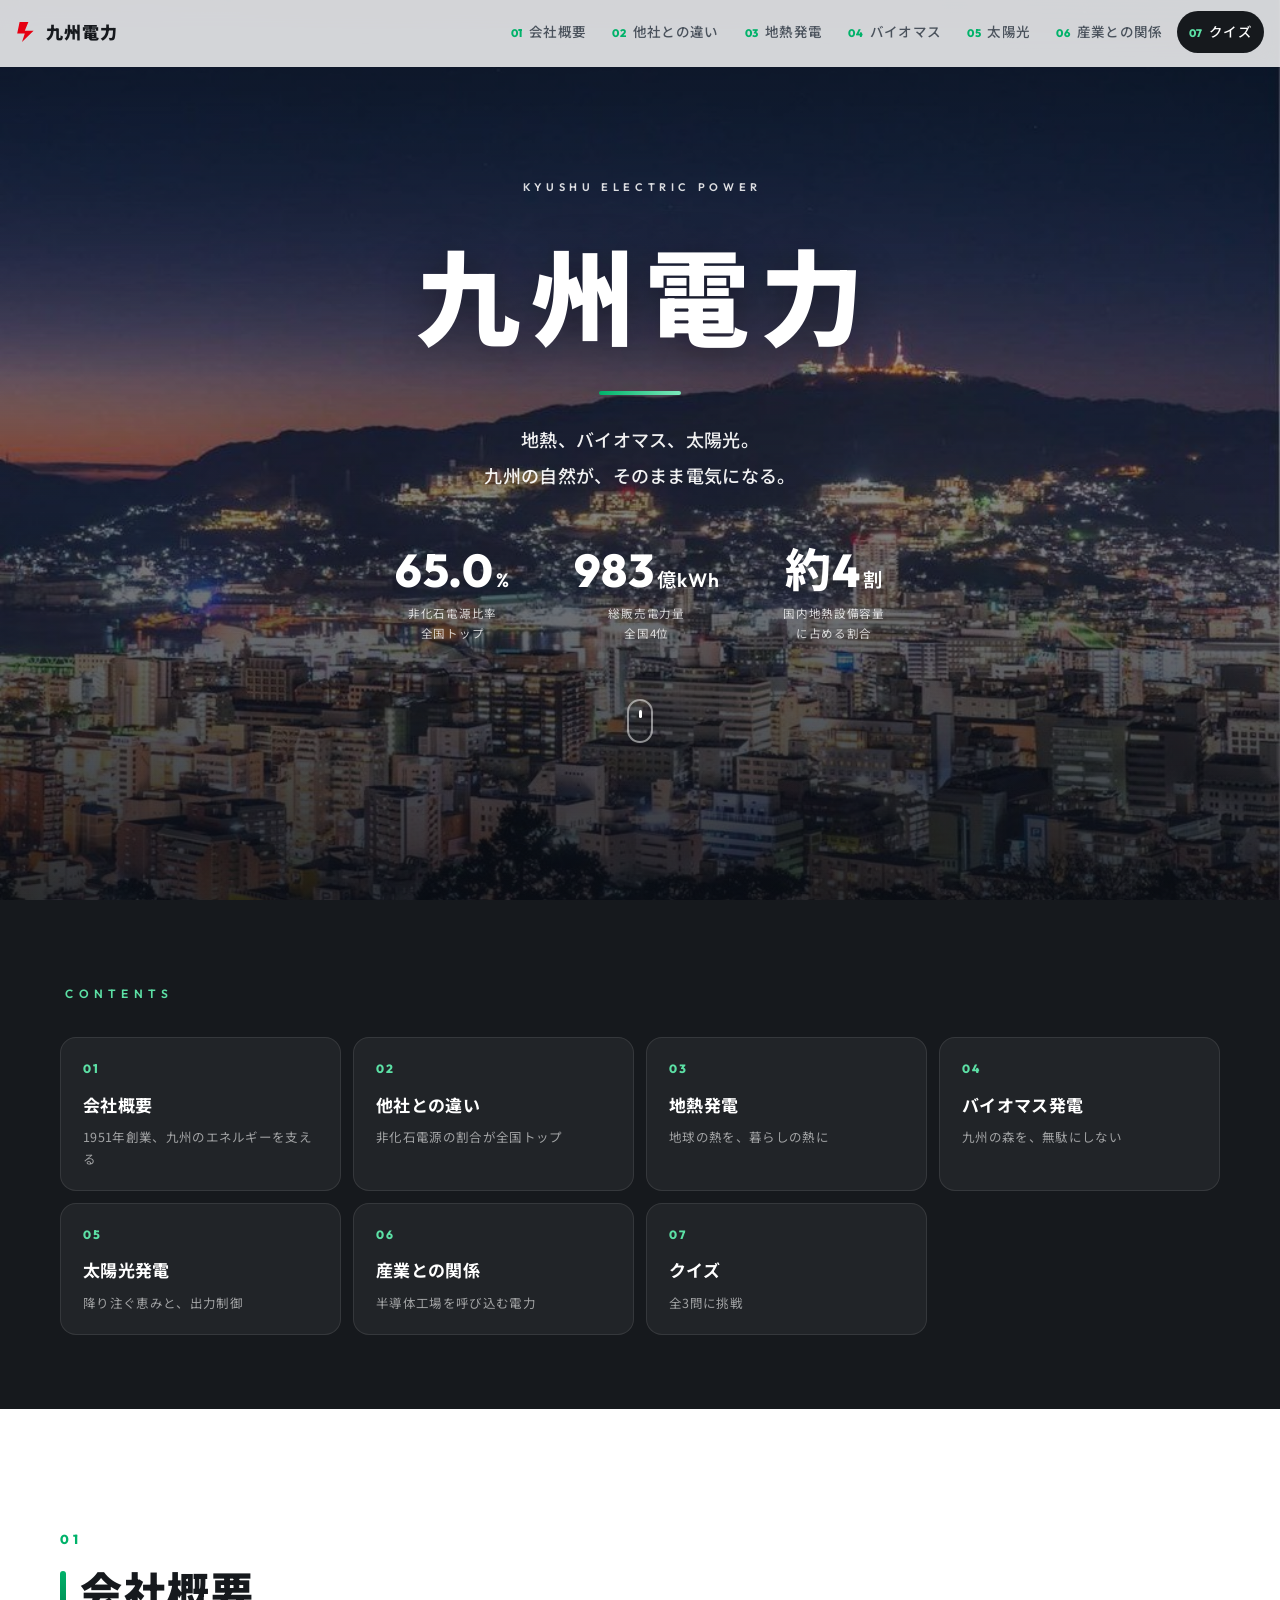
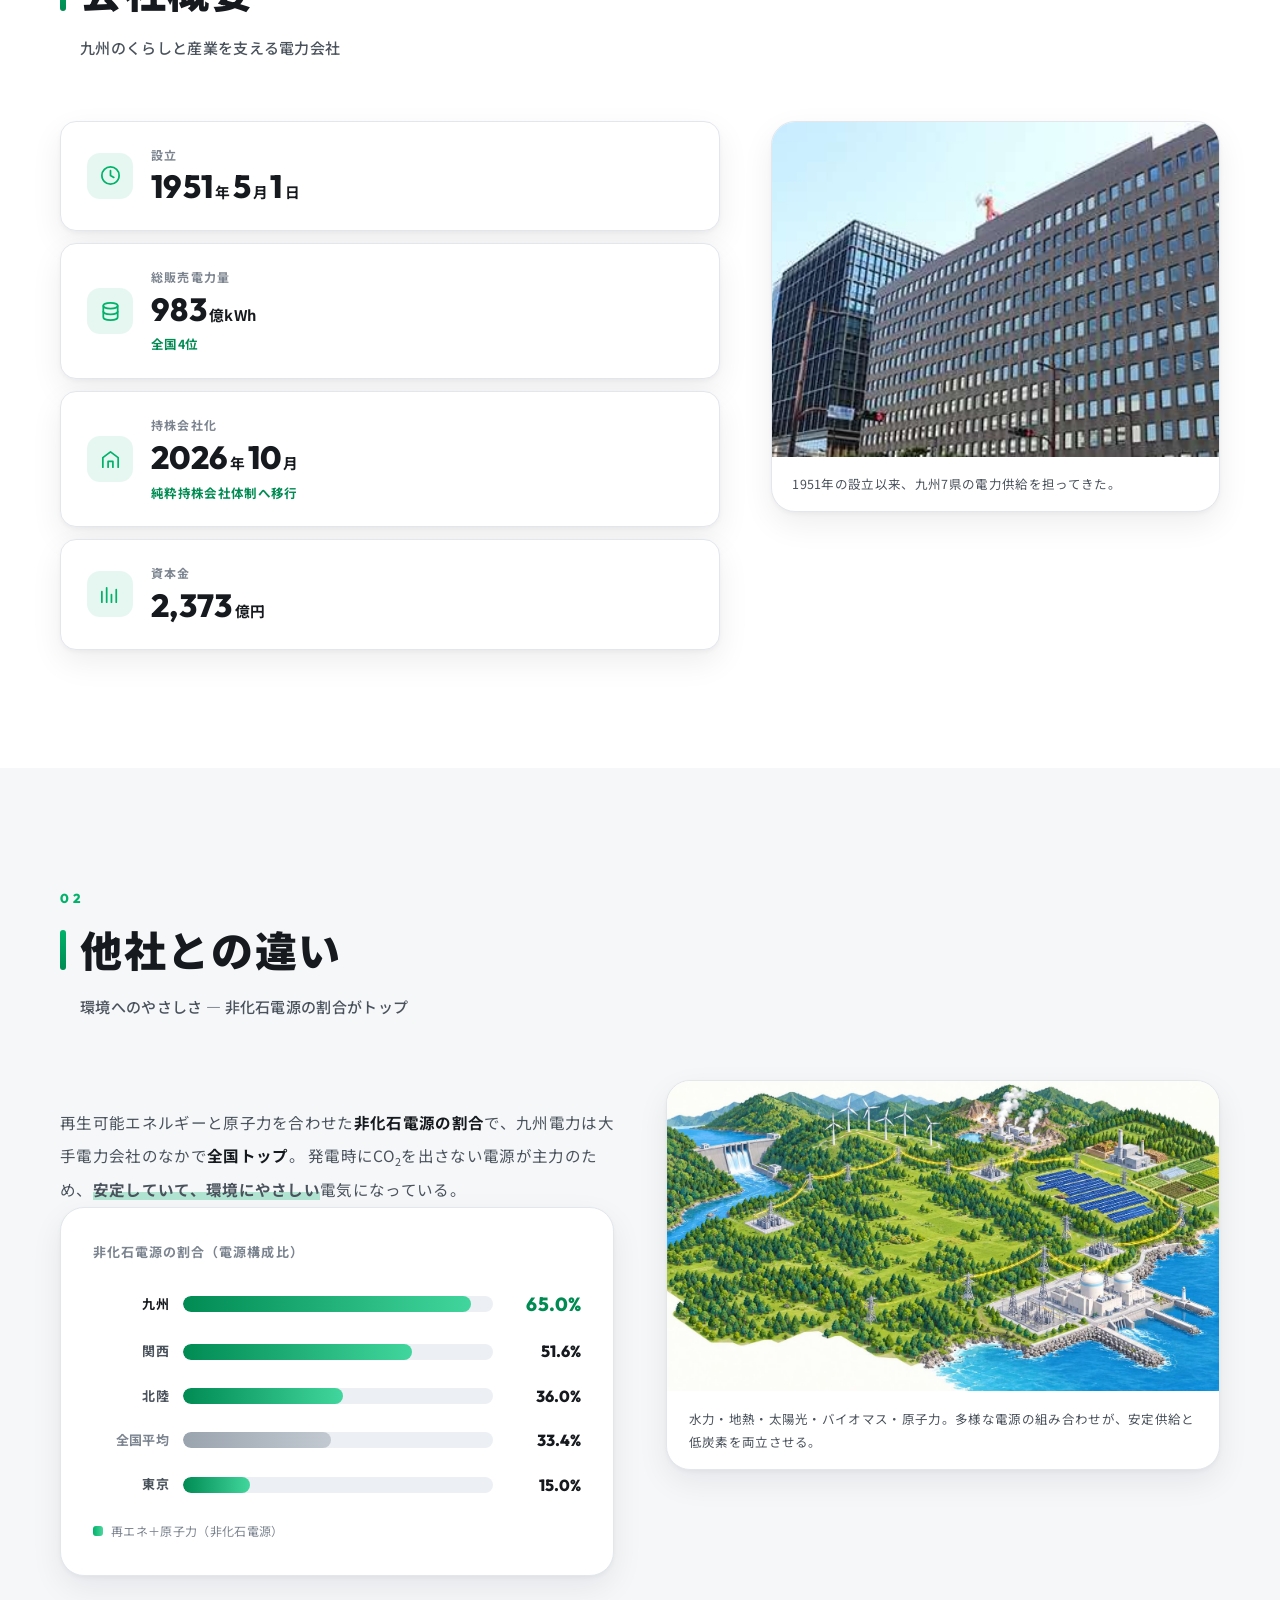
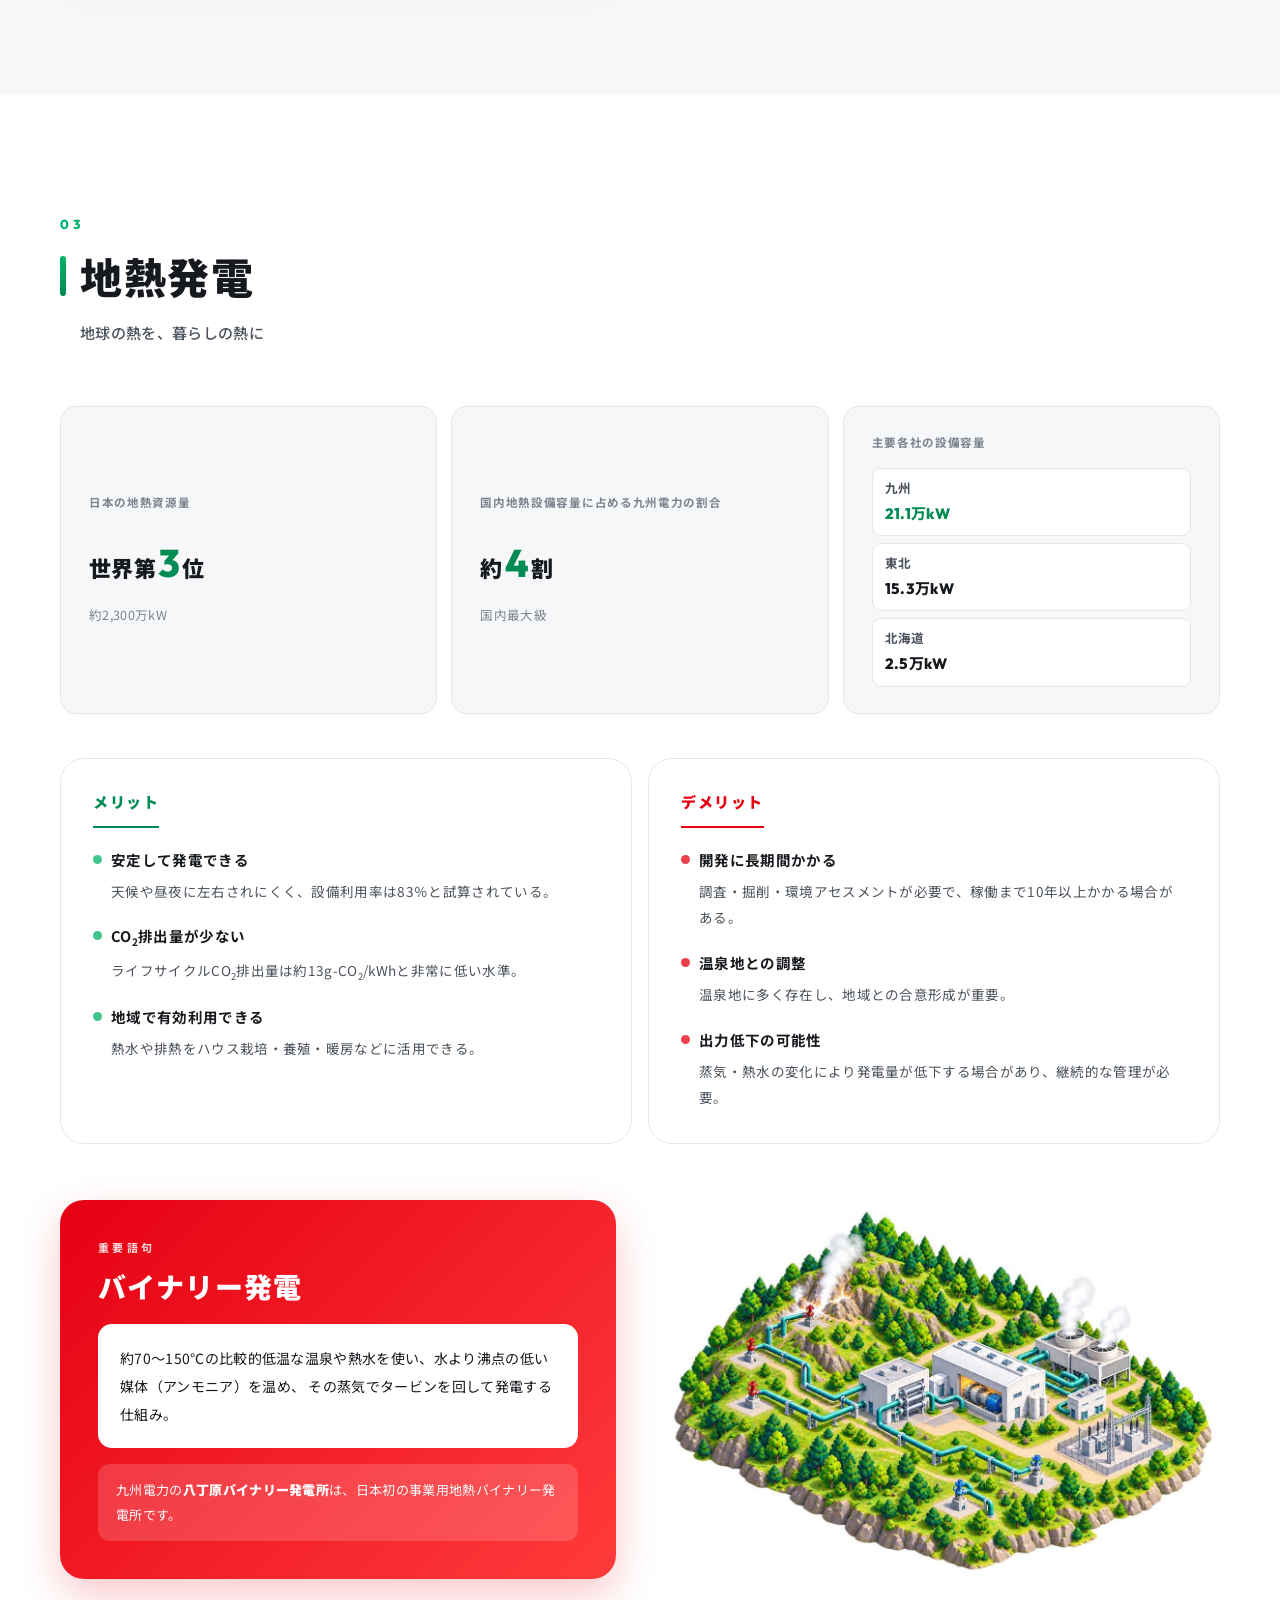
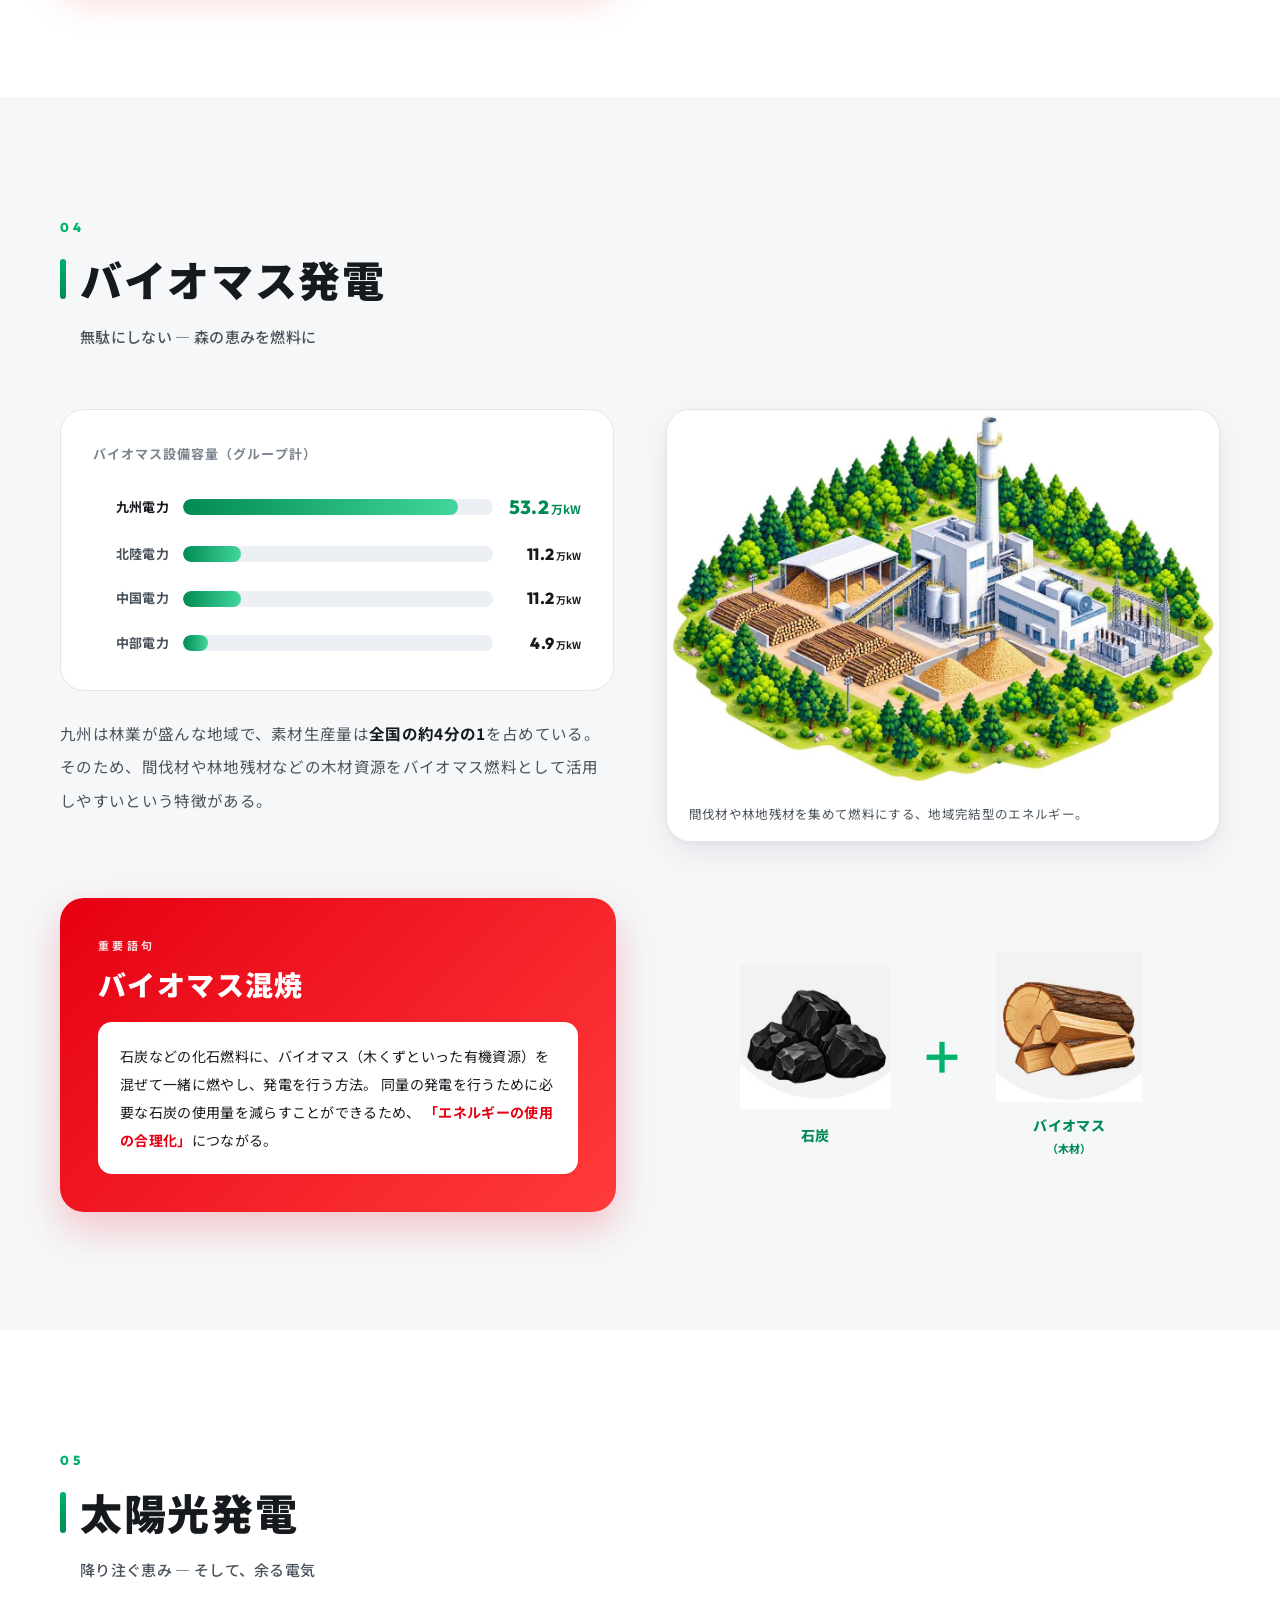
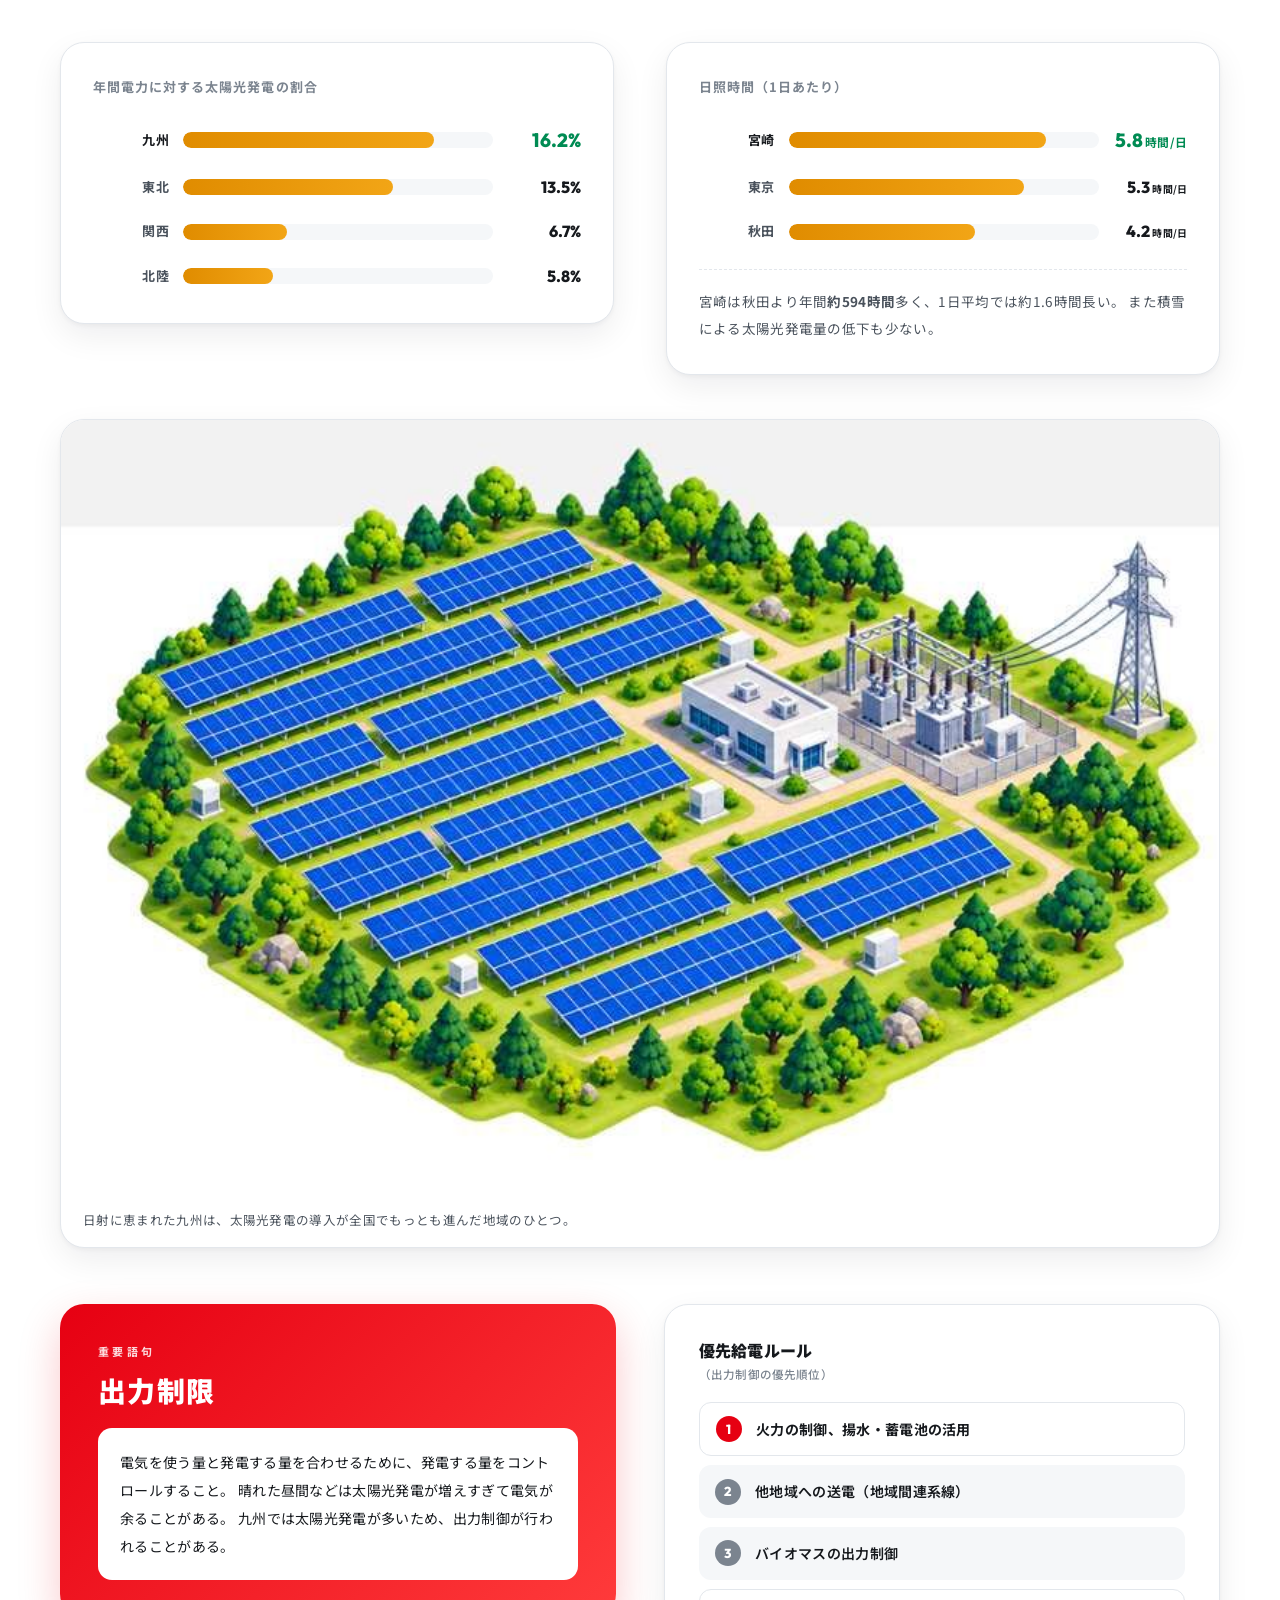
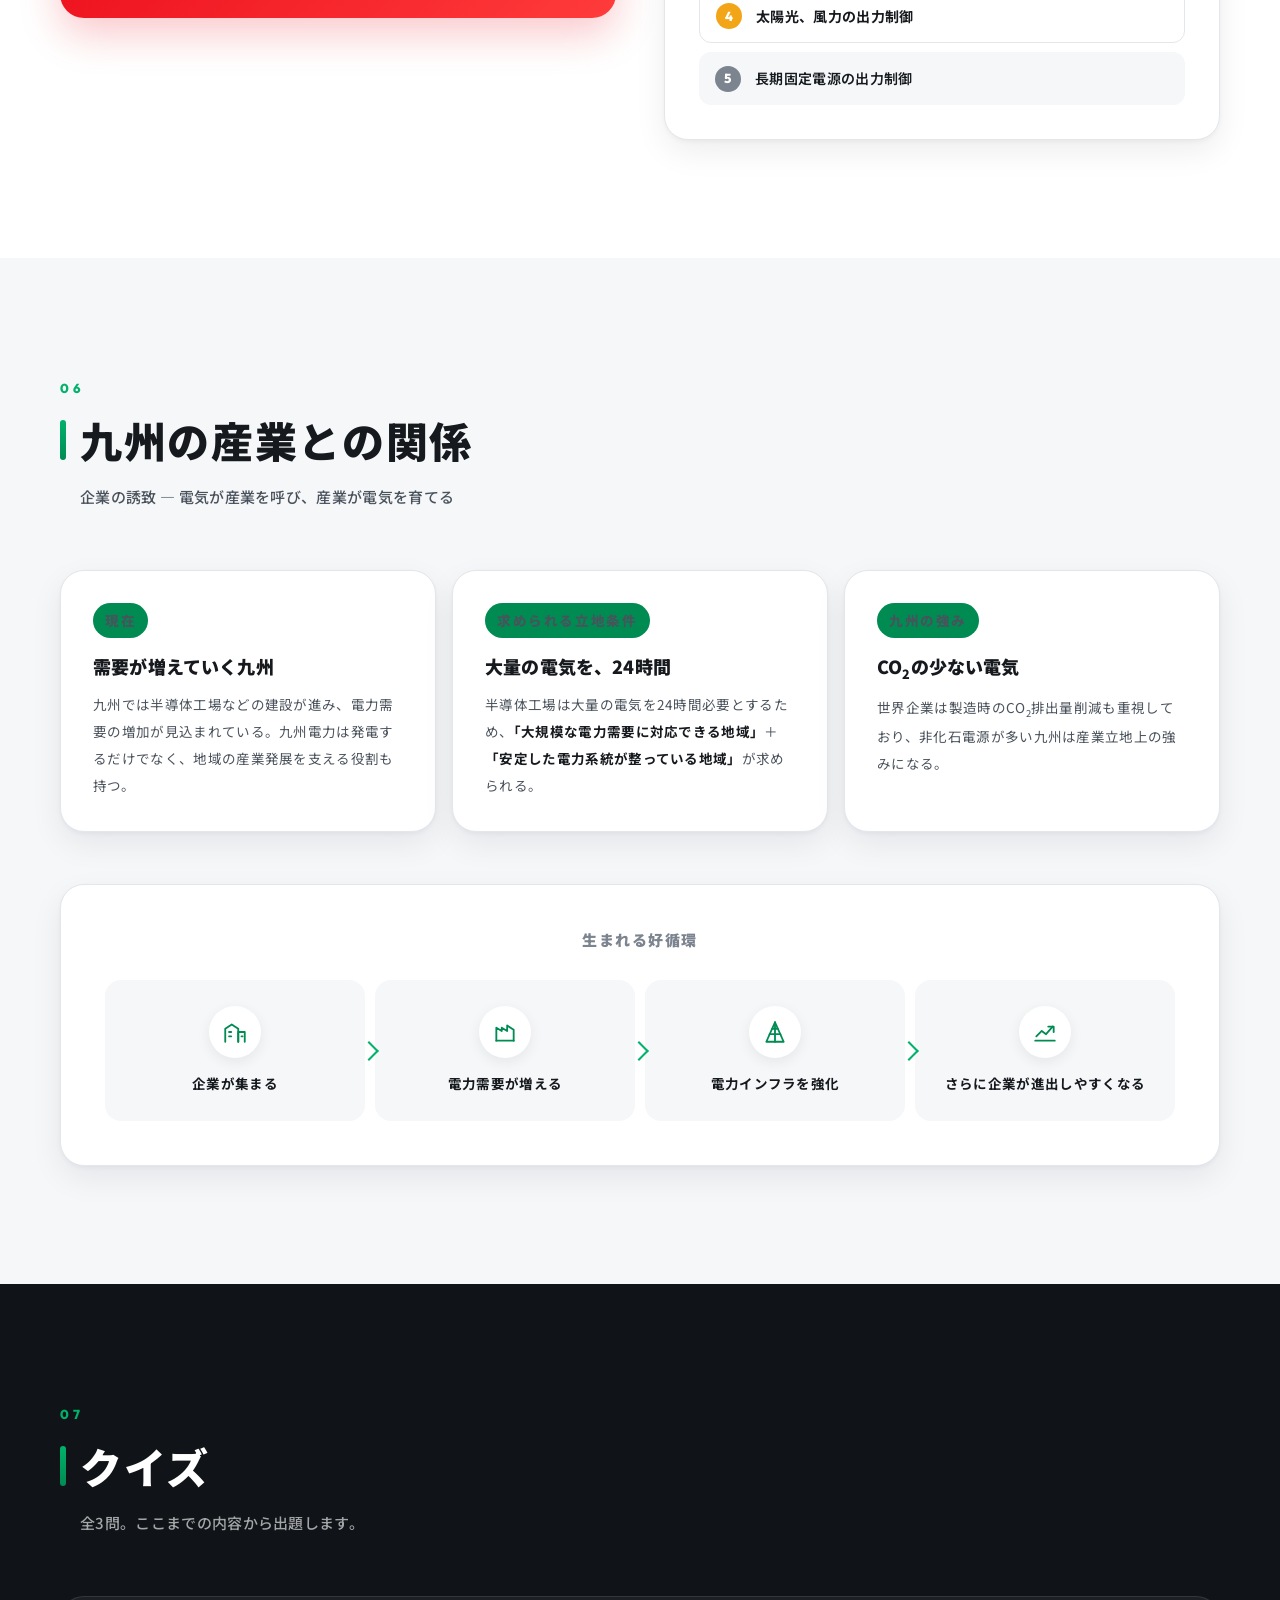
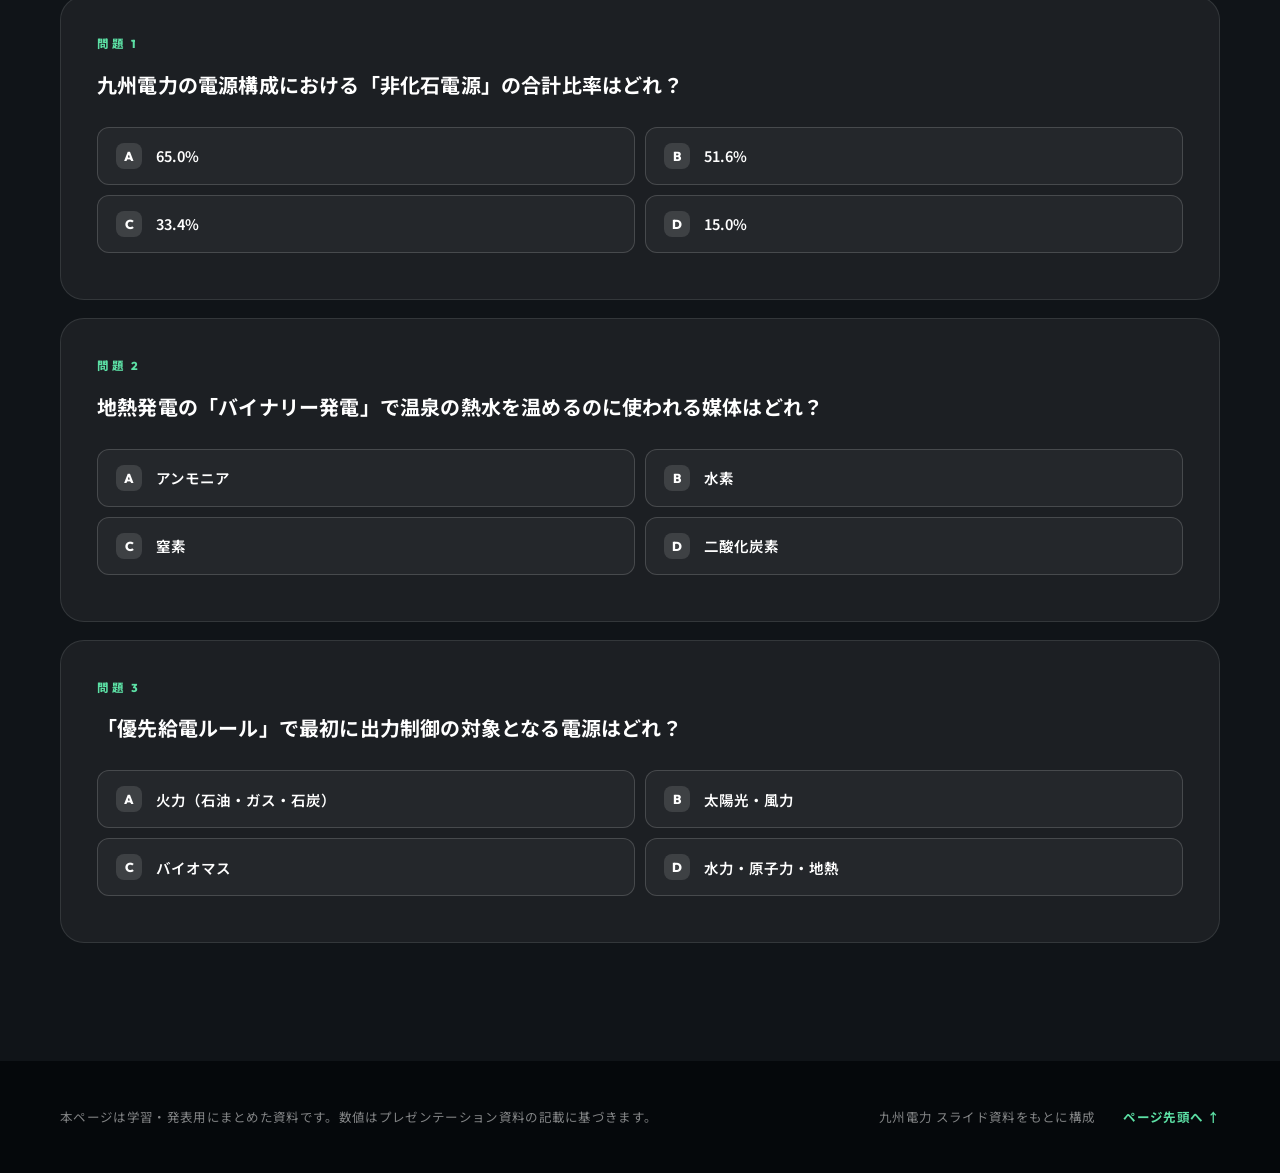
==== index.html @ e9395c12 "九州電力スライドを1ページのウェブサイトとして実装 全22ページのプレゼンテーション資料を、静的な1ページサイトに再構成した。  - ヒーロー（夜景ビジュアル＋主要指標）と目次 - 01 会社概要 /" ====
<!DOCTYPE html>
<html lang="ja">
<head>
<meta charset="UTF-8">
<meta name="viewport" content="width=device-width, initial-scale=1">
<title>九州電力 ― 九州のエネルギーを知る</title>
<meta name="description" content="九州電力の会社概要、非化石電源比率、地熱・バイオマス・太陽光発電、産業との関係をまとめた学習用ウェブページ。">
<link rel="preconnect" href="https://fonts.googleapis.com">
<link rel="preconnect" href="https://fonts.gstatic.com" crossorigin>
<link href="https://fonts.googleapis.com/css2?family=Noto+Sans+JP:wght@400;500;700;900&family=Outfit:wght@400;600;800&display=swap" rel="stylesheet">
<link rel="stylesheet" href="css/style.css">
<link rel="icon" href="data:image/svg+xml,<svg xmlns='http://www.w3.org/2000/svg' viewBox='0 0 100 100'><text y='.9em' font-size='90'>⚡</text></svg>">
</head>
<body>

<a class="skip-link" href="#s01">本文へスキップ</a>

<header class="nav" id="nav">
  <div class="nav__inner">
    <a class="nav__brand" href="#top">
      <span class="nav__mark" aria-hidden="true"></span>
      <span>九州電力</span>
    </a>
    <button class="nav__toggle" id="navToggle" aria-expanded="false" aria-controls="navMenu" aria-label="メニューを開く">
      <span></span><span></span><span></span>
    </button>
    <nav class="nav__menu" id="navMenu" aria-label="セクション">
      <a href="#s01"><i>01</i>会社概要</a>
      <a href="#s02"><i>02</i>他社との違い</a>
      <a href="#s03"><i>03</i>地熱発電</a>
      <a href="#s04"><i>04</i>バイオマス</a>
      <a href="#s05"><i>05</i>太陽光</a>
      <a href="#s06"><i>06</i>産業との関係</a>
      <a href="#s07"><i>07</i>クイズ</a>
    </nav>
  </div>
  <div class="nav__progress" id="progress"></div>
</header>

<!-- ============ HERO ============ -->
<section class="hero" id="top">
  <div class="hero__bg"><img src="assets/img/hero-nagasaki.jpg" alt="夜明けの九州の街並みと夜景" loading="eager"></div>
  <div class="hero__veil"></div>
  <div class="hero__body">
    <p class="hero__eyebrow">KYUSHU ELECTRIC POWER</p>
    <h1 class="hero__title">九州電力</h1>
    <p class="hero__lead">地熱、バイオマス、太陽光。<br>九州の自然が、そのまま電気になる。</p>
    <div class="hero__stats">
      <div><b>65.0<small>%</small></b><span>非化石電源比率<br>全国トップ</span></div>
      <div><b>983<small>億kWh</small></b><span>総販売電力量<br>全国4位</span></div>
      <div><b>約4<small>割</small></b><span>国内地熱設備容量<br>に占める割合</span></div>
    </div>
    <a class="hero__scroll" href="#s01" aria-label="目次へ進む"><span></span></a>
  </div>
</section>

<!-- ============ 目次 ============ -->
<section class="toc" aria-label="目次">
  <div class="wrap">
    <h2 class="toc__title">CONTENTS</h2>
    <ol class="toc__grid">
      <li><a href="#s01"><i>01</i><b>会社概要</b><span>1951年創業、九州のエネルギーを支える</span></a></li>
      <li><a href="#s02"><i>02</i><b>他社との違い</b><span>非化石電源の割合が全国トップ</span></a></li>
      <li><a href="#s03"><i>03</i><b>地熱発電</b><span>地球の熱を、暮らしの熱に</span></a></li>
      <li><a href="#s04"><i>04</i><b>バイオマス発電</b><span>九州の森を、無駄にしない</span></a></li>
      <li><a href="#s05"><i>05</i><b>太陽光発電</b><span>降り注ぐ恵みと、出力制御</span></a></li>
      <li><a href="#s06"><i>06</i><b>産業との関係</b><span>半導体工場を呼び込む電力</span></a></li>
      <li><a href="#s07"><i>07</i><b>クイズ</b><span>全3問に挑戦</span></a></li>
    </ol>
  </div>
</section>

<!-- ============ 01 会社概要 ============ -->
<section class="section" id="s01">
  <div class="wrap">
    <header class="sec-head reveal">
      <p class="sec-head__num">01</p>
      <h2 class="sec-head__title">会社概要</h2>
      <p class="sec-head__sub">九州のくらしと産業を支える電力会社</p>
    </header>

    <div class="profile">
      <ul class="profile__list">
        <li class="reveal">
          <span class="profile__icon" aria-hidden="true">
            <svg viewBox="0 0 24 24"><circle cx="12" cy="12" r="9"/><path d="M12 7v5l3.5 2"/></svg>
          </span>
          <div><p class="profile__label">設立</p><p class="profile__value">1951<small>年</small>5<small>月</small>1<small>日</small></p></div>
        </li>
        <li class="reveal">
          <span class="profile__icon" aria-hidden="true">
            <svg viewBox="0 0 24 24"><ellipse cx="12" cy="6" rx="7.5" ry="3"/><path d="M4.5 6v12c0 1.7 3.4 3 7.5 3s7.5-1.3 7.5-3V6"/><path d="M4.5 12c0 1.7 3.4 3 7.5 3s7.5-1.3 7.5-3"/></svg>
          </span>
          <div><p class="profile__label">総販売電力量</p><p class="profile__value">983<small>億kWh</small></p><p class="profile__note">全国4位</p></div>
        </li>
        <li class="reveal">
          <span class="profile__icon" aria-hidden="true">
            <svg viewBox="0 0 24 24"><path d="M4 20V10l8-6 8 6v10"/><path d="M9.5 20v-6h5v6"/></svg>
          </span>
          <div><p class="profile__label">持株会社化</p><p class="profile__value">2026<small>年</small>10<small>月</small></p><p class="profile__note">純粋持株会社体制へ移行</p></div>
        </li>
        <li class="reveal">
          <span class="profile__icon" aria-hidden="true">
            <svg viewBox="0 0 24 24"><path d="M3 20V9m5 11V5m5 15v-8m5 8V7"/></svg>
          </span>
          <div><p class="profile__label">資本金</p><p class="profile__value">2,373<small>億円</small></p></div>
        </li>
      </ul>
      <figure class="profile__photo reveal">
        <img src="assets/img/headquarters.jpg" alt="九州電力の本社ビル" loading="lazy">
        <figcaption>1951年の設立以来、九州7県の電力供給を担ってきた。</figcaption>
      </figure>
    </div>
  </div>
</section>

<!-- ============ 02 他社との違い ============ -->
<section class="section section--tint" id="s02">
  <div class="wrap">
    <header class="sec-head reveal">
      <p class="sec-head__num">02</p>
      <h2 class="sec-head__title">他社との違い</h2>
      <p class="sec-head__sub">環境へのやさしさ ― 非化石電源の割合がトップ</p>
    </header>

    <div class="grid-2">
      <div class="reveal">
        <p class="lead-copy">
          再生可能エネルギーと原子力を合わせた<strong>非化石電源の割合</strong>で、九州電力は大手電力会社のなかで<strong>全国トップ</strong>。
          発電時にCO<sub>2</sub>を出さない電源が主力のため、<em>安定していて、環境にやさしい</em>電気になっている。
        </p>
        <div class="chart" data-chart>
          <p class="chart__title">非化石電源の割合（電源構成比）</p>
          <ul class="bars">
            <li class="bars__row is-top"><span class="bars__name">九州</span><span class="bars__track"><span class="bars__fill" style="--v:65.0"></span></span><span class="bars__val" data-count="65.0">65.0%</span></li>
            <li class="bars__row"><span class="bars__name">関西</span><span class="bars__track"><span class="bars__fill" style="--v:51.6"></span></span><span class="bars__val" data-count="51.6">51.6%</span></li>
            <li class="bars__row"><span class="bars__name">北陸</span><span class="bars__track"><span class="bars__fill" style="--v:36.0"></span></span><span class="bars__val" data-count="36.0">36.0%</span></li>
            <li class="bars__row is-avg"><span class="bars__name">全国平均</span><span class="bars__track"><span class="bars__fill" style="--v:33.4"></span></span><span class="bars__val" data-count="33.4">33.4%</span></li>
            <li class="bars__row"><span class="bars__name">東京</span><span class="bars__track"><span class="bars__fill" style="--v:15.0"></span></span><span class="bars__val" data-count="15.0">15.0%</span></li>
          </ul>
          <p class="chart__legend"><span class="dot dot--green"></span>再エネ＋原子力（非化石電源）</p>
        </div>
      </div>
      <figure class="figure reveal">
        <img src="assets/img/energy-mix.jpg" alt="水力・風力・地熱・太陽光・バイオマスが組み合わさった九州のエネルギーのイメージ図" loading="lazy">
        <figcaption>水力・地熱・太陽光・バイオマス・原子力。多様な電源の組み合わせが、安定供給と低炭素を両立させる。</figcaption>
      </figure>
    </div>
  </div>
</section>

<!-- ============ 03 地熱発電 ============ -->
<section class="section" id="s03">
  <div class="wrap">
    <header class="sec-head reveal">
      <p class="sec-head__num">03</p>
      <h2 class="sec-head__title">地熱発電</h2>
      <p class="sec-head__sub">地球の熱を、暮らしの熱に</p>
    </header>

    <ul class="kpi">
      <li class="reveal"><p class="kpi__label">日本の地熱資源量</p><p class="kpi__value">世界第<b>3</b>位</p><p class="kpi__note">約2,300万kW</p></li>
      <li class="reveal"><p class="kpi__label">国内地熱設備容量に占める九州電力の割合</p><p class="kpi__value">約<b>4</b>割</p><p class="kpi__note">国内最大級</p></li>
      <li class="reveal"><p class="kpi__label">主要各社の設備容量</p>
        <ul class="kpi__mini">
          <li><span>九州</span><b>21.1万kW</b></li>
          <li><span>東北</span><b>15.3万kW</b></li>
          <li><span>北海道</span><b>2.5万kW</b></li>
        </ul>
      </li>
    </ul>

    <div class="pros-cons">
      <div class="pc pc--pro reveal">
        <h3 class="pc__head">メリット</h3>
        <dl>
          <dt>安定して発電できる</dt>
          <dd>天候や昼夜に左右されにくく、設備利用率は83％と試算されている。</dd>
          <dt>CO<sub>2</sub>排出量が少ない</dt>
          <dd>ライフサイクルCO<sub>2</sub>排出量は約13g-CO<sub>2</sub>/kWhと非常に低い水準。</dd>
          <dt>地域で有効利用できる</dt>
          <dd>熱水や排熱をハウス栽培・養殖・暖房などに活用できる。</dd>
        </dl>
      </div>
      <div class="pc pc--con reveal">
        <h3 class="pc__head">デメリット</h3>
        <dl>
          <dt>開発に長期間かかる</dt>
          <dd>調査・掘削・環境アセスメントが必要で、稼働まで10年以上かかる場合がある。</dd>
          <dt>温泉地との調整</dt>
          <dd>温泉地に多く存在し、地域との合意形成が重要。</dd>
          <dt>出力低下の可能性</dt>
          <dd>蒸気・熱水の変化により発電量が低下する場合があり、継続的な管理が必要。</dd>
        </dl>
      </div>
    </div>

    <div class="term-block reveal">
      <div class="term">
        <p class="term__label">重要語句</p>
        <h3 class="term__word">バイナリー発電</h3>
        <p class="term__body">
          約70〜150℃の比較的低温な温泉や熱水を使い、水より沸点の低い媒体（アンモニア）を温め、
          その蒸気でタービンを回して発電する仕組み。
        </p>
        <p class="term__pin">九州電力の<strong>八丁原バイナリー発電所</strong>は、日本初の事業用地熱バイナリー発電所です。</p>
      </div>
      <figure class="figure figure--flat">
        <img src="assets/img/geothermal.jpg" alt="山あいの地熱発電所のイメージ図" loading="lazy">
      </figure>
    </div>
  </div>
</section>

<!-- ============ 04 バイオマス ============ -->
<section class="section section--tint" id="s04">
  <div class="wrap">
    <header class="sec-head reveal">
      <p class="sec-head__num">04</p>
      <h2 class="sec-head__title">バイオマス発電</h2>
      <p class="sec-head__sub">無駄にしない ― 森の恵みを燃料に</p>
    </header>

    <div class="grid-2">
      <div class="reveal">
        <div class="chart chart--plain" data-chart>
          <p class="chart__title">バイオマス設備容量（グループ計）</p>
          <ul class="bars bars--wide">
            <li class="bars__row is-top"><span class="bars__name">九州電力</span><span class="bars__track"><span class="bars__fill" style="--v:53.2;--max:60"></span></span><span class="bars__val">53.2<small>万kW</small></span></li>
            <li class="bars__row"><span class="bars__name">北陸電力</span><span class="bars__track"><span class="bars__fill" style="--v:11.2;--max:60"></span></span><span class="bars__val">11.2<small>万kW</small></span></li>
            <li class="bars__row"><span class="bars__name">中国電力</span><span class="bars__track"><span class="bars__fill" style="--v:11.2;--max:60"></span></span><span class="bars__val">11.2<small>万kW</small></span></li>
            <li class="bars__row"><span class="bars__name">中部電力</span><span class="bars__track"><span class="bars__fill" style="--v:4.9;--max:60"></span></span><span class="bars__val">4.9<small>万kW</small></span></li>
          </ul>
        </div>
        <p class="lead-copy">
          九州は林業が盛んな地域で、素材生産量は<strong>全国の約4分の1</strong>を占めている。
          そのため、間伐材や林地残材などの木材資源をバイオマス燃料として活用しやすいという特徴がある。
        </p>
      </div>
      <figure class="figure reveal">
        <img src="assets/img/biomass-plant.jpg" alt="木材を燃料に使うバイオマス発電所のイメージ図" loading="lazy">
        <figcaption>間伐材や林地残材を集めて燃料にする、地域完結型のエネルギー。</figcaption>
      </figure>
    </div>

    <div class="term-block reveal">
      <div class="term">
        <p class="term__label">重要語句</p>
        <h3 class="term__word">バイオマス混焼</h3>
        <p class="term__body">
          石炭などの化石燃料に、バイオマス（木くずといった有機資源）を混ぜて一緒に燃やし、発電を行う方法。
          同量の発電を行うために必要な石炭の使用量を減らすことができるため、
          <strong>「エネルギーの使用の合理化」</strong>につながる。
        </p>
      </div>
      <div class="mix">
        <figure class="mix__item"><img src="assets/img/coal.jpg" alt="石炭" loading="lazy"><figcaption>石炭</figcaption></figure>
        <span class="mix__plus" aria-hidden="true">＋</span>
        <figure class="mix__item"><img src="assets/img/wood.jpg" alt="木材" loading="lazy"><figcaption>バイオマス<small>（木材）</small></figcaption></figure>
      </div>
    </div>
  </div>
</section>

<!-- ============ 05 太陽光 ============ -->
<section class="section" id="s05">
  <div class="wrap">
    <header class="sec-head reveal">
      <p class="sec-head__num">05</p>
      <h2 class="sec-head__title">太陽光発電</h2>
      <p class="sec-head__sub">降り注ぐ恵み ― そして、余る電気</p>
    </header>

    <div class="grid-2">
      <div class="chart reveal" data-chart>
        <p class="chart__title">年間電力に対する太陽光発電の割合</p>
        <ul class="bars">
          <li class="bars__row is-top"><span class="bars__name">九州</span><span class="bars__track"><span class="bars__fill bars__fill--sun" style="--v:16.2;--max:20"></span></span><span class="bars__val">16.2%</span></li>
          <li class="bars__row"><span class="bars__name">東北</span><span class="bars__track"><span class="bars__fill bars__fill--sun" style="--v:13.5;--max:20"></span></span><span class="bars__val">13.5%</span></li>
          <li class="bars__row"><span class="bars__name">関西</span><span class="bars__track"><span class="bars__fill bars__fill--sun" style="--v:6.7;--max:20"></span></span><span class="bars__val">6.7%</span></li>
          <li class="bars__row"><span class="bars__name">北陸</span><span class="bars__track"><span class="bars__fill bars__fill--sun" style="--v:5.8;--max:20"></span></span><span class="bars__val">5.8%</span></li>
        </ul>
      </div>
      <div class="chart reveal" data-chart>
        <p class="chart__title">日照時間（1日あたり）</p>
        <ul class="bars">
          <li class="bars__row is-top"><span class="bars__name">宮崎</span><span class="bars__track"><span class="bars__fill bars__fill--sun" style="--v:5.8;--max:7"></span></span><span class="bars__val">5.8<small>時間/日</small></span></li>
          <li class="bars__row"><span class="bars__name">東京</span><span class="bars__track"><span class="bars__fill bars__fill--sun" style="--v:5.3;--max:7"></span></span><span class="bars__val">5.3<small>時間/日</small></span></li>
          <li class="bars__row"><span class="bars__name">秋田</span><span class="bars__track"><span class="bars__fill bars__fill--sun" style="--v:4.2;--max:7"></span></span><span class="bars__val">4.2<small>時間/日</small></span></li>
        </ul>
        <p class="chart__note">
          宮崎は秋田より年間<strong>約594時間</strong>多く、1日平均では約1.6時間長い。
          また積雪による太陽光発電量の低下も少ない。
        </p>
      </div>
    </div>

    <figure class="figure figure--wide reveal">
      <img src="assets/img/solar.jpg" alt="広大なメガソーラー発電所のイメージ図" loading="lazy">
      <figcaption>日射に恵まれた九州は、太陽光発電の導入が全国でもっとも進んだ地域のひとつ。</figcaption>
    </figure>

    <div class="term-block term-block--rev reveal">
      <div class="term">
        <p class="term__label">重要語句</p>
        <h3 class="term__word">出力制限</h3>
        <p class="term__body">
          電気を使う量と発電する量を合わせるために、発電する量をコントロールすること。
          晴れた昼間などは太陽光発電が増えすぎて電気が余ることがある。
          九州では太陽光発電が多いため、出力制御が行われることがある。
        </p>
      </div>
      <div class="rule">
        <h3 class="rule__head">優先給電ルール<small>（出力制御の優先順位）</small></h3>
        <ol class="rule__list">
          <li><i>1</i><span>火力の制御、揚水・蓄電池の活用</span></li>
          <li><i>2</i><span>他地域への送電（地域間連系線）</span></li>
          <li><i>3</i><span>バイオマスの出力制御</span></li>
          <li><i>4</i><span>太陽光、風力の出力制御</span></li>
          <li><i>5</i><span>長期固定電源の出力制御</span></li>
        </ol>
      </div>
    </div>
  </div>
</section>

<!-- ============ 06 産業との関係 ============ -->
<section class="section section--tint" id="s06">
  <div class="wrap">
    <header class="sec-head reveal">
      <p class="sec-head__num">06</p>
      <h2 class="sec-head__title">九州の産業との関係</h2>
      <p class="sec-head__sub">企業の誘致 ― 電気が産業を呼び、産業が電気を育てる</p>
    </header>

    <div class="cards-3">
      <article class="card reveal">
        <p class="card__tag">現在</p>
        <h3 class="card__title">需要が増えていく九州</h3>
        <p>九州では半導体工場などの建設が進み、電力需要の増加が見込まれている。九州電力は発電するだけでなく、地域の産業発展を支える役割も持つ。</p>
      </article>
      <article class="card reveal">
        <p class="card__tag">求められる立地条件</p>
        <h3 class="card__title">大量の電気を、24時間</h3>
        <p>半導体工場は大量の電気を24時間必要とするため、<strong>「大規模な電力需要に対応できる地域」</strong>＋<strong>「安定した電力系統が整っている地域」</strong>が求められる。</p>
      </article>
      <article class="card reveal">
        <p class="card__tag">九州の強み</p>
        <h3 class="card__title">CO<sub>2</sub>の少ない電気</h3>
        <p>世界企業は製造時のCO<sub>2</sub>排出量削減も重視しており、非化石電源が多い九州は産業立地上の強みになる。</p>
      </article>
    </div>

    <div class="loop reveal">
      <h3 class="loop__head">生まれる好循環</h3>
      <ol class="loop__ring">
        <li>
          <span class="loop__icon" aria-hidden="true"><svg viewBox="0 0 24 24"><path d="M3 21V9l6-4 6 4v12"/><path d="M15 21V12h6v9"/><path d="M6.5 12h2M6.5 16h2M18 16h1"/></svg></span>
          <b>企業が集まる</b>
        </li>
        <li>
          <span class="loop__icon" aria-hidden="true"><svg viewBox="0 0 24 24"><path d="M4 20h16"/><path d="M4 20V8l5 3V8l5 3V6l6 4v10"/></svg></span>
          <b>電力需要が増える</b>
        </li>
        <li>
          <span class="loop__icon" aria-hidden="true"><svg viewBox="0 0 24 24"><path d="M12 3 4 21h16L12 3z" fill="none"/><path d="M7 14h10M9.5 9h5M12 3v18"/></svg></span>
          <b>電力インフラを強化</b>
        </li>
        <li>
          <span class="loop__icon" aria-hidden="true"><svg viewBox="0 0 24 24"><path d="M3 20h18"/><path d="M4 16l5-5 4 3 6-7"/><path d="M15 7h5v5"/></svg></span>
          <b>さらに企業が進出しやすくなる</b>
        </li>
      </ol>
    </div>
  </div>
</section>

<!-- ============ 07 クイズ ============ -->
<section class="section section--quiz" id="s07">
  <div class="wrap">
    <header class="sec-head sec-head--light reveal">
      <p class="sec-head__num">07</p>
      <h2 class="sec-head__title">クイズ</h2>
      <p class="sec-head__sub">全3問。ここまでの内容から出題します。</p>
    </header>

    <div class="quiz" id="quiz" data-total="3">
      <article class="q reveal" data-answer="A">
        <p class="q__no">問題 1</p>
        <h3 class="q__text">九州電力の電源構成における「非化石電源」の合計比率はどれ？</h3>
        <div class="q__choices">
          <button type="button" data-c="A"><i>A</i>65.0%</button>
          <button type="button" data-c="B"><i>B</i>51.6%</button>
          <button type="button" data-c="C"><i>C</i>33.4%</button>
          <button type="button" data-c="D"><i>D</i>15.0%</button>
        </div>
        <p class="q__result" role="status"></p>
        <p class="q__exp">全国平均は33.4%、東京は15.0%。九州電力の65.0%は大手電力会社のなかで最も高い水準です。</p>
      </article>

      <article class="q reveal" data-answer="A">
        <p class="q__no">問題 2</p>
        <h3 class="q__text">地熱発電の「バイナリー発電」で温泉の熱水を温めるのに使われる媒体はどれ？</h3>
        <div class="q__choices">
          <button type="button" data-c="A"><i>A</i>アンモニア</button>
          <button type="button" data-c="B"><i>B</i>水素</button>
          <button type="button" data-c="C"><i>C</i>窒素</button>
          <button type="button" data-c="D"><i>D</i>二酸化炭素</button>
        </div>
        <p class="q__result" role="status"></p>
        <p class="q__exp">水より沸点の低いアンモニアを、70〜150℃の熱水で温めて蒸気にし、タービンを回します。</p>
      </article>

      <article class="q reveal" data-answer="A">
        <p class="q__no">問題 3</p>
        <h3 class="q__text">「優先給電ルール」で最初に出力制御の対象となる電源はどれ？</h3>
        <div class="q__choices">
          <button type="button" data-c="A"><i>A</i>火力（石油・ガス・石炭）</button>
          <button type="button" data-c="B"><i>B</i>太陽光・風力</button>
          <button type="button" data-c="C"><i>C</i>バイオマス</button>
          <button type="button" data-c="D"><i>D</i>水力・原子力・地熱</button>
        </div>
        <p class="q__result" role="status"></p>
        <p class="q__exp">まず火力の出力を絞り、揚水・蓄電池を活用します。太陽光・風力の制御は4番目です。</p>
      </article>

      <div class="score" id="score" hidden>
        <p class="score__label">結果</p>
        <p class="score__value"><b id="scoreNum">0</b> / 3 問正解</p>
        <p class="score__msg" id="scoreMsg"></p>
        <button type="button" class="score__retry" id="retry">もう一度挑戦する</button>
      </div>
    </div>
  </div>
</section>

<footer class="footer">
  <div class="wrap">
    <p class="footer__note">本ページは学習・発表用にまとめた資料です。数値はプレゼンテーション資料の記載に基づきます。</p>
    <p class="footer__copy">九州電力 スライド資料をもとに構成</p>
    <a class="footer__top" href="#top">ページ先頭へ ↑</a>
  </div>
</footer>

<script src="js/main.js"></script>
</body>
</html>
---- css/style.css ----
@charset "UTF-8";

/* ============ tokens ============ */
:root{
  --red:#e60012;
  --red-dark:#b8000e;
  --green:#00b26a;
  --green-dark:#008b53;
  --sun:#f2a516;
  --ink:#16191d;
  --ink-2:#4a525c;
  --ink-3:#7b848f;
  --line:#e3e7ec;
  --bg:#ffffff;
  --bg-tint:#f5f7f9;
  --bg-deep:#101418;
  --radius:16px;
  --radius-lg:24px;
  --wrap:1160px;
  --shadow:0 2px 4px rgba(16,20,24,.04),0 12px 32px rgba(16,20,24,.07);
  --font:"Noto Sans JP",system-ui,-apple-system,"Hiragino Kaku Gothic ProN","Yu Gothic",Meiryo,sans-serif;
  --font-num:"Outfit","Noto Sans JP",sans-serif;
}

*,*::before,*::after{box-sizing:border-box}
html{scroll-behavior:smooth;scroll-padding-top:74px;-webkit-text-size-adjust:100%}
body{
  margin:0;font-family:var(--font);color:var(--ink);background:var(--bg);
  line-height:1.9;font-size:16px;letter-spacing:.02em;
  -webkit-font-smoothing:antialiased;overflow-x:hidden;
}
img{max-width:100%;height:auto;display:block}
a{color:inherit}
h1,h2,h3{line-height:1.4;letter-spacing:.01em;margin:0}
p{margin:0}
ul,ol,dl,dd{margin:0;padding:0}
li{list-style:none}
sub{font-size:.7em}
strong{font-weight:700}
em{font-style:normal;background:linear-gradient(transparent 62%,rgba(0,178,106,.28) 0);font-weight:700}
.wrap{width:min(100% - 40px,var(--wrap));margin-inline:auto}

.skip-link{position:absolute;left:-9999px;top:0;background:var(--ink);color:#fff;padding:10px 16px;z-index:200}
.skip-link:focus{left:8px;top:8px}
:focus-visible{outline:3px solid var(--green);outline-offset:3px;border-radius:4px}

/* ============ nav ============ */
.nav{
  position:fixed;inset:0 0 auto;z-index:100;
  background:rgba(255,255,255,.82);backdrop-filter:blur(14px);
  border-bottom:1px solid transparent;transition:border-color .3s,box-shadow .3s;
}
.nav.is-stuck{border-bottom-color:var(--line);box-shadow:0 2px 20px rgba(16,20,24,.05)}
.nav__inner{
  width:min(100% - 32px,1280px);margin-inline:auto;height:64px;
  display:flex;align-items:center;gap:20px;
}
.nav__brand{display:flex;align-items:center;gap:10px;font-weight:900;font-size:17px;text-decoration:none;letter-spacing:.06em;flex:0 0 auto}
.nav__mark{
  width:20px;height:20px;flex:0 0 auto;background:var(--red);
  clip-path:polygon(18% 0,62% 0,44% 44%,88% 44%,30% 100%,44% 58%,6% 58%);
}
.nav__menu{margin-left:auto;display:flex;gap:2px;flex-wrap:wrap}
.nav__menu a{
  display:flex;align-items:baseline;gap:6px;text-decoration:none;
  font-size:13.5px;font-weight:500;color:var(--ink-2);
  padding:8px 12px;border-radius:999px;transition:background .2s,color .2s;white-space:nowrap;
}
.nav__menu a i{font-family:var(--font-num);font-style:normal;font-weight:800;font-size:11px;color:var(--green);letter-spacing:.06em}
.nav__menu a:hover{background:var(--bg-tint);color:var(--ink)}
.nav__menu a.is-active{background:var(--ink);color:#fff}
.nav__menu a.is-active i{color:#5ce0a5}
.nav__toggle{display:none}
.nav__progress{height:2px;background:linear-gradient(90deg,var(--green),var(--red));width:0;transition:width .12s linear}

/* ============ hero ============ */
.hero{position:relative;min-height:100svh;display:grid;place-items:center;isolation:isolate;overflow:hidden}
.hero__bg{position:absolute;inset:0;z-index:-2}
.hero__bg img{width:100%;height:100%;object-fit:cover;object-position:center 60%;transform:scale(1.06);animation:heroZoom 16s ease-out forwards}
@keyframes heroZoom{to{transform:scale(1)}}
.hero__veil{position:absolute;inset:0;z-index:-1;background:
  linear-gradient(180deg,rgba(10,14,22,.78) 0%,rgba(10,14,22,.38) 42%,rgba(10,14,22,.86) 100%)}
.hero__body{text-align:center;color:#fff;padding:110px 20px 90px;width:min(100% - 40px,900px)}
.hero__eyebrow{font-family:var(--font-num);letter-spacing:.42em;font-size:11px;font-weight:600;opacity:.85;margin-bottom:22px;text-indent:.42em}
.hero__title{
  font-size:clamp(46px,9.5vw,104px);font-weight:900;letter-spacing:.1em;text-indent:.1em;
  text-shadow:0 4px 40px rgba(0,0,0,.4);
}
.hero__title::after{
  content:"";display:block;width:82px;height:4px;margin:26px auto 0;border-radius:2px;
  background:linear-gradient(90deg,var(--green),#7de9bc);
}
.hero__lead{margin-top:26px;font-size:clamp(14px,2.2vw,18px);font-weight:500;line-height:2;opacity:.94}
.hero__stats{
  margin-top:52px;display:flex;justify-content:center;gap:clamp(18px,5vw,64px);flex-wrap:wrap;
}
.hero__stats div{text-align:center}
.hero__stats b{display:block;font-family:var(--font-num);font-size:clamp(30px,6vw,46px);font-weight:800;line-height:1.1;letter-spacing:.01em}
.hero__stats b small{font-size:.42em;font-weight:600;margin-left:3px;letter-spacing:.04em}
.hero__stats span{display:block;margin-top:8px;font-size:11.5px;line-height:1.7;opacity:.8;letter-spacing:.06em}
.hero__scroll{display:block;width:26px;height:44px;margin:56px auto 0;border:2px solid rgba(255,255,255,.5);border-radius:14px;position:relative}
.hero__scroll span{position:absolute;left:50%;top:9px;width:3px;height:8px;margin-left:-1.5px;border-radius:2px;background:#fff;animation:scrollDot 1.9s ease-in-out infinite}
@keyframes scrollDot{0%{opacity:0;transform:translateY(0)}30%{opacity:1}100%{opacity:0;transform:translateY(16px)}}

/* ============ toc ============ */
.toc{padding:86px 0 74px;background:var(--ink);color:#fff}
.toc__title{font-family:var(--font-num);font-size:12px;letter-spacing:.44em;font-weight:600;color:#5ce0a5;margin-bottom:34px;text-indent:.44em}
.toc__grid{display:grid;gap:12px;grid-template-columns:repeat(auto-fit,minmax(250px,1fr))}
.toc__grid a{
  display:block;text-decoration:none;padding:20px 22px;border-radius:var(--radius);
  background:rgba(255,255,255,.05);border:1px solid rgba(255,255,255,.09);
  transition:transform .28s cubic-bezier(.2,.8,.3,1),background .28s,border-color .28s;height:100%;
}
.toc__grid a:hover{transform:translateY(-4px);background:rgba(255,255,255,.1);border-color:rgba(92,224,165,.5)}
.toc__grid i{display:block;font-family:var(--font-num);font-style:normal;font-size:12px;font-weight:800;letter-spacing:.2em;color:#5ce0a5;margin-bottom:8px}
.toc__grid b{display:block;font-size:17px;font-weight:700}
.toc__grid span{display:block;margin-top:5px;font-size:12.5px;line-height:1.75;color:rgba(255,255,255,.58)}

/* ============ section shell ============ */
.section{padding:clamp(72px,10vw,118px) 0;position:relative}
.section--tint{background:var(--bg-tint)}
.section--quiz{background:var(--bg-deep);color:#fff}

.sec-head{margin-bottom:clamp(38px,5vw,58px)}
.sec-head__num{font-family:var(--font-num);font-size:13px;font-weight:800;letter-spacing:.3em;color:var(--green);margin-bottom:10px}
.sec-head__title{font-size:clamp(28px,4.6vw,42px);font-weight:900;letter-spacing:.04em;position:relative;padding-left:20px}
.sec-head__title::before{
  content:"";position:absolute;left:0;top:.22em;bottom:.22em;width:6px;border-radius:3px;
  background:linear-gradient(180deg,var(--green),var(--green-dark));
}
.sec-head__sub{margin-top:14px;padding-left:20px;color:var(--ink-2);font-size:15px;font-weight:500}
.sec-head--light .sec-head__sub{color:rgba(255,255,255,.62)}

.lead-copy{font-size:15.5px;line-height:2.15;color:var(--ink-2);margin-top:26px}
.lead-copy strong{color:var(--ink)}

.grid-2{display:grid;gap:clamp(28px,4vw,52px);grid-template-columns:1fr 1fr;align-items:start}

/* ============ 01 profile ============ */
.profile{display:grid;grid-template-columns:1.25fr .85fr;gap:clamp(28px,4vw,52px);align-items:start}
.profile__list{display:grid;gap:12px}
.profile__list li{
  display:flex;gap:18px;align-items:center;padding:22px 26px;
  background:#fff;border:1px solid var(--line);border-radius:var(--radius);box-shadow:var(--shadow);
  transition:transform .3s cubic-bezier(.2,.8,.3,1),border-color .3s;
}
.profile__list li:hover{transform:translateX(5px);border-color:rgba(0,178,106,.45)}
.profile__icon{flex:0 0 auto;width:46px;height:46px;display:grid;place-items:center;border-radius:13px;background:rgba(0,178,106,.1)}
.profile__icon svg{width:23px;height:23px;fill:none;stroke:var(--green);stroke-width:1.8;stroke-linecap:round;stroke-linejoin:round}
.profile__label{font-size:12px;font-weight:700;color:var(--ink-3);letter-spacing:.1em}
.profile__value{font-family:var(--font-num);font-size:clamp(24px,3.4vw,32px);font-weight:800;line-height:1.3;letter-spacing:.01em}
.profile__value small{font-family:var(--font);font-size:.46em;font-weight:700;margin:0 2px;letter-spacing:.02em}
.profile__note{font-size:12.5px;color:var(--green-dark);font-weight:700;margin-top:2px}
.profile__photo{margin:0;border-radius:var(--radius-lg);overflow:hidden;background:#fff;border:1px solid var(--line);box-shadow:var(--shadow)}
.profile__photo img{width:100%;aspect-ratio:4/3;object-fit:cover}
.profile__photo figcaption{padding:16px 20px;font-size:12.5px;line-height:1.8;color:var(--ink-2)}

/* ============ charts ============ */
.chart{background:#fff;border:1px solid var(--line);border-radius:var(--radius-lg);padding:clamp(22px,3vw,32px);box-shadow:var(--shadow)}
.section--tint .chart--plain{box-shadow:none}
.chart__title{font-size:13px;font-weight:700;letter-spacing:.08em;color:var(--ink-3);margin-bottom:22px}
.chart__legend{margin-top:20px;font-size:12px;color:var(--ink-3);display:flex;align-items:center;gap:8px}
.chart__note{margin-top:22px;padding-top:18px;border-top:1px dashed var(--line);font-size:13.5px;line-height:2;color:var(--ink-2)}
.dot{width:10px;height:10px;border-radius:3px;display:inline-block}
.dot--green{background:linear-gradient(90deg,var(--green),#4ed69f)}

.bars{display:grid;gap:14px}
.bars__row{display:grid;grid-template-columns:76px 1fr auto;align-items:center;gap:14px}
.bars__name{font-size:13px;font-weight:700;color:var(--ink-2);text-align:right}
.bars__track{height:16px;border-radius:8px;background:var(--bg-tint);overflow:hidden}
.section--tint .bars__track{background:#eceff3}
.bars__fill{
  display:block;height:100%;border-radius:8px;width:0;
  background:linear-gradient(90deg,var(--green-dark),#41d69d);
  transition:width 1.15s cubic-bezier(.16,.9,.3,1);
}
.bars__fill--sun{background:linear-gradient(90deg,#e08c00,var(--sun))}
[data-chart].is-on .bars__fill{width:calc(var(--v) / var(--max,70) * 100%)}
.bars__val{font-family:var(--font-num);font-size:16px;font-weight:800;min-width:74px;text-align:right;letter-spacing:.01em}
.bars__val small{font-family:var(--font);font-size:.62em;font-weight:700;margin-left:2px}
.bars__row.is-top .bars__name{color:var(--ink)}
.bars__row.is-top .bars__val{color:var(--green-dark);font-size:19px}
.bars__row.is-avg .bars__fill{background:linear-gradient(90deg,#9aa4ae,#c2c9d1)}
.bars__row.is-avg .bars__name{color:var(--ink-3)}

/* ============ figures ============ */
.figure{margin:0;border-radius:var(--radius-lg);overflow:hidden;background:#fff;border:1px solid var(--line);box-shadow:var(--shadow)}
.figure img{width:100%}
.figure figcaption{padding:16px 22px;font-size:12.5px;line-height:1.85;color:var(--ink-2)}
.figure--flat{border:0;box-shadow:none;background:transparent}
.figure--wide{margin-top:clamp(28px,4vw,44px)}

/* ============ 03 kpi / pros-cons ============ */
.kpi{display:grid;gap:14px;grid-template-columns:repeat(3,1fr);margin-bottom:clamp(28px,4vw,44px)}
.kpi li{
  padding:26px 28px;border-radius:var(--radius);background:var(--bg-tint);border:1px solid var(--line);
  display:flex;flex-direction:column;justify-content:center;
}
.kpi__label{font-size:11.5px;font-weight:700;color:var(--ink-3);letter-spacing:.06em;line-height:1.7;min-height:2em}
.kpi__value{font-size:22px;font-weight:900;margin-top:10px}
.kpi__value b{font-family:var(--font-num);font-size:1.75em;color:var(--green-dark);font-weight:800;margin:0 2px}
.kpi__note{font-size:12.5px;color:var(--ink-3);margin-top:4px}
.kpi__mini{display:grid;gap:7px;margin-top:12px}
.kpi__mini li{display:flex;justify-content:space-between;align-items:baseline;padding:7px 12px;background:#fff;border:1px solid var(--line);border-radius:9px}
.kpi__mini span{font-size:12.5px;font-weight:700;color:var(--ink-2)}
.kpi__mini b{font-family:var(--font-num);font-size:15px;font-weight:800}
.kpi__mini li:first-child b{color:var(--green-dark)}

.pros-cons{display:grid;grid-template-columns:1fr 1fr;gap:16px}
.pc{padding:clamp(24px,3vw,32px);border-radius:var(--radius-lg);border:1px solid var(--line);background:#fff}
.pc__head{font-size:15px;font-weight:900;letter-spacing:.1em;padding-bottom:14px;margin-bottom:18px;border-bottom:2px solid currentColor;width:fit-content}
.pc--pro .pc__head{color:var(--green-dark)}
.pc--con .pc__head{color:var(--red)}
.pc dt{font-size:14.5px;font-weight:700;margin-top:18px;padding-left:18px;position:relative}
.pc dt:first-of-type{margin-top:0}
.pc dt::before{content:"";position:absolute;left:0;top:.62em;width:9px;height:9px;border-radius:50%;background:currentColor;opacity:.75}
.pc--pro dt::before{color:var(--green)}
.pc--con dt::before{color:var(--red)}
.pc dd{padding-left:18px;margin-top:5px;font-size:13.5px;line-height:1.95;color:var(--ink-2)}

/* ============ term block ============ */
.term-block{
  display:grid;grid-template-columns:1fr 1fr;gap:clamp(24px,4vw,48px);align-items:center;
  margin-top:clamp(32px,4.5vw,56px);
}
.term-block--rev{align-items:start}
.term{position:relative;padding:clamp(26px,3.4vw,38px);border-radius:var(--radius-lg);background:linear-gradient(135deg,var(--red),#ff3b3b);color:#fff;box-shadow:0 16px 42px rgba(230,0,18,.22)}
.term__label{font-family:var(--font-num);font-size:11px;font-weight:700;letter-spacing:.3em;opacity:.85}
.term__word{font-size:clamp(21px,3.2vw,28px);font-weight:900;margin-top:8px;letter-spacing:.05em}
.term__body{margin-top:18px;padding:20px 22px;background:#fff;color:var(--ink);border-radius:14px;font-size:14px;line-height:2}
.term__body strong{color:var(--red)}
.term__pin{margin-top:16px;font-size:13px;line-height:1.9;background:rgba(255,255,255,.16);padding:14px 18px;border-radius:12px}
.term__pin strong{font-weight:900}

.mix{display:flex;align-items:center;justify-content:center;gap:clamp(12px,3vw,30px)}
.mix__item{margin:0;text-align:center}
.mix__item img{width:clamp(96px,18vw,150px);aspect-ratio:1;object-fit:contain;margin-inline:auto}
.mix__item figcaption{margin-top:10px;font-size:14px;font-weight:800;color:var(--green-dark)}
.mix__item figcaption small{display:block;font-size:.78em}
.mix__plus{font-size:clamp(28px,5vw,44px);font-weight:900;color:var(--green);line-height:1}

/* ============ 05 rule ============ */
.rule{background:#fff;border:1px solid var(--line);border-radius:var(--radius-lg);padding:clamp(24px,3.2vw,34px);box-shadow:var(--shadow)}
.rule__head{font-size:16px;font-weight:900;margin-bottom:20px}
.rule__head small{display:block;font-size:.72em;font-weight:500;color:var(--ink-3);margin-top:4px}
.rule__list{display:grid;gap:9px;counter-reset:r}
.rule__list li{display:flex;align-items:center;gap:14px;padding:13px 16px;border-radius:12px;background:var(--bg-tint);font-size:14px;font-weight:600}
.rule__list li i{
  flex:0 0 auto;width:26px;height:26px;border-radius:50%;display:grid;place-items:center;
  font-family:var(--font-num);font-style:normal;font-size:13px;font-weight:800;color:#fff;background:var(--ink-3);
}
.rule__list li:nth-child(1) i{background:var(--red)}
.rule__list li:nth-child(4) i{background:var(--sun)}
.rule__list li:nth-child(1),.rule__list li:nth-child(4){background:#fff;border:1px solid var(--line);font-weight:700}

/* ============ 06 cards / loop ============ */
.cards-3{display:grid;grid-template-columns:repeat(3,1fr);gap:16px}
.card{padding:clamp(24px,3vw,32px);background:#fff;border:1px solid var(--line);border-radius:var(--radius-lg);box-shadow:var(--shadow);transition:transform .3s cubic-bezier(.2,.8,.3,1)}
.card:hover{transform:translateY(-5px)}
.card__tag{display:inline-block;font-size:11px;font-weight:800;letter-spacing:.12em;color:#fff;background:var(--green-dark);padding:4px 12px;border-radius:999px}
.card__title{font-size:18px;font-weight:900;margin:16px 0 12px}
.card p{font-size:13.5px;line-height:2;color:var(--ink-2)}
.card p strong{color:var(--ink)}

.loop{margin-top:clamp(32px,4.5vw,52px);padding:clamp(28px,4vw,44px);border-radius:var(--radius-lg);background:#fff;border:1px solid var(--line);box-shadow:var(--shadow)}
.loop__head{font-size:15px;font-weight:900;letter-spacing:.1em;text-align:center;color:var(--ink-3);margin-bottom:30px}
.loop__ring{display:grid;grid-template-columns:repeat(4,1fr);gap:10px}
.loop__ring li{position:relative;text-align:center;padding:26px 14px;border-radius:var(--radius);background:var(--bg-tint)}
.loop__ring li + li::before{
  content:"";position:absolute;left:-13px;top:50%;width:14px;height:14px;margin-top:-7px;
  border-top:2px solid var(--green);border-right:2px solid var(--green);transform:rotate(45deg);
}
.loop__icon{display:grid;place-items:center;width:52px;height:52px;margin:0 auto 14px;border-radius:50%;background:#fff;box-shadow:0 4px 14px rgba(16,20,24,.07)}
.loop__icon svg{width:26px;height:26px;fill:none;stroke:var(--green-dark);stroke-width:1.7;stroke-linecap:round;stroke-linejoin:round}
.loop__ring b{font-size:13.5px;font-weight:700;line-height:1.7;display:block}

/* ============ 07 quiz ============ */
.quiz{display:grid;gap:18px}
.q{padding:clamp(24px,3.4vw,36px);border-radius:var(--radius-lg);background:rgba(255,255,255,.05);border:1px solid rgba(255,255,255,.1)}
.q__no{font-family:var(--font-num);font-size:11.5px;font-weight:800;letter-spacing:.24em;color:#5ce0a5}
.q__text{font-size:clamp(16px,2.4vw,20px);font-weight:700;margin:12px 0 24px;line-height:1.8}
.q__choices{display:grid;grid-template-columns:1fr 1fr;gap:10px}
.q__choices button{
  display:flex;align-items:center;gap:14px;width:100%;text-align:left;cursor:pointer;
  font-family:inherit;font-size:14.5px;font-weight:600;color:#fff;
  padding:15px 18px;border-radius:12px;border:1px solid rgba(255,255,255,.16);
  background:rgba(255,255,255,.04);transition:background .2s,border-color .2s,transform .2s;
}
.q__choices button:hover:not(:disabled){background:rgba(255,255,255,.1);border-color:rgba(92,224,165,.6);transform:translateY(-2px)}
.q__choices button:disabled{cursor:default}
.q__choices button i{
  flex:0 0 auto;width:26px;height:26px;border-radius:8px;display:grid;place-items:center;
  font-family:var(--font-num);font-style:normal;font-size:13px;font-weight:800;
  background:rgba(255,255,255,.12);
}
.q__choices button.is-correct{background:rgba(0,178,106,.22);border-color:var(--green)}
.q__choices button.is-correct i{background:var(--green);color:#06210f}
.q__choices button.is-wrong{background:rgba(230,0,18,.18);border-color:#ff5a5a}
.q__choices button.is-wrong i{background:#ff5a5a}
.q__result{margin-top:18px;font-weight:900;font-size:15px;display:none}
.q__result.is-shown{display:block;animation:pop .4s cubic-bezier(.2,1.3,.4,1)}
.q__result.ok{color:#5ce0a5}
.q__result.ng{color:#ff7a7a}
@keyframes pop{from{opacity:0;transform:translateY(8px)}to{opacity:1;transform:none}}
.q__exp{
  margin-top:10px;font-size:13.5px;line-height:2;color:rgba(255,255,255,.66);
  max-height:0;overflow:hidden;transition:max-height .45s ease,margin .45s ease;
}
.q.is-done .q__exp{max-height:200px}

.score{margin-top:10px;text-align:center;padding:clamp(28px,4vw,42px);border-radius:var(--radius-lg);background:linear-gradient(135deg,var(--green-dark),#0fd18a);color:#05261a}
.score__label{font-family:var(--font-num);font-size:11px;font-weight:800;letter-spacing:.3em;opacity:.75}
.score__value{font-size:20px;font-weight:900;margin-top:8px}
.score__value b{font-family:var(--font-num);font-size:2.4em;line-height:1;margin-right:4px}
.score__msg{margin-top:8px;font-size:14px;font-weight:700}
.score__retry{
  margin-top:20px;cursor:pointer;font-family:inherit;font-size:14px;font-weight:700;
  padding:12px 28px;border-radius:999px;border:0;background:#05261a;color:#fff;transition:opacity .2s;
}
.score__retry:hover{opacity:.82}

/* ============ footer ============ */
.footer{background:#05080b;color:rgba(255,255,255,.5);padding:44px 0;font-size:12.5px;line-height:1.9}
.footer .wrap{display:flex;flex-wrap:wrap;gap:12px 28px;align-items:center}
.footer__copy{margin-left:auto}
.footer__top{text-decoration:none;color:#5ce0a5;font-weight:700}

/* ============ reveal ============ */
.reveal{opacity:0;transform:translateY(26px);transition:opacity .75s cubic-bezier(.2,.8,.3,1),transform .75s cubic-bezier(.2,.8,.3,1)}
.reveal.is-in{opacity:1;transform:none}

/* ============ responsive ============ */
@media (max-width:1000px){
  .nav__menu a{font-size:12.5px;padding:7px 9px}
  .nav__menu a i{display:none}
}
@media (max-width:860px){
  html{scroll-padding-top:64px}
  .nav__toggle{
    display:grid;gap:5px;margin-left:auto;background:none;border:0;cursor:pointer;padding:10px;
  }
  .nav__toggle span{display:block;width:22px;height:2px;background:var(--ink);border-radius:2px;transition:transform .3s,opacity .2s}
  .nav__toggle[aria-expanded="true"] span:nth-child(1){transform:translateY(7px) rotate(45deg)}
  .nav__toggle[aria-expanded="true"] span:nth-child(2){opacity:0}
  .nav__toggle[aria-expanded="true"] span:nth-child(3){transform:translateY(-7px) rotate(-45deg)}
  .nav__menu{
    position:absolute;left:0;right:0;top:64px;flex-direction:column;gap:0;margin:0;
    background:#fff;border-bottom:1px solid var(--line);padding:8px 16px 18px;
    display:none;box-shadow:0 20px 40px rgba(16,20,24,.1);
  }
  .nav__menu.is-open{display:flex}
  .nav__menu a{padding:13px 12px;border-radius:10px;font-size:14px}
  .nav__menu a i{display:inline}

  .grid-2,.profile,.pros-cons,.term-block,.kpi,.cards-3{grid-template-columns:1fr}
  .term-block{gap:22px}
  .loop__ring{grid-template-columns:1fr 1fr}
  .loop__ring li + li::before{display:none}
  .figure--flat{order:-1}
}
@media (max-width:560px){
  body{font-size:15px}
  .hero__stats{gap:18px 26px}
  .hero__stats div{min-width:88px}
  .bars__row{grid-template-columns:62px 1fr auto;gap:10px}
  .bars__name{font-size:12px}
  .bars__val{font-size:14px;min-width:62px}
  .q__choices{grid-template-columns:1fr}
  .loop__ring{grid-template-columns:1fr}
  .footer__copy{margin-left:0}
}

@media (prefers-reduced-motion:reduce){
  html{scroll-behavior:auto}
  *,*::before,*::after{animation-duration:.001ms!important;animation-iteration-count:1!important;transition-duration:.001ms!important}
  .reveal{opacity:1;transform:none}
}
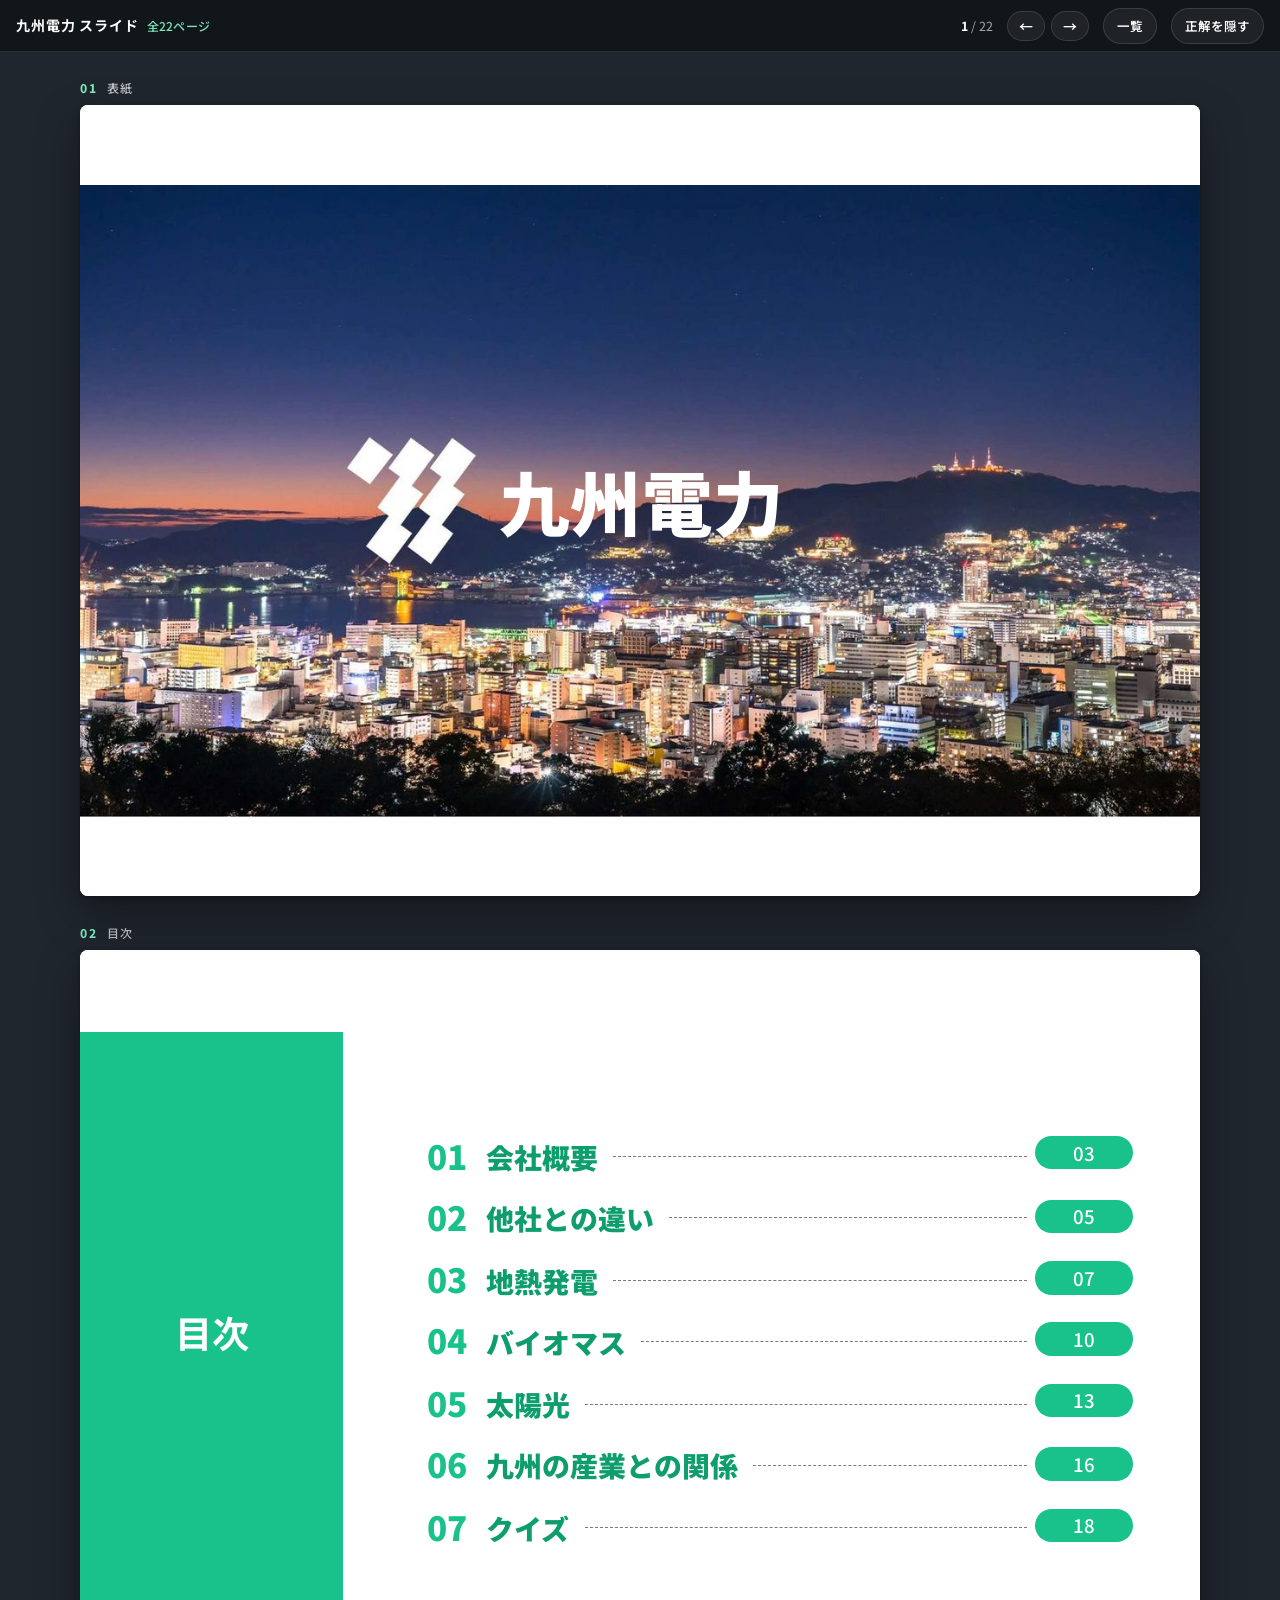
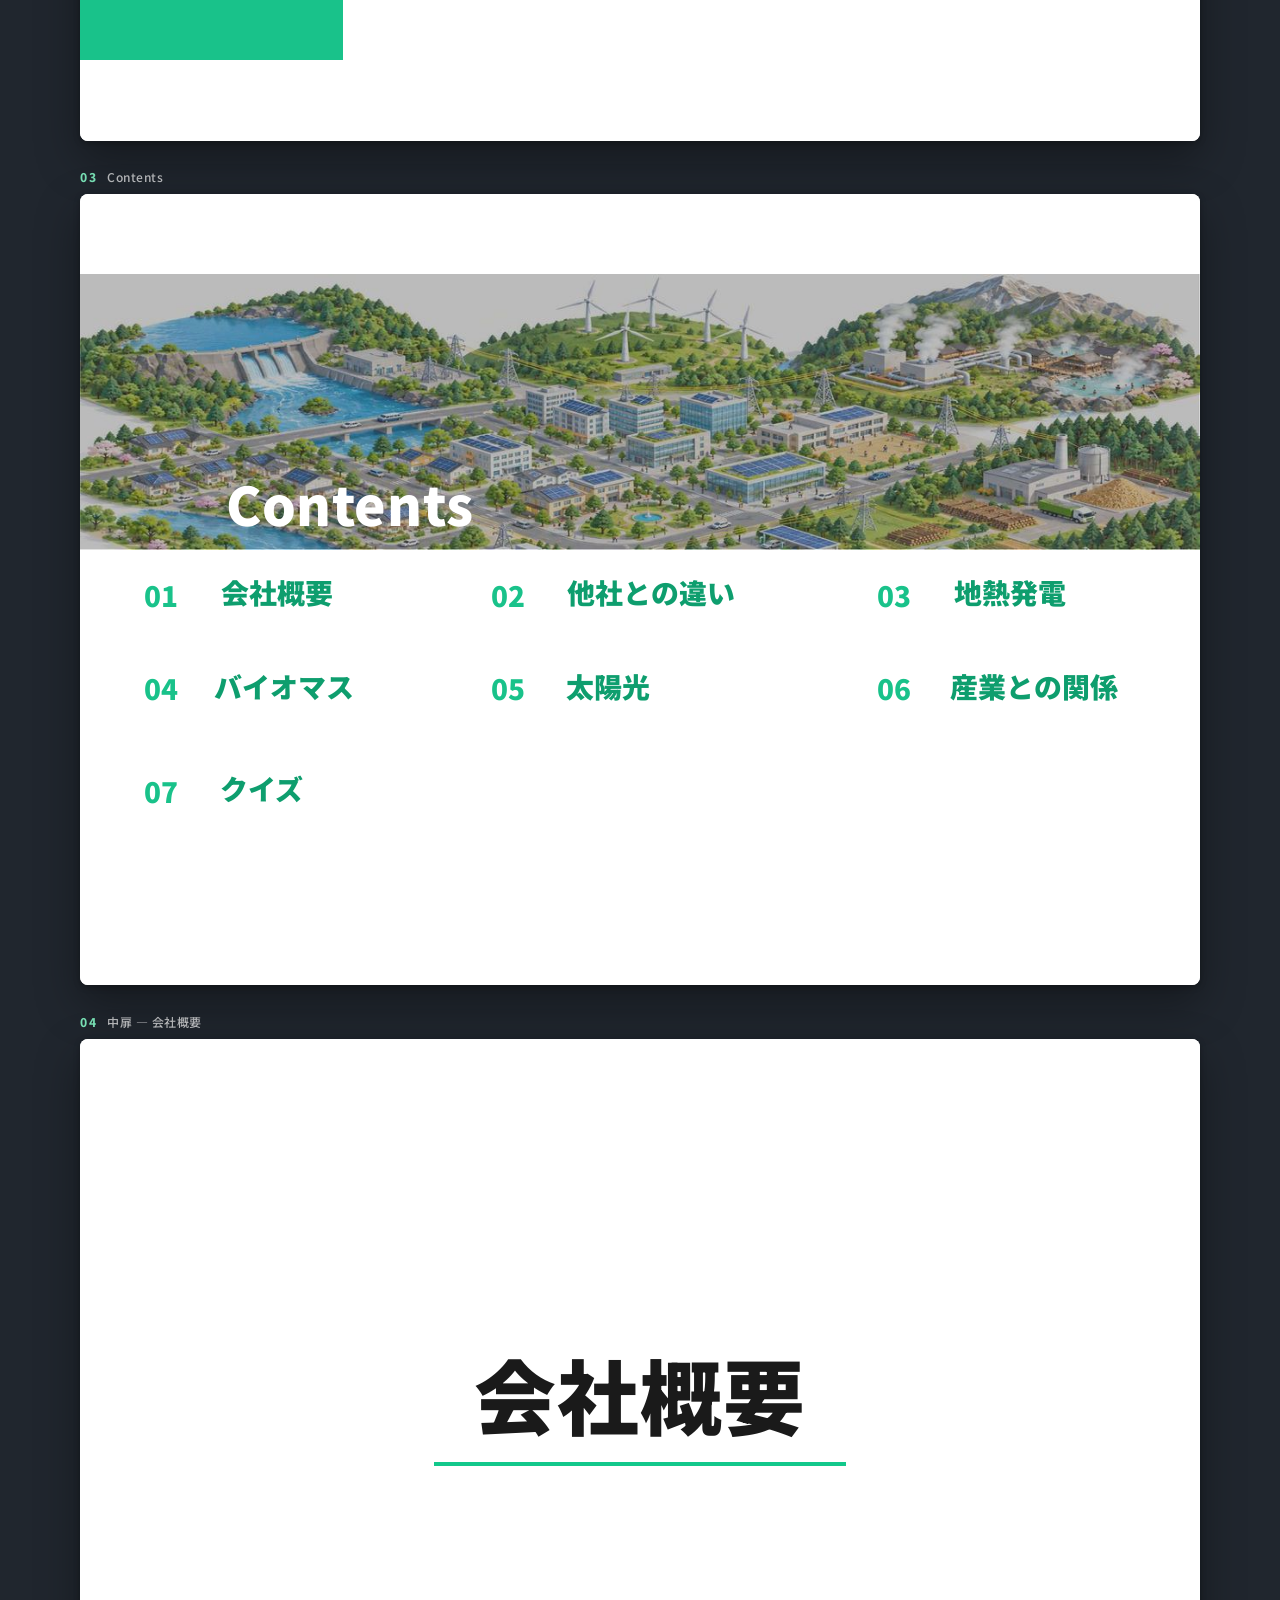
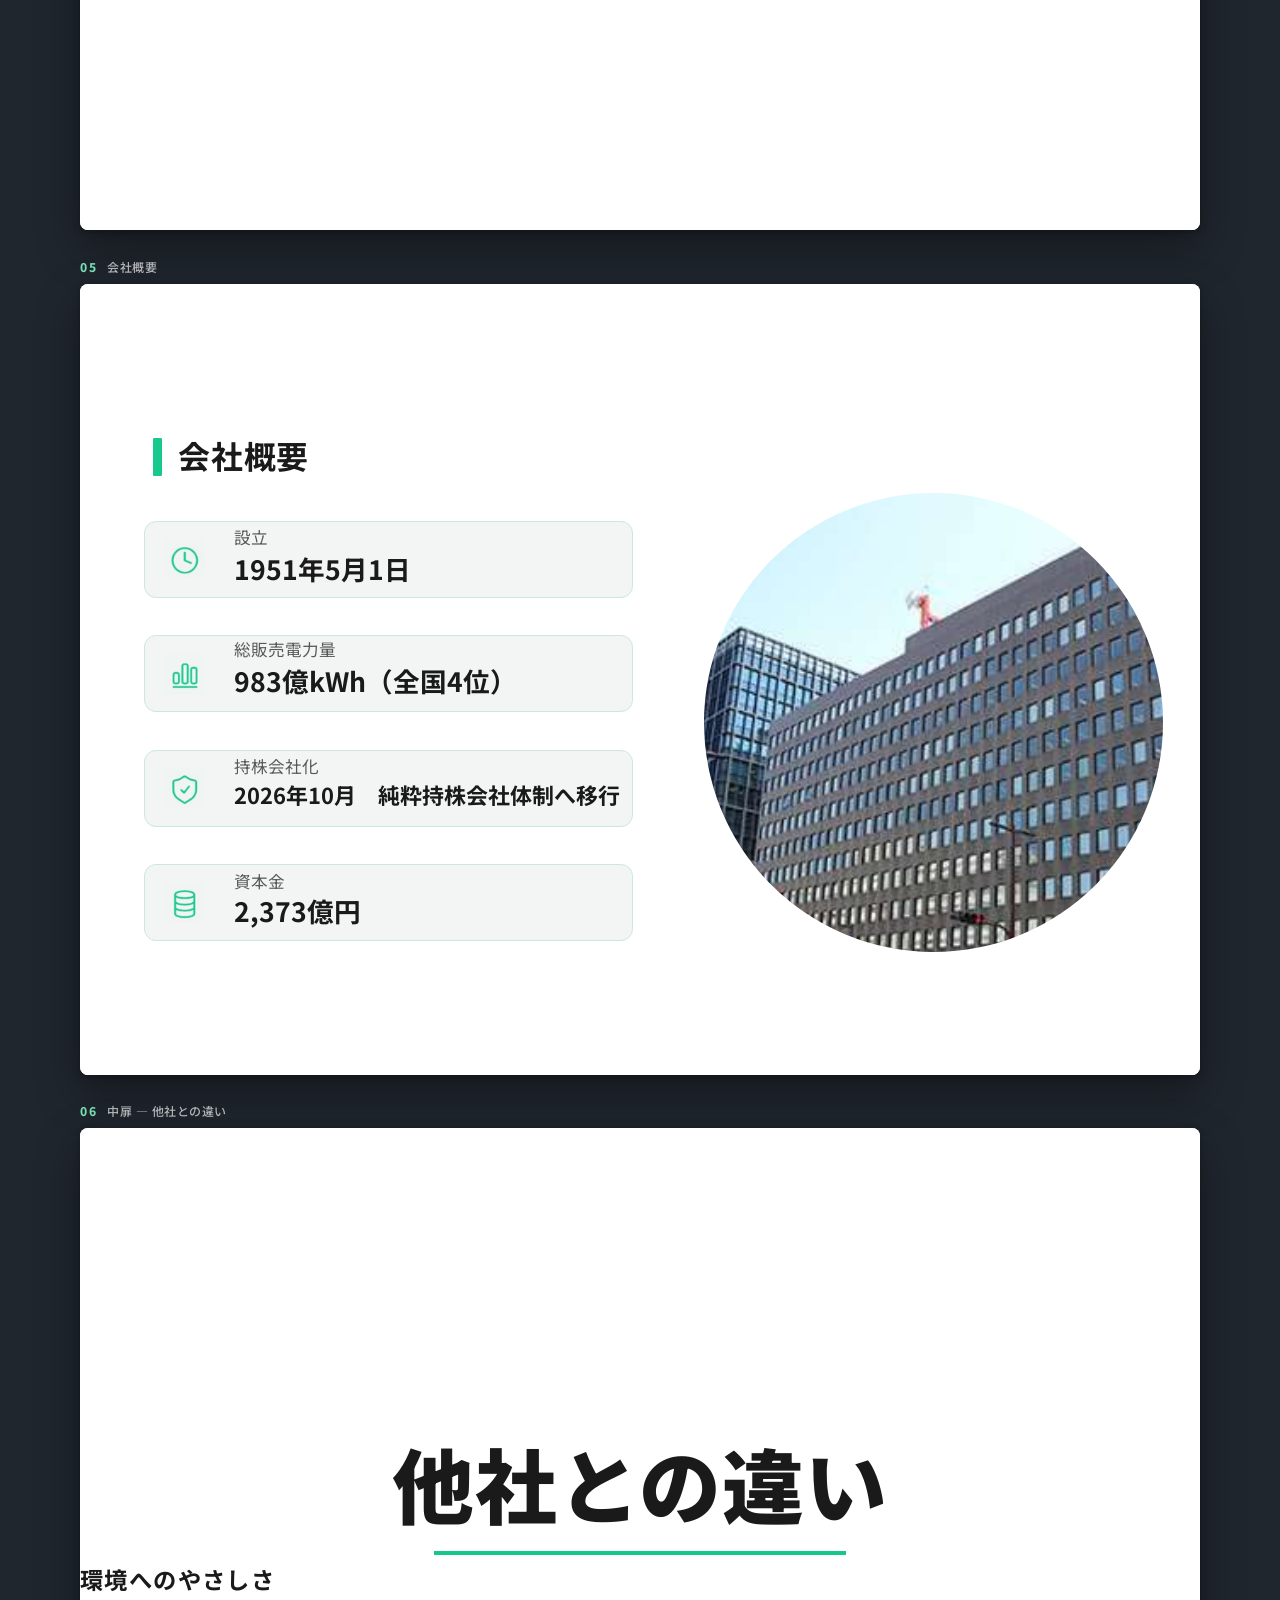
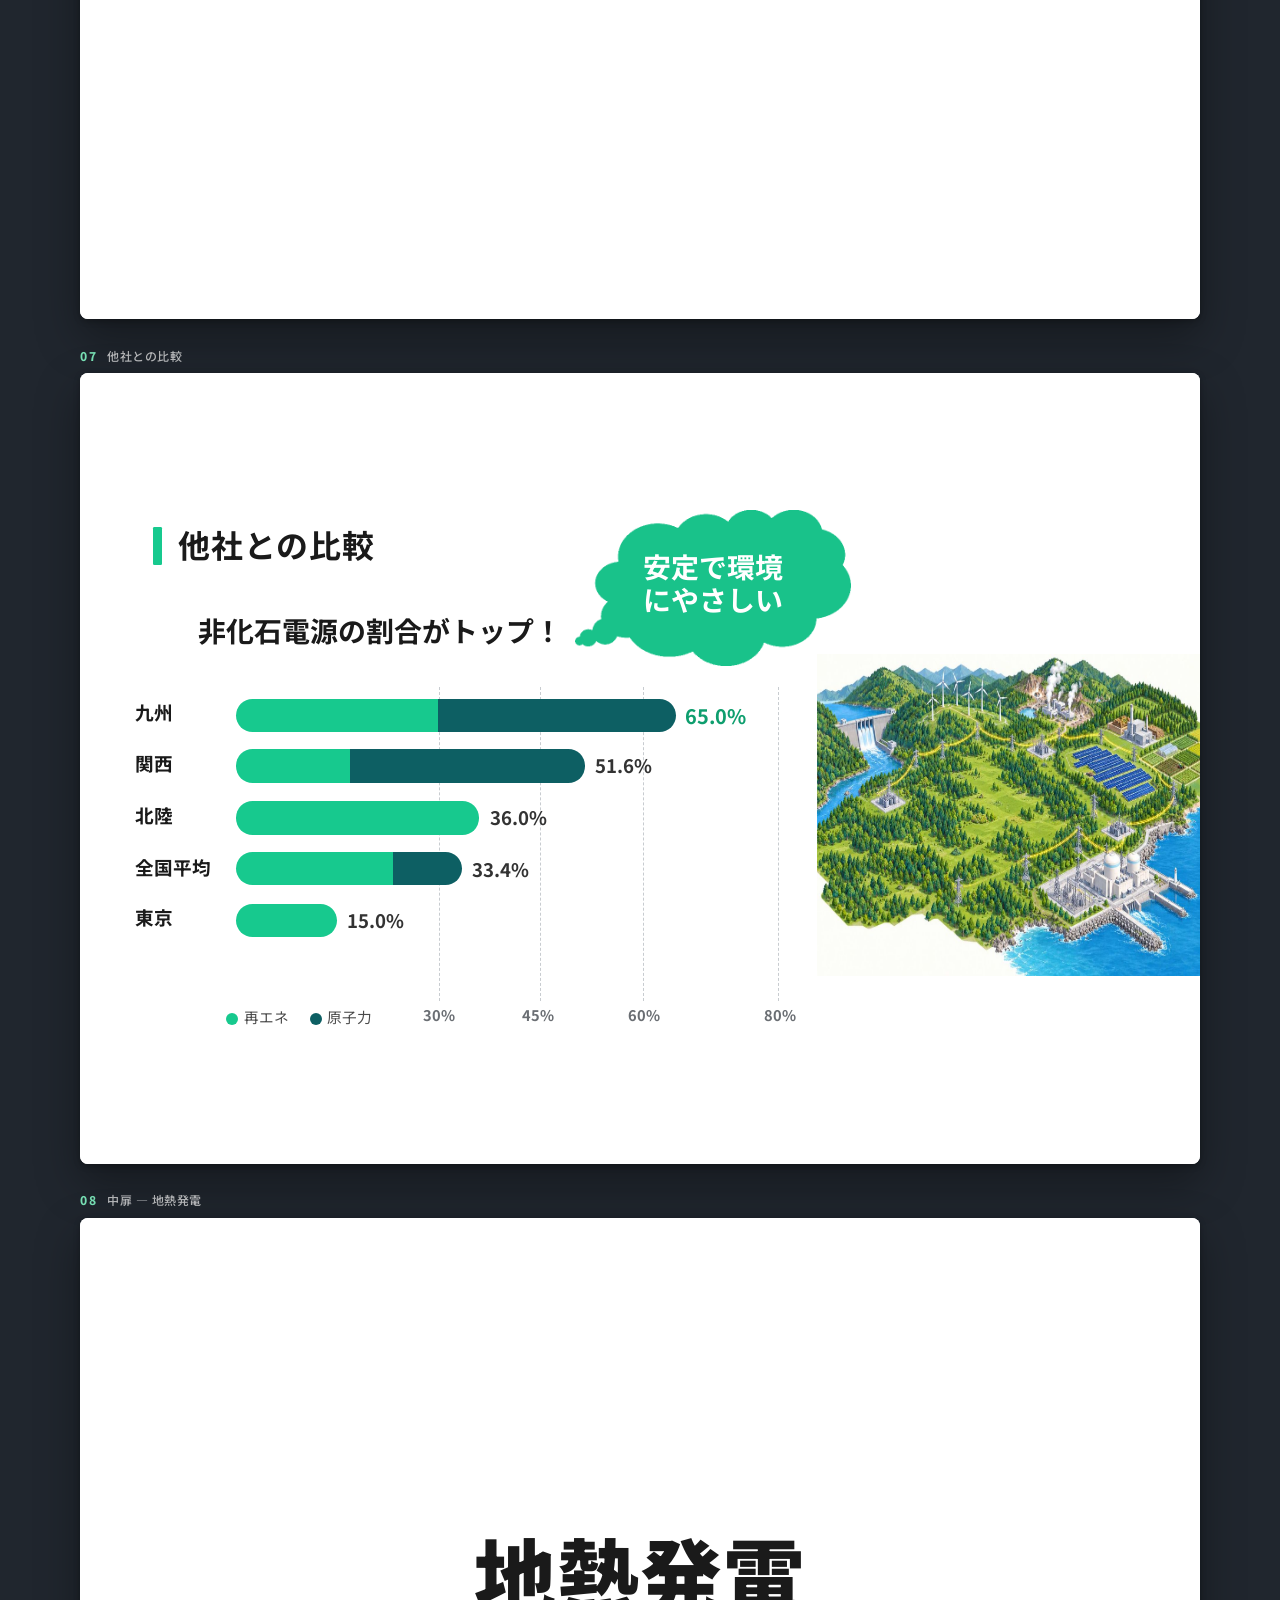
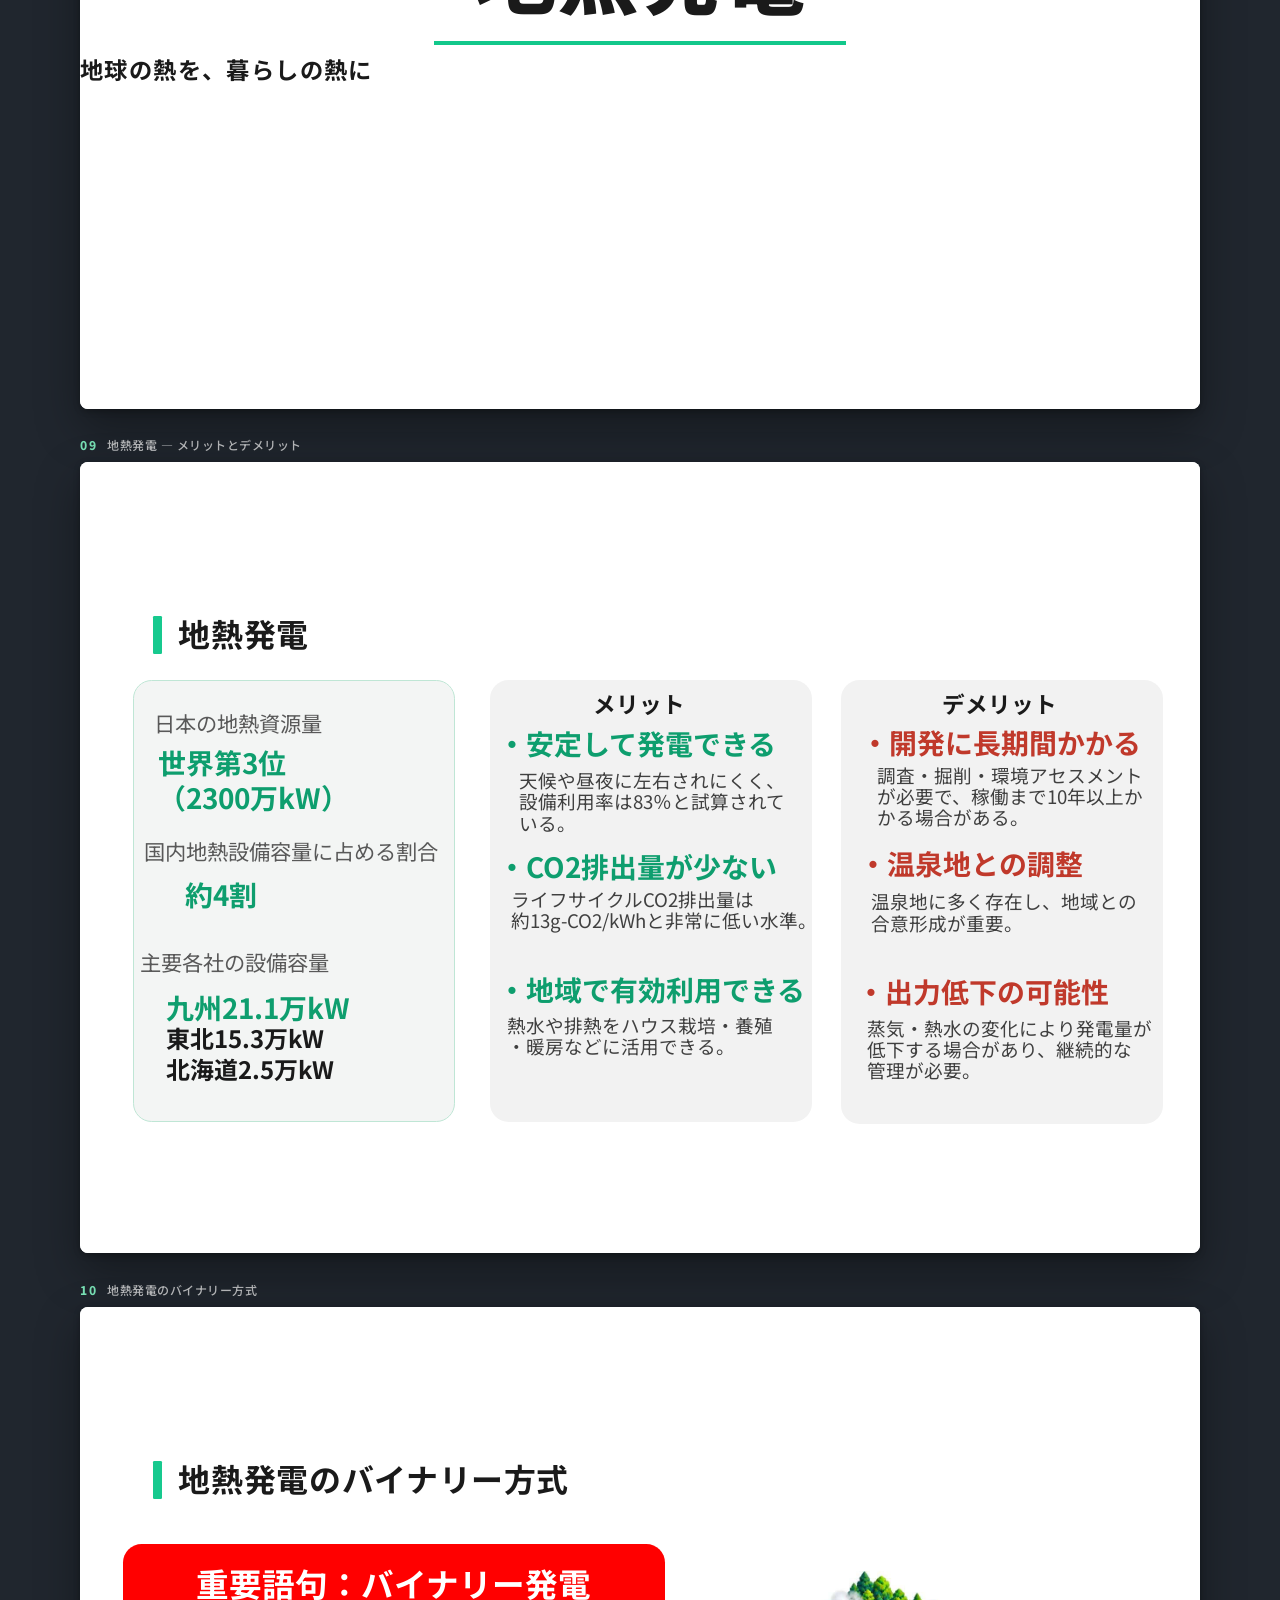
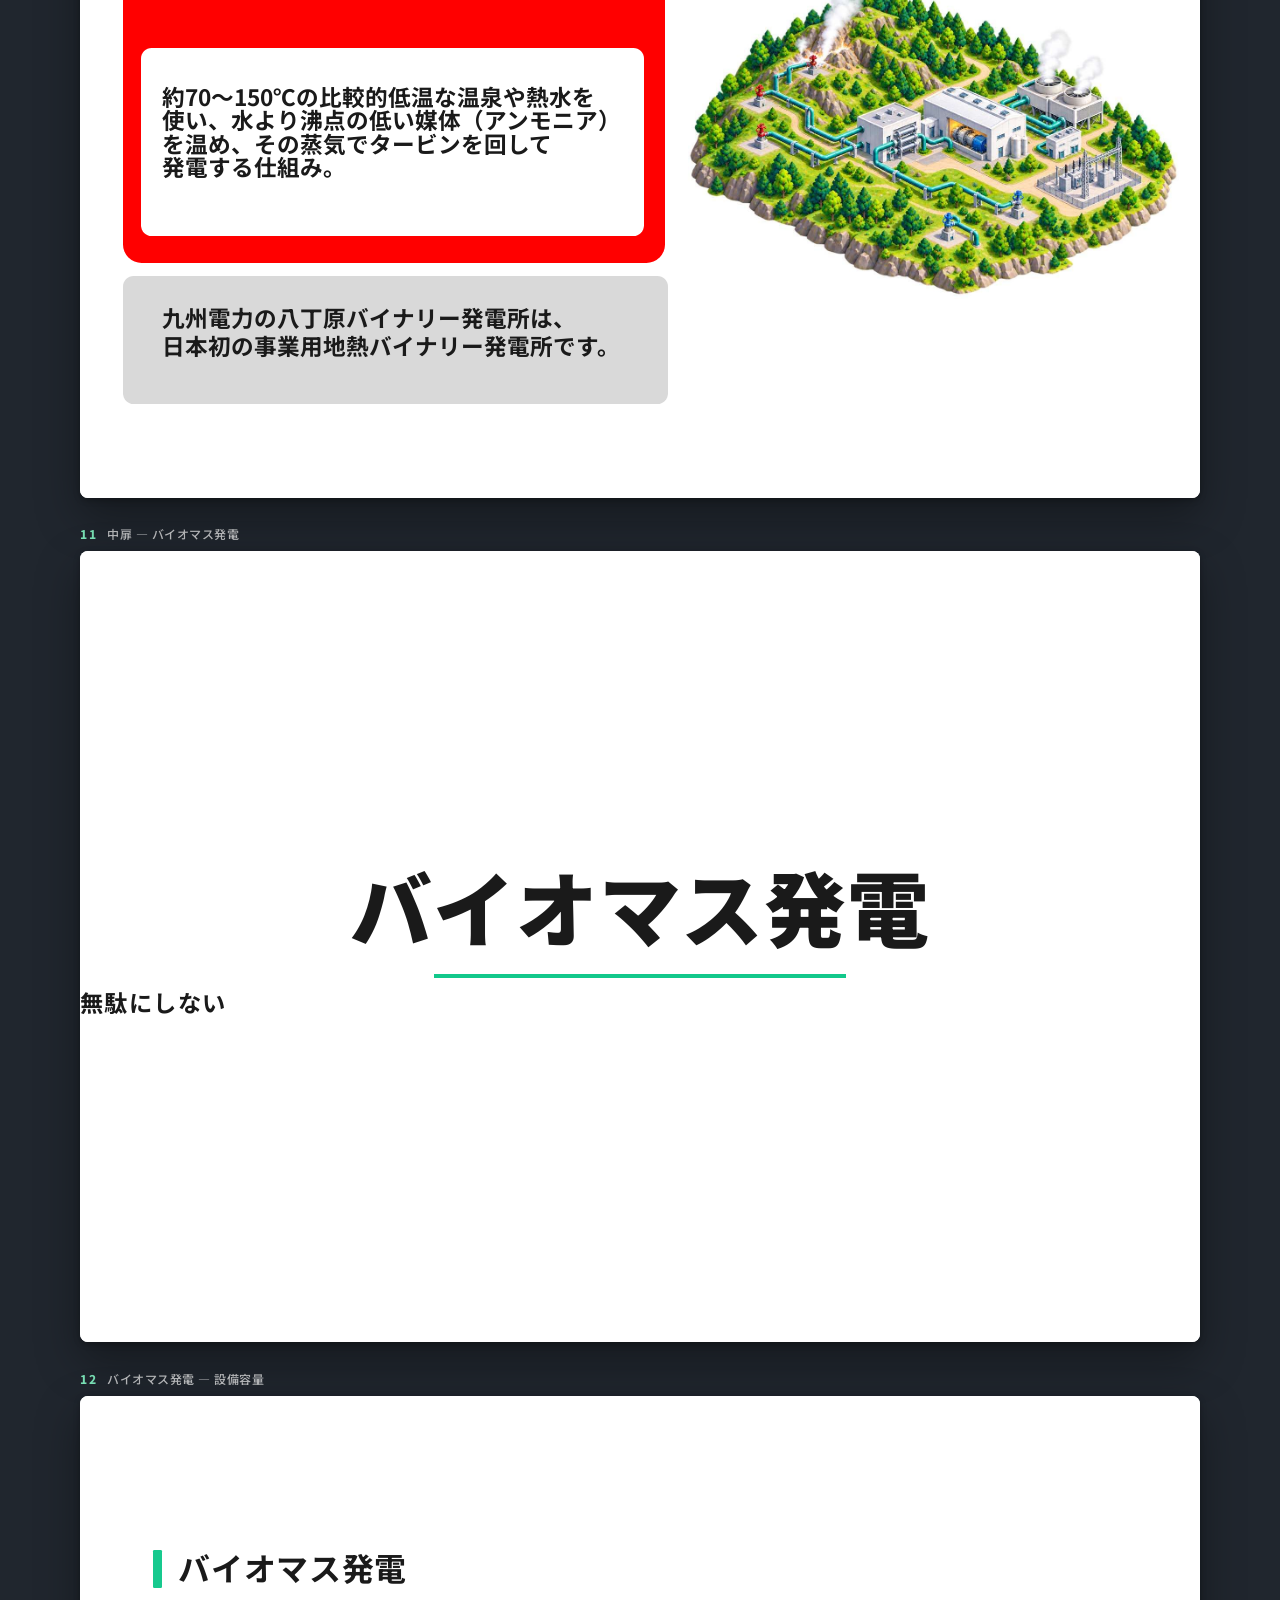
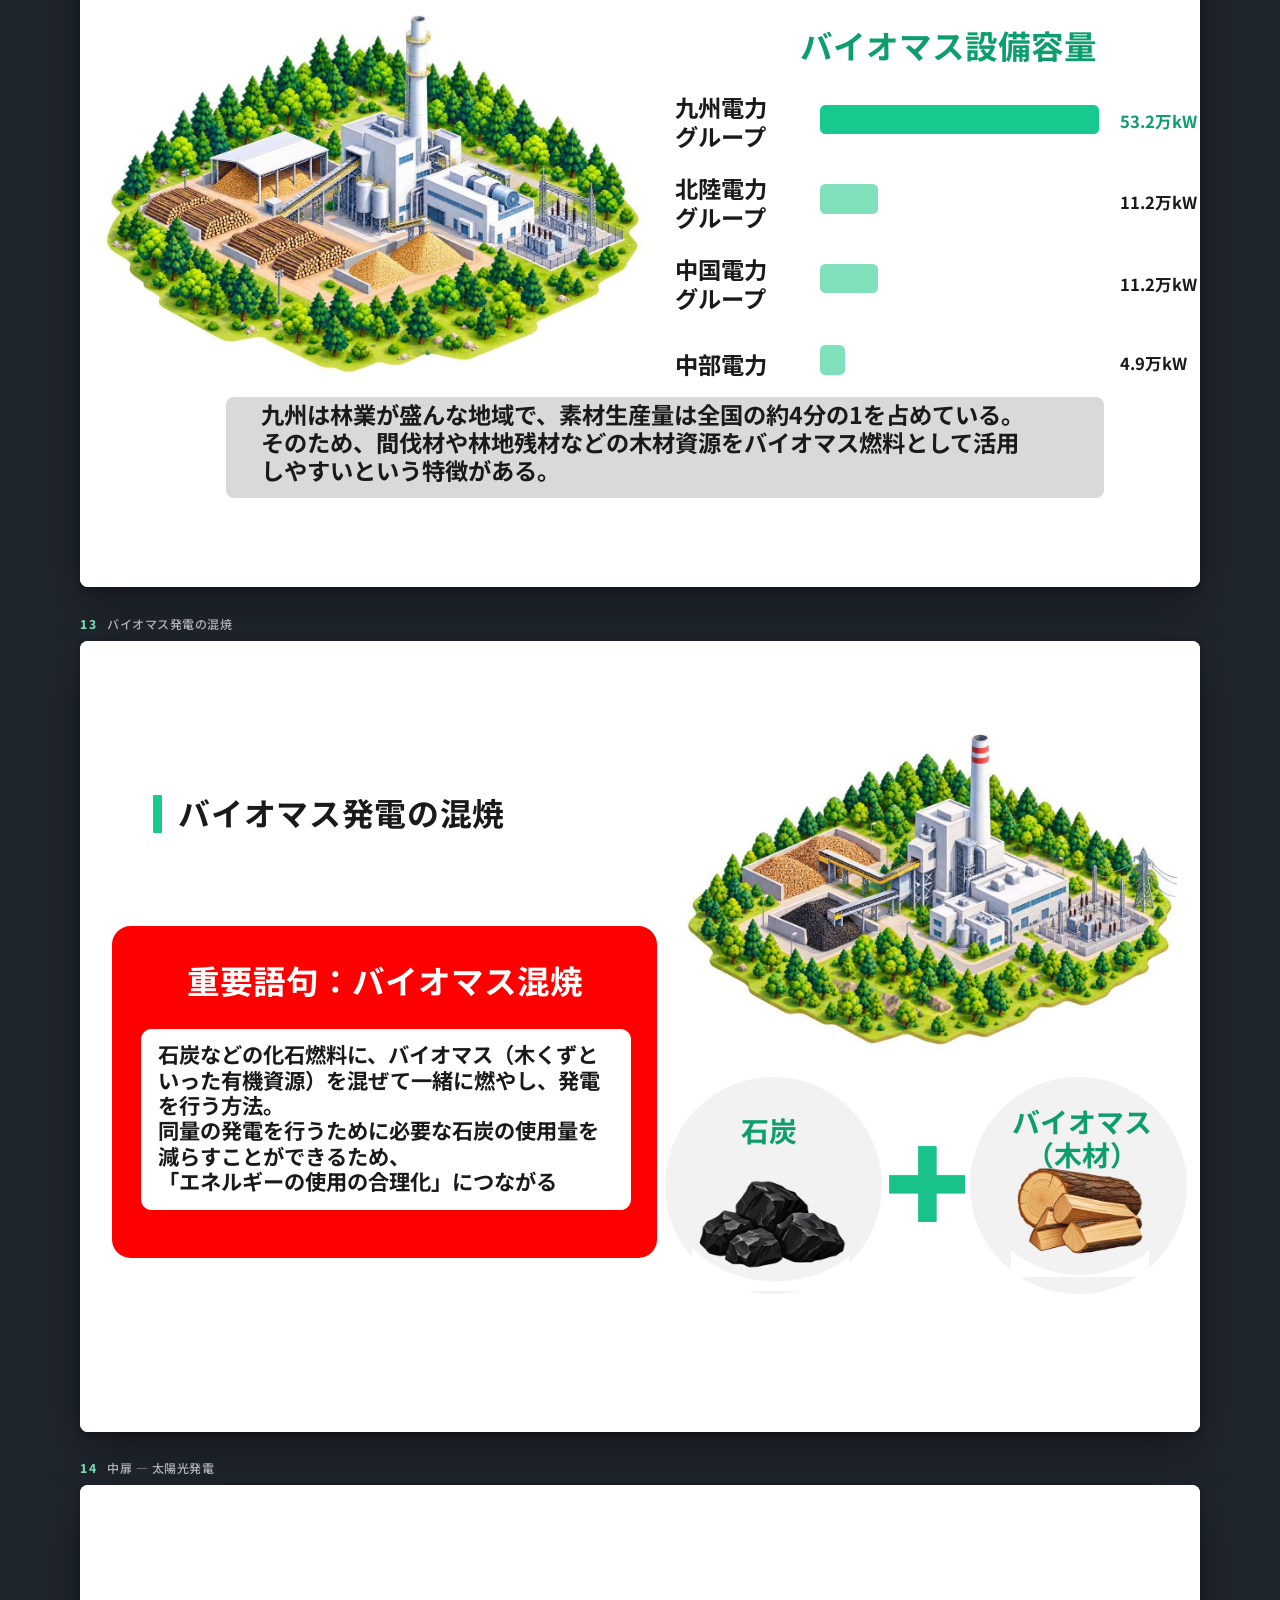
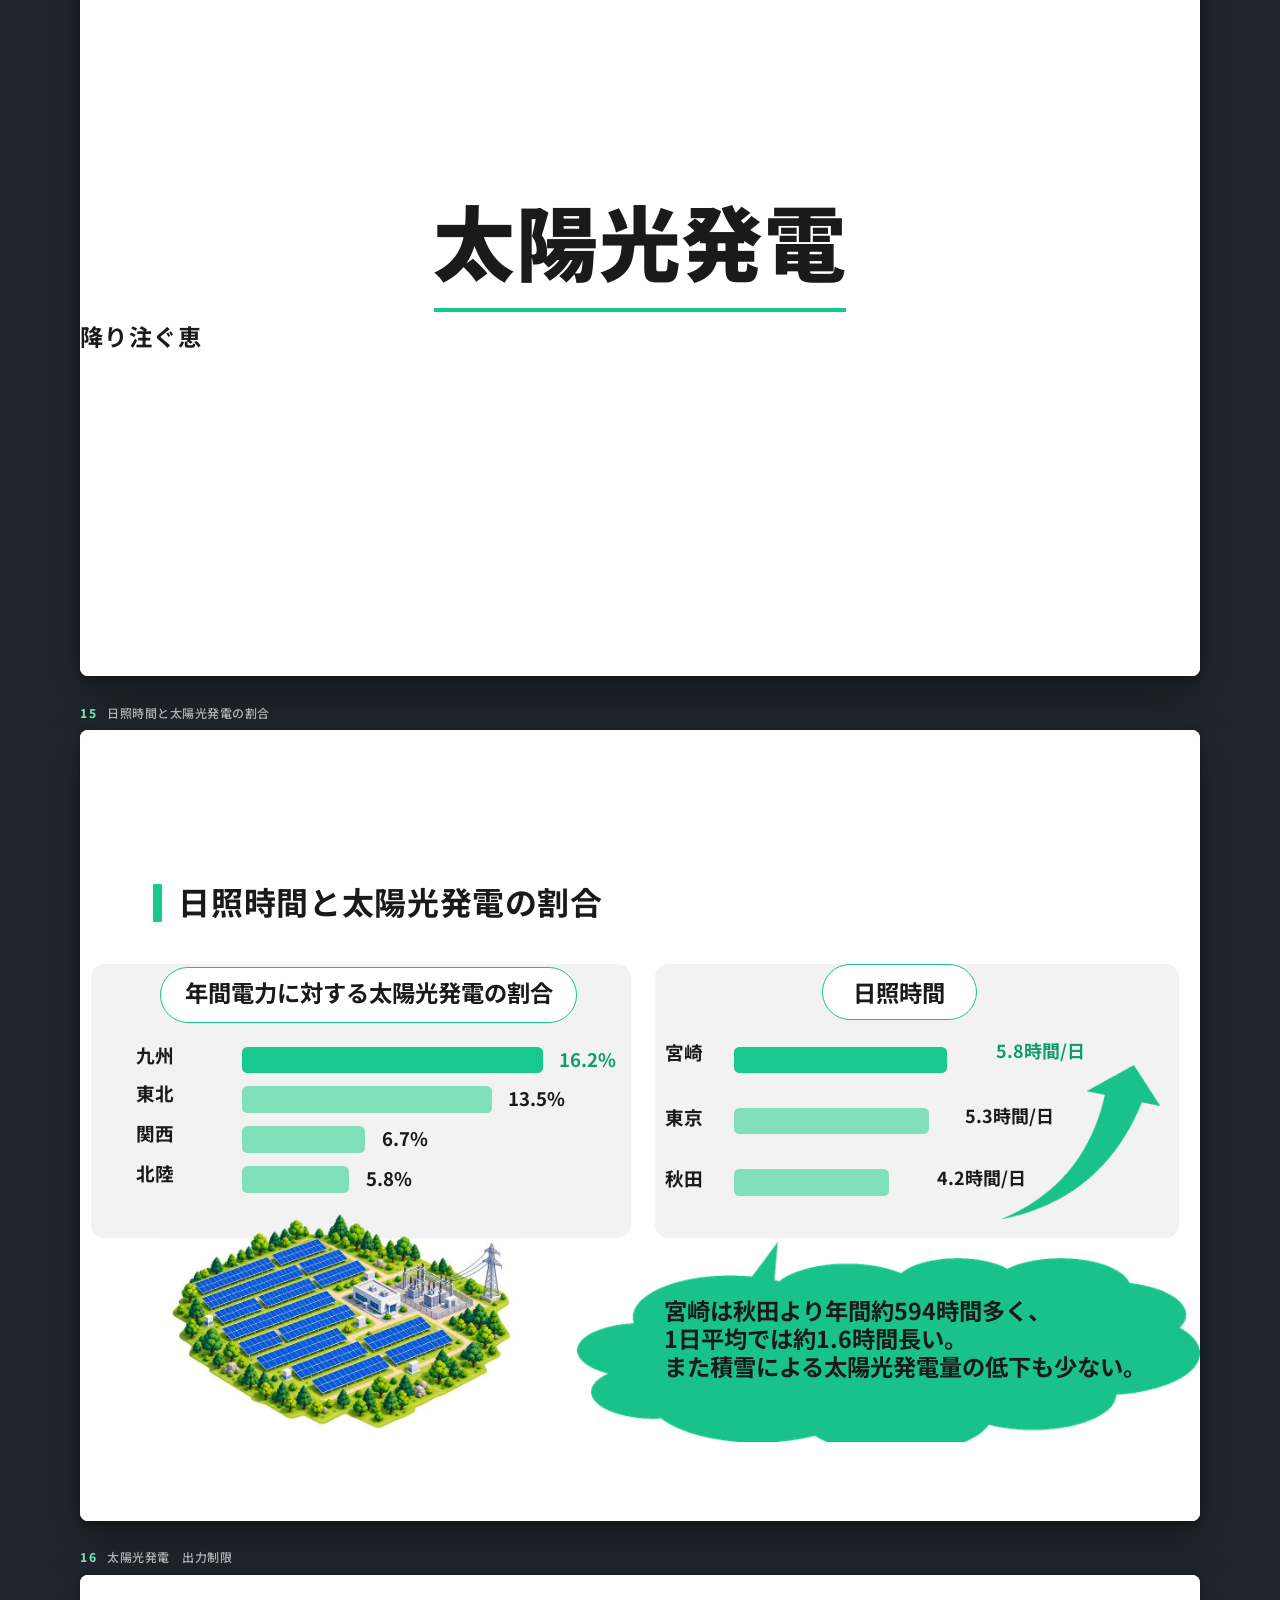
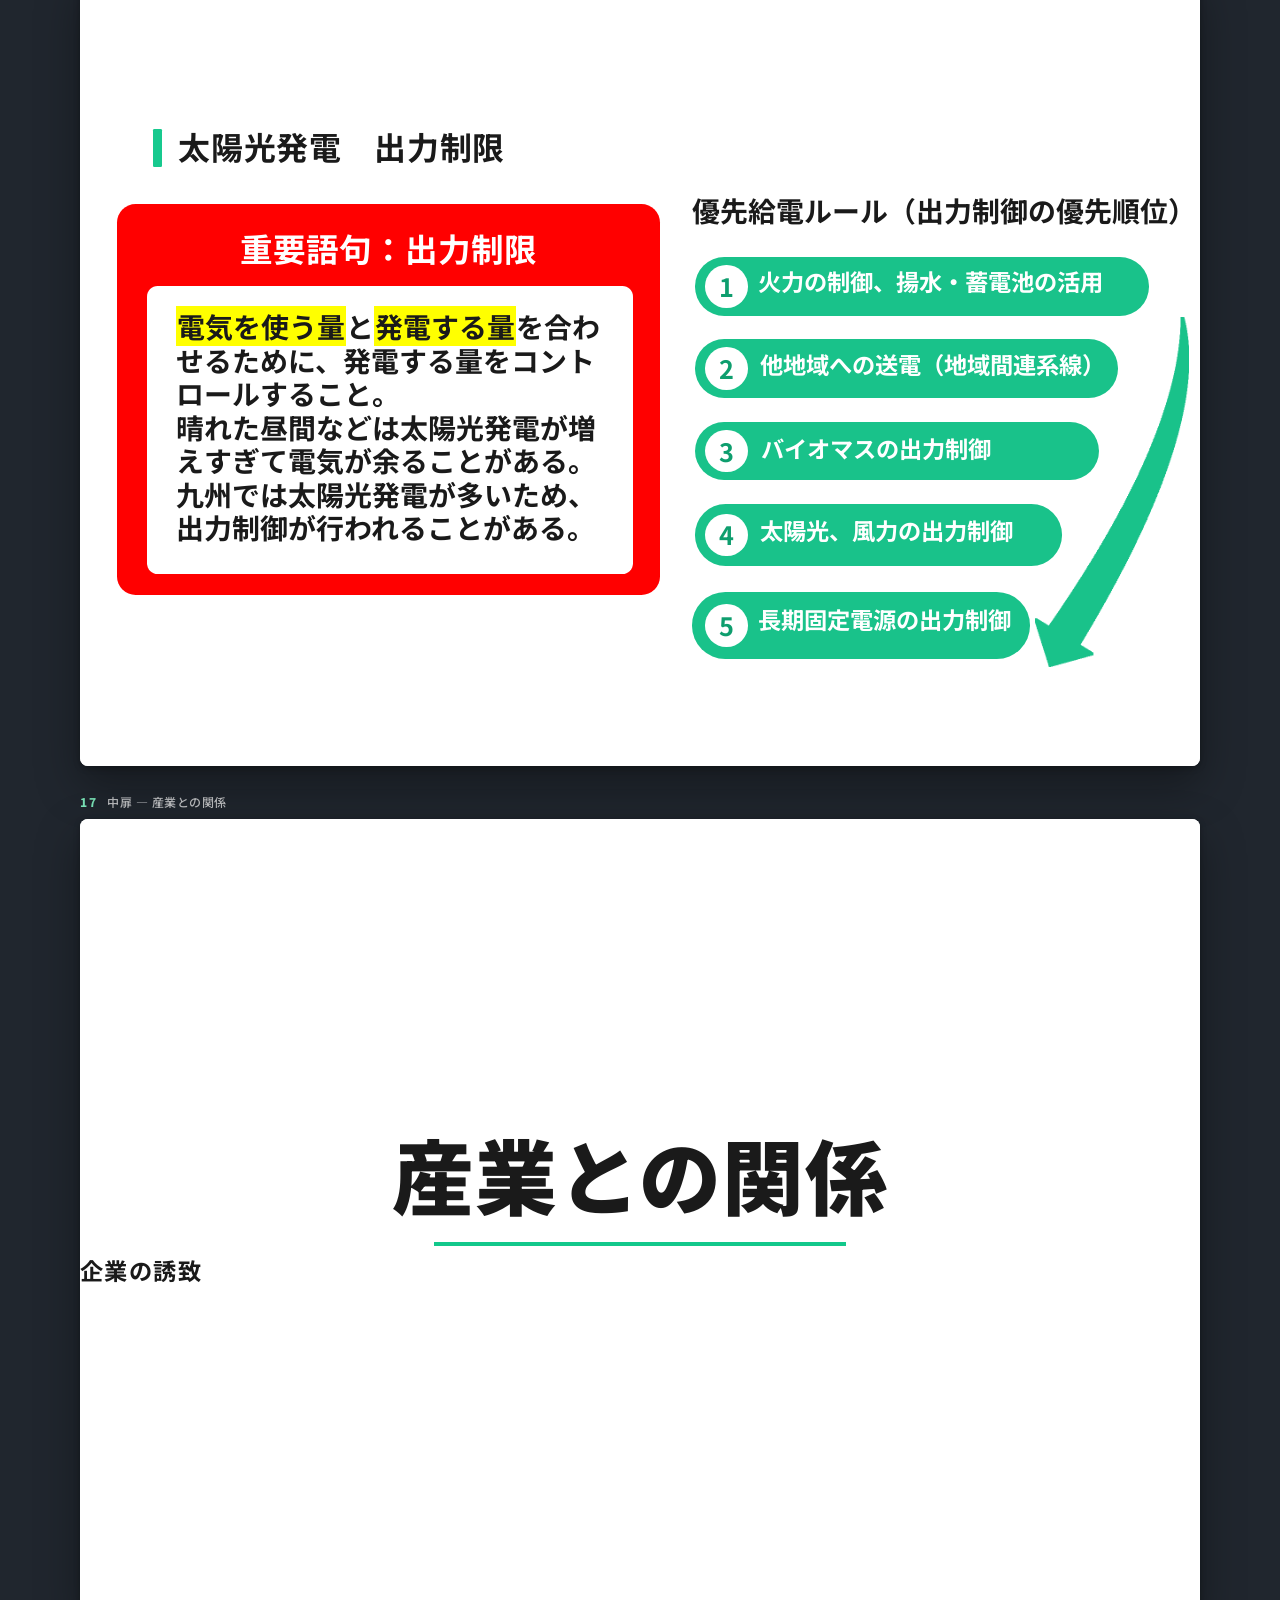
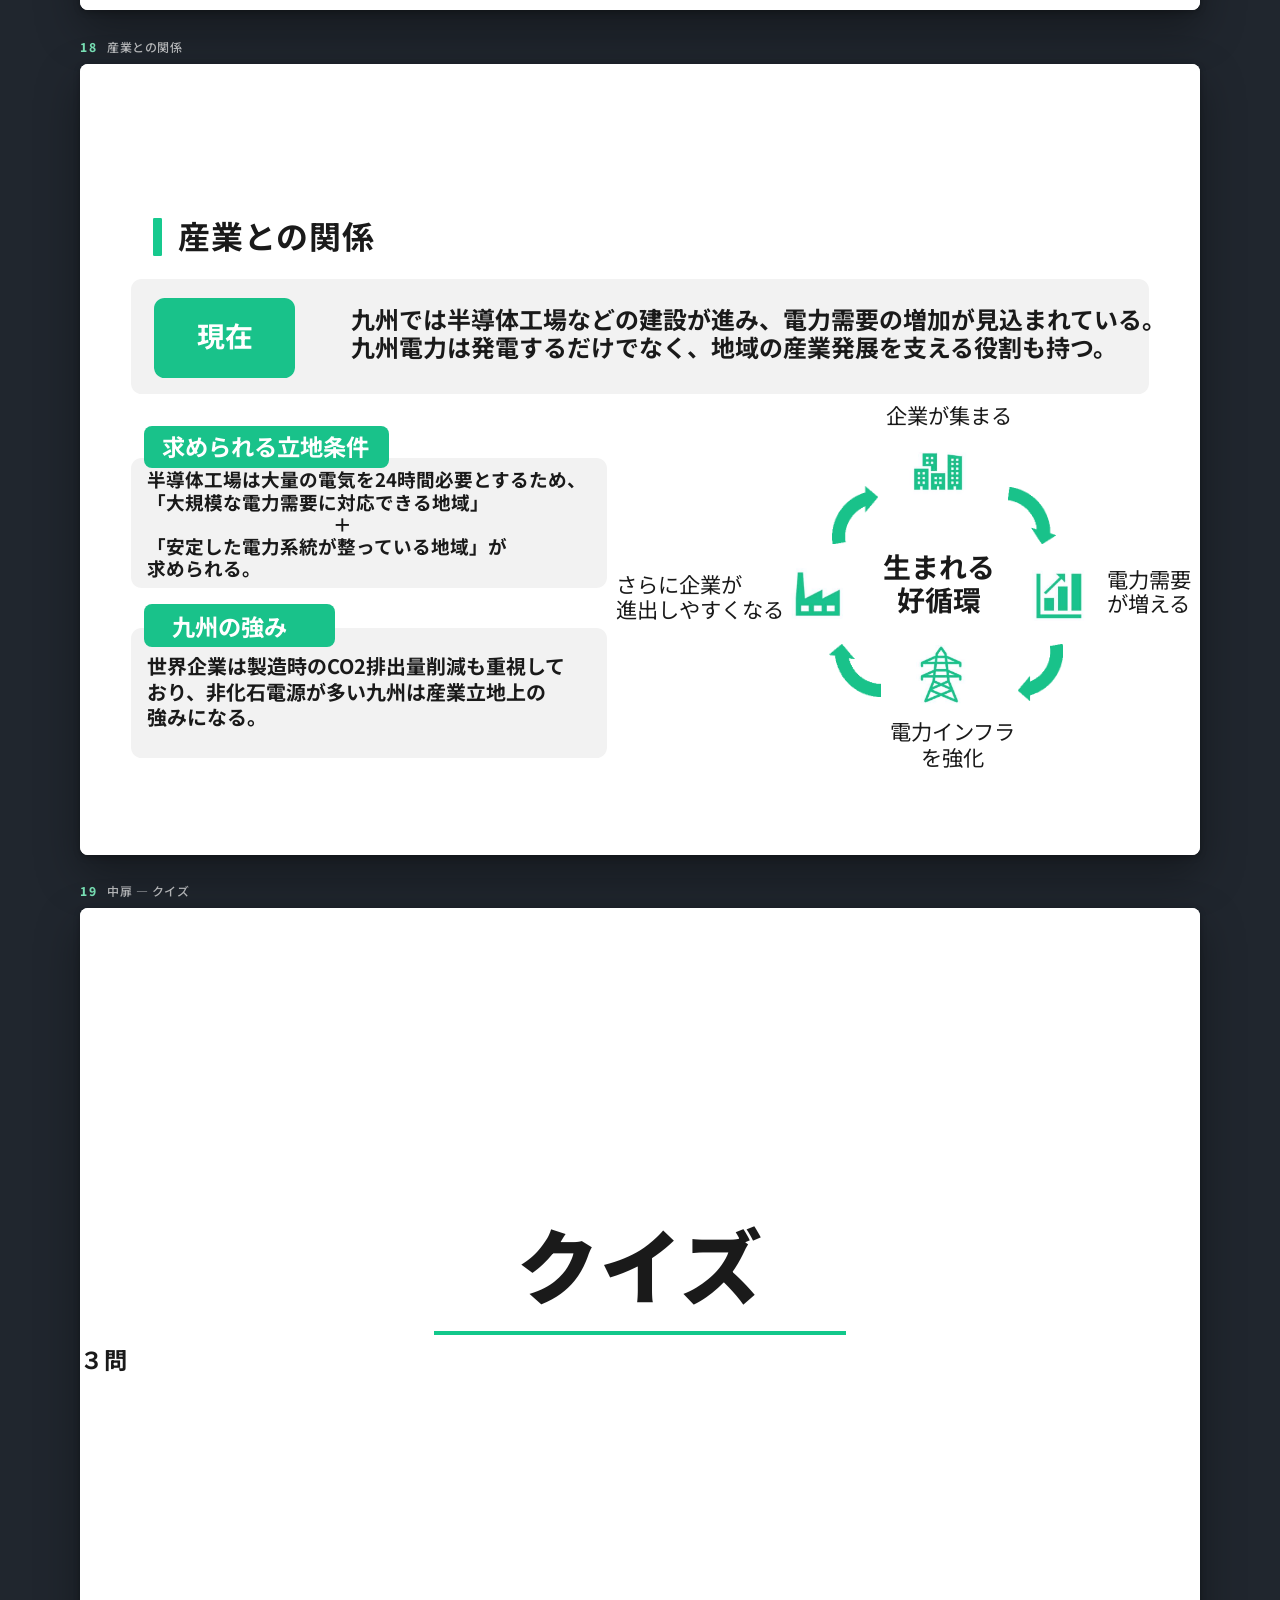
==== commit 049ab9d4: "スライド22枚を1枚ずつ忠実に再現する構成に作り直す 要約ページではなく、原資料のレイアウトをそのまま再現する形に変更した。  - 原資料の座標系（842 × 595）で全要素を絶対配置し、コンテナ相" ====
--- a/index.html
+++ b/index.html
@@ -3,443 +3,519 @@
 <head>
 <meta charset="UTF-8">
 <meta name="viewport" content="width=device-width, initial-scale=1">
-<title>九州電力 ― 九州のエネルギーを知る</title>
-<meta name="description" content="九州電力の会社概要、非化石電源比率、地熱・バイオマス・太陽光発電、産業との関係をまとめた学習用ウェブページ。">
+<title>九州電力 スライド</title>
+<meta name="description" content="九州電力についてのプレゼンテーション資料（全22ページ）をウェブページとして再現したもの。">
 <link rel="preconnect" href="https://fonts.googleapis.com">
 <link rel="preconnect" href="https://fonts.gstatic.com" crossorigin>
-<link href="https://fonts.googleapis.com/css2?family=Noto+Sans+JP:wght@400;500;700;900&family=Outfit:wght@400;600;800&display=swap" rel="stylesheet">
+<link href="https://fonts.googleapis.com/css2?family=Noto+Sans+JP:wght@400;500;700;900&display=swap" rel="stylesheet">
 <link rel="stylesheet" href="css/style.css">
 <link rel="icon" href="data:image/svg+xml,<svg xmlns='http://www.w3.org/2000/svg' viewBox='0 0 100 100'><text y='.9em' font-size='90'>⚡</text></svg>">
 </head>
 <body>
-
-<a class="skip-link" href="#s01">本文へスキップ</a>
-
-<header class="nav" id="nav">
-  <div class="nav__inner">
-    <a class="nav__brand" href="#top">
-      <span class="nav__mark" aria-hidden="true"></span>
-      <span>九州電力</span>
-    </a>
-    <button class="nav__toggle" id="navToggle" aria-expanded="false" aria-controls="navMenu" aria-label="メニューを開く">
-      <span></span><span></span><span></span>
-    </button>
-    <nav class="nav__menu" id="navMenu" aria-label="セクション">
-      <a href="#s01"><i>01</i>会社概要</a>
-      <a href="#s02"><i>02</i>他社との違い</a>
-      <a href="#s03"><i>03</i>地熱発電</a>
-      <a href="#s04"><i>04</i>バイオマス</a>
-      <a href="#s05"><i>05</i>太陽光</a>
-      <a href="#s06"><i>06</i>産業との関係</a>
-      <a href="#s07"><i>07</i>クイズ</a>
-    </nav>
+<a class="skip" href="#s1">本文へスキップ</a>
+
+<header class="bar">
+  <p class="bar__title">九州電力 スライド<span>全22ページ</span></p>
+  <span class="bar__spacer"></span>
+  <p class="bar__count" id="count"><b>1</b> / 22</p>
+  <div class="bar__nav">
+    <button class="btn btn--icon" id="prev" type="button" aria-label="前のスライド">←</button>
+    <button class="btn btn--icon" id="next" type="button" aria-label="次のスライド">→</button>
   </div>
-  <div class="nav__progress" id="progress"></div>
+  <button class="btn" id="gridBtn" type="button" aria-pressed="false">一覧</button>
+  <button class="btn" id="ansBtn" type="button" aria-pressed="false">正解を隠す</button>
 </header>
 
-<!-- ============ HERO ============ -->
-<section class="hero" id="top">
-  <div class="hero__bg"><img src="assets/img/hero-nagasaki.jpg" alt="夜明けの九州の街並みと夜景" loading="eager"></div>
-  <div class="hero__veil"></div>
-  <div class="hero__body">
-    <p class="hero__eyebrow">KYUSHU ELECTRIC POWER</p>
-    <h1 class="hero__title">九州電力</h1>
-    <p class="hero__lead">地熱、バイオマス、太陽光。<br>九州の自然が、そのまま電気になる。</p>
-    <div class="hero__stats">
-      <div><b>65.0<small>%</small></b><span>非化石電源比率<br>全国トップ</span></div>
-      <div><b>983<small>億kWh</small></b><span>総販売電力量<br>全国4位</span></div>
-      <div><b>約4<small>割</small></b><span>国内地熱設備容量<br>に占める割合</span></div>
-    </div>
-    <a class="hero__scroll" href="#s01" aria-label="目次へ進む"><span></span></a>
-  </div>
-</section>
-
-<!-- ============ 目次 ============ -->
-<section class="toc" aria-label="目次">
-  <div class="wrap">
-    <h2 class="toc__title">CONTENTS</h2>
-    <ol class="toc__grid">
-      <li><a href="#s01"><i>01</i><b>会社概要</b><span>1951年創業、九州のエネルギーを支える</span></a></li>
-      <li><a href="#s02"><i>02</i><b>他社との違い</b><span>非化石電源の割合が全国トップ</span></a></li>
-      <li><a href="#s03"><i>03</i><b>地熱発電</b><span>地球の熱を、暮らしの熱に</span></a></li>
-      <li><a href="#s04"><i>04</i><b>バイオマス発電</b><span>九州の森を、無駄にしない</span></a></li>
-      <li><a href="#s05"><i>05</i><b>太陽光発電</b><span>降り注ぐ恵みと、出力制御</span></a></li>
-      <li><a href="#s06"><i>06</i><b>産業との関係</b><span>半導体工場を呼び込む電力</span></a></li>
-      <li><a href="#s07"><i>07</i><b>クイズ</b><span>全3問に挑戦</span></a></li>
-    </ol>
-  </div>
-</section>
-
-<!-- ============ 01 会社概要 ============ -->
-<section class="section" id="s01">
-  <div class="wrap">
-    <header class="sec-head reveal">
-      <p class="sec-head__num">01</p>
-      <h2 class="sec-head__title">会社概要</h2>
-      <p class="sec-head__sub">九州のくらしと産業を支える電力会社</p>
-    </header>
-
-    <div class="profile">
-      <ul class="profile__list">
-        <li class="reveal">
-          <span class="profile__icon" aria-hidden="true">
-            <svg viewBox="0 0 24 24"><circle cx="12" cy="12" r="9"/><path d="M12 7v5l3.5 2"/></svg>
-          </span>
-          <div><p class="profile__label">設立</p><p class="profile__value">1951<small>年</small>5<small>月</small>1<small>日</small></p></div>
-        </li>
-        <li class="reveal">
-          <span class="profile__icon" aria-hidden="true">
-            <svg viewBox="0 0 24 24"><ellipse cx="12" cy="6" rx="7.5" ry="3"/><path d="M4.5 6v12c0 1.7 3.4 3 7.5 3s7.5-1.3 7.5-3V6"/><path d="M4.5 12c0 1.7 3.4 3 7.5 3s7.5-1.3 7.5-3"/></svg>
-          </span>
-          <div><p class="profile__label">総販売電力量</p><p class="profile__value">983<small>億kWh</small></p><p class="profile__note">全国4位</p></div>
-        </li>
-        <li class="reveal">
-          <span class="profile__icon" aria-hidden="true">
-            <svg viewBox="0 0 24 24"><path d="M4 20V10l8-6 8 6v10"/><path d="M9.5 20v-6h5v6"/></svg>
-          </span>
-          <div><p class="profile__label">持株会社化</p><p class="profile__value">2026<small>年</small>10<small>月</small></p><p class="profile__note">純粋持株会社体制へ移行</p></div>
-        </li>
-        <li class="reveal">
-          <span class="profile__icon" aria-hidden="true">
-            <svg viewBox="0 0 24 24"><path d="M3 20V9m5 11V5m5 15v-8m5 8V7"/></svg>
-          </span>
-          <div><p class="profile__label">資本金</p><p class="profile__value">2,373<small>億円</small></p></div>
-        </li>
-      </ul>
-      <figure class="profile__photo reveal">
-        <img src="assets/img/headquarters.jpg" alt="九州電力の本社ビル" loading="lazy">
-        <figcaption>1951年の設立以来、九州7県の電力供給を担ってきた。</figcaption>
-      </figure>
-    </div>
-  </div>
-</section>
-
-<!-- ============ 02 他社との違い ============ -->
-<section class="section section--tint" id="s02">
-  <div class="wrap">
-    <header class="sec-head reveal">
-      <p class="sec-head__num">02</p>
-      <h2 class="sec-head__title">他社との違い</h2>
-      <p class="sec-head__sub">環境へのやさしさ ― 非化石電源の割合がトップ</p>
-    </header>
-
-    <div class="grid-2">
-      <div class="reveal">
-        <p class="lead-copy">
-          再生可能エネルギーと原子力を合わせた<strong>非化石電源の割合</strong>で、九州電力は大手電力会社のなかで<strong>全国トップ</strong>。
-          発電時にCO<sub>2</sub>を出さない電源が主力のため、<em>安定していて、環境にやさしい</em>電気になっている。
-        </p>
-        <div class="chart" data-chart>
-          <p class="chart__title">非化石電源の割合（電源構成比）</p>
-          <ul class="bars">
-            <li class="bars__row is-top"><span class="bars__name">九州</span><span class="bars__track"><span class="bars__fill" style="--v:65.0"></span></span><span class="bars__val" data-count="65.0">65.0%</span></li>
-            <li class="bars__row"><span class="bars__name">関西</span><span class="bars__track"><span class="bars__fill" style="--v:51.6"></span></span><span class="bars__val" data-count="51.6">51.6%</span></li>
-            <li class="bars__row"><span class="bars__name">北陸</span><span class="bars__track"><span class="bars__fill" style="--v:36.0"></span></span><span class="bars__val" data-count="36.0">36.0%</span></li>
-            <li class="bars__row is-avg"><span class="bars__name">全国平均</span><span class="bars__track"><span class="bars__fill" style="--v:33.4"></span></span><span class="bars__val" data-count="33.4">33.4%</span></li>
-            <li class="bars__row"><span class="bars__name">東京</span><span class="bars__track"><span class="bars__fill" style="--v:15.0"></span></span><span class="bars__val" data-count="15.0">15.0%</span></li>
-          </ul>
-          <p class="chart__legend"><span class="dot dot--green"></span>再エネ＋原子力（非化石電源）</p>
-        </div>
-      </div>
-      <figure class="figure reveal">
-        <img src="assets/img/energy-mix.jpg" alt="水力・風力・地熱・太陽光・バイオマスが組み合わさった九州のエネルギーのイメージ図" loading="lazy">
-        <figcaption>水力・地熱・太陽光・バイオマス・原子力。多様な電源の組み合わせが、安定供給と低炭素を両立させる。</figcaption>
-      </figure>
-    </div>
-  </div>
-</section>
-
-<!-- ============ 03 地熱発電 ============ -->
-<section class="section" id="s03">
-  <div class="wrap">
-    <header class="sec-head reveal">
-      <p class="sec-head__num">03</p>
-      <h2 class="sec-head__title">地熱発電</h2>
-      <p class="sec-head__sub">地球の熱を、暮らしの熱に</p>
-    </header>
-
-    <ul class="kpi">
-      <li class="reveal"><p class="kpi__label">日本の地熱資源量</p><p class="kpi__value">世界第<b>3</b>位</p><p class="kpi__note">約2,300万kW</p></li>
-      <li class="reveal"><p class="kpi__label">国内地熱設備容量に占める九州電力の割合</p><p class="kpi__value">約<b>4</b>割</p><p class="kpi__note">国内最大級</p></li>
-      <li class="reveal"><p class="kpi__label">主要各社の設備容量</p>
-        <ul class="kpi__mini">
-          <li><span>九州</span><b>21.1万kW</b></li>
-          <li><span>東北</span><b>15.3万kW</b></li>
-          <li><span>北海道</span><b>2.5万kW</b></li>
-        </ul>
-      </li>
-    </ul>
-
-    <div class="pros-cons">
-      <div class="pc pc--pro reveal">
-        <h3 class="pc__head">メリット</h3>
-        <dl>
-          <dt>安定して発電できる</dt>
-          <dd>天候や昼夜に左右されにくく、設備利用率は83％と試算されている。</dd>
-          <dt>CO<sub>2</sub>排出量が少ない</dt>
-          <dd>ライフサイクルCO<sub>2</sub>排出量は約13g-CO<sub>2</sub>/kWhと非常に低い水準。</dd>
-          <dt>地域で有効利用できる</dt>
-          <dd>熱水や排熱をハウス栽培・養殖・暖房などに活用できる。</dd>
-        </dl>
-      </div>
-      <div class="pc pc--con reveal">
-        <h3 class="pc__head">デメリット</h3>
-        <dl>
-          <dt>開発に長期間かかる</dt>
-          <dd>調査・掘削・環境アセスメントが必要で、稼働まで10年以上かかる場合がある。</dd>
-          <dt>温泉地との調整</dt>
-          <dd>温泉地に多く存在し、地域との合意形成が重要。</dd>
-          <dt>出力低下の可能性</dt>
-          <dd>蒸気・熱水の変化により発電量が低下する場合があり、継続的な管理が必要。</dd>
-        </dl>
-      </div>
-    </div>
-
-    <div class="term-block reveal">
-      <div class="term">
-        <p class="term__label">重要語句</p>
-        <h3 class="term__word">バイナリー発電</h3>
-        <p class="term__body">
-          約70〜150℃の比較的低温な温泉や熱水を使い、水より沸点の低い媒体（アンモニア）を温め、
-          その蒸気でタービンを回して発電する仕組み。
-        </p>
-        <p class="term__pin">九州電力の<strong>八丁原バイナリー発電所</strong>は、日本初の事業用地熱バイナリー発電所です。</p>
-      </div>
-      <figure class="figure figure--flat">
-        <img src="assets/img/geothermal.jpg" alt="山あいの地熱発電所のイメージ図" loading="lazy">
-      </figure>
-    </div>
-  </div>
-</section>
-
-<!-- ============ 04 バイオマス ============ -->
-<section class="section section--tint" id="s04">
-  <div class="wrap">
-    <header class="sec-head reveal">
-      <p class="sec-head__num">04</p>
-      <h2 class="sec-head__title">バイオマス発電</h2>
-      <p class="sec-head__sub">無駄にしない ― 森の恵みを燃料に</p>
-    </header>
-
-    <div class="grid-2">
-      <div class="reveal">
-        <div class="chart chart--plain" data-chart>
-          <p class="chart__title">バイオマス設備容量（グループ計）</p>
-          <ul class="bars bars--wide">
-            <li class="bars__row is-top"><span class="bars__name">九州電力</span><span class="bars__track"><span class="bars__fill" style="--v:53.2;--max:60"></span></span><span class="bars__val">53.2<small>万kW</small></span></li>
-            <li class="bars__row"><span class="bars__name">北陸電力</span><span class="bars__track"><span class="bars__fill" style="--v:11.2;--max:60"></span></span><span class="bars__val">11.2<small>万kW</small></span></li>
-            <li class="bars__row"><span class="bars__name">中国電力</span><span class="bars__track"><span class="bars__fill" style="--v:11.2;--max:60"></span></span><span class="bars__val">11.2<small>万kW</small></span></li>
-            <li class="bars__row"><span class="bars__name">中部電力</span><span class="bars__track"><span class="bars__fill" style="--v:4.9;--max:60"></span></span><span class="bars__val">4.9<small>万kW</small></span></li>
-          </ul>
-        </div>
-        <p class="lead-copy">
-          九州は林業が盛んな地域で、素材生産量は<strong>全国の約4分の1</strong>を占めている。
-          そのため、間伐材や林地残材などの木材資源をバイオマス燃料として活用しやすいという特徴がある。
-        </p>
-      </div>
-      <figure class="figure reveal">
-        <img src="assets/img/biomass-plant.jpg" alt="木材を燃料に使うバイオマス発電所のイメージ図" loading="lazy">
-        <figcaption>間伐材や林地残材を集めて燃料にする、地域完結型のエネルギー。</figcaption>
-      </figure>
-    </div>
-
-    <div class="term-block reveal">
-      <div class="term">
-        <p class="term__label">重要語句</p>
-        <h3 class="term__word">バイオマス混焼</h3>
-        <p class="term__body">
-          石炭などの化石燃料に、バイオマス（木くずといった有機資源）を混ぜて一緒に燃やし、発電を行う方法。
-          同量の発電を行うために必要な石炭の使用量を減らすことができるため、
-          <strong>「エネルギーの使用の合理化」</strong>につながる。
-        </p>
-      </div>
-      <div class="mix">
-        <figure class="mix__item"><img src="assets/img/coal.jpg" alt="石炭" loading="lazy"><figcaption>石炭</figcaption></figure>
-        <span class="mix__plus" aria-hidden="true">＋</span>
-        <figure class="mix__item"><img src="assets/img/wood.jpg" alt="木材" loading="lazy"><figcaption>バイオマス<small>（木材）</small></figcaption></figure>
-      </div>
-    </div>
-  </div>
-</section>
-
-<!-- ============ 05 太陽光 ============ -->
-<section class="section" id="s05">
-  <div class="wrap">
-    <header class="sec-head reveal">
-      <p class="sec-head__num">05</p>
-      <h2 class="sec-head__title">太陽光発電</h2>
-      <p class="sec-head__sub">降り注ぐ恵み ― そして、余る電気</p>
-    </header>
-
-    <div class="grid-2">
-      <div class="chart reveal" data-chart>
-        <p class="chart__title">年間電力に対する太陽光発電の割合</p>
-        <ul class="bars">
-          <li class="bars__row is-top"><span class="bars__name">九州</span><span class="bars__track"><span class="bars__fill bars__fill--sun" style="--v:16.2;--max:20"></span></span><span class="bars__val">16.2%</span></li>
-          <li class="bars__row"><span class="bars__name">東北</span><span class="bars__track"><span class="bars__fill bars__fill--sun" style="--v:13.5;--max:20"></span></span><span class="bars__val">13.5%</span></li>
-          <li class="bars__row"><span class="bars__name">関西</span><span class="bars__track"><span class="bars__fill bars__fill--sun" style="--v:6.7;--max:20"></span></span><span class="bars__val">6.7%</span></li>
-          <li class="bars__row"><span class="bars__name">北陸</span><span class="bars__track"><span class="bars__fill bars__fill--sun" style="--v:5.8;--max:20"></span></span><span class="bars__val">5.8%</span></li>
-        </ul>
-      </div>
-      <div class="chart reveal" data-chart>
-        <p class="chart__title">日照時間（1日あたり）</p>
-        <ul class="bars">
-          <li class="bars__row is-top"><span class="bars__name">宮崎</span><span class="bars__track"><span class="bars__fill bars__fill--sun" style="--v:5.8;--max:7"></span></span><span class="bars__val">5.8<small>時間/日</small></span></li>
-          <li class="bars__row"><span class="bars__name">東京</span><span class="bars__track"><span class="bars__fill bars__fill--sun" style="--v:5.3;--max:7"></span></span><span class="bars__val">5.3<small>時間/日</small></span></li>
-          <li class="bars__row"><span class="bars__name">秋田</span><span class="bars__track"><span class="bars__fill bars__fill--sun" style="--v:4.2;--max:7"></span></span><span class="bars__val">4.2<small>時間/日</small></span></li>
-        </ul>
-        <p class="chart__note">
-          宮崎は秋田より年間<strong>約594時間</strong>多く、1日平均では約1.6時間長い。
-          また積雪による太陽光発電量の低下も少ない。
-        </p>
-      </div>
-    </div>
-
-    <figure class="figure figure--wide reveal">
-      <img src="assets/img/solar.jpg" alt="広大なメガソーラー発電所のイメージ図" loading="lazy">
-      <figcaption>日射に恵まれた九州は、太陽光発電の導入が全国でもっとも進んだ地域のひとつ。</figcaption>
-    </figure>
-
-    <div class="term-block term-block--rev reveal">
-      <div class="term">
-        <p class="term__label">重要語句</p>
-        <h3 class="term__word">出力制限</h3>
-        <p class="term__body">
-          電気を使う量と発電する量を合わせるために、発電する量をコントロールすること。
-          晴れた昼間などは太陽光発電が増えすぎて電気が余ることがある。
-          九州では太陽光発電が多いため、出力制御が行われることがある。
-        </p>
-      </div>
-      <div class="rule">
-        <h3 class="rule__head">優先給電ルール<small>（出力制御の優先順位）</small></h3>
-        <ol class="rule__list">
-          <li><i>1</i><span>火力の制御、揚水・蓄電池の活用</span></li>
-          <li><i>2</i><span>他地域への送電（地域間連系線）</span></li>
-          <li><i>3</i><span>バイオマスの出力制御</span></li>
-          <li><i>4</i><span>太陽光、風力の出力制御</span></li>
-          <li><i>5</i><span>長期固定電源の出力制御</span></li>
-        </ol>
-      </div>
-    </div>
-  </div>
-</section>
-
-<!-- ============ 06 産業との関係 ============ -->
-<section class="section section--tint" id="s06">
-  <div class="wrap">
-    <header class="sec-head reveal">
-      <p class="sec-head__num">06</p>
-      <h2 class="sec-head__title">九州の産業との関係</h2>
-      <p class="sec-head__sub">企業の誘致 ― 電気が産業を呼び、産業が電気を育てる</p>
-    </header>
-
-    <div class="cards-3">
-      <article class="card reveal">
-        <p class="card__tag">現在</p>
-        <h3 class="card__title">需要が増えていく九州</h3>
-        <p>九州では半導体工場などの建設が進み、電力需要の増加が見込まれている。九州電力は発電するだけでなく、地域の産業発展を支える役割も持つ。</p>
-      </article>
-      <article class="card reveal">
-        <p class="card__tag">求められる立地条件</p>
-        <h3 class="card__title">大量の電気を、24時間</h3>
-        <p>半導体工場は大量の電気を24時間必要とするため、<strong>「大規模な電力需要に対応できる地域」</strong>＋<strong>「安定した電力系統が整っている地域」</strong>が求められる。</p>
-      </article>
-      <article class="card reveal">
-        <p class="card__tag">九州の強み</p>
-        <h3 class="card__title">CO<sub>2</sub>の少ない電気</h3>
-        <p>世界企業は製造時のCO<sub>2</sub>排出量削減も重視しており、非化石電源が多い九州は産業立地上の強みになる。</p>
-      </article>
-    </div>
-
-    <div class="loop reveal">
-      <h3 class="loop__head">生まれる好循環</h3>
-      <ol class="loop__ring">
-        <li>
-          <span class="loop__icon" aria-hidden="true"><svg viewBox="0 0 24 24"><path d="M3 21V9l6-4 6 4v12"/><path d="M15 21V12h6v9"/><path d="M6.5 12h2M6.5 16h2M18 16h1"/></svg></span>
-          <b>企業が集まる</b>
-        </li>
-        <li>
-          <span class="loop__icon" aria-hidden="true"><svg viewBox="0 0 24 24"><path d="M4 20h16"/><path d="M4 20V8l5 3V8l5 3V6l6 4v10"/></svg></span>
-          <b>電力需要が増える</b>
-        </li>
-        <li>
-          <span class="loop__icon" aria-hidden="true"><svg viewBox="0 0 24 24"><path d="M12 3 4 21h16L12 3z" fill="none"/><path d="M7 14h10M9.5 9h5M12 3v18"/></svg></span>
-          <b>電力インフラを強化</b>
-        </li>
-        <li>
-          <span class="loop__icon" aria-hidden="true"><svg viewBox="0 0 24 24"><path d="M3 20h18"/><path d="M4 16l5-5 4 3 6-7"/><path d="M15 7h5v5"/></svg></span>
-          <b>さらに企業が進出しやすくなる</b>
-        </li>
-      </ol>
-    </div>
-  </div>
-</section>
-
-<!-- ============ 07 クイズ ============ -->
-<section class="section section--quiz" id="s07">
-  <div class="wrap">
-    <header class="sec-head sec-head--light reveal">
-      <p class="sec-head__num">07</p>
-      <h2 class="sec-head__title">クイズ</h2>
-      <p class="sec-head__sub">全3問。ここまでの内容から出題します。</p>
-    </header>
-
-    <div class="quiz" id="quiz" data-total="3">
-      <article class="q reveal" data-answer="A">
-        <p class="q__no">問題 1</p>
-        <h3 class="q__text">九州電力の電源構成における「非化石電源」の合計比率はどれ？</h3>
-        <div class="q__choices">
-          <button type="button" data-c="A"><i>A</i>65.0%</button>
-          <button type="button" data-c="B"><i>B</i>51.6%</button>
-          <button type="button" data-c="C"><i>C</i>33.4%</button>
-          <button type="button" data-c="D"><i>D</i>15.0%</button>
-        </div>
-        <p class="q__result" role="status"></p>
-        <p class="q__exp">全国平均は33.4%、東京は15.0%。九州電力の65.0%は大手電力会社のなかで最も高い水準です。</p>
-      </article>
-
-      <article class="q reveal" data-answer="A">
-        <p class="q__no">問題 2</p>
-        <h3 class="q__text">地熱発電の「バイナリー発電」で温泉の熱水を温めるのに使われる媒体はどれ？</h3>
-        <div class="q__choices">
-          <button type="button" data-c="A"><i>A</i>アンモニア</button>
-          <button type="button" data-c="B"><i>B</i>水素</button>
-          <button type="button" data-c="C"><i>C</i>窒素</button>
-          <button type="button" data-c="D"><i>D</i>二酸化炭素</button>
-        </div>
-        <p class="q__result" role="status"></p>
-        <p class="q__exp">水より沸点の低いアンモニアを、70〜150℃の熱水で温めて蒸気にし、タービンを回します。</p>
-      </article>
-
-      <article class="q reveal" data-answer="A">
-        <p class="q__no">問題 3</p>
-        <h3 class="q__text">「優先給電ルール」で最初に出力制御の対象となる電源はどれ？</h3>
-        <div class="q__choices">
-          <button type="button" data-c="A"><i>A</i>火力（石油・ガス・石炭）</button>
-          <button type="button" data-c="B"><i>B</i>太陽光・風力</button>
-          <button type="button" data-c="C"><i>C</i>バイオマス</button>
-          <button type="button" data-c="D"><i>D</i>水力・原子力・地熱</button>
-        </div>
-        <p class="q__result" role="status"></p>
-        <p class="q__exp">まず火力の出力を絞り、揚水・蓄電池を活用します。太陽光・風力の制御は4番目です。</p>
-      </article>
-
-      <div class="score" id="score" hidden>
-        <p class="score__label">結果</p>
-        <p class="score__value"><b id="scoreNum">0</b> / 3 問正解</p>
-        <p class="score__msg" id="scoreMsg"></p>
-        <button type="button" class="score__retry" id="retry">もう一度挑戦する</button>
-      </div>
-    </div>
-  </div>
-</section>
-
-<footer class="footer">
-  <div class="wrap">
-    <p class="footer__note">本ページは学習・発表用にまとめた資料です。数値はプレゼンテーション資料の記載に基づきます。</p>
-    <p class="footer__copy">九州電力 スライド資料をもとに構成</p>
-    <a class="footer__top" href="#top">ページ先頭へ ↑</a>
-  </div>
+<main class="deck" id="deck">
+
+<!-- ============ 1 表紙 ============ -->
+<section class="item" id="s1"><p class="item__no"><b>01</b><em>表紙</em></p><div class="stage"><div class="sl">
+  <div class="imgbox" style="--x:0;--y:60;--w:842;--h:475"><img src="assets/img/hero.jpg" alt="夜明けの九州の街並みと夜景"></div>
+  <p class="e" style="--x:315;--y:262;--fs:53;--fw:900;--co:#fff;--ls:.02em">九州電力</p>
+</div></div></section>
+
+<!-- ============ 2 目次 ============ -->
+<section class="item" id="s2"><p class="item__no"><b>02</b><em>目次</em></p><div class="stage"><div class="sl">
+  <div class="box" style="--x:0;--y:62;--w:198;--h:472;--bg:#19c28a"></div>
+  <p class="e ctr w" style="--x:0;--y:269;--w:198;--fs:28;--fw:700;--co:#fff">目次</p>
+
+  <p class="e" style="--x:261;--y:138;--fs:25;--fw:900;--co:#19c28a">01</p>
+  <p class="e" style="--x:305;--y:142;--fs:21;--fw:900;--co:#0e9e6e">会社概要</p>
+  <div class="dotted" style="--x:401;--y:155;--w:311"></div>
+  <div class="chip" style="--x:718;--y:140;--w:74;--h:25;--fs:14">03</div>
+
+  <p class="e" style="--x:261;--y:184;--fs:25;--fw:900;--co:#19c28a">02</p>
+  <p class="e" style="--x:305;--y:188;--fs:21;--fw:900;--co:#0e9e6e">他社との違い</p>
+  <div class="dotted" style="--x:443;--y:201;--w:269"></div>
+  <div class="chip" style="--x:718;--y:188;--w:74;--h:25;--fs:14">05</div>
+
+  <p class="e" style="--x:261;--y:231;--fs:25;--fw:900;--co:#19c28a">03</p>
+  <p class="e" style="--x:305;--y:235;--fs:21;--fw:900;--co:#0e9e6e">地熱発電</p>
+  <div class="dotted" style="--x:401;--y:248;--w:311"></div>
+  <div class="chip" style="--x:718;--y:234;--w:74;--h:25;--fs:14">07</div>
+
+  <p class="e" style="--x:261;--y:277;--fs:25;--fw:900;--co:#19c28a">04</p>
+  <p class="e" style="--x:305;--y:281;--fs:21;--fw:900;--co:#0e9e6e">バイオマス</p>
+  <div class="dotted" style="--x:422;--y:294;--w:290"></div>
+  <div class="chip" style="--x:718;--y:280;--w:74;--h:25;--fs:14">10</div>
+
+  <p class="e" style="--x:261;--y:324;--fs:25;--fw:900;--co:#19c28a">05</p>
+  <p class="e" style="--x:305;--y:328;--fs:21;--fw:900;--co:#0e9e6e">太陽光</p>
+  <div class="dotted" style="--x:380;--y:341;--w:332"></div>
+  <div class="chip" style="--x:718;--y:326;--w:74;--h:25;--fs:14">13</div>
+
+  <p class="e" style="--x:261;--y:370;--fs:25;--fw:900;--co:#19c28a">06</p>
+  <p class="e" style="--x:305;--y:374;--fs:21;--fw:900;--co:#0e9e6e">九州の産業との関係</p>
+  <div class="dotted" style="--x:506;--y:387;--w:206"></div>
+  <div class="chip" style="--x:718;--y:374;--w:74;--h:25;--fs:14">16</div>
+
+  <p class="e" style="--x:261;--y:417;--fs:25;--fw:900;--co:#19c28a">07</p>
+  <p class="e" style="--x:305;--y:421;--fs:21;--fw:900;--co:#0e9e6e">クイズ</p>
+  <div class="dotted" style="--x:380;--y:434;--w:332"></div>
+  <div class="chip" style="--x:718;--y:420;--w:74;--h:25;--fs:14">18</div>
+</div></div></section>
+
+<!-- ============ 3 Contents ============ -->
+<section class="item" id="s3"><p class="item__no"><b>03</b><em>Contents</em></p><div class="stage"><div class="sl">
+  <div class="imgbox imgbox--fill" style="--x:0;--y:60;--w:842;--h:208"><img src="assets/img/contents-banner.jpg" alt="九州のエネルギーを俯瞰したイラスト"></div>
+  <p class="e" style="--x:110;--y:206;--fs:40;--fw:900;--co:#fff;--ls:.01em">Contents</p>
+
+  <p class="e" style="--x:48;--y:288;--fs:21;--fw:900;--co:#19c28a">01</p>
+  <p class="e" style="--x:106;--y:286;--fs:21;--fw:900;--co:#0e9e6e">会社概要</p>
+  <p class="e" style="--x:309;--y:288;--fs:21;--fw:900;--co:#19c28a">02</p>
+  <p class="e" style="--x:366;--y:286;--fs:21;--fw:900;--co:#0e9e6e">他社との違い</p>
+  <p class="e" style="--x:599;--y:288;--fs:21;--fw:900;--co:#19c28a">03</p>
+  <p class="e" style="--x:657;--y:286;--fs:21;--fw:900;--co:#0e9e6e">地熱発電</p>
+
+  <p class="e" style="--x:48;--y:358;--fs:21;--fw:900;--co:#19c28a">04</p>
+  <p class="e" style="--x:101;--y:356;--fs:21;--fw:900;--co:#0e9e6e">バイオマス</p>
+  <p class="e" style="--x:309;--y:358;--fs:21;--fw:900;--co:#19c28a">05</p>
+  <p class="e" style="--x:365;--y:356;--fs:21;--fw:900;--co:#0e9e6e">太陽光</p>
+  <p class="e" style="--x:599;--y:358;--fs:21;--fw:900;--co:#19c28a">06</p>
+  <p class="e" style="--x:654;--y:356;--fs:21;--fw:900;--co:#0e9e6e">産業との関係</p>
+
+  <p class="e" style="--x:48;--y:435;--fs:21;--fw:900;--co:#19c28a">07</p>
+  <p class="e" style="--x:105;--y:433;--fs:21;--fw:900;--co:#0e9e6e">クイズ</p>
+</div></div></section>
+
+<!-- ============ 4 中扉 会社概要 ============ -->
+<section class="item" id="s4"><p class="item__no"><b>04</b><em>中扉 ― 会社概要</em></p><div class="stage"><div class="sl">
+  <p class="e div-title w" style="--x:0;--w:842">会社概要</p>
+  <div class="box div-rule"></div>
+</div></div></section>
+
+<!-- ============ 5 会社概要 ============ -->
+<section class="item" id="s5"><p class="item__no"><b>05</b><em>会社概要</em></p><div class="stage"><div class="sl">
+  <div class="box head-bar"></div>
+  <p class="e head">会社概要</p>
+
+  <div class="box card" style="--x:48;--y:178;--w:368;--h:58;--r:9;--bg:#f3f5f4;--bd:#cbe8dc"></div>
+  <div class="imgbox imgbox--fit" style="--x:64;--y:192;--w:30;--h:30"><img src="assets/img/ic-clock.jpg" alt=""></div>
+  <p class="e" style="--x:116;--y:183;--fs:12.5;--co:#595959">設立</p>
+  <p class="e" style="--x:116;--y:201;--fs:20;--fw:700">1951年5月1日</p>
+
+  <div class="box card" style="--x:48;--y:264;--w:368;--h:58;--r:9;--bg:#f3f5f4;--bd:#cbe8dc"></div>
+  <div class="imgbox imgbox--fit" style="--x:64;--y:278;--w:30;--h:30"><img src="assets/img/ic-chart.jpg" alt=""></div>
+  <p class="e" style="--x:116;--y:267;--fs:12.5;--co:#595959">総販売電力量</p>
+  <p class="e" style="--x:116;--y:285;--fs:20;--fw:700">983億kWh（全国4位）</p>
+
+  <div class="box card" style="--x:48;--y:350;--w:368;--h:58;--r:9;--bg:#f3f5f4;--bd:#cbe8dc"></div>
+  <div class="imgbox imgbox--fit" style="--x:64;--y:364;--w:30;--h:30"><img src="assets/img/ic-shield.jpg" alt=""></div>
+  <p class="e" style="--x:116;--y:355;--fs:12.5;--co:#595959">持株会社化</p>
+  <p class="e" style="--x:116;--y:374;--fs:16.5;--fw:700">2026年10月　純粋持株会社体制へ移行</p>
+
+  <div class="box card" style="--x:48;--y:436;--w:368;--h:58;--r:9;--bg:#f3f5f4;--bd:#cbe8dc"></div>
+  <div class="imgbox imgbox--fit" style="--x:64;--y:450;--w:30;--h:30"><img src="assets/img/ic-coins.jpg" alt=""></div>
+  <p class="e" style="--x:116;--y:441;--fs:12.5;--co:#595959">資本金</p>
+  <p class="e" style="--x:116;--y:458;--fs:20;--fw:700">2,373億円</p>
+
+  <div class="imgbox circle" style="--x:469;--y:157;--w:345;--h:345"><img src="assets/img/hq.jpg" alt="九州電力の本社ビル"></div>
+</div></div></section>
+
+<!-- ============ 6 中扉 他社との違い ============ -->
+<section class="item" id="s6"><p class="item__no"><b>06</b><em>中扉 ― 他社との違い</em></p><div class="stage"><div class="sl">
+  <p class="e div-title w" style="--x:0;--w:842">他社との違い</p>
+  <div class="box div-rule"></div>
+  <p class="e div-sub">環境へのやさしさ</p>
+</div></div></section>
+
+<!-- ============ 7 他社との比較 ============ -->
+<section class="item" id="s7"><p class="item__no"><b>07</b><em>他社との比較</em></p><div class="stage"><div class="sl">
+  <div class="box head-bar"></div>
+  <p class="e head">他社との比較</p>
+  <p class="e" style="--x:89;--y:180;--fs:21;--fw:700">非化石電源の割合がトップ！</p>
+
+  <div class="deco" style="--x:372;--y:103;--w:208;--h:117"><img src="assets/deco/cloud7.png" alt=""></div>
+  <p class="e ctr w" style="--x:372;--y:133;--w:208;--fs:21;--fw:700;--co:#fff;--lh:1.19">安定で環境
+にやさしい</p>
+
+  <div class="grid-line" style="--x:270;--y:236;--h:236"></div>
+  <div class="grid-line" style="--x:346;--y:236;--h:236"></div>
+  <div class="grid-line" style="--x:423;--y:236;--h:236"></div>
+  <div class="grid-line" style="--x:525;--y:236;--h:236"></div>
+
+  <p class="e" style="--x:41;--y:246;--fs:14;--fw:700">九州</p>
+  <div class="bar-seg bar-l" style="--x:117;--y:245;--w:152;--h:25;--bg:#17c98e"></div>
+  <div class="bar-seg bar-r" style="--x:269;--y:245;--w:179;--h:25;--bg:#0d5f63"></div>
+  <p class="e" style="--x:455;--y:248;--fs:15;--fw:700;--co:#0e9e6e">65.0%</p>
+
+  <p class="e" style="--x:41;--y:284;--fs:14;--fw:700">関西</p>
+  <div class="bar-seg bar-l" style="--x:117;--y:283;--w:86;--h:25;--bg:#17c98e"></div>
+  <div class="bar-seg bar-r" style="--x:203;--y:283;--w:177;--h:25;--bg:#0d5f63"></div>
+  <p class="e" style="--x:387;--y:286;--fs:14;--fw:700;--co:#333">51.6%</p>
+
+  <p class="e" style="--x:41;--y:323;--fs:14;--fw:700">北陸</p>
+  <div class="bar-seg bar-round" style="--x:117;--y:322;--w:183;--h:25;--bg:#17c98e"></div>
+  <p class="e" style="--x:308;--y:325;--fs:14;--fw:700;--co:#333">36.0%</p>
+
+  <p class="e" style="--x:41;--y:362;--fs:14;--fw:700">全国平均</p>
+  <div class="bar-seg bar-l" style="--x:117;--y:360;--w:118;--h:25;--bg:#17c98e"></div>
+  <div class="bar-seg bar-r" style="--x:235;--y:360;--w:52;--h:25;--bg:#0d5f63"></div>
+  <p class="e" style="--x:295;--y:364;--fs:14;--fw:700;--co:#333">33.4%</p>
+
+  <p class="e" style="--x:41;--y:400;--fs:14;--fw:700">東京</p>
+  <div class="bar-seg bar-round" style="--x:117;--y:399;--w:76;--h:25;--bg:#17c98e"></div>
+  <p class="e" style="--x:201;--y:402;--fs:14;--fw:700;--co:#333">15.0%</p>
+
+  <div class="dot" style="--x:110;--y:481;--bg:#17c98e"></div>
+  <p class="e" style="--x:123;--y:477;--fs:11;--co:#4a4a4a">再エネ</p>
+  <div class="dot" style="--x:173;--y:481;--bg:#0d5f63"></div>
+  <p class="e" style="--x:186;--y:477;--fs:11;--co:#4a4a4a">原子力</p>
+  <p class="e" style="--x:258;--y:475;--fs:11;--fw:700;--co:#6a6e73">30%</p>
+  <p class="e" style="--x:332;--y:475;--fs:11;--fw:700;--co:#6a6e73">45%</p>
+  <p class="e" style="--x:412;--y:475;--fs:11;--fw:700;--co:#6a6e73">60%</p>
+  <p class="e" style="--x:514;--y:475;--fs:11;--fw:700;--co:#6a6e73">80%</p>
+
+  <div class="imgbox imgbox--fill" style="--x:554;--y:211;--w:288;--h:242"><img src="assets/img/iso-energy.jpg" alt="多様な電源が並ぶ九州のエネルギーのイラスト"></div>
+</div></div></section>
+
+<!-- ============ 8 中扉 地熱発電 ============ -->
+<section class="item" id="s8"><p class="item__no"><b>08</b><em>中扉 ― 地熱発電</em></p><div class="stage"><div class="sl">
+  <p class="e div-title w" style="--x:0;--w:842">地熱発電</p>
+  <div class="box div-rule"></div>
+  <p class="e div-sub">地球の熱を、暮らしの熱に</p>
+</div></div></section>
+
+<!-- ============ 9 地熱発電 ============ -->
+<section class="item" id="s9"><p class="item__no"><b>09</b><em>地熱発電 ― メリットとデメリット</em></p><div class="stage"><div class="sl">
+  <div class="box head-bar"></div>
+  <p class="e head">地熱発電</p>
+
+  <div class="box card" style="--x:40;--y:164;--w:242;--h:332;--r:14;--bg:#f3f5f4;--bd:#bfe6d5"></div>
+  <p class="e" style="--x:56;--y:186;--fs:16;--co:#595959">日本の地熱資源量</p>
+  <p class="e" style="--x:59;--y:212;--fs:21;--fw:700;--co:#0e9e6e">世界第3位</p>
+  <p class="e" style="--x:59;--y:238;--fs:21;--fw:700;--co:#0e9e6e">（2300万kW）</p>
+  <p class="e" style="--x:48;--y:282;--fs:16;--co:#595959">国内地熱設備容量に占める割合</p>
+  <p class="e" style="--x:79;--y:311;--fs:21;--fw:700;--co:#0e9e6e">約4割</p>
+  <p class="e" style="--x:45;--y:365;--fs:16;--co:#595959">主要各社の設備容量</p>
+  <p class="e" style="--x:65;--y:396;--fs:21;--fw:700;--co:#0e9e6e">九州21.1万kW</p>
+  <p class="e" style="--x:65;--y:421;--fs:18;--fw:700">東北15.3万kW</p>
+  <p class="e" style="--x:65;--y:444;--fs:18;--fw:700">北海道2.5万kW</p>
+
+  <div class="box" style="--x:308;--y:164;--w:242;--h:332;--r:14;--bg:#f2f2f2"></div>
+  <p class="e" style="--x:386;--y:171;--fs:17;--fw:700">メリット</p>
+  <p class="e" style="--x:314;--y:198;--fs:21;--fw:700;--co:#0e9e6e">・安定して発電できる</p>
+  <p class="e" style="--x:330;--y:231;--fs:14;--co:#404040;--lh:1.14">天候や昼夜に左右されにくく、
+設備利用率は83％と試算されて
+いる。</p>
+  <p class="e" style="--x:314;--y:290;--fs:21;--fw:700;--co:#0e9e6e">・CO2排出量が少ない</p>
+  <p class="e" style="--x:324;--y:320;--fs:14;--co:#404040;--lh:1.14">ライフサイクルCO2排出量は
+約13g-CO2/kWhと非常に低い水準。</p>
+  <p class="e" style="--x:314;--y:383;--fs:21;--fw:700;--co:#0e9e6e">・地域で有効利用できる</p>
+  <p class="e" style="--x:321;--y:415;--fs:14;--co:#404040;--lh:1.14">熱水や排熱をハウス栽培・養殖
+・暖房などに活用できる。</p>
+
+  <div class="box" style="--x:572;--y:164;--w:242;--h:334;--r:14;--bg:#f2f2f2"></div>
+  <p class="e" style="--x:648;--y:171;--fs:17;--fw:700">デメリット</p>
+  <p class="e" style="--x:587;--y:197;--fs:21;--fw:700;--co:#c0392b">・開発に長期間かかる</p>
+  <p class="e" style="--x:599;--y:227;--fs:14;--co:#404040;--lh:1.14">調査・掘削・環境アセスメント
+が必要で、稼働まで10年以上か
+かる場合がある。</p>
+  <p class="e" style="--x:586;--y:288;--fs:21;--fw:700;--co:#c0392b">・温泉地との調整</p>
+  <p class="e" style="--x:595;--y:322;--fs:14;--co:#404040;--lh:1.14">温泉地に多く存在し、地域との
+合意形成が重要。</p>
+  <p class="e" style="--x:584;--y:384;--fs:21;--fw:700;--co:#c0392b">・出力低下の可能性</p>
+  <p class="e" style="--x:592;--y:417;--fs:14;--co:#404040;--lh:1.14">蒸気・熱水の変化により発電量が
+低下する場合があり、継続的な
+管理が必要。</p>
+</div></div></section>
+
+<!-- ============ 10 バイナリー方式 ============ -->
+<section class="item" id="s10"><p class="item__no"><b>10</b><em>地熱発電のバイナリー方式</em></p><div class="stage"><div class="sl">
+  <div class="box head-bar"></div>
+  <p class="e head">地熱発電のバイナリー方式</p>
+
+  <div class="box" style="--x:32;--y:178;--w:408;--h:240;--r:14;--bg:#ff0000"></div>
+  <p class="e ctr w" style="--x:32;--y:191;--w:408;--fs:24.5;--fw:700;--co:#fff">重要語句：バイナリー発電</p>
+  <div class="box" style="--x:46;--y:256;--w:378;--h:142;--r:8;--bg:#fff"></div>
+  <p class="e" style="--x:62;--y:284;--fs:17;--fw:700;--lh:1.04">約70～150℃の比較的低温な温泉や熱水を
+使い、水より沸点の低い媒体（アンモニア）
+を温め、その蒸気でタービンを回して
+発電する仕組み。</p>
+
+  <div class="box" style="--x:32;--y:428;--w:410;--h:96;--r:8;--bg:#d9d9d9"></div>
+  <p class="e" style="--x:62;--y:449;--fs:17;--fw:700;--lh:1.24">九州電力の八丁原バイナリー発電所は、
+日本初の事業用地熱バイナリー発電所です。</p>
+
+  <div class="imgbox imgbox--fill" style="--x:452;--y:193;--w:378;--h:252"><img src="assets/img/geothermal.jpg" alt="山あいの地熱発電所のイラスト"></div>
+</div></div></section>
+
+<!-- ============ 11 中扉 バイオマス発電 ============ -->
+<section class="item" id="s11"><p class="item__no"><b>11</b><em>中扉 ― バイオマス発電</em></p><div class="stage"><div class="sl">
+  <p class="e div-title w" style="--x:0;--w:842">バイオマス発電</p>
+  <div class="box div-rule"></div>
+  <p class="e div-sub">無駄にしない</p>
+</div></div></section>
+
+<!-- ============ 12 バイオマス設備容量 ============ -->
+<section class="item" id="s12"><p class="item__no"><b>12</b><em>バイオマス発電 ― 設備容量</em></p><div class="stage"><div class="sl">
+  <div class="box head-bar"></div>
+  <p class="e head">バイオマス発電</p>
+
+  <div class="imgbox imgbox--fill" style="--x:16;--y:160;--w:408;--h:277"><img src="assets/img/biomass.jpg" alt="木材を燃料にするバイオマス発電所のイラスト"></div>
+
+  <p class="e" style="--x:541;--y:171;--fs:24.5;--fw:700;--co:#0e9e6e">バイオマス設備容量</p>
+
+  <p class="e" style="--x:447;--y:223;--fs:17.5;--fw:700;--lh:1.26">九州電力
+グループ</p>
+  <div class="box" style="--x:556;--y:232;--w:210;--h:22;--r:4;--bg:#17c98e"></div>
+  <p class="e" style="--x:782;--y:237;--fs:12.5;--fw:700;--co:#0e9e6e">53.2万kW</p>
+
+  <p class="e" style="--x:447;--y:284;--fs:17.5;--fw:700;--lh:1.26">北陸電力
+グループ</p>
+  <div class="box" style="--x:556;--y:292;--w:44;--h:22;--r:4;--bg:#7fe0bb"></div>
+  <p class="e" style="--x:782;--y:298;--fs:12.5;--fw:700">11.2万kW</p>
+
+  <p class="e" style="--x:447;--y:345;--fs:17.5;--fw:700;--lh:1.26">中国電力
+グループ</p>
+  <div class="box" style="--x:556;--y:352;--w:44;--h:22;--r:4;--bg:#7fe0bb"></div>
+  <p class="e" style="--x:782;--y:359;--fs:12.5;--fw:700">11.2万kW</p>
+
+  <p class="e" style="--x:447;--y:416;--fs:17.5;--fw:700">中部電力</p>
+  <div class="box" style="--x:556;--y:413;--w:19;--h:22;--r:4;--bg:#7fe0bb"></div>
+  <p class="e" style="--x:782;--y:419;--fs:12.5;--fw:700">4.9万kW</p>
+
+  <div class="box" style="--x:110;--y:452;--w:660;--h:76;--r:6;--bg:#d9d9d9"></div>
+  <p class="e" style="--x:136;--y:455;--fs:17.5;--fw:700;--lh:1.2">九州は林業が盛んな地域で、素材生産量は全国の約4分の1を占めている。
+そのため、間伐材や林地残材などの木材資源をバイオマス燃料として活用
+しやすいという特徴がある。</p>
+</div></div></section>
+
+<!-- ============ 13 バイオマス混焼 ============ -->
+<section class="item" id="s13"><p class="item__no"><b>13</b><em>バイオマス発電の混焼</em></p><div class="stage"><div class="sl">
+  <div class="box head-bar"></div>
+  <p class="e head">バイオマス発電の混焼</p>
+
+  <div class="imgbox imgbox--fill" style="--x:450;--y:60;--w:379;--h:254"><img src="assets/img/cofire.jpg" alt="石炭とバイオマスを混ぜて燃やす発電所のイラスト"></div>
+
+  <div class="box" style="--x:24;--y:214;--w:410;--h:250;--r:14;--bg:#ff0000"></div>
+  <p class="e ctr w" style="--x:24;--y:238;--w:410;--fs:24.5;--fw:700;--co:#fff">重要語句：バイオマス混焼</p>
+  <div class="box" style="--x:46;--y:292;--w:368;--h:136;--r:8;--bg:#fff"></div>
+  <p class="e" style="--x:59;--y:301;--fs:16;--fw:700;--lh:1.19">石炭などの化石燃料に、バイオマス（木くずと
+いった有機資源）を混ぜて一緒に燃やし、発電
+を行う方法。
+同量の発電を行うために必要な石炭の使用量を
+減らすことができるため、
+「エネルギーの使用の合理化」につながる</p>
+
+  <div class="box circle" style="--x:440;--y:328;--w:163;--h:163;--bg:#f2f2f2"></div>
+  <div class="box circle" style="--x:669;--y:328;--w:163;--h:163;--bg:#f2f2f2"></div>
+  <p class="e" style="--x:497;--y:354;--fs:21;--fw:700;--co:#0e9e6e">石炭</p>
+  <div class="imgbox imgbox--fill" style="--x:460;--y:389;--w:118;--h:100"><img src="assets/img/coal.jpg" alt="石炭"></div>
+  <div class="deco" style="--x:608;--y:380;--w:57;--h:57"><img src="assets/deco/plus.png" alt="プラス"></div>
+  <div class="imgbox imgbox--fill" style="--x:700;--y:376;--w:104;--h:102"><img src="assets/img/wood.jpg" alt="木材"></div>
+  <p class="e" style="--x:701;--y:347;--fs:21;--fw:700;--co:#0e9e6e">バイオマス</p>
+  <p class="e" style="--x:711;--y:372;--fs:21;--fw:700;--co:#0e9e6e">（木材）</p>
+</div></div></section>
+
+<!-- ============ 14 中扉 太陽光発電 ============ -->
+<section class="item" id="s14"><p class="item__no"><b>14</b><em>中扉 ― 太陽光発電</em></p><div class="stage"><div class="sl">
+  <p class="e div-title w" style="--x:0;--w:842">太陽光発電</p>
+  <div class="box div-rule"></div>
+  <p class="e div-sub">降り注ぐ恵</p>
+</div></div></section>
+
+<!-- ============ 15 日照時間と太陽光発電の割合 ============ -->
+<section class="item" id="s15"><p class="item__no"><b>15</b><em>日照時間と太陽光発電の割合</em></p><div class="stage"><div class="sl">
+  <div class="box head-bar"></div>
+  <p class="e head">日照時間と太陽光発電の割合</p>
+
+  <div class="box" style="--x:8;--y:176;--w:406;--h:206;--r:10;--bg:#f2f2f2"></div>
+  <div class="box card" style="--x:60;--y:178;--w:314;--h:42;--r:21;--bg:#fff;--bd:#19c28a"></div>
+  <p class="e ctr w" style="--x:60;--y:186;--w:314;--fs:17.5;--fw:700">年間電力に対する太陽光発電の割合</p>
+
+  <p class="e" style="--x:42;--y:235;--fs:14;--fw:700">九州</p>
+  <div class="box" style="--x:122;--y:238;--w:226;--h:20;--r:4;--bg:#17c98e"></div>
+  <p class="e" style="--x:360;--y:238;--fs:14;--fw:700;--co:#0e9e6e">16.2%</p>
+  <p class="e" style="--x:42;--y:264;--fs:14;--fw:700">東北</p>
+  <div class="box" style="--x:122;--y:268;--w:188;--h:20;--r:4;--bg:#7fe0bb"></div>
+  <p class="e" style="--x:322;--y:268;--fs:14;--fw:700">13.5%</p>
+  <p class="e" style="--x:42;--y:294;--fs:14;--fw:700">関西</p>
+  <div class="box" style="--x:122;--y:298;--w:92;--h:20;--r:4;--bg:#7fe0bb"></div>
+  <p class="e" style="--x:227;--y:298;--fs:14;--fw:700">6.7%</p>
+  <p class="e" style="--x:42;--y:324;--fs:14;--fw:700">北陸</p>
+  <div class="box" style="--x:122;--y:328;--w:80;--h:20;--r:4;--bg:#7fe0bb"></div>
+  <p class="e" style="--x:215;--y:328;--fs:14;--fw:700">5.8%</p>
+
+  <div class="box" style="--x:432;--y:176;--w:394;--h:206;--r:10;--bg:#f2f2f2"></div>
+  <div class="box card" style="--x:558;--y:176;--w:116;--h:42;--r:21;--bg:#fff;--bd:#19c28a"></div>
+  <p class="e ctr w" style="--x:558;--y:186;--w:116;--fs:17.5;--fw:700">日照時間</p>
+
+  <p class="e" style="--x:440;--y:233;--fs:14;--fw:700">宮崎</p>
+  <div class="box" style="--x:492;--y:238;--w:160;--h:20;--r:4;--bg:#17c98e"></div>
+  <p class="e" style="--x:689;--y:232;--fs:13.5;--fw:700;--co:#0e9e6e">5.8時間/日</p>
+  <p class="e" style="--x:440;--y:282;--fs:14;--fw:700">東京</p>
+  <div class="box" style="--x:492;--y:284;--w:146;--h:20;--r:4;--bg:#7fe0bb"></div>
+  <p class="e" style="--x:665;--y:281;--fs:13.5;--fw:700">5.3時間/日</p>
+  <p class="e" style="--x:440;--y:328;--fs:14;--fw:700">秋田</p>
+  <div class="box" style="--x:492;--y:330;--w:116;--h:20;--r:4;--bg:#7fe0bb"></div>
+  <p class="e" style="--x:644;--y:328;--fs:13.5;--fw:700">4.2時間/日</p>
+
+  <div class="deco" style="--x:693;--y:252;--w:119;--h:116"><img src="assets/deco/arrow15.png" alt=""></div>
+  <div class="imgbox imgbox--fill" style="--x:64;--y:358;--w:264;--h:176"><img src="assets/img/solar.jpg" alt="メガソーラー発電所のイラスト"></div>
+
+  <div class="deco" style="--x:374;--y:385;--w:468;--h:150"><img src="assets/deco/cloud15.png" alt=""></div>
+  <p class="e" style="--x:439;--y:426;--fs:17.5;--fw:700;--lh:1.2">宮崎は秋田より年間約594時間多く、
+1日平均では約1.6時間長い。
+また積雪による太陽光発電量の低下も少ない。</p>
+</div></div></section>
+
+<!-- ============ 16 出力制限 ============ -->
+<section class="item" id="s16"><p class="item__no"><b>16</b><em>太陽光発電　出力制限</em></p><div class="stage"><div class="sl">
+  <div class="box head-bar"></div>
+  <p class="e head">太陽光発電　出力制限</p>
+
+  <div class="box" style="--x:28;--y:172;--w:408;--h:294;--r:14;--bg:#ff0000"></div>
+  <p class="e ctr w" style="--x:28;--y:189;--w:408;--fs:24.5;--fw:700;--co:#fff">重要語句：出力制限</p>
+  <div class="box" style="--x:50;--y:234;--w:366;--h:216;--r:8;--bg:#fff"></div>
+  <p class="e" style="--x:72;--y:252;--fs:21;--fw:700;--lh:1.2"><span class="mark">電気を使う量</span>と<span class="mark">発電する量</span>を合わ
+せるために、発電する量をコント
+ロールすること。
+晴れた昼間などは太陽光発電が増
+えすぎて電気が余ることがある。
+九州では太陽光発電が多いため、
+出力制御が行われることがある。</p>
+
+  <p class="e" style="--x:460;--y:163;--fs:21;--fw:700">優先給電ルール（出力制御の優先順位）</p>
+
+  <div class="box" style="--x:462;--y:212;--w:342;--h:44;--r:22;--bg:#19c28a"></div>
+  <div class="pill-num" style="--x:470;--y:218;--d:32;--fs:19">1</div>
+  <p class="e" style="--x:510;--y:219;--fs:17.5;--fw:700;--co:#fff">火力の制御、揚水・蓄電池の活用</p>
+
+  <div class="box" style="--x:462;--y:274;--w:318;--h:44;--r:22;--bg:#19c28a"></div>
+  <div class="pill-num" style="--x:470;--y:280;--d:32;--fs:19">2</div>
+  <p class="e" style="--x:511;--y:281;--fs:17.5;--fw:700;--co:#fff">他地域への送電（地域間連系線）</p>
+
+  <div class="box" style="--x:462;--y:336;--w:304;--h:44;--r:22;--bg:#19c28a"></div>
+  <div class="pill-num" style="--x:470;--y:342;--d:32;--fs:19">3</div>
+  <p class="e" style="--x:512;--y:344;--fs:17.5;--fw:700;--co:#fff">バイオマスの出力制御</p>
+
+  <div class="box" style="--x:462;--y:398;--w:276;--h:46;--r:23;--bg:#19c28a"></div>
+  <div class="pill-num" style="--x:470;--y:405;--d:32;--fs:19">4</div>
+  <p class="e" style="--x:511;--y:406;--fs:17.5;--fw:700;--co:#fff">太陽光、風力の出力制御</p>
+
+  <div class="box" style="--x:460;--y:464;--w:254;--h:50;--r:25;--bg:#19c28a"></div>
+  <div class="pill-num" style="--x:470;--y:473;--d:32;--fs:19">5</div>
+  <p class="e" style="--x:510;--y:473;--fs:17.5;--fw:700;--co:#fff">長期固定電源の出力制御</p>
+
+  <div class="deco" style="--x:718;--y:257;--w:116;--h:263"><img src="assets/deco/arrow16.png" alt=""></div>
+</div></div></section>
+
+<!-- ============ 17 中扉 産業との関係 ============ -->
+<section class="item" id="s17"><p class="item__no"><b>17</b><em>中扉 ― 産業との関係</em></p><div class="stage"><div class="sl">
+  <p class="e div-title w" style="--x:0;--w:842">産業との関係</p>
+  <div class="box div-rule"></div>
+  <p class="e div-sub">企業の誘致</p>
+</div></div></section>
+
+<!-- ============ 18 産業との関係 ============ -->
+<section class="item" id="s18"><p class="item__no"><b>18</b><em>産業との関係</em></p><div class="stage"><div class="sl">
+  <div class="box head-bar"></div>
+  <p class="e head">産業との関係</p>
+
+  <div class="box" style="--x:38;--y:162;--w:766;--h:86;--r:8;--bg:#f2f2f2"></div>
+  <div class="box" style="--x:56;--y:176;--w:106;--h:60;--r:8;--bg:#19c28a"></div>
+  <p class="e ctr w" style="--x:56;--y:190;--w:106;--fs:21;--fw:700;--co:#fff">現在</p>
+  <p class="e" style="--x:204;--y:181;--fs:18;--fw:700;--lh:1.17">九州では半導体工場などの建設が進み、電力需要の増加が見込まれている。
+九州電力は発電するだけでなく、地域の産業発展を支える役割も持つ。</p>
+
+  <div class="box" style="--x:38;--y:296;--w:358;--h:98;--r:8;--bg:#f2f2f2"></div>
+  <div class="box" style="--x:48;--y:272;--w:184;--h:32;--r:6;--bg:#19c28a"></div>
+  <p class="e" style="--x:62;--y:276;--fs:17.5;--fw:700;--co:#fff">求められる立地条件</p>
+  <p class="e" style="--x:50;--y:304;--fs:14;--fw:700;--lh:1.21">半導体工場は大量の電気を24時間必要とするため、
+「大規模な電力需要に対応できる地域」</p>
+  <p class="e" style="--x:190;--y:337;--fs:14;--fw:700">＋</p>
+  <p class="e" style="--x:50;--y:354;--fs:14;--fw:700;--lh:1.21">「安定した電力系統が整っている地域」が
+求められる。</p>
+
+  <div class="box" style="--x:38;--y:424;--w:358;--h:98;--r:8;--bg:#f2f2f2"></div>
+  <div class="box" style="--x:48;--y:406;--w:144;--h:32;--r:6;--bg:#19c28a"></div>
+  <p class="e" style="--x:69;--y:411;--fs:17.5;--fw:700;--co:#fff">九州の強み</p>
+  <p class="e" style="--x:50;--y:443;--fs:15;--fw:700;--lh:1.27">世界企業は製造時のCO2排出量削減も重視して
+おり、非化石電源が多い九州は産業立地上の
+強みになる。</p>
+
+  <p class="e" style="--x:606;--y:253;--fs:16">企業が集まる</p>
+  <div class="imgbox imgbox--fit" style="--x:618;--y:285;--w:54;--h:43"><img src="assets/img/ic-building.jpg" alt=""></div>
+  <div class="deco" style="--x:565;--y:317;--w:35;--h:44"><img src="assets/deco/cyc-tl.png" alt=""></div>
+  <div class="deco" style="--x:698;--y:318;--w:36;--h:43"><img src="assets/deco/cyc-tr.png" alt=""></div>
+  <div class="imgbox imgbox--fit" style="--x:712;--y:376;--w:47;--h:48"><img src="assets/img/ic-growth.jpg" alt=""></div>
+  <p class="e" style="--x:772;--y:378;--fs:16;--lh:1.15">電力需要
+が増える</p>
+  <div class="deco" style="--x:705;--y:436;--w:34;--h:43"><img src="assets/deco/cyc-br.png" alt=""></div>
+  <div class="imgbox imgbox--fit" style="--x:625;--y:428;--w:45;--h:62"><img src="assets/img/ic-pylon.jpg" alt=""></div>
+  <p class="e ctr w" style="--x:596;--y:492;--w:120;--fs:16;--lh:1.19">電力インフラ
+を強化</p>
+  <div class="deco" style="--x:563;--y:436;--w:39;--h:40"><img src="assets/deco/cyc-bl.png" alt=""></div>
+  <div class="imgbox imgbox--fit" style="--x:526;--y:375;--w:57;--h:47"><img src="assets/img/ic-factory.jpg" alt=""></div>
+  <p class="e" style="--x:403;--y:381;--fs:16;--lh:1.19">さらに企業が
+進出しやすくなる</p>
+  <p class="e ctr w" style="--x:586;--y:365;--w:120;--fs:21;--fw:700;--lh:1.19">生まれる
+好循環</p>
+</div></div></section>
+
+<!-- ============ 19 中扉 クイズ ============ -->
+<section class="item" id="s19"><p class="item__no"><b>19</b><em>中扉 ― クイズ</em></p><div class="stage"><div class="sl">
+  <p class="e div-title w" style="--x:0;--w:842">クイズ</p>
+  <div class="box div-rule"></div>
+  <p class="e div-sub">３問</p>
+</div></div></section>
+
+<!-- ============ 20 クイズ1 ============ -->
+<section class="item" id="s20"><p class="item__no"><b>20</b><em>クイズ 1</em></p><div class="stage"><div class="sl">
+  <p class="e" style="--x:56;--y:115;--fs:20.5;--fw:700">問題：九州電力の電源構成における「非化石電源」の合計比率はどれ？</p>
+  <p class="e" style="--x:56;--y:170;--fs:16;--fw:700">【A】</p><p class="e" style="--x:110;--y:171;--fs:15">65.0%</p>
+  <p class="e" style="--x:56;--y:206;--fs:16;--fw:700">【B】</p><p class="e" style="--x:110;--y:207;--fs:15">51.6%</p>
+  <p class="e" style="--x:56;--y:242;--fs:16;--fw:700">【C】</p><p class="e" style="--x:110;--y:243;--fs:15">33.4%</p>
+  <p class="e" style="--x:56;--y:278;--fs:16;--fw:700">【D】</p><p class="e" style="--x:110;--y:279;--fs:15">15.0%</p>
+  <p class="e answer" style="--x:696;--y:467;--fs:16">正解は「<b>A</b>」</p>
+</div></div></section>
+
+<!-- ============ 21 クイズ2 ============ -->
+<section class="item" id="s21"><p class="item__no"><b>21</b><em>クイズ 2</em></p><div class="stage"><div class="sl">
+  <p class="e" style="--x:56;--y:115;--fs:19.5;--fw:700">問題：地熱発電の「バイナリー発電」で温泉の熱水を温めるのに使われる媒体はどれ？</p>
+  <p class="e" style="--x:56;--y:198;--fs:16;--fw:700">【A】</p><p class="e" style="--x:110;--y:199;--fs:15">アンモニア</p>
+  <p class="e" style="--x:56;--y:235;--fs:16;--fw:700">【B】</p><p class="e" style="--x:110;--y:236;--fs:15">水素</p>
+  <p class="e" style="--x:56;--y:271;--fs:16;--fw:700">【C】</p><p class="e" style="--x:110;--y:272;--fs:15">窒素</p>
+  <p class="e" style="--x:56;--y:307;--fs:16;--fw:700">【D】</p><p class="e" style="--x:110;--y:308;--fs:15">二酸化炭素</p>
+  <p class="e answer" style="--x:696;--y:467;--fs:16">正解は「<b>A</b>」</p>
+</div></div></section>
+
+<!-- ============ 22 クイズ3 ============ -->
+<section class="item" id="s22"><p class="item__no"><b>22</b><em>クイズ 3</em></p><div class="stage"><div class="sl">
+  <p class="e" style="--x:56;--y:115;--fs:20;--fw:700">問題：「優先給電ルール」で最初に出力制御の対象となる電源はどれ？</p>
+  <p class="e" style="--x:56;--y:170;--fs:16;--fw:700">【A】</p><p class="e" style="--x:110;--y:171;--fs:15">火力（石油・ガス・石炭）</p>
+  <p class="e" style="--x:56;--y:206;--fs:16;--fw:700">【B】</p><p class="e" style="--x:110;--y:207;--fs:15">太陽光・風力</p>
+  <p class="e" style="--x:56;--y:242;--fs:16;--fw:700">【C】</p><p class="e" style="--x:110;--y:243;--fs:15">バイオマス</p>
+  <p class="e" style="--x:56;--y:278;--fs:16;--fw:700">【D】</p><p class="e" style="--x:110;--y:279;--fs:15">水力・原子力・地熱</p>
+  <p class="e answer" style="--x:696;--y:467;--fs:16">正解は「<b>A</b>」</p>
+</div></div></section>
+
+</main>
+
+<footer class="foot">
+  <p>九州電力についてのプレゼンテーション資料（全22ページ）をウェブページとして再現したものです。学習・発表用の資料であり、九州電力株式会社の公式サイトではありません。</p>
+  <p>← → キーでスライドを移動できます。</p>
 </footer>
 
 <script src="js/main.js"></script>
--- a/css/style.css
+++ b/css/style.css
@@ -1,377 +1,223 @@
 @charset "UTF-8";
 
-/* ============ tokens ============ */
+/* =========================================================
+   九州電力 スライド再現
+   原資料は A4 横（841.92 × 595.32pt）。
+   すべての要素をその座標系（842 × 595）で配置し、
+   コンテナ幅に対する相対単位 --u で拡大縮小する。
+   ========================================================= */
+
 :root{
-  --red:#e60012;
-  --red-dark:#b8000e;
-  --green:#00b26a;
-  --green-dark:#008b53;
-  --sun:#f2a516;
-  --ink:#16191d;
-  --ink-2:#4a525c;
-  --ink-3:#7b848f;
-  --line:#e3e7ec;
-  --bg:#ffffff;
-  --bg-tint:#f5f7f9;
-  --bg-deep:#101418;
-  --radius:16px;
-  --radius-lg:24px;
-  --wrap:1160px;
-  --shadow:0 2px 4px rgba(16,20,24,.04),0 12px 32px rgba(16,20,24,.07);
-  --font:"Noto Sans JP",system-ui,-apple-system,"Hiragino Kaku Gothic ProN","Yu Gothic",Meiryo,sans-serif;
-  --font-num:"Outfit","Noto Sans JP",sans-serif;
-}
-
-*,*::before,*::after{box-sizing:border-box}
-html{scroll-behavior:smooth;scroll-padding-top:74px;-webkit-text-size-adjust:100%}
+  --green:#19c28a;        /* 基本のグリーン */
+  --green-bar:#17c98e;    /* グラフの濃いグリーン */
+  --green-light:#7fe0bb;  /* グラフの淡いグリーン */
+  --green-deep:#0e9e6e;   /* 見出し等の濃いグリーン */
+  --teal:#0d5f63;         /* 原子力（積み上げ棒） */
+  --red:#c0392b;          /* デメリット見出し */
+  --red-box:#ff0000;      /* 重要語句ボックス */
+  --yellow:#ffff00;       /* マーカー */
+  --ink:#1a1a1a;
+  --ink-2:#404040;
+  --ink-3:#595959;
+  --panel:#f2f2f2;
+  --panel-2:#f3f5f4;
+  --band:#d9d9d9;
+  --ui-bg:#11151a;
+  --ui-line:rgba(255,255,255,.12);
+  --jp:"Noto Sans JP","Hiragino Kaku Gothic ProN","Yu Gothic",Meiryo,sans-serif;
+}
+
+*{box-sizing:border-box}
+html{-webkit-text-size-adjust:100%;scroll-behavior:smooth}
 body{
-  margin:0;font-family:var(--font);color:var(--ink);background:var(--bg);
-  line-height:1.9;font-size:16px;letter-spacing:.02em;
-  -webkit-font-smoothing:antialiased;overflow-x:hidden;
-}
-img{max-width:100%;height:auto;display:block}
-a{color:inherit}
-h1,h2,h3{line-height:1.4;letter-spacing:.01em;margin:0}
-p{margin:0}
-ul,ol,dl,dd{margin:0;padding:0}
-li{list-style:none}
-sub{font-size:.7em}
-strong{font-weight:700}
-em{font-style:normal;background:linear-gradient(transparent 62%,rgba(0,178,106,.28) 0);font-weight:700}
-.wrap{width:min(100% - 40px,var(--wrap));margin-inline:auto}
-
-.skip-link{position:absolute;left:-9999px;top:0;background:var(--ink);color:#fff;padding:10px 16px;z-index:200}
-.skip-link:focus{left:8px;top:8px}
-:focus-visible{outline:3px solid var(--green);outline-offset:3px;border-radius:4px}
-
-/* ============ nav ============ */
-.nav{
-  position:fixed;inset:0 0 auto;z-index:100;
-  background:rgba(255,255,255,.82);backdrop-filter:blur(14px);
-  border-bottom:1px solid transparent;transition:border-color .3s,box-shadow .3s;
-}
-.nav.is-stuck{border-bottom-color:var(--line);box-shadow:0 2px 20px rgba(16,20,24,.05)}
-.nav__inner{
-  width:min(100% - 32px,1280px);margin-inline:auto;height:64px;
-  display:flex;align-items:center;gap:20px;
-}
-.nav__brand{display:flex;align-items:center;gap:10px;font-weight:900;font-size:17px;text-decoration:none;letter-spacing:.06em;flex:0 0 auto}
-.nav__mark{
-  width:20px;height:20px;flex:0 0 auto;background:var(--red);
-  clip-path:polygon(18% 0,62% 0,44% 44%,88% 44%,30% 100%,44% 58%,6% 58%);
-}
-.nav__menu{margin-left:auto;display:flex;gap:2px;flex-wrap:wrap}
-.nav__menu a{
-  display:flex;align-items:baseline;gap:6px;text-decoration:none;
-  font-size:13.5px;font-weight:500;color:var(--ink-2);
-  padding:8px 12px;border-radius:999px;transition:background .2s,color .2s;white-space:nowrap;
-}
-.nav__menu a i{font-family:var(--font-num);font-style:normal;font-weight:800;font-size:11px;color:var(--green);letter-spacing:.06em}
-.nav__menu a:hover{background:var(--bg-tint);color:var(--ink)}
-.nav__menu a.is-active{background:var(--ink);color:#fff}
-.nav__menu a.is-active i{color:#5ce0a5}
-.nav__toggle{display:none}
-.nav__progress{height:2px;background:linear-gradient(90deg,var(--green),var(--red));width:0;transition:width .12s linear}
-
-/* ============ hero ============ */
-.hero{position:relative;min-height:100svh;display:grid;place-items:center;isolation:isolate;overflow:hidden}
-.hero__bg{position:absolute;inset:0;z-index:-2}
-.hero__bg img{width:100%;height:100%;object-fit:cover;object-position:center 60%;transform:scale(1.06);animation:heroZoom 16s ease-out forwards}
-@keyframes heroZoom{to{transform:scale(1)}}
-.hero__veil{position:absolute;inset:0;z-index:-1;background:
-  linear-gradient(180deg,rgba(10,14,22,.78) 0%,rgba(10,14,22,.38) 42%,rgba(10,14,22,.86) 100%)}
-.hero__body{text-align:center;color:#fff;padding:110px 20px 90px;width:min(100% - 40px,900px)}
-.hero__eyebrow{font-family:var(--font-num);letter-spacing:.42em;font-size:11px;font-weight:600;opacity:.85;margin-bottom:22px;text-indent:.42em}
-.hero__title{
-  font-size:clamp(46px,9.5vw,104px);font-weight:900;letter-spacing:.1em;text-indent:.1em;
-  text-shadow:0 4px 40px rgba(0,0,0,.4);
-}
-.hero__title::after{
-  content:"";display:block;width:82px;height:4px;margin:26px auto 0;border-radius:2px;
-  background:linear-gradient(90deg,var(--green),#7de9bc);
-}
-.hero__lead{margin-top:26px;font-size:clamp(14px,2.2vw,18px);font-weight:500;line-height:2;opacity:.94}
-.hero__stats{
-  margin-top:52px;display:flex;justify-content:center;gap:clamp(18px,5vw,64px);flex-wrap:wrap;
-}
-.hero__stats div{text-align:center}
-.hero__stats b{display:block;font-family:var(--font-num);font-size:clamp(30px,6vw,46px);font-weight:800;line-height:1.1;letter-spacing:.01em}
-.hero__stats b small{font-size:.42em;font-weight:600;margin-left:3px;letter-spacing:.04em}
-.hero__stats span{display:block;margin-top:8px;font-size:11.5px;line-height:1.7;opacity:.8;letter-spacing:.06em}
-.hero__scroll{display:block;width:26px;height:44px;margin:56px auto 0;border:2px solid rgba(255,255,255,.5);border-radius:14px;position:relative}
-.hero__scroll span{position:absolute;left:50%;top:9px;width:3px;height:8px;margin-left:-1.5px;border-radius:2px;background:#fff;animation:scrollDot 1.9s ease-in-out infinite}
-@keyframes scrollDot{0%{opacity:0;transform:translateY(0)}30%{opacity:1}100%{opacity:0;transform:translateY(16px)}}
-
-/* ============ toc ============ */
-.toc{padding:86px 0 74px;background:var(--ink);color:#fff}
-.toc__title{font-family:var(--font-num);font-size:12px;letter-spacing:.44em;font-weight:600;color:#5ce0a5;margin-bottom:34px;text-indent:.44em}
-.toc__grid{display:grid;gap:12px;grid-template-columns:repeat(auto-fit,minmax(250px,1fr))}
-.toc__grid a{
-  display:block;text-decoration:none;padding:20px 22px;border-radius:var(--radius);
-  background:rgba(255,255,255,.05);border:1px solid rgba(255,255,255,.09);
-  transition:transform .28s cubic-bezier(.2,.8,.3,1),background .28s,border-color .28s;height:100%;
-}
-.toc__grid a:hover{transform:translateY(-4px);background:rgba(255,255,255,.1);border-color:rgba(92,224,165,.5)}
-.toc__grid i{display:block;font-family:var(--font-num);font-style:normal;font-size:12px;font-weight:800;letter-spacing:.2em;color:#5ce0a5;margin-bottom:8px}
-.toc__grid b{display:block;font-size:17px;font-weight:700}
-.toc__grid span{display:block;margin-top:5px;font-size:12.5px;line-height:1.75;color:rgba(255,255,255,.58)}
-
-/* ============ section shell ============ */
-.section{padding:clamp(72px,10vw,118px) 0;position:relative}
-.section--tint{background:var(--bg-tint)}
-.section--quiz{background:var(--bg-deep);color:#fff}
-
-.sec-head{margin-bottom:clamp(38px,5vw,58px)}
-.sec-head__num{font-family:var(--font-num);font-size:13px;font-weight:800;letter-spacing:.3em;color:var(--green);margin-bottom:10px}
-.sec-head__title{font-size:clamp(28px,4.6vw,42px);font-weight:900;letter-spacing:.04em;position:relative;padding-left:20px}
-.sec-head__title::before{
-  content:"";position:absolute;left:0;top:.22em;bottom:.22em;width:6px;border-radius:3px;
-  background:linear-gradient(180deg,var(--green),var(--green-dark));
-}
-.sec-head__sub{margin-top:14px;padding-left:20px;color:var(--ink-2);font-size:15px;font-weight:500}
-.sec-head--light .sec-head__sub{color:rgba(255,255,255,.62)}
-
-.lead-copy{font-size:15.5px;line-height:2.15;color:var(--ink-2);margin-top:26px}
-.lead-copy strong{color:var(--ink)}
-
-.grid-2{display:grid;gap:clamp(28px,4vw,52px);grid-template-columns:1fr 1fr;align-items:start}
-
-/* ============ 01 profile ============ */
-.profile{display:grid;grid-template-columns:1.25fr .85fr;gap:clamp(28px,4vw,52px);align-items:start}
-.profile__list{display:grid;gap:12px}
-.profile__list li{
-  display:flex;gap:18px;align-items:center;padding:22px 26px;
-  background:#fff;border:1px solid var(--line);border-radius:var(--radius);box-shadow:var(--shadow);
-  transition:transform .3s cubic-bezier(.2,.8,.3,1),border-color .3s;
-}
-.profile__list li:hover{transform:translateX(5px);border-color:rgba(0,178,106,.45)}
-.profile__icon{flex:0 0 auto;width:46px;height:46px;display:grid;place-items:center;border-radius:13px;background:rgba(0,178,106,.1)}
-.profile__icon svg{width:23px;height:23px;fill:none;stroke:var(--green);stroke-width:1.8;stroke-linecap:round;stroke-linejoin:round}
-.profile__label{font-size:12px;font-weight:700;color:var(--ink-3);letter-spacing:.1em}
-.profile__value{font-family:var(--font-num);font-size:clamp(24px,3.4vw,32px);font-weight:800;line-height:1.3;letter-spacing:.01em}
-.profile__value small{font-family:var(--font);font-size:.46em;font-weight:700;margin:0 2px;letter-spacing:.02em}
-.profile__note{font-size:12.5px;color:var(--green-dark);font-weight:700;margin-top:2px}
-.profile__photo{margin:0;border-radius:var(--radius-lg);overflow:hidden;background:#fff;border:1px solid var(--line);box-shadow:var(--shadow)}
-.profile__photo img{width:100%;aspect-ratio:4/3;object-fit:cover}
-.profile__photo figcaption{padding:16px 20px;font-size:12.5px;line-height:1.8;color:var(--ink-2)}
-
-/* ============ charts ============ */
-.chart{background:#fff;border:1px solid var(--line);border-radius:var(--radius-lg);padding:clamp(22px,3vw,32px);box-shadow:var(--shadow)}
-.section--tint .chart--plain{box-shadow:none}
-.chart__title{font-size:13px;font-weight:700;letter-spacing:.08em;color:var(--ink-3);margin-bottom:22px}
-.chart__legend{margin-top:20px;font-size:12px;color:var(--ink-3);display:flex;align-items:center;gap:8px}
-.chart__note{margin-top:22px;padding-top:18px;border-top:1px dashed var(--line);font-size:13.5px;line-height:2;color:var(--ink-2)}
-.dot{width:10px;height:10px;border-radius:3px;display:inline-block}
-.dot--green{background:linear-gradient(90deg,var(--green),#4ed69f)}
-
-.bars{display:grid;gap:14px}
-.bars__row{display:grid;grid-template-columns:76px 1fr auto;align-items:center;gap:14px}
-.bars__name{font-size:13px;font-weight:700;color:var(--ink-2);text-align:right}
-.bars__track{height:16px;border-radius:8px;background:var(--bg-tint);overflow:hidden}
-.section--tint .bars__track{background:#eceff3}
-.bars__fill{
-  display:block;height:100%;border-radius:8px;width:0;
-  background:linear-gradient(90deg,var(--green-dark),#41d69d);
-  transition:width 1.15s cubic-bezier(.16,.9,.3,1);
-}
-.bars__fill--sun{background:linear-gradient(90deg,#e08c00,var(--sun))}
-[data-chart].is-on .bars__fill{width:calc(var(--v) / var(--max,70) * 100%)}
-.bars__val{font-family:var(--font-num);font-size:16px;font-weight:800;min-width:74px;text-align:right;letter-spacing:.01em}
-.bars__val small{font-family:var(--font);font-size:.62em;font-weight:700;margin-left:2px}
-.bars__row.is-top .bars__name{color:var(--ink)}
-.bars__row.is-top .bars__val{color:var(--green-dark);font-size:19px}
-.bars__row.is-avg .bars__fill{background:linear-gradient(90deg,#9aa4ae,#c2c9d1)}
-.bars__row.is-avg .bars__name{color:var(--ink-3)}
-
-/* ============ figures ============ */
-.figure{margin:0;border-radius:var(--radius-lg);overflow:hidden;background:#fff;border:1px solid var(--line);box-shadow:var(--shadow)}
-.figure img{width:100%}
-.figure figcaption{padding:16px 22px;font-size:12.5px;line-height:1.85;color:var(--ink-2)}
-.figure--flat{border:0;box-shadow:none;background:transparent}
-.figure--wide{margin-top:clamp(28px,4vw,44px)}
-
-/* ============ 03 kpi / pros-cons ============ */
-.kpi{display:grid;gap:14px;grid-template-columns:repeat(3,1fr);margin-bottom:clamp(28px,4vw,44px)}
-.kpi li{
-  padding:26px 28px;border-radius:var(--radius);background:var(--bg-tint);border:1px solid var(--line);
-  display:flex;flex-direction:column;justify-content:center;
-}
-.kpi__label{font-size:11.5px;font-weight:700;color:var(--ink-3);letter-spacing:.06em;line-height:1.7;min-height:2em}
-.kpi__value{font-size:22px;font-weight:900;margin-top:10px}
-.kpi__value b{font-family:var(--font-num);font-size:1.75em;color:var(--green-dark);font-weight:800;margin:0 2px}
-.kpi__note{font-size:12.5px;color:var(--ink-3);margin-top:4px}
-.kpi__mini{display:grid;gap:7px;margin-top:12px}
-.kpi__mini li{display:flex;justify-content:space-between;align-items:baseline;padding:7px 12px;background:#fff;border:1px solid var(--line);border-radius:9px}
-.kpi__mini span{font-size:12.5px;font-weight:700;color:var(--ink-2)}
-.kpi__mini b{font-family:var(--font-num);font-size:15px;font-weight:800}
-.kpi__mini li:first-child b{color:var(--green-dark)}
-
-.pros-cons{display:grid;grid-template-columns:1fr 1fr;gap:16px}
-.pc{padding:clamp(24px,3vw,32px);border-radius:var(--radius-lg);border:1px solid var(--line);background:#fff}
-.pc__head{font-size:15px;font-weight:900;letter-spacing:.1em;padding-bottom:14px;margin-bottom:18px;border-bottom:2px solid currentColor;width:fit-content}
-.pc--pro .pc__head{color:var(--green-dark)}
-.pc--con .pc__head{color:var(--red)}
-.pc dt{font-size:14.5px;font-weight:700;margin-top:18px;padding-left:18px;position:relative}
-.pc dt:first-of-type{margin-top:0}
-.pc dt::before{content:"";position:absolute;left:0;top:.62em;width:9px;height:9px;border-radius:50%;background:currentColor;opacity:.75}
-.pc--pro dt::before{color:var(--green)}
-.pc--con dt::before{color:var(--red)}
-.pc dd{padding-left:18px;margin-top:5px;font-size:13.5px;line-height:1.95;color:var(--ink-2)}
-
-/* ============ term block ============ */
-.term-block{
-  display:grid;grid-template-columns:1fr 1fr;gap:clamp(24px,4vw,48px);align-items:center;
-  margin-top:clamp(32px,4.5vw,56px);
-}
-.term-block--rev{align-items:start}
-.term{position:relative;padding:clamp(26px,3.4vw,38px);border-radius:var(--radius-lg);background:linear-gradient(135deg,var(--red),#ff3b3b);color:#fff;box-shadow:0 16px 42px rgba(230,0,18,.22)}
-.term__label{font-family:var(--font-num);font-size:11px;font-weight:700;letter-spacing:.3em;opacity:.85}
-.term__word{font-size:clamp(21px,3.2vw,28px);font-weight:900;margin-top:8px;letter-spacing:.05em}
-.term__body{margin-top:18px;padding:20px 22px;background:#fff;color:var(--ink);border-radius:14px;font-size:14px;line-height:2}
-.term__body strong{color:var(--red)}
-.term__pin{margin-top:16px;font-size:13px;line-height:1.9;background:rgba(255,255,255,.16);padding:14px 18px;border-radius:12px}
-.term__pin strong{font-weight:900}
-
-.mix{display:flex;align-items:center;justify-content:center;gap:clamp(12px,3vw,30px)}
-.mix__item{margin:0;text-align:center}
-.mix__item img{width:clamp(96px,18vw,150px);aspect-ratio:1;object-fit:contain;margin-inline:auto}
-.mix__item figcaption{margin-top:10px;font-size:14px;font-weight:800;color:var(--green-dark)}
-.mix__item figcaption small{display:block;font-size:.78em}
-.mix__plus{font-size:clamp(28px,5vw,44px);font-weight:900;color:var(--green);line-height:1}
-
-/* ============ 05 rule ============ */
-.rule{background:#fff;border:1px solid var(--line);border-radius:var(--radius-lg);padding:clamp(24px,3.2vw,34px);box-shadow:var(--shadow)}
-.rule__head{font-size:16px;font-weight:900;margin-bottom:20px}
-.rule__head small{display:block;font-size:.72em;font-weight:500;color:var(--ink-3);margin-top:4px}
-.rule__list{display:grid;gap:9px;counter-reset:r}
-.rule__list li{display:flex;align-items:center;gap:14px;padding:13px 16px;border-radius:12px;background:var(--bg-tint);font-size:14px;font-weight:600}
-.rule__list li i{
-  flex:0 0 auto;width:26px;height:26px;border-radius:50%;display:grid;place-items:center;
-  font-family:var(--font-num);font-style:normal;font-size:13px;font-weight:800;color:#fff;background:var(--ink-3);
-}
-.rule__list li:nth-child(1) i{background:var(--red)}
-.rule__list li:nth-child(4) i{background:var(--sun)}
-.rule__list li:nth-child(1),.rule__list li:nth-child(4){background:#fff;border:1px solid var(--line);font-weight:700}
-
-/* ============ 06 cards / loop ============ */
-.cards-3{display:grid;grid-template-columns:repeat(3,1fr);gap:16px}
-.card{padding:clamp(24px,3vw,32px);background:#fff;border:1px solid var(--line);border-radius:var(--radius-lg);box-shadow:var(--shadow);transition:transform .3s cubic-bezier(.2,.8,.3,1)}
-.card:hover{transform:translateY(-5px)}
-.card__tag{display:inline-block;font-size:11px;font-weight:800;letter-spacing:.12em;color:#fff;background:var(--green-dark);padding:4px 12px;border-radius:999px}
-.card__title{font-size:18px;font-weight:900;margin:16px 0 12px}
-.card p{font-size:13.5px;line-height:2;color:var(--ink-2)}
-.card p strong{color:var(--ink)}
-
-.loop{margin-top:clamp(32px,4.5vw,52px);padding:clamp(28px,4vw,44px);border-radius:var(--radius-lg);background:#fff;border:1px solid var(--line);box-shadow:var(--shadow)}
-.loop__head{font-size:15px;font-weight:900;letter-spacing:.1em;text-align:center;color:var(--ink-3);margin-bottom:30px}
-.loop__ring{display:grid;grid-template-columns:repeat(4,1fr);gap:10px}
-.loop__ring li{position:relative;text-align:center;padding:26px 14px;border-radius:var(--radius);background:var(--bg-tint)}
-.loop__ring li + li::before{
-  content:"";position:absolute;left:-13px;top:50%;width:14px;height:14px;margin-top:-7px;
-  border-top:2px solid var(--green);border-right:2px solid var(--green);transform:rotate(45deg);
-}
-.loop__icon{display:grid;place-items:center;width:52px;height:52px;margin:0 auto 14px;border-radius:50%;background:#fff;box-shadow:0 4px 14px rgba(16,20,24,.07)}
-.loop__icon svg{width:26px;height:26px;fill:none;stroke:var(--green-dark);stroke-width:1.7;stroke-linecap:round;stroke-linejoin:round}
-.loop__ring b{font-size:13.5px;font-weight:700;line-height:1.7;display:block}
-
-/* ============ 07 quiz ============ */
-.quiz{display:grid;gap:18px}
-.q{padding:clamp(24px,3.4vw,36px);border-radius:var(--radius-lg);background:rgba(255,255,255,.05);border:1px solid rgba(255,255,255,.1)}
-.q__no{font-family:var(--font-num);font-size:11.5px;font-weight:800;letter-spacing:.24em;color:#5ce0a5}
-.q__text{font-size:clamp(16px,2.4vw,20px);font-weight:700;margin:12px 0 24px;line-height:1.8}
-.q__choices{display:grid;grid-template-columns:1fr 1fr;gap:10px}
-.q__choices button{
-  display:flex;align-items:center;gap:14px;width:100%;text-align:left;cursor:pointer;
-  font-family:inherit;font-size:14.5px;font-weight:600;color:#fff;
-  padding:15px 18px;border-radius:12px;border:1px solid rgba(255,255,255,.16);
-  background:rgba(255,255,255,.04);transition:background .2s,border-color .2s,transform .2s;
-}
-.q__choices button:hover:not(:disabled){background:rgba(255,255,255,.1);border-color:rgba(92,224,165,.6);transform:translateY(-2px)}
-.q__choices button:disabled{cursor:default}
-.q__choices button i{
-  flex:0 0 auto;width:26px;height:26px;border-radius:8px;display:grid;place-items:center;
-  font-family:var(--font-num);font-style:normal;font-size:13px;font-weight:800;
-  background:rgba(255,255,255,.12);
-}
-.q__choices button.is-correct{background:rgba(0,178,106,.22);border-color:var(--green)}
-.q__choices button.is-correct i{background:var(--green);color:#06210f}
-.q__choices button.is-wrong{background:rgba(230,0,18,.18);border-color:#ff5a5a}
-.q__choices button.is-wrong i{background:#ff5a5a}
-.q__result{margin-top:18px;font-weight:900;font-size:15px;display:none}
-.q__result.is-shown{display:block;animation:pop .4s cubic-bezier(.2,1.3,.4,1)}
-.q__result.ok{color:#5ce0a5}
-.q__result.ng{color:#ff7a7a}
-@keyframes pop{from{opacity:0;transform:translateY(8px)}to{opacity:1;transform:none}}
-.q__exp{
-  margin-top:10px;font-size:13.5px;line-height:2;color:rgba(255,255,255,.66);
-  max-height:0;overflow:hidden;transition:max-height .45s ease,margin .45s ease;
-}
-.q.is-done .q__exp{max-height:200px}
-
-.score{margin-top:10px;text-align:center;padding:clamp(28px,4vw,42px);border-radius:var(--radius-lg);background:linear-gradient(135deg,var(--green-dark),#0fd18a);color:#05261a}
-.score__label{font-family:var(--font-num);font-size:11px;font-weight:800;letter-spacing:.3em;opacity:.75}
-.score__value{font-size:20px;font-weight:900;margin-top:8px}
-.score__value b{font-family:var(--font-num);font-size:2.4em;line-height:1;margin-right:4px}
-.score__msg{margin-top:8px;font-size:14px;font-weight:700}
-.score__retry{
-  margin-top:20px;cursor:pointer;font-family:inherit;font-size:14px;font-weight:700;
-  padding:12px 28px;border-radius:999px;border:0;background:#05261a;color:#fff;transition:opacity .2s;
-}
-.score__retry:hover{opacity:.82}
-
-/* ============ footer ============ */
-.footer{background:#05080b;color:rgba(255,255,255,.5);padding:44px 0;font-size:12.5px;line-height:1.9}
-.footer .wrap{display:flex;flex-wrap:wrap;gap:12px 28px;align-items:center}
-.footer__copy{margin-left:auto}
-.footer__top{text-decoration:none;color:#5ce0a5;font-weight:700}
-
-/* ============ reveal ============ */
-.reveal{opacity:0;transform:translateY(26px);transition:opacity .75s cubic-bezier(.2,.8,.3,1),transform .75s cubic-bezier(.2,.8,.3,1)}
-.reveal.is-in{opacity:1;transform:none}
-
-/* ============ responsive ============ */
-@media (max-width:1000px){
-  .nav__menu a{font-size:12.5px;padding:7px 9px}
-  .nav__menu a i{display:none}
-}
-@media (max-width:860px){
-  html{scroll-padding-top:64px}
-  .nav__toggle{
-    display:grid;gap:5px;margin-left:auto;background:none;border:0;cursor:pointer;padding:10px;
-  }
-  .nav__toggle span{display:block;width:22px;height:2px;background:var(--ink);border-radius:2px;transition:transform .3s,opacity .2s}
-  .nav__toggle[aria-expanded="true"] span:nth-child(1){transform:translateY(7px) rotate(45deg)}
-  .nav__toggle[aria-expanded="true"] span:nth-child(2){opacity:0}
-  .nav__toggle[aria-expanded="true"] span:nth-child(3){transform:translateY(-7px) rotate(-45deg)}
-  .nav__menu{
-    position:absolute;left:0;right:0;top:64px;flex-direction:column;gap:0;margin:0;
-    background:#fff;border-bottom:1px solid var(--line);padding:8px 16px 18px;
-    display:none;box-shadow:0 20px 40px rgba(16,20,24,.1);
-  }
-  .nav__menu.is-open{display:flex}
-  .nav__menu a{padding:13px 12px;border-radius:10px;font-size:14px}
-  .nav__menu a i{display:inline}
-
-  .grid-2,.profile,.pros-cons,.term-block,.kpi,.cards-3{grid-template-columns:1fr}
-  .term-block{gap:22px}
-  .loop__ring{grid-template-columns:1fr 1fr}
-  .loop__ring li + li::before{display:none}
-  .figure--flat{order:-1}
-}
-@media (max-width:560px){
-  body{font-size:15px}
-  .hero__stats{gap:18px 26px}
-  .hero__stats div{min-width:88px}
-  .bars__row{grid-template-columns:62px 1fr auto;gap:10px}
-  .bars__name{font-size:12px}
-  .bars__val{font-size:14px;min-width:62px}
-  .q__choices{grid-template-columns:1fr}
-  .loop__ring{grid-template-columns:1fr}
-  .footer__copy{margin-left:0}
-}
-
+  margin:0;background:#20262e;color:#fff;font-family:var(--jp);
+  line-height:1.6;-webkit-font-smoothing:antialiased;
+}
+img{display:block;max-width:100%}
+:focus-visible{outline:2px solid var(--green);outline-offset:2px}
+
+.skip{position:absolute;left:-9999px}
+.skip:focus{left:8px;top:8px;z-index:200;background:#fff;color:#000;padding:8px 14px;border-radius:6px}
+
+/* ---------- 画面上部のバー ---------- */
+.bar{
+  position:sticky;top:0;z-index:50;display:flex;align-items:center;gap:14px;
+  padding:0 16px;height:52px;background:rgba(17,21,26,.92);backdrop-filter:blur(10px);
+  border-bottom:1px solid var(--ui-line);
+}
+.bar__title{font-size:14px;font-weight:700;letter-spacing:.06em;white-space:nowrap}
+.bar__title span{color:#7de9bc;font-weight:500;margin-left:8px;font-size:12px;letter-spacing:.02em}
+.bar__spacer{flex:1}
+.bar__count{font-size:12.5px;color:rgba(255,255,255,.62);font-variant-numeric:tabular-nums;white-space:nowrap}
+.bar__count b{color:#fff;font-weight:700}
+.btn{
+  appearance:none;border:1px solid var(--ui-line);background:rgba(255,255,255,.06);color:#fff;
+  font:inherit;font-size:12.5px;font-weight:600;padding:7px 13px;border-radius:999px;cursor:pointer;
+  white-space:nowrap;transition:background .2s,border-color .2s;
+}
+.btn:hover{background:rgba(255,255,255,.14);border-color:rgba(125,233,188,.6)}
+.btn--icon{padding:7px 11px;font-size:14px;line-height:1}
+.bar__nav{display:flex;gap:6px}
+
+/* ---------- スライドの並び ---------- */
+.deck{padding:26px 16px 80px;display:grid;gap:26px;justify-items:center}
+.item{width:min(100%,1120px);scroll-margin-top:66px}
+.item__no{
+  display:flex;align-items:baseline;gap:10px;margin:0 0 8px;
+  font-size:12px;letter-spacing:.14em;color:rgba(255,255,255,.5);font-weight:600;
+}
+.item__no b{color:#7de9bc;font-weight:800}
+.item__no em{font-style:normal;color:rgba(255,255,255,.72);letter-spacing:.04em;font-weight:500}
+
+.stage{
+  container-type:inline-size;width:100%;border-radius:8px;overflow:hidden;
+  box-shadow:0 2px 6px rgba(0,0,0,.28),0 18px 44px rgba(0,0,0,.34);background:#fff;
+}
+
+/* ---------- 一覧（サムネイル）表示 ---------- */
+.deck.is-grid{grid-template-columns:repeat(auto-fill,minmax(230px,1fr));gap:18px;justify-items:stretch;max-width:1400px;margin-inline:auto}
+.deck.is-grid .item{width:100%}
+.deck.is-grid .item__no{font-size:11px;margin-bottom:5px}
+.deck.is-grid .stage{box-shadow:0 2px 10px rgba(0,0,0,.3)}
+
+/* =========================================================
+   スライド本体
+   ========================================================= */
+.sl{
+  position:relative;width:100%;aspect-ratio:842/595;background:#fff;color:var(--ink);
+  --u:calc(100cqw / 842);
+  font-size:calc(16 * var(--u));line-height:1.5;overflow:hidden;
+}
+
+/* 位置指定の基本要素 */
+.e{
+  position:absolute;margin:0;
+  left:calc(var(--x,0) * var(--u));
+  top:calc(var(--y,0) * var(--u));
+  font-size:calc(var(--fs,16) * var(--u));
+  line-height:var(--lh,1.32);
+  letter-spacing:var(--ls,0);
+  font-weight:var(--fw,400);
+  color:var(--co,inherit);
+  white-space:pre-line;
+}
+.w{width:calc(var(--w) * var(--u))}
+.h{height:calc(var(--h) * var(--u))}
+.ctr{text-align:center}
+.rgt{text-align:right}
+.box{
+  position:absolute;
+  left:calc(var(--x,0) * var(--u));
+  top:calc(var(--y,0) * var(--u));
+  width:calc(var(--w,0) * var(--u));
+  height:calc(var(--h,0) * var(--u));
+  border-radius:calc(var(--r,0) * var(--u));
+  background:var(--bg,transparent);
+}
+.box img,.imgbox img{width:100%;height:100%;object-fit:cover;display:block}
+.imgbox{
+  position:absolute;
+  left:calc(var(--x,0) * var(--u));
+  top:calc(var(--y,0) * var(--u));
+  width:calc(var(--w,0) * var(--u));
+  height:calc(var(--h,0) * var(--u));
+  border-radius:calc(var(--r,0) * var(--u));
+  overflow:hidden;
+}
+.imgbox--fit img{object-fit:contain}
+.deco{
+  position:absolute;
+  left:calc(var(--x,0) * var(--u));
+  top:calc(var(--y,0) * var(--u));
+  width:calc(var(--w,0) * var(--u));
+  height:calc(var(--h,0) * var(--u));
+}
+.deco img{width:100%;height:100%;object-fit:fill}
+
+/* 見出し（左上の緑バー＋タイトル） */
+.head{--fs:24;--fw:700;--x:74;--y:113;--ls:.02em}
+.head-bar{--x:55;--y:116;--w:7;--h:28;--bg:var(--green-bar);--r:1}
+
+/* 中扉 */
+.div-title{--fs:61.5;--fw:900;--y:228;--lh:1.28;--ls:.01em;text-align:center}
+.div-rule{--x:266;--y:318;--w:310;--h:3;--bg:#12c88b}
+.div-sub{--fs:17.5;--fw:700;--y:328;--x:0;--w:842;text-align:center;--ls:.06em}
+
+/* 棒グラフ共通 */
+.bar-seg{position:absolute;height:calc(var(--h,25) * var(--u));
+  left:calc(var(--x) * var(--u));top:calc(var(--y) * var(--u));
+  width:calc(var(--w) * var(--u));background:var(--bg);}
+.bar-round{border-radius:calc(var(--h,25) * var(--u) / 2)}
+.bar-l{border-radius:calc(var(--h,25)*var(--u)/2) 0 0 calc(var(--h,25)*var(--u)/2)}
+.bar-r{border-radius:0 calc(var(--h,25)*var(--u)/2) calc(var(--h,25)*var(--u)/2) 0}
+.grid-line{position:absolute;width:1px;border-left:calc(1.2*var(--u)) dashed #c8ccd0;
+  left:calc(var(--x) * var(--u));top:calc(var(--y) * var(--u));height:calc(var(--h) * var(--u))}
+.dot{position:absolute;left:calc(var(--x)*var(--u));top:calc(var(--y)*var(--u));
+  width:calc(9*var(--u));height:calc(9*var(--u));border-radius:50%;background:var(--bg)}
+
+/* カード */
+.card{border:calc(1.2 * var(--u)) solid var(--bd,transparent)}
+
+/* 重要語句ボックス */
+.term-red{--bg:var(--red-box)}
+.term-white{--bg:#fff}
+.mark{background:var(--yellow);padding:0 .04em}
+
+/* 優先給電ルールのピル */
+.pill{display:flex;align-items:center;--bg:var(--green)}
+.pill-num{
+  position:absolute;left:calc(var(--x)*var(--u));top:calc(var(--y)*var(--u));
+  width:calc(var(--d,32)*var(--u));height:calc(var(--d,32)*var(--u));border-radius:50%;
+  background:#fff;color:var(--green-deep);display:grid;place-items:center;
+  font-size:calc(var(--fs,19)*var(--u));font-weight:700;line-height:1;
+}
+/* 目次の点線 */
+.dotted{
+  position:absolute;left:calc(var(--x)*var(--u));top:calc(var(--y)*var(--u));
+  width:calc(var(--w)*var(--u));border-top:calc(1.4*var(--u)) dashed #7a7a7a;
+}
+.chip{
+  position:absolute;left:calc(var(--x)*var(--u));top:calc(var(--y)*var(--u));
+  width:calc(var(--w)*var(--u));height:calc(var(--h)*var(--u));
+  border-radius:calc(var(--h)*var(--u)/2);background:var(--green);
+  color:#fff;display:grid;place-items:center;
+  font-size:calc(var(--fs,12.5)*var(--u));font-weight:500;line-height:1;
+}
+
+/* 丸写真 */
+.circle{border-radius:50%}
+
+/* クイズの正解表示 */
+.answer{--fs:15;--fw:700}
+.answer b{color:#ff0000;font-weight:700}
+.is-hidden-answer .answer{visibility:hidden}
+
+/* ---------- フッター ---------- */
+.foot{
+  border-top:1px solid var(--ui-line);padding:26px 16px 44px;text-align:center;
+  color:rgba(255,255,255,.45);font-size:12px;line-height:1.9;
+}
+.foot a{color:#7de9bc}
+
+/* ---------- 画面が狭いとき ---------- */
+@media (max-width:820px){
+  .bar{gap:8px;padding:0 10px}
+  .bar__title span{display:none}
+  .btn{padding:7px 10px;font-size:12px}
+  .btn--icon{padding:7px 9px}
+}
+@media (max-width:640px){
+  .bar__title{display:none}
+  .deck{padding:16px 10px 60px;gap:18px}
+  .deck.is-grid{grid-template-columns:repeat(auto-fill,minmax(150px,1fr));gap:12px}
+  .item__no{font-size:11px;letter-spacing:.08em}
+}
+@media (max-width:420px){
+  .bar__count{display:none}
+}
 @media (prefers-reduced-motion:reduce){
   html{scroll-behavior:auto}
-  *,*::before,*::after{animation-duration:.001ms!important;animation-iteration-count:1!important;transition-duration:.001ms!important}
-  .reveal{opacity:1;transform:none}
-}
+}
+
+/* 画像枠にぴったり合わせる（原資料で縦横比が調整されているもの） */
+.imgbox--fill img{object-fit:fill}
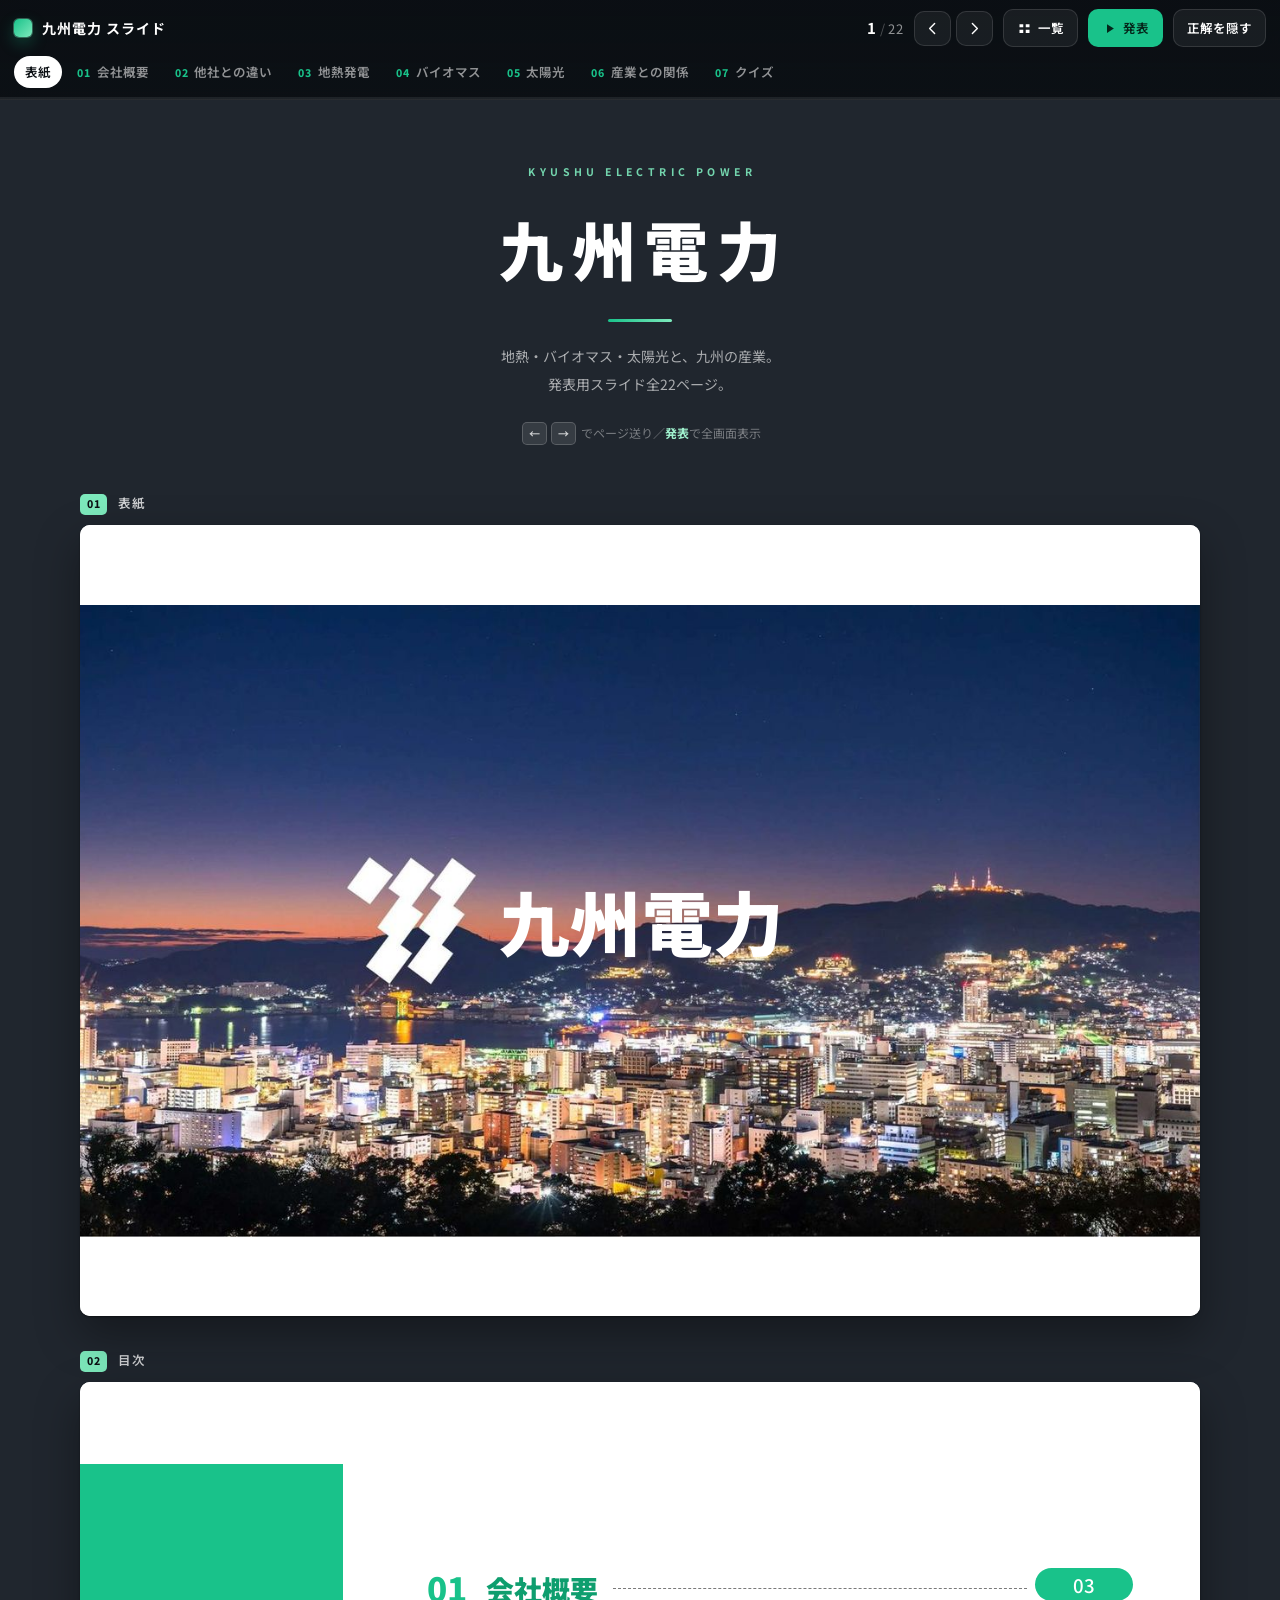
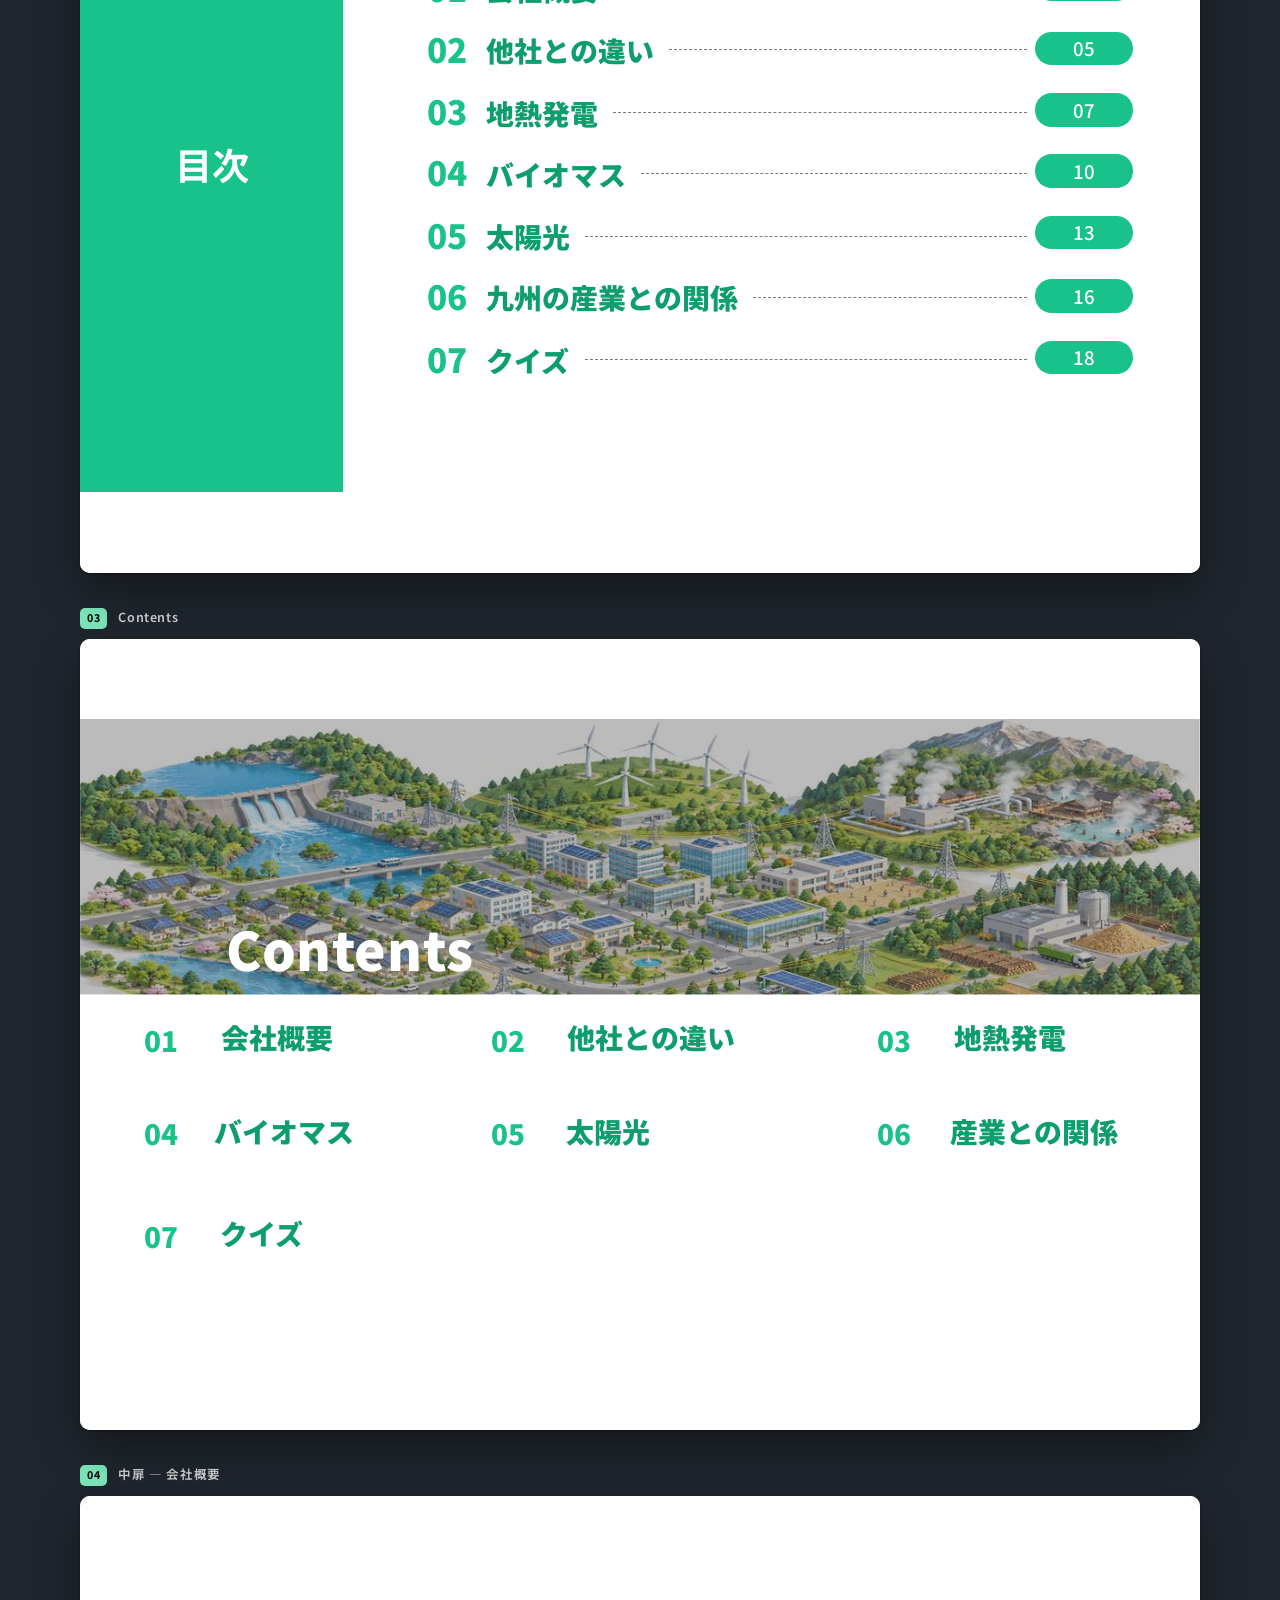
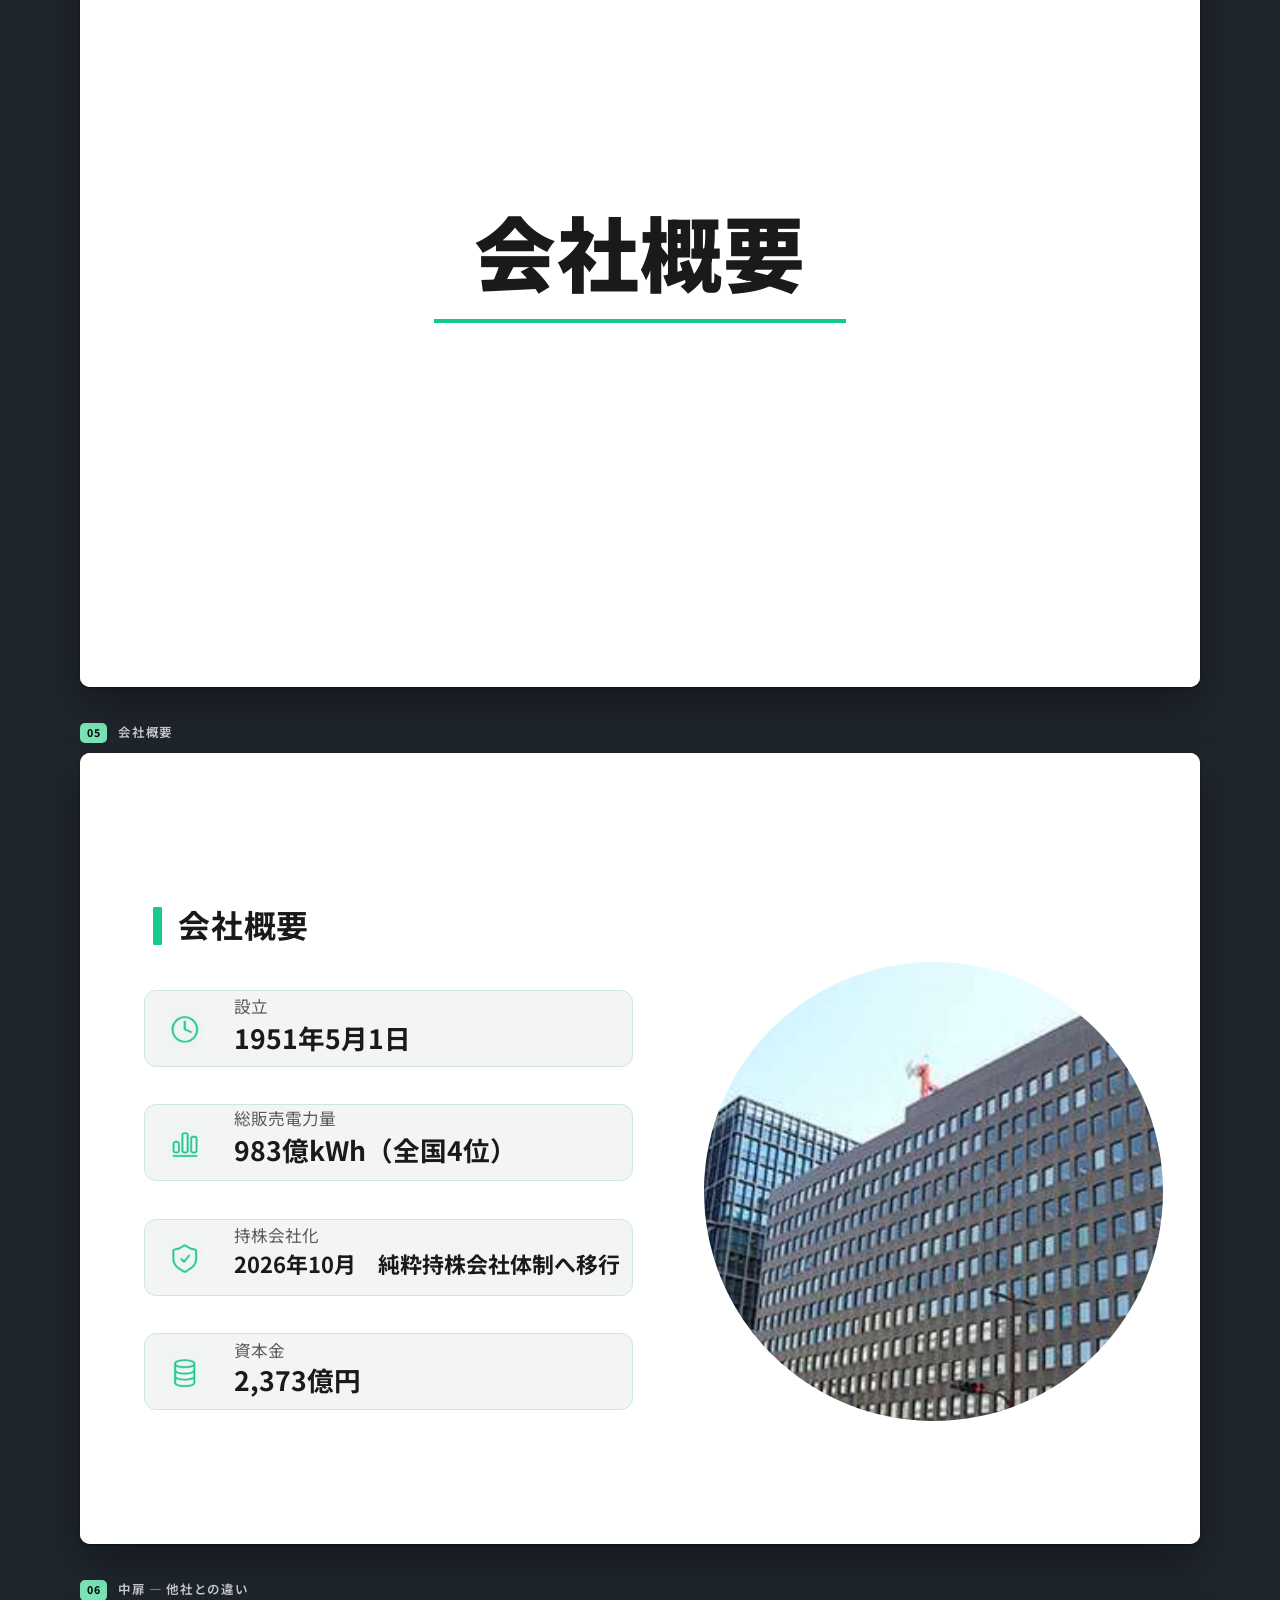
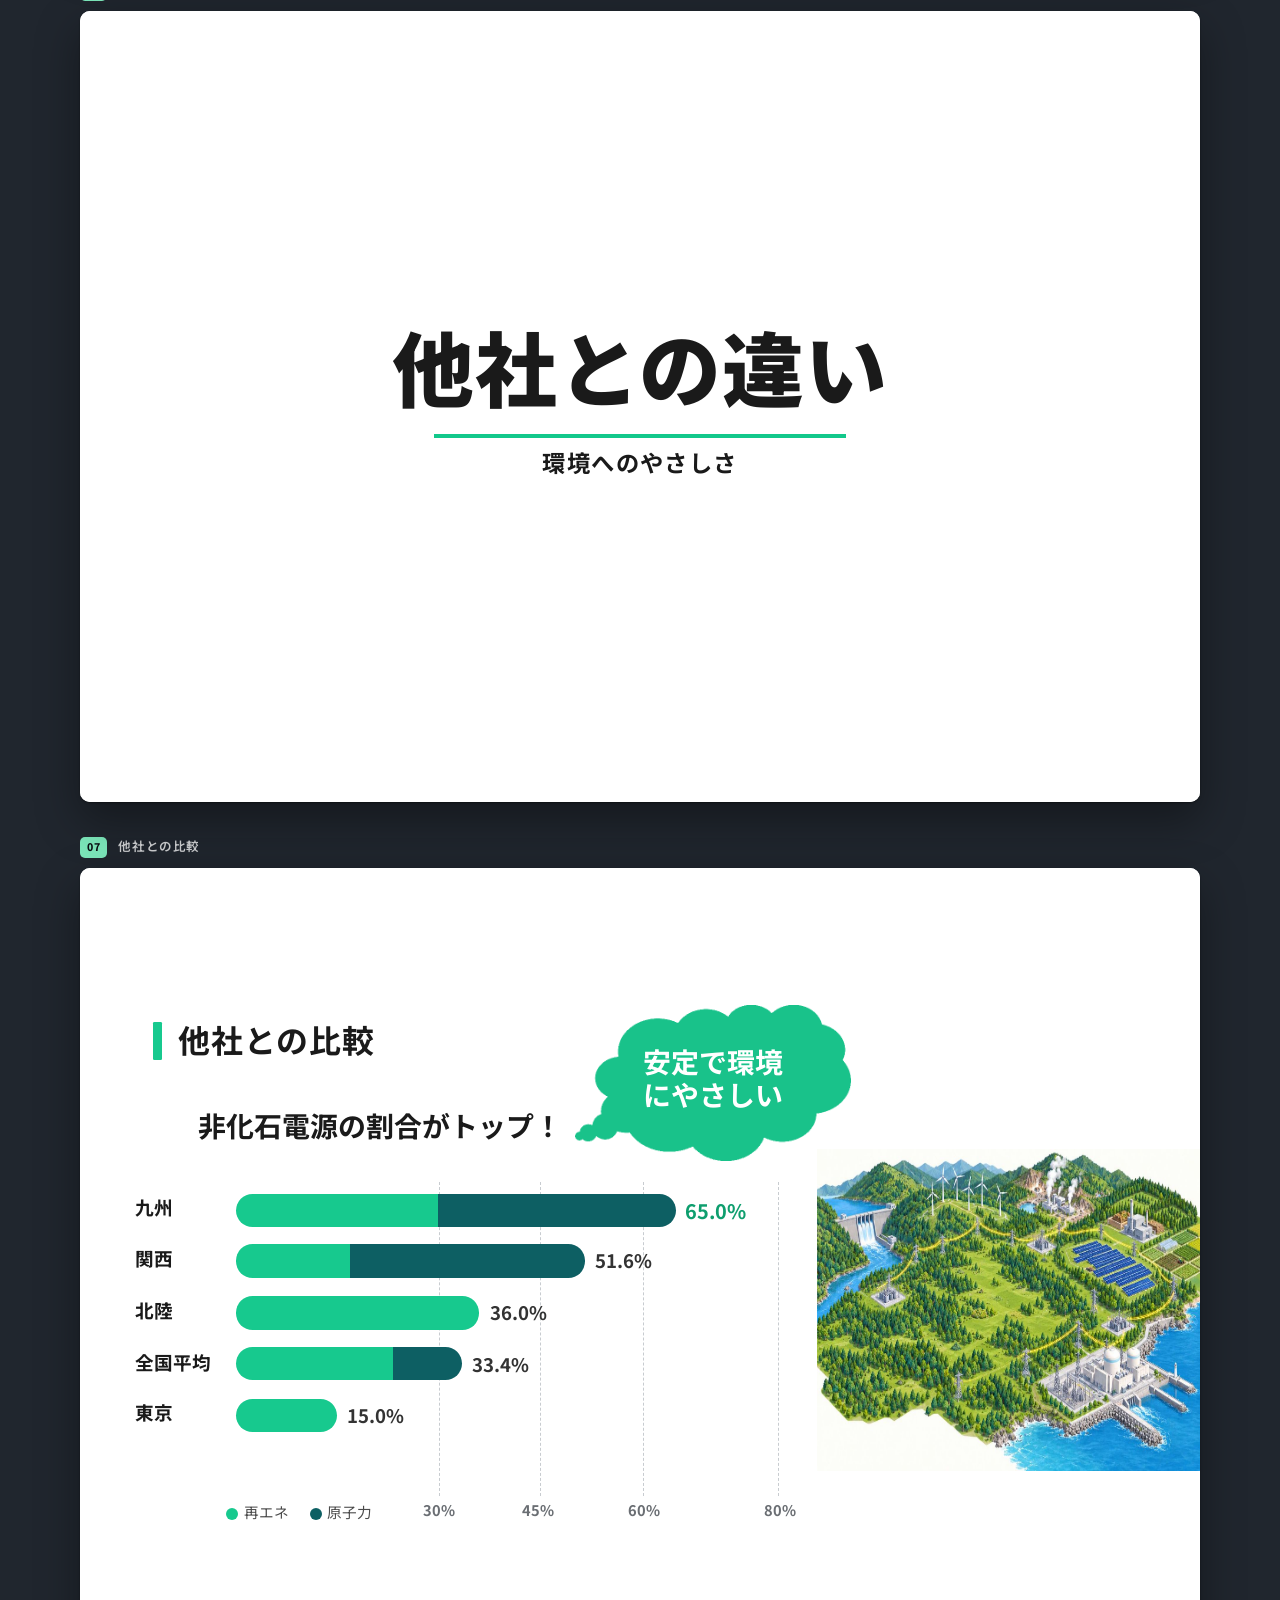
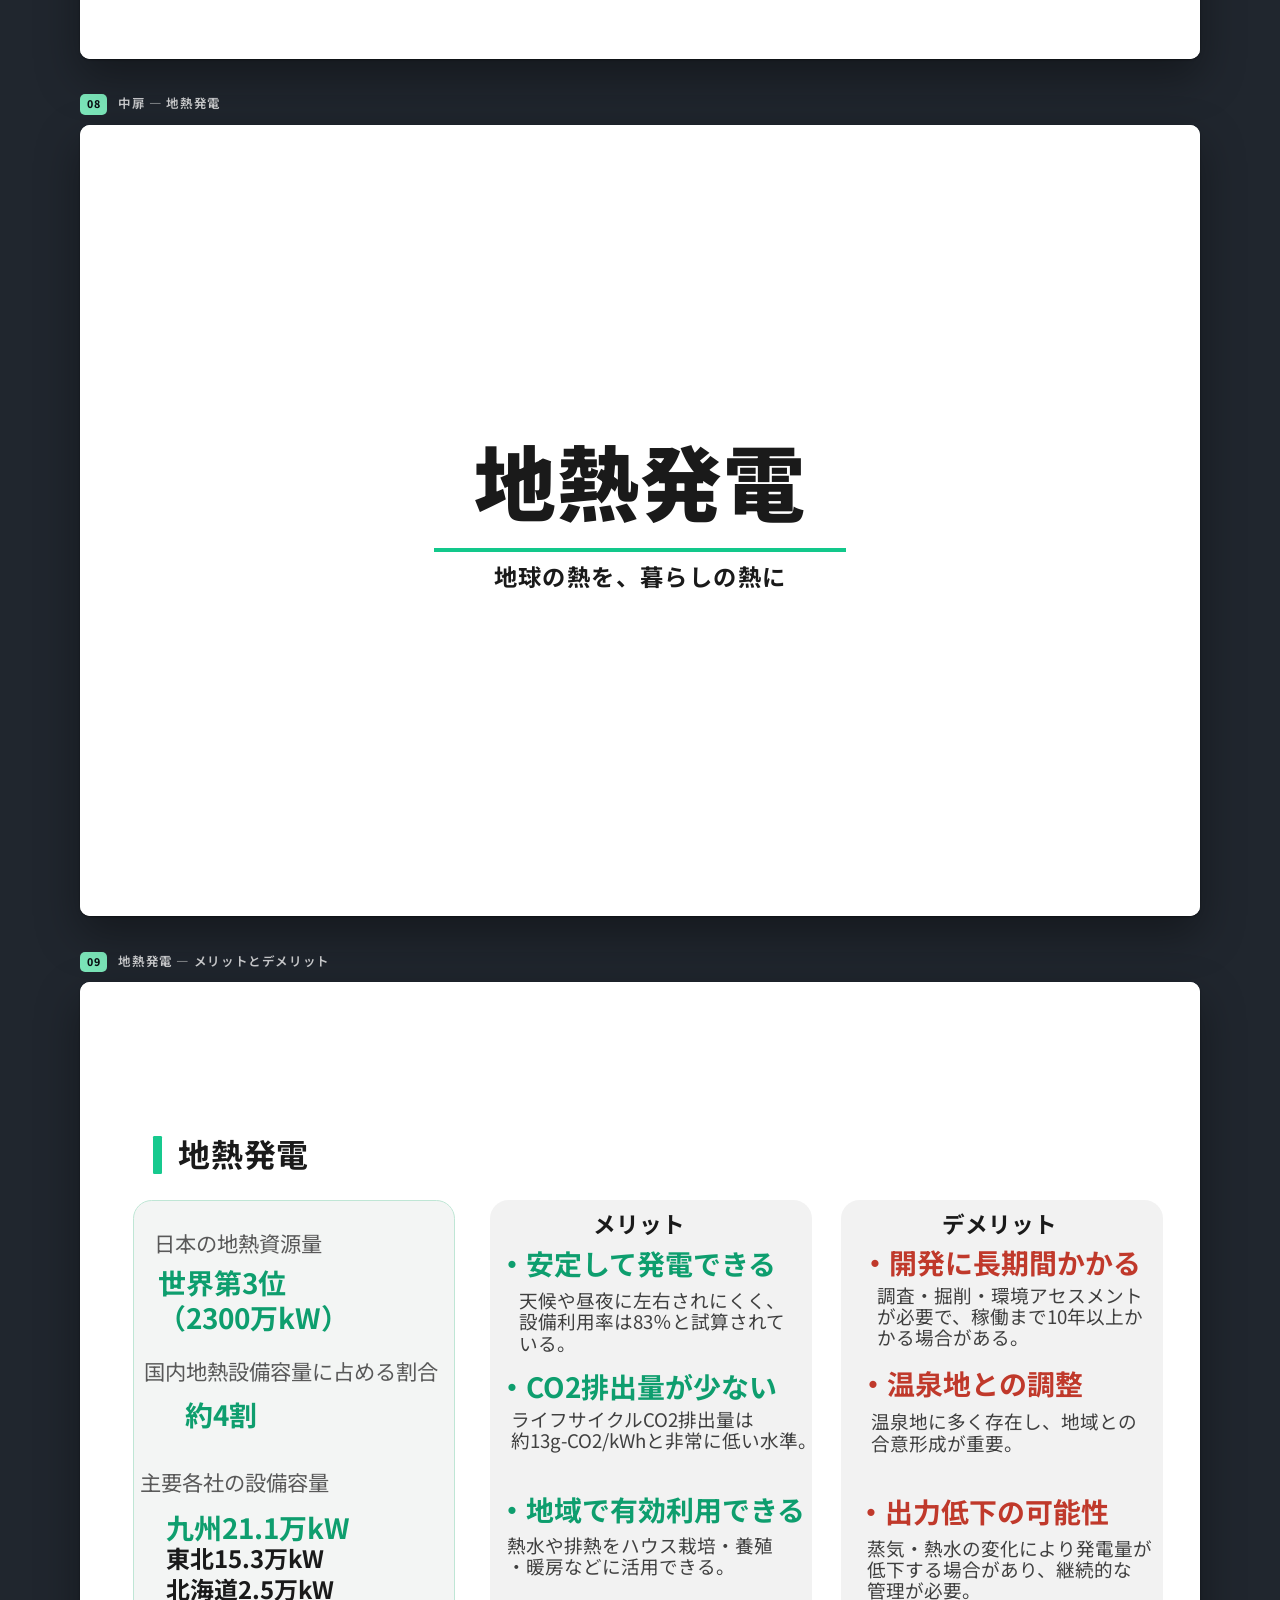
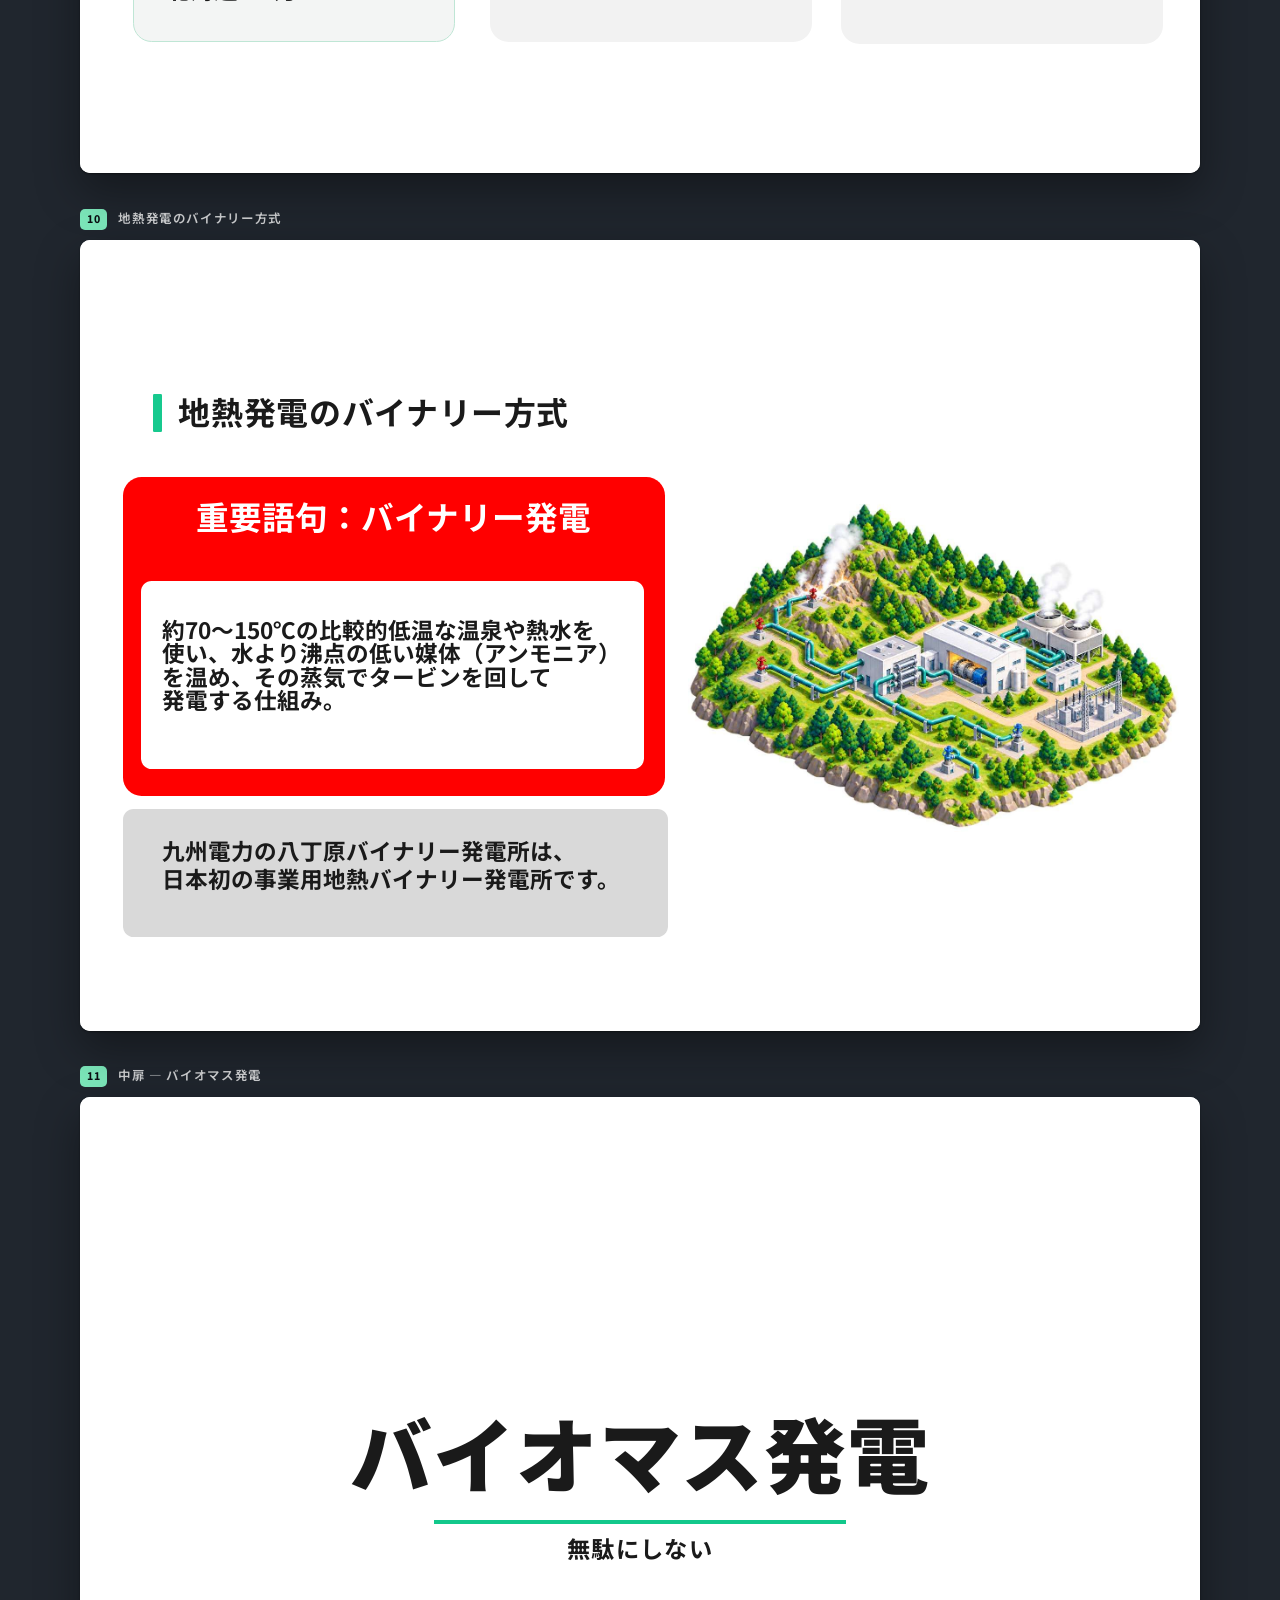
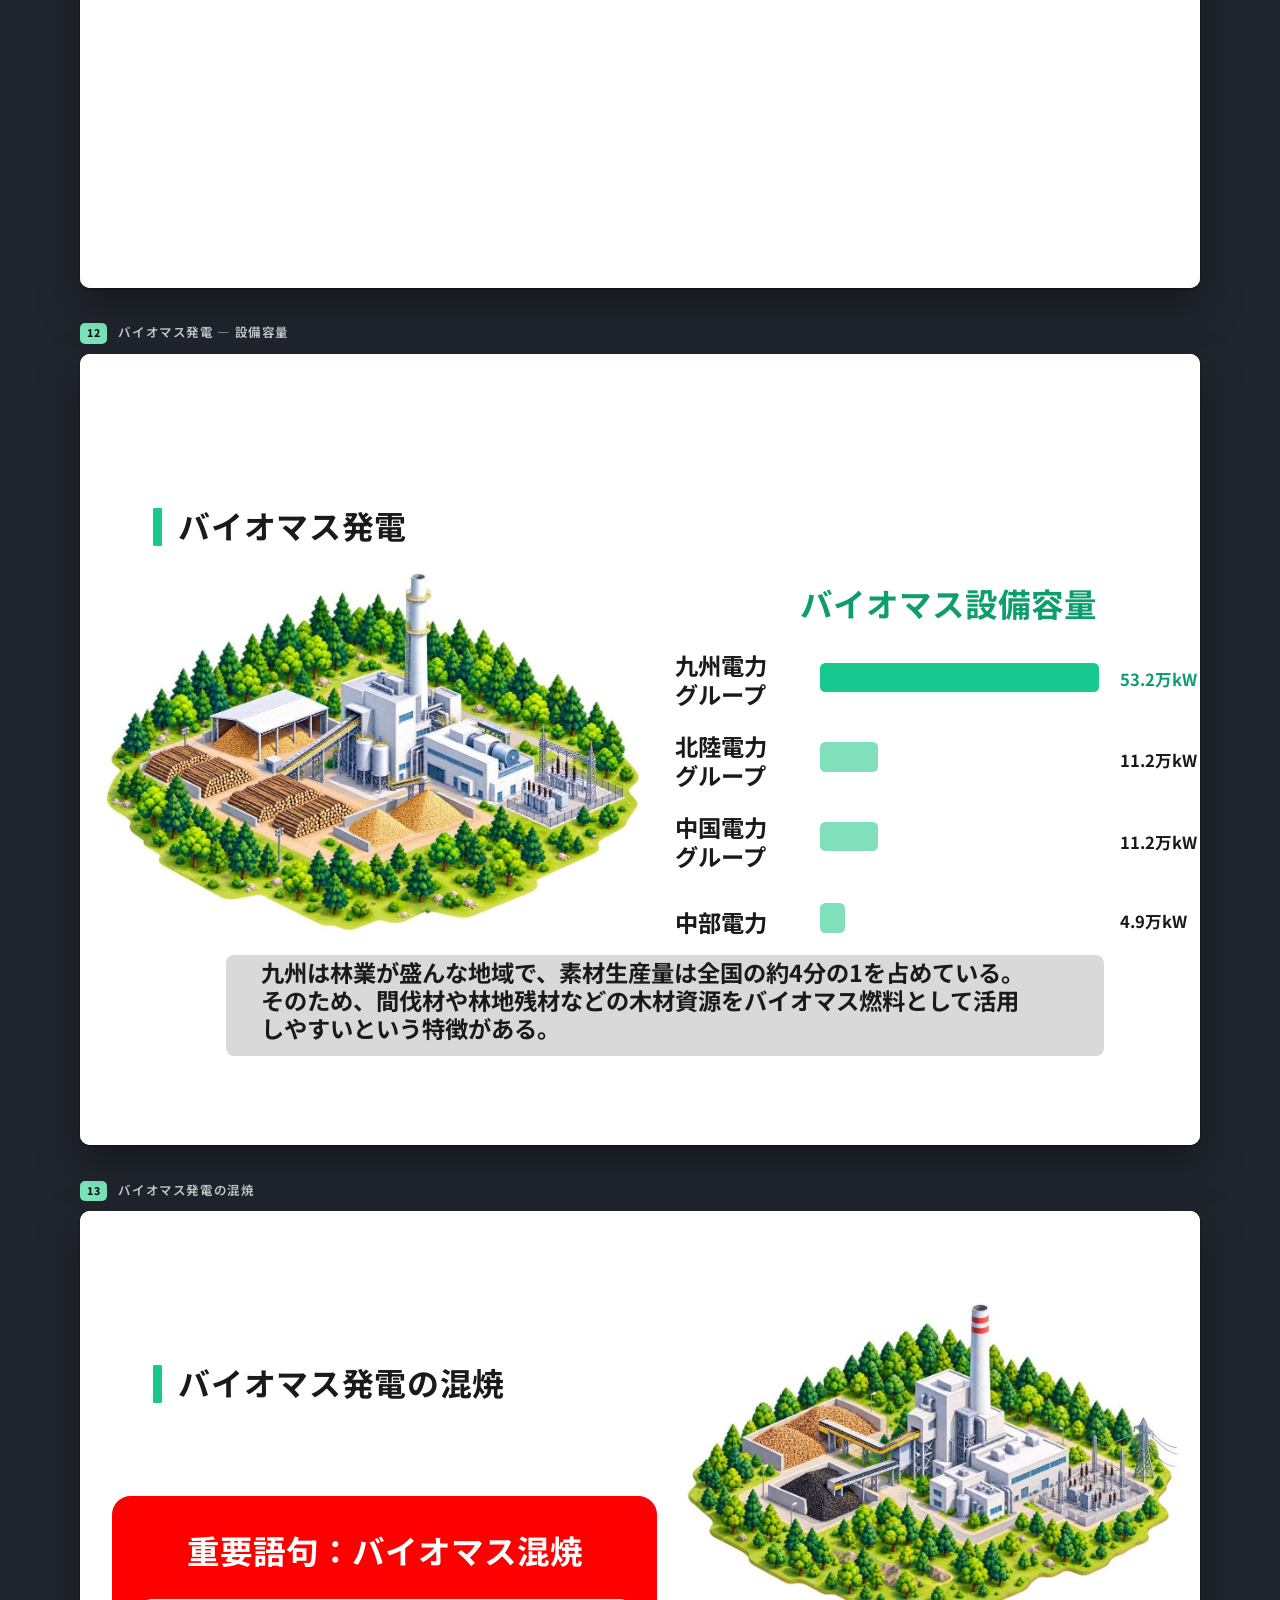
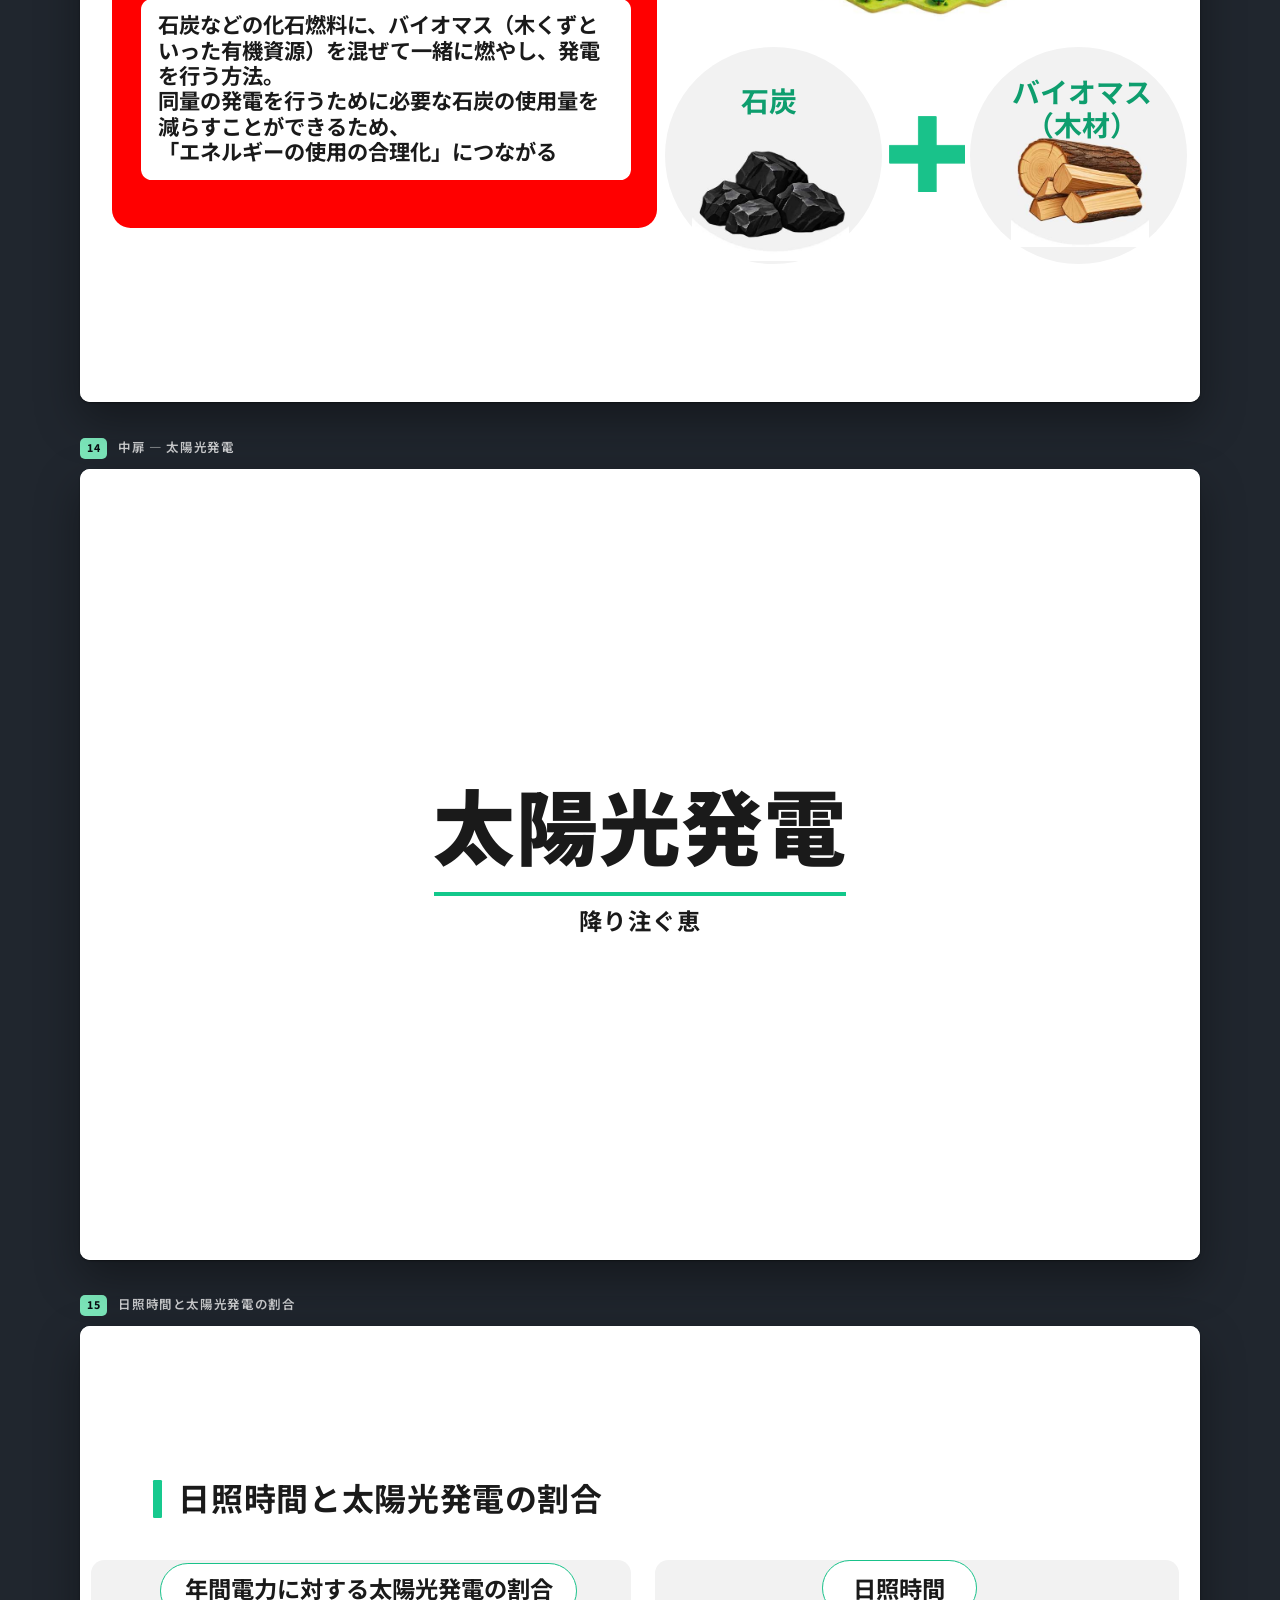
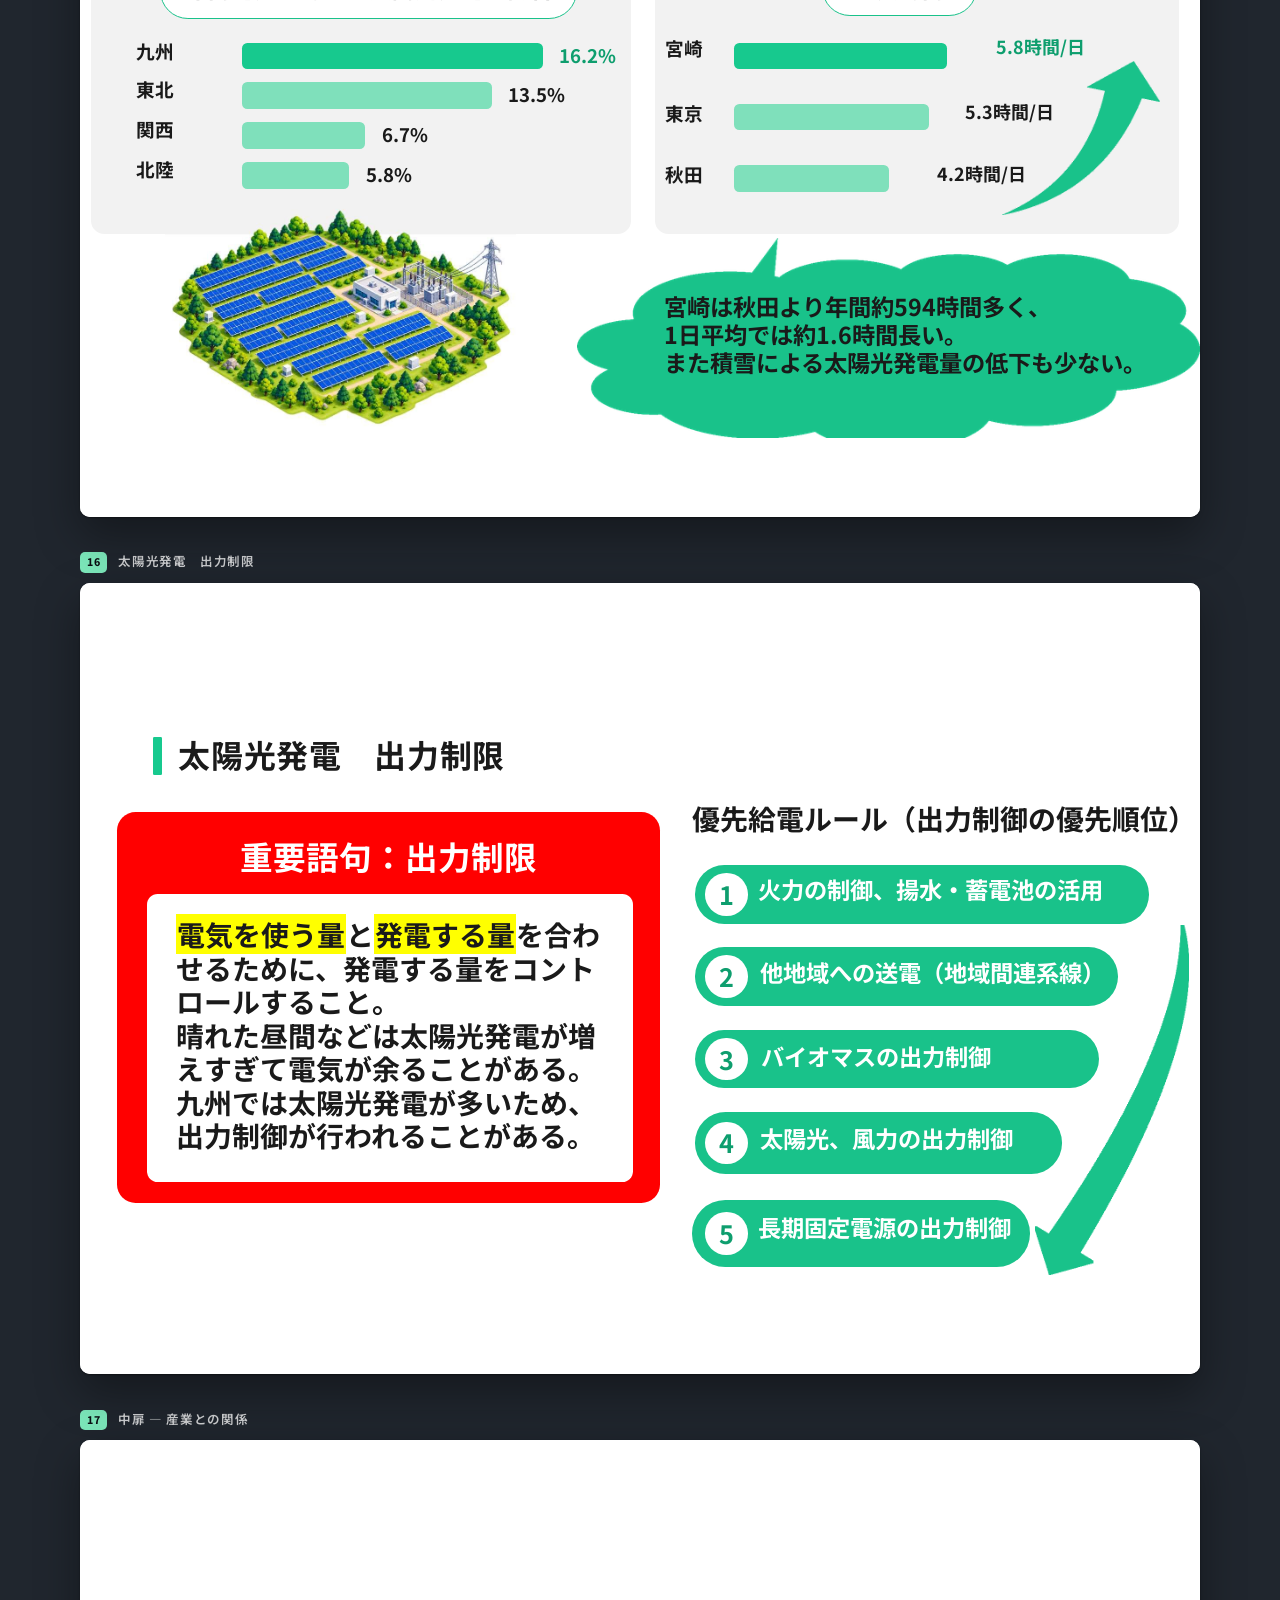
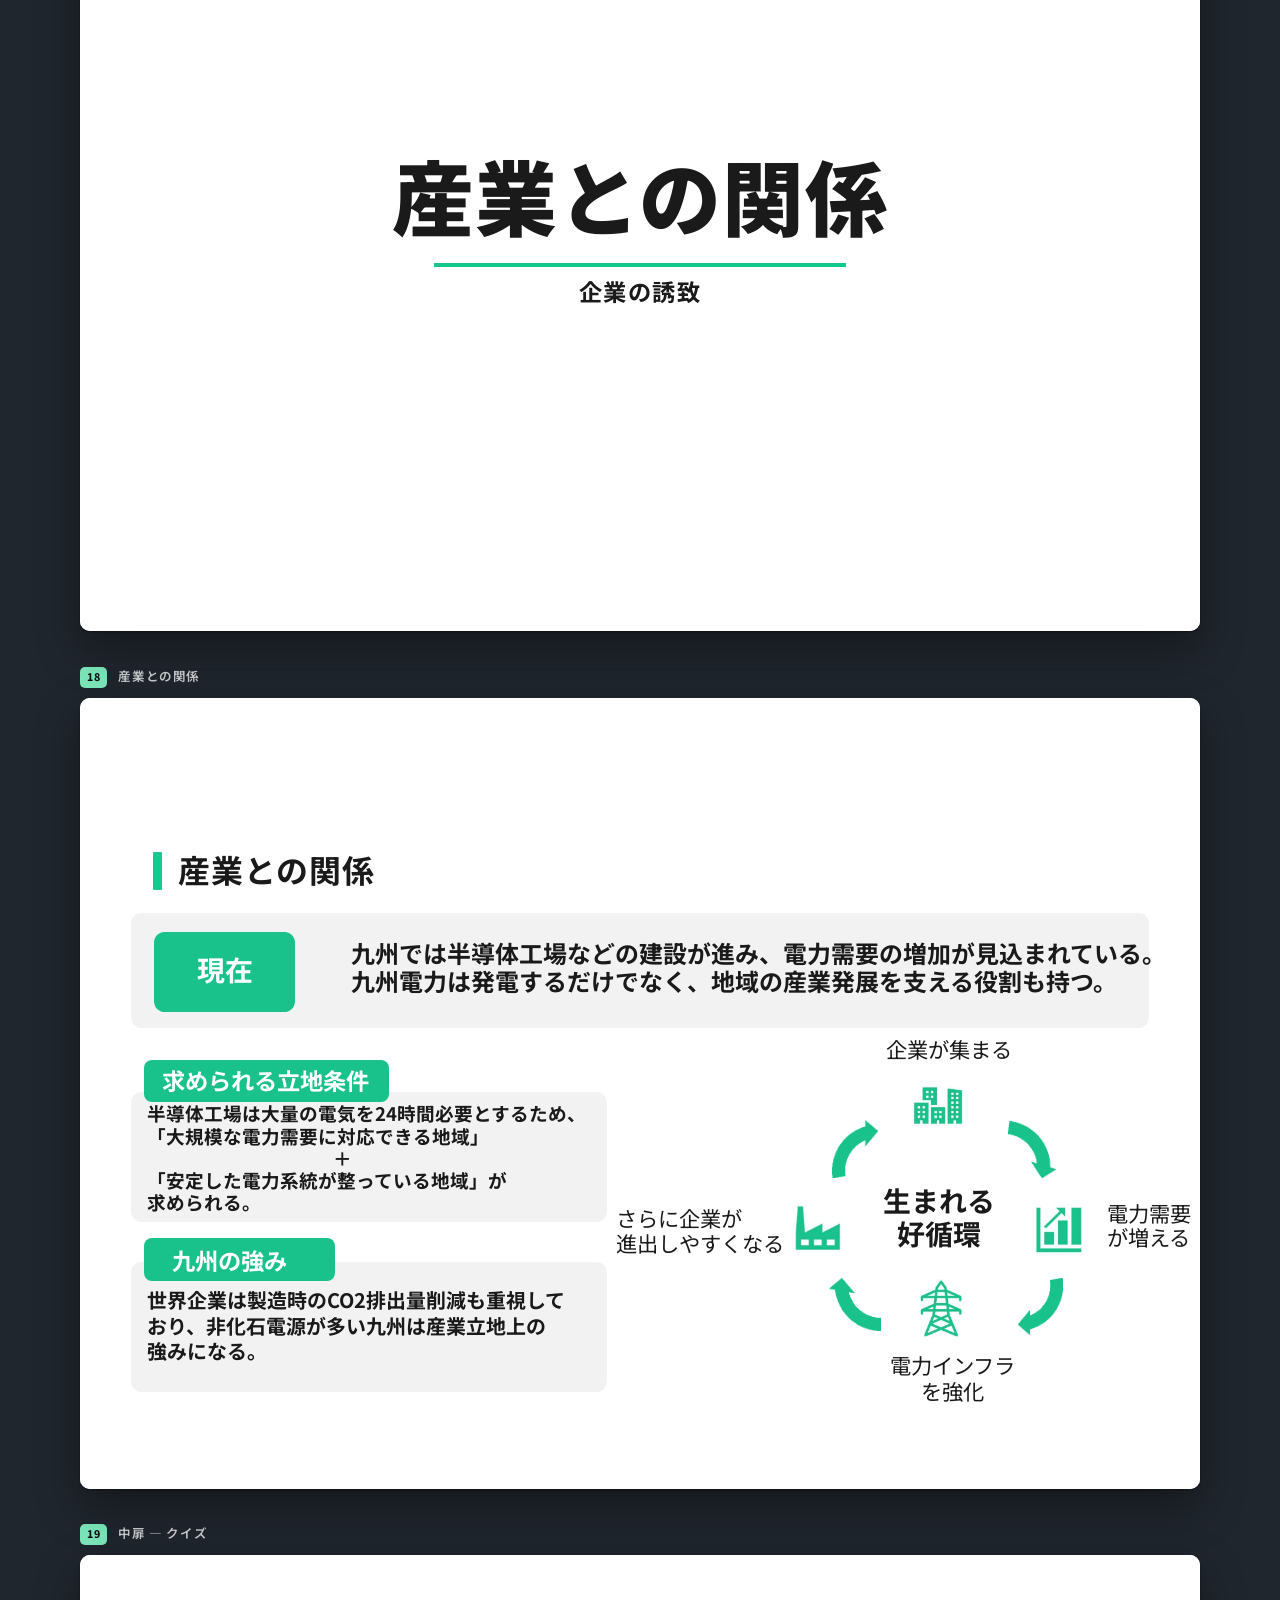
==== commit d19cf638: "スライドビューアーを作り込み、中扉のサブタイトルの位置を修正 スライドの再現内容はそのままに、見るための仕組みを整えた。  - 発表モード（全画面・1枚ずつ）を追加。左右クリック、矢印キー、スワイプで" ====
--- a/index.html
+++ b/index.html
@@ -14,17 +14,51 @@
 <body>
 <a class="skip" href="#s1">本文へスキップ</a>
 
-<header class="bar">
-  <p class="bar__title">九州電力 スライド<span>全22ページ</span></p>
-  <span class="bar__spacer"></span>
-  <p class="bar__count" id="count"><b>1</b> / 22</p>
-  <div class="bar__nav">
-    <button class="btn btn--icon" id="prev" type="button" aria-label="前のスライド">←</button>
-    <button class="btn btn--icon" id="next" type="button" aria-label="次のスライド">→</button>
+<header class="bar" id="bar">
+  <div class="bar__row">
+    <a class="brand" href="#top">
+      <span class="brand__mark" aria-hidden="true"></span>
+      <span class="brand__name">九州電力 スライド</span>
+    </a>
+    <span class="bar__spacer"></span>
+    <p class="bar__count" id="count"><b>1</b><i>/</i>22</p>
+    <div class="bar__nav">
+      <button class="btn btn--icon" id="prev" type="button" aria-label="前のスライド">
+        <svg viewBox="0 0 24 24" aria-hidden="true"><path d="M15 5l-7 7 7 7"/></svg>
+      </button>
+      <button class="btn btn--icon" id="next" type="button" aria-label="次のスライド">
+        <svg viewBox="0 0 24 24" aria-hidden="true"><path d="M9 5l7 7-7 7"/></svg>
+      </button>
+    </div>
+    <button class="btn" id="gridBtn" type="button" aria-pressed="false" aria-label="一覧表示に切り替え">
+      <svg viewBox="0 0 24 24" aria-hidden="true"><path d="M4 5h6v5H4zM14 5h6v5h-6zM4 14h6v5H4zM14 14h6v5h-6z"/></svg>
+      <span>一覧</span>
+    </button>
+    <button class="btn btn--accent" id="playBtn" type="button" aria-pressed="false" aria-label="発表モード（全画面）">
+      <svg viewBox="0 0 24 24" aria-hidden="true"><path d="M8 5l11 7-11 7z"/></svg>
+      <span>発表</span>
+    </button>
+    <button class="btn" id="ansBtn" type="button" aria-pressed="false" aria-label="クイズの正解の表示を切り替え"><span>正解を隠す</span></button>
   </div>
-  <button class="btn" id="gridBtn" type="button" aria-pressed="false">一覧</button>
-  <button class="btn" id="ansBtn" type="button" aria-pressed="false">正解を隠す</button>
+  <nav class="chapters" id="chapters" aria-label="章">
+    <a href="#s1" data-from="1">表紙</a>
+    <a href="#s4" data-from="4"><i>01</i>会社概要</a>
+    <a href="#s6" data-from="6"><i>02</i>他社との違い</a>
+    <a href="#s8" data-from="8"><i>03</i>地熱発電</a>
+    <a href="#s11" data-from="11"><i>04</i>バイオマス</a>
+    <a href="#s14" data-from="14"><i>05</i>太陽光</a>
+    <a href="#s17" data-from="17"><i>06</i>産業との関係</a>
+    <a href="#s19" data-from="19"><i>07</i>クイズ</a>
+  </nav>
+  <div class="bar__progress"><span id="progress"></span></div>
 </header>
+
+<section class="intro" id="top">
+  <p class="intro__eyebrow">KYUSHU ELECTRIC POWER</p>
+  <h1 class="intro__title">九州電力</h1>
+  <p class="intro__lead">地熱・バイオマス・太陽光と、九州の産業。<br>発表用スライド全22ページ。</p>
+  <p class="intro__hint"><kbd>←</kbd><kbd>→</kbd> でページ送り／<b>発表</b>で全画面表示</p>
+</section>
 
 <main class="deck" id="deck">
 
@@ -513,9 +547,26 @@
 
 </main>
 
+<div class="present-ui" id="presentUi" hidden>
+  <button class="present-ui__zone present-ui__zone--prev" type="button" aria-label="前のスライド"></button>
+  <button class="present-ui__zone present-ui__zone--next" type="button" aria-label="次のスライド"></button>
+  <div class="present-ui__bar">
+    <p class="present-ui__count" id="presentCount">1 / 22</p>
+    <p class="present-ui__label" id="presentLabel">表紙</p>
+    <button class="present-ui__exit" id="exitBtn" type="button">終了 <kbd>Esc</kbd></button>
+  </div>
+  <div class="present-ui__progress"><span id="presentProgress"></span></div>
+</div>
+
 <footer class="foot">
-  <p>九州電力についてのプレゼンテーション資料（全22ページ）をウェブページとして再現したものです。学習・発表用の資料であり、九州電力株式会社の公式サイトではありません。</p>
-  <p>← → キーでスライドを移動できます。</p>
+  <p class="foot__lead">九州電力についてのプレゼンテーション資料（全22ページ）を、1ページずつ再現したものです。</p>
+  <ul class="foot__keys">
+    <li><kbd>←</kbd><kbd>→</kbd> ページ送り</li>
+    <li><kbd>G</kbd> 一覧</li>
+    <li><kbd>F</kbd> 発表モード</li>
+    <li><kbd>Esc</kbd> 終了</li>
+  </ul>
+  <p class="foot__note">学習・発表用の資料であり、九州電力株式会社の公式サイトではありません。</p>
 </footer>
 
 <script src="js/main.js"></script>
--- a/css/style.css
+++ b/css/style.css
@@ -41,44 +41,121 @@
 
 /* ---------- 画面上部のバー ---------- */
 .bar{
-  position:sticky;top:0;z-index:50;display:flex;align-items:center;gap:14px;
-  padding:0 16px;height:52px;background:rgba(17,21,26,.92);backdrop-filter:blur(10px);
+  position:sticky;top:0;z-index:60;
+  background:linear-gradient(180deg,rgba(10,14,18,.96),rgba(10,14,18,.9));
+  backdrop-filter:blur(16px) saturate(140%);
   border-bottom:1px solid var(--ui-line);
 }
-.bar__title{font-size:14px;font-weight:700;letter-spacing:.06em;white-space:nowrap}
-.bar__title span{color:#7de9bc;font-weight:500;margin-left:8px;font-size:12px;letter-spacing:.02em}
+.bar__row{
+  display:flex;align-items:center;gap:10px;height:56px;
+  width:min(100% - 28px,1480px);margin-inline:auto;
+}
 .bar__spacer{flex:1}
-.bar__count{font-size:12.5px;color:rgba(255,255,255,.62);font-variant-numeric:tabular-nums;white-space:nowrap}
-.bar__count b{color:#fff;font-weight:700}
+.brand{display:flex;align-items:center;gap:10px;text-decoration:none;color:#fff;flex:0 0 auto}
+.brand__mark{
+  width:18px;height:18px;border-radius:5px;flex:0 0 auto;
+  background:linear-gradient(135deg,var(--green),#7de9bc);
+  box-shadow:0 0 0 1px rgba(125,233,188,.35),0 6px 16px rgba(25,194,138,.3);
+}
+.brand__name{font-size:14px;font-weight:700;letter-spacing:.07em;white-space:nowrap}
+.bar__count{
+  font-size:13px;color:rgba(255,255,255,.55);font-variant-numeric:tabular-nums;
+  white-space:nowrap;letter-spacing:.06em;
+}
+.bar__count b{color:#fff;font-weight:700;font-size:15px}
+.bar__count i{font-style:normal;margin:0 3px;opacity:.5}
+
 .btn{
+  display:inline-flex;align-items:center;gap:6px;
   appearance:none;border:1px solid var(--ui-line);background:rgba(255,255,255,.06);color:#fff;
-  font:inherit;font-size:12.5px;font-weight:600;padding:7px 13px;border-radius:999px;cursor:pointer;
-  white-space:nowrap;transition:background .2s,border-color .2s;
-}
-.btn:hover{background:rgba(255,255,255,.14);border-color:rgba(125,233,188,.6)}
-.btn--icon{padding:7px 11px;font-size:14px;line-height:1}
-.bar__nav{display:flex;gap:6px}
+  font:inherit;font-size:12.5px;font-weight:600;padding:8px 13px;border-radius:10px;cursor:pointer;
+  white-space:nowrap;transition:background .18s,border-color .18s,transform .18s,color .18s;
+}
+.btn svg{width:15px;height:15px;fill:currentColor;stroke:none;flex:0 0 auto}
+.btn:hover{background:rgba(255,255,255,.13);border-color:rgba(255,255,255,.28)}
+.btn:active{transform:translateY(1px)}
+.btn[aria-pressed="true"]{background:rgba(25,194,138,.18);border-color:rgba(125,233,188,.55);color:#9ff0cd}
+.btn--icon{padding:8px 9px}
+.btn--icon svg{width:17px;height:17px;fill:none;stroke:currentColor;stroke-width:2;stroke-linecap:round;stroke-linejoin:round}
+.btn--accent{background:var(--green);border-color:transparent;color:#05261a}
+.btn--accent:hover{background:#25d59a;border-color:transparent}
+.bar__nav{display:flex;gap:5px}
+
+/* 章ナビ */
+.chapters{
+  display:flex;gap:4px;overflow-x:auto;scrollbar-width:none;
+  width:min(100% - 28px,1480px);margin-inline:auto;padding-bottom:9px;
+}
+.chapters::-webkit-scrollbar{display:none}
+.chapters a{
+  display:flex;align-items:baseline;gap:6px;text-decoration:none;white-space:nowrap;
+  font-size:12.5px;font-weight:600;color:rgba(255,255,255,.55);
+  padding:6px 11px;border-radius:999px;transition:background .18s,color .18s;
+}
+.chapters a i{font-style:normal;font-size:10.5px;font-weight:800;color:var(--green);letter-spacing:.08em}
+.chapters a:hover{background:rgba(255,255,255,.08);color:#fff}
+.chapters a.is-active{background:#fff;color:#0b0f13}
+.chapters a.is-active i{color:var(--green-deep)}
+
+.bar__progress{height:2px;background:rgba(255,255,255,.08)}
+.bar__progress span{display:block;height:100%;width:0;background:linear-gradient(90deg,var(--green),#7de9bc);transition:width .15s linear}
+
+/* ---------- 扉 ---------- */
+.intro{
+  text-align:center;padding:clamp(34px,6vw,64px) 20px clamp(24px,4vw,38px);
+  width:min(100% - 32px,900px);margin-inline:auto;
+}
+.intro__eyebrow{
+  margin:0;font-size:10.5px;font-weight:700;letter-spacing:.42em;text-indent:.42em;
+  color:#7de9bc;opacity:.9;
+}
+.intro__title{
+  margin:16px 0 0;font-size:clamp(38px,7vw,64px);font-weight:900;letter-spacing:.14em;text-indent:.14em;
+}
+.intro__title::after{
+  content:"";display:block;width:64px;height:3px;margin:20px auto 0;border-radius:2px;
+  background:linear-gradient(90deg,var(--green),#7de9bc);
+}
+.intro__lead{margin:20px 0 0;font-size:14px;line-height:2;color:rgba(255,255,255,.62)}
+.intro__hint{margin:24px 0 0;font-size:12px;color:rgba(255,255,255,.4)}
+.intro__hint b{color:#9ff0cd}
+kbd{
+  display:inline-block;padding:2px 6px;margin:0 2px;border-radius:5px;
+  background:rgba(255,255,255,.1);border:1px solid rgba(255,255,255,.18);
+  font:inherit;font-size:.92em;font-weight:600;line-height:1.5;color:rgba(255,255,255,.8);
+}
 
 /* ---------- スライドの並び ---------- */
-.deck{padding:26px 16px 80px;display:grid;gap:26px;justify-items:center}
-.item{width:min(100%,1120px);scroll-margin-top:66px}
+.deck{padding:10px 16px 90px;display:grid;gap:34px;justify-items:center}
+.item{width:min(100%,1120px);scroll-margin-top:106px}
 .item__no{
-  display:flex;align-items:baseline;gap:10px;margin:0 0 8px;
-  font-size:12px;letter-spacing:.14em;color:rgba(255,255,255,.5);font-weight:600;
-}
-.item__no b{color:#7de9bc;font-weight:800}
-.item__no em{font-style:normal;color:rgba(255,255,255,.72);letter-spacing:.04em;font-weight:500}
+  display:flex;align-items:baseline;gap:11px;margin:0 0 10px;
+  font-size:11.5px;letter-spacing:.14em;color:rgba(255,255,255,.38);font-weight:600;
+}
+.item__no b{
+  color:#0b0f13;background:#7de9bc;font-weight:800;letter-spacing:.06em;
+  padding:2px 7px;border-radius:5px;font-size:10.5px;
+}
+.item__no em{font-style:normal;color:rgba(255,255,255,.78);letter-spacing:.05em;font-weight:600;font-size:12.5px}
 
 .stage{
-  container-type:inline-size;width:100%;border-radius:8px;overflow:hidden;
-  box-shadow:0 2px 6px rgba(0,0,0,.28),0 18px 44px rgba(0,0,0,.34);background:#fff;
-}
+  container-type:inline-size;width:100%;border-radius:10px;overflow:hidden;background:#fff;
+  box-shadow:0 1px 2px rgba(0,0,0,.4),0 18px 44px rgba(0,0,0,.36);
+  transition:transform .42s cubic-bezier(.2,.8,.3,1),box-shadow .42s,opacity .42s;
+}
+.item:not(.is-seen) .stage{opacity:0;transform:translateY(22px) scale(.985)}
+.item.is-seen .stage{opacity:1;transform:none}
 
 /* ---------- 一覧（サムネイル）表示 ---------- */
-.deck.is-grid{grid-template-columns:repeat(auto-fill,minmax(230px,1fr));gap:18px;justify-items:stretch;max-width:1400px;margin-inline:auto}
-.deck.is-grid .item{width:100%}
-.deck.is-grid .item__no{font-size:11px;margin-bottom:5px}
-.deck.is-grid .stage{box-shadow:0 2px 10px rgba(0,0,0,.3)}
+.deck.is-grid{
+  grid-template-columns:repeat(auto-fill,minmax(224px,1fr));gap:20px 16px;
+  justify-items:stretch;width:min(100% - 20px,1560px);margin-inline:auto;padding-top:18px;
+}
+.deck.is-grid .item{width:100%;cursor:pointer}
+.deck.is-grid .item__no{font-size:10.5px;margin-bottom:7px;gap:8px}
+.deck.is-grid .item__no em{font-size:11px}
+.deck.is-grid .stage{box-shadow:0 2px 10px rgba(0,0,0,.34);transition:transform .25s cubic-bezier(.2,.8,.3,1),box-shadow .25s}
+.deck.is-grid .item:hover .stage{transform:translateY(-4px);box-shadow:0 10px 28px rgba(0,0,0,.45),0 0 0 2px rgba(125,233,188,.55)}
 
 /* =========================================================
    スライド本体
@@ -141,7 +218,7 @@
 /* 中扉 */
 .div-title{--fs:61.5;--fw:900;--y:228;--lh:1.28;--ls:.01em;text-align:center}
 .div-rule{--x:266;--y:318;--w:310;--h:3;--bg:#12c88b}
-.div-sub{--fs:17.5;--fw:700;--y:328;--x:0;--w:842;text-align:center;--ls:.06em}
+.div-sub{--fs:17.5;--fw:700;--y:328;--x:0;width:calc(842 * var(--u));text-align:center;--ls:.06em}
 
 /* 棒グラフ共通 */
 .bar-seg{position:absolute;height:calc(var(--h,25) * var(--u));
@@ -192,31 +269,103 @@
 .answer b{color:#ff0000;font-weight:700}
 .is-hidden-answer .answer{visibility:hidden}
 
+/* ---------- 発表モード ---------- */
+body.is-present{overflow:hidden}
+body.is-present .bar,body.is-present .intro,body.is-present .foot{display:none}
+.deck.is-present{
+  position:fixed;inset:0;z-index:70;margin:0;padding:0;gap:0;
+  display:grid;place-items:center;background:#07090c;width:100%;max-width:none;
+}
+.deck.is-present .item{
+  display:none;width:min(100vw - 24px,calc((100vh - 96px) * 842 / 595));max-width:none;margin:0;
+}
+.deck.is-present .item.is-active{display:block}
+.deck.is-present .item__no{display:none}
+.deck.is-present .stage{
+  border-radius:6px;opacity:1;transform:none;
+  box-shadow:0 30px 80px rgba(0,0,0,.6);
+  animation:slideIn .38s cubic-bezier(.2,.8,.3,1);
+}
+@keyframes slideIn{from{opacity:0;transform:translateY(10px) scale(.992)}to{opacity:1;transform:none}}
+
+.present-ui{position:fixed;inset:0;z-index:75;pointer-events:none}
+.present-ui__zone{
+  position:absolute;top:0;bottom:0;width:26%;border:0;background:transparent;cursor:pointer;
+  pointer-events:auto;appearance:none;
+}
+.present-ui__zone--prev{left:0;cursor:w-resize}
+.present-ui__zone--next{right:0;cursor:e-resize}
+.present-ui__bar{
+  position:absolute;left:0;right:0;bottom:0;height:50px;
+  display:flex;align-items:center;gap:14px;padding:0 18px;
+  background:linear-gradient(180deg,transparent,rgba(7,9,12,.92));
+  opacity:.25;transition:opacity .25s;pointer-events:auto;
+}
+.present-ui:hover .present-ui__bar,.present-ui__bar:focus-within{opacity:1}
+.present-ui__count{
+  margin:0;font-size:13px;font-weight:700;color:#fff;font-variant-numeric:tabular-nums;letter-spacing:.08em;
+}
+.present-ui__label{margin:0;font-size:12.5px;color:rgba(255,255,255,.55);flex:1;
+  overflow:hidden;text-overflow:ellipsis;white-space:nowrap}
+.present-ui__exit{
+  appearance:none;border:1px solid rgba(255,255,255,.2);background:rgba(255,255,255,.08);color:#fff;
+  font:inherit;font-size:12px;font-weight:600;padding:6px 12px;border-radius:8px;cursor:pointer;
+}
+.present-ui__exit:hover{background:rgba(255,255,255,.16)}
+.present-ui__progress{position:absolute;left:0;right:0;bottom:0;height:2px;background:rgba(255,255,255,.1)}
+.present-ui__progress span{display:block;height:100%;width:0;background:var(--green);transition:width .25s}
+
 /* ---------- フッター ---------- */
 .foot{
-  border-top:1px solid var(--ui-line);padding:26px 16px 44px;text-align:center;
-  color:rgba(255,255,255,.45);font-size:12px;line-height:1.9;
-}
-.foot a{color:#7de9bc}
+  border-top:1px solid var(--ui-line);padding:34px 20px 52px;text-align:center;
+  color:rgba(255,255,255,.4);font-size:12px;line-height:1.9;
+}
+.foot__lead{margin:0;color:rgba(255,255,255,.6);font-size:12.5px}
+.foot__keys{
+  display:flex;justify-content:center;flex-wrap:wrap;gap:8px 18px;margin:18px 0;padding:0;
+  font-size:11.5px;color:rgba(255,255,255,.45);
+}
+.foot__keys li{list-style:none}
+.foot__note{margin:0;font-size:11px;color:rgba(255,255,255,.3)}
 
 /* ---------- 画面が狭いとき ---------- */
-@media (max-width:820px){
-  .bar{gap:8px;padding:0 10px}
-  .bar__title span{display:none}
-  .btn{padding:7px 10px;font-size:12px}
-  .btn--icon{padding:7px 9px}
-}
-@media (max-width:640px){
-  .bar__title{display:none}
-  .deck{padding:16px 10px 60px;gap:18px}
-  .deck.is-grid{grid-template-columns:repeat(auto-fill,minmax(150px,1fr));gap:12px}
-  .item__no{font-size:11px;letter-spacing:.08em}
-}
-@media (max-width:420px){
+@media (max-width:980px){
+  .bar__row{gap:7px;height:52px}
+  #gridBtn span{display:none}
+  #gridBtn{padding:8px 10px}
+  .item{scroll-margin-top:100px}
+}
+@media (max-width:620px){
+  .brand__name{display:none}
+  .btn{font-size:11.5px;padding:8px 11px}
+  .deck{padding:8px 10px 60px;gap:24px}
+  .deck.is-grid{grid-template-columns:repeat(auto-fill,minmax(148px,1fr));gap:14px 10px}
+  .chapters{padding-bottom:8px}
+  .chapters a{font-size:11.5px;padding:5px 9px}
+  .intro{padding-top:36px}
+  .foot__keys{gap:6px 12px}
+}
+@media (max-width:430px){
   .bar__count{display:none}
-}
+  #playBtn span{display:none}
+  #playBtn{padding:8px 10px}
+}
+
+/* ---------- 印刷（1ページに1枚） ---------- */
+@media print{
+  body{background:#fff}
+  .bar,.intro,.foot,.present-ui{display:none}
+  .deck{display:block;padding:0}
+  .item{width:100%;page-break-after:always;break-after:page}
+  .item__no{color:#666;margin:0 0 4px}
+  .item__no b{background:#eee;color:#111}
+  .stage{box-shadow:none;border:1px solid #ddd;opacity:1;transform:none}
+}
+
 @media (prefers-reduced-motion:reduce){
   html{scroll-behavior:auto}
+  *,*::before,*::after{animation-duration:.001ms!important;transition-duration:.001ms!important}
+  .item:not(.is-seen) .stage{opacity:1;transform:none}
 }
 
 /* 画像枠にぴったり合わせる（原資料で縦横比が調整されているもの） */
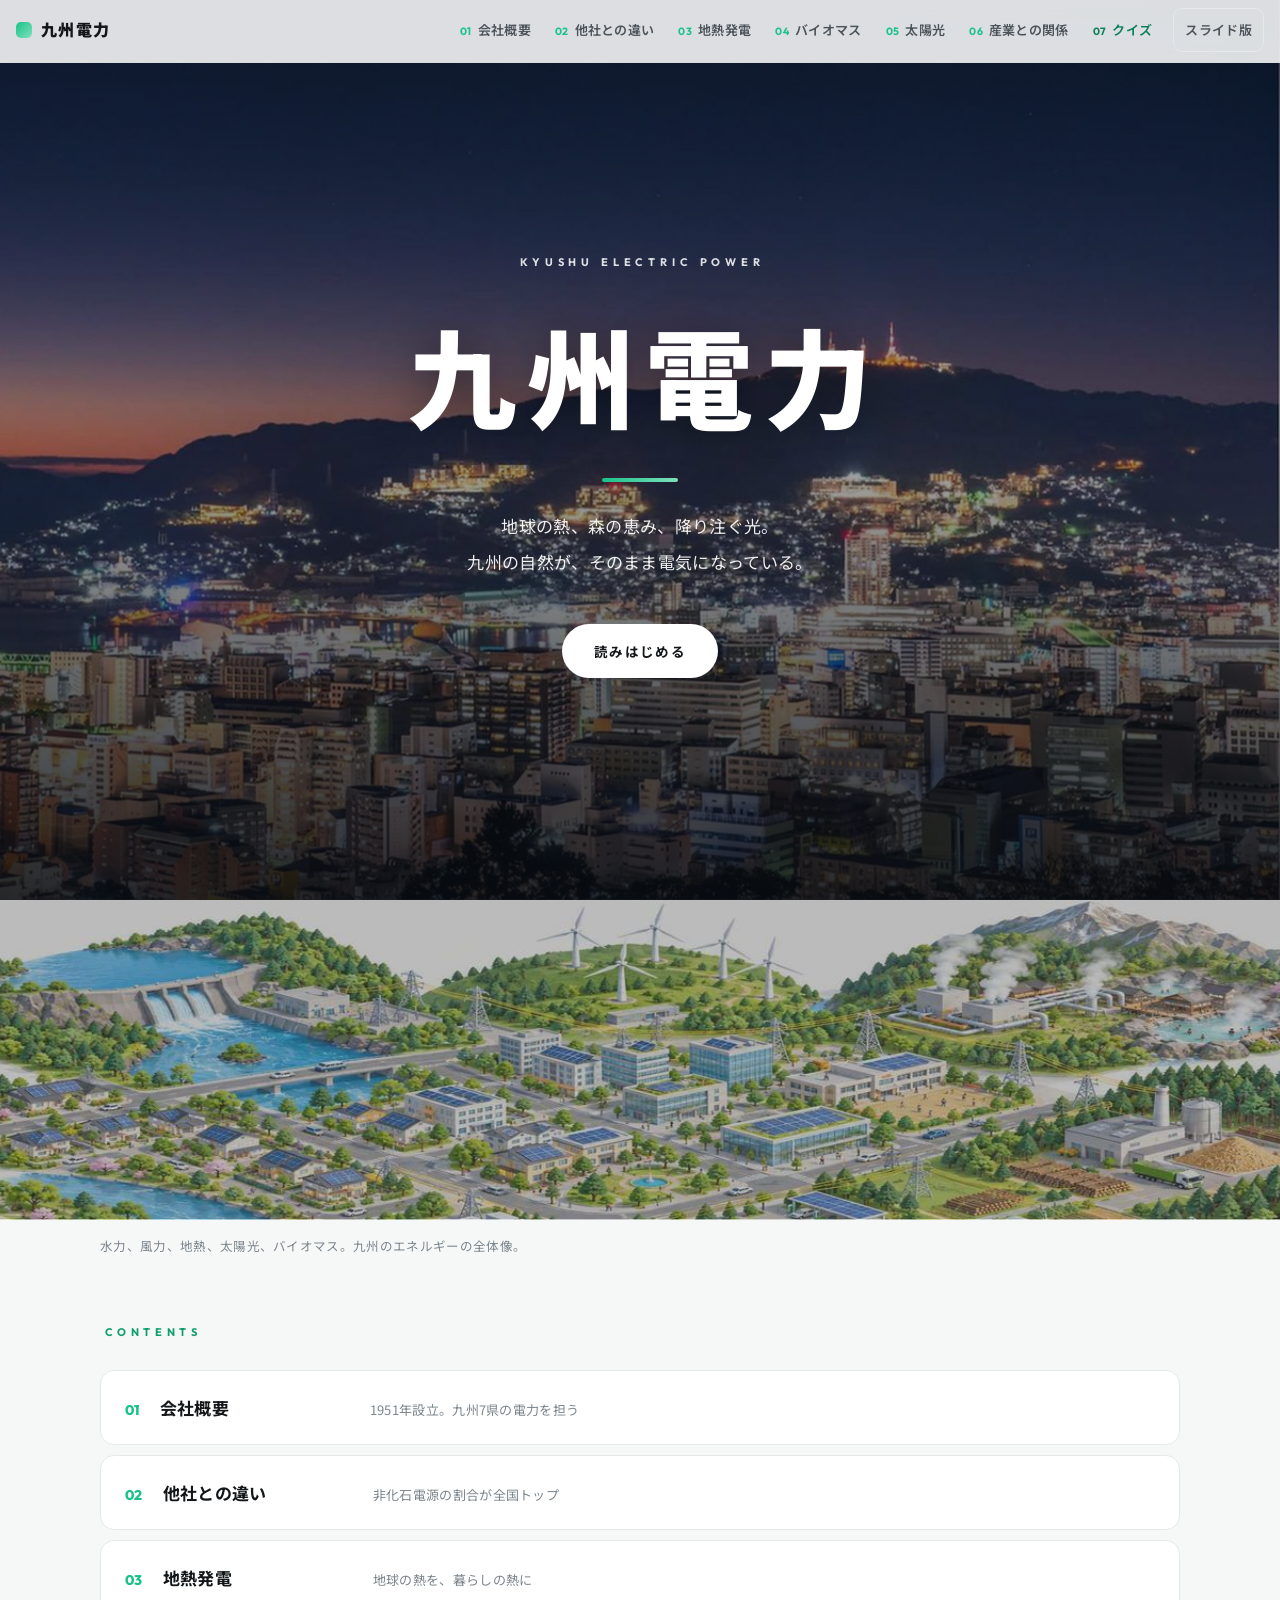
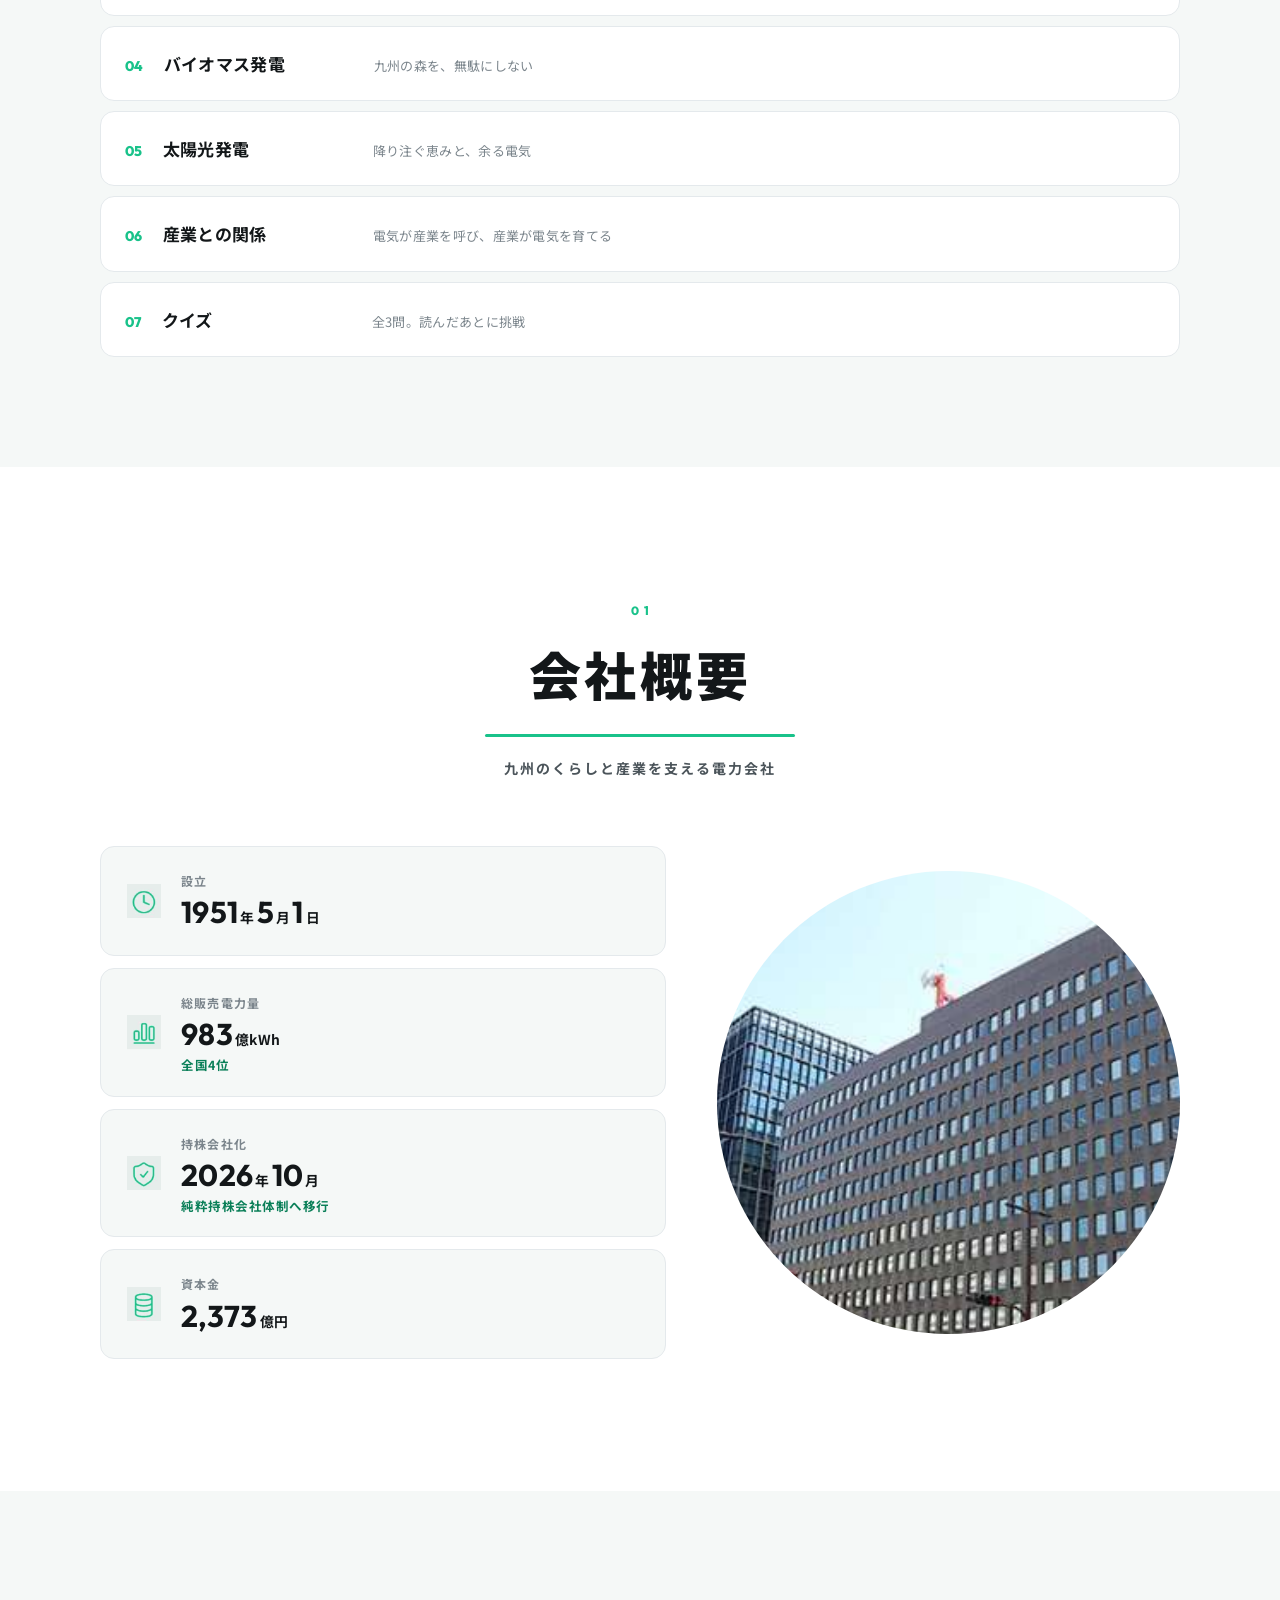
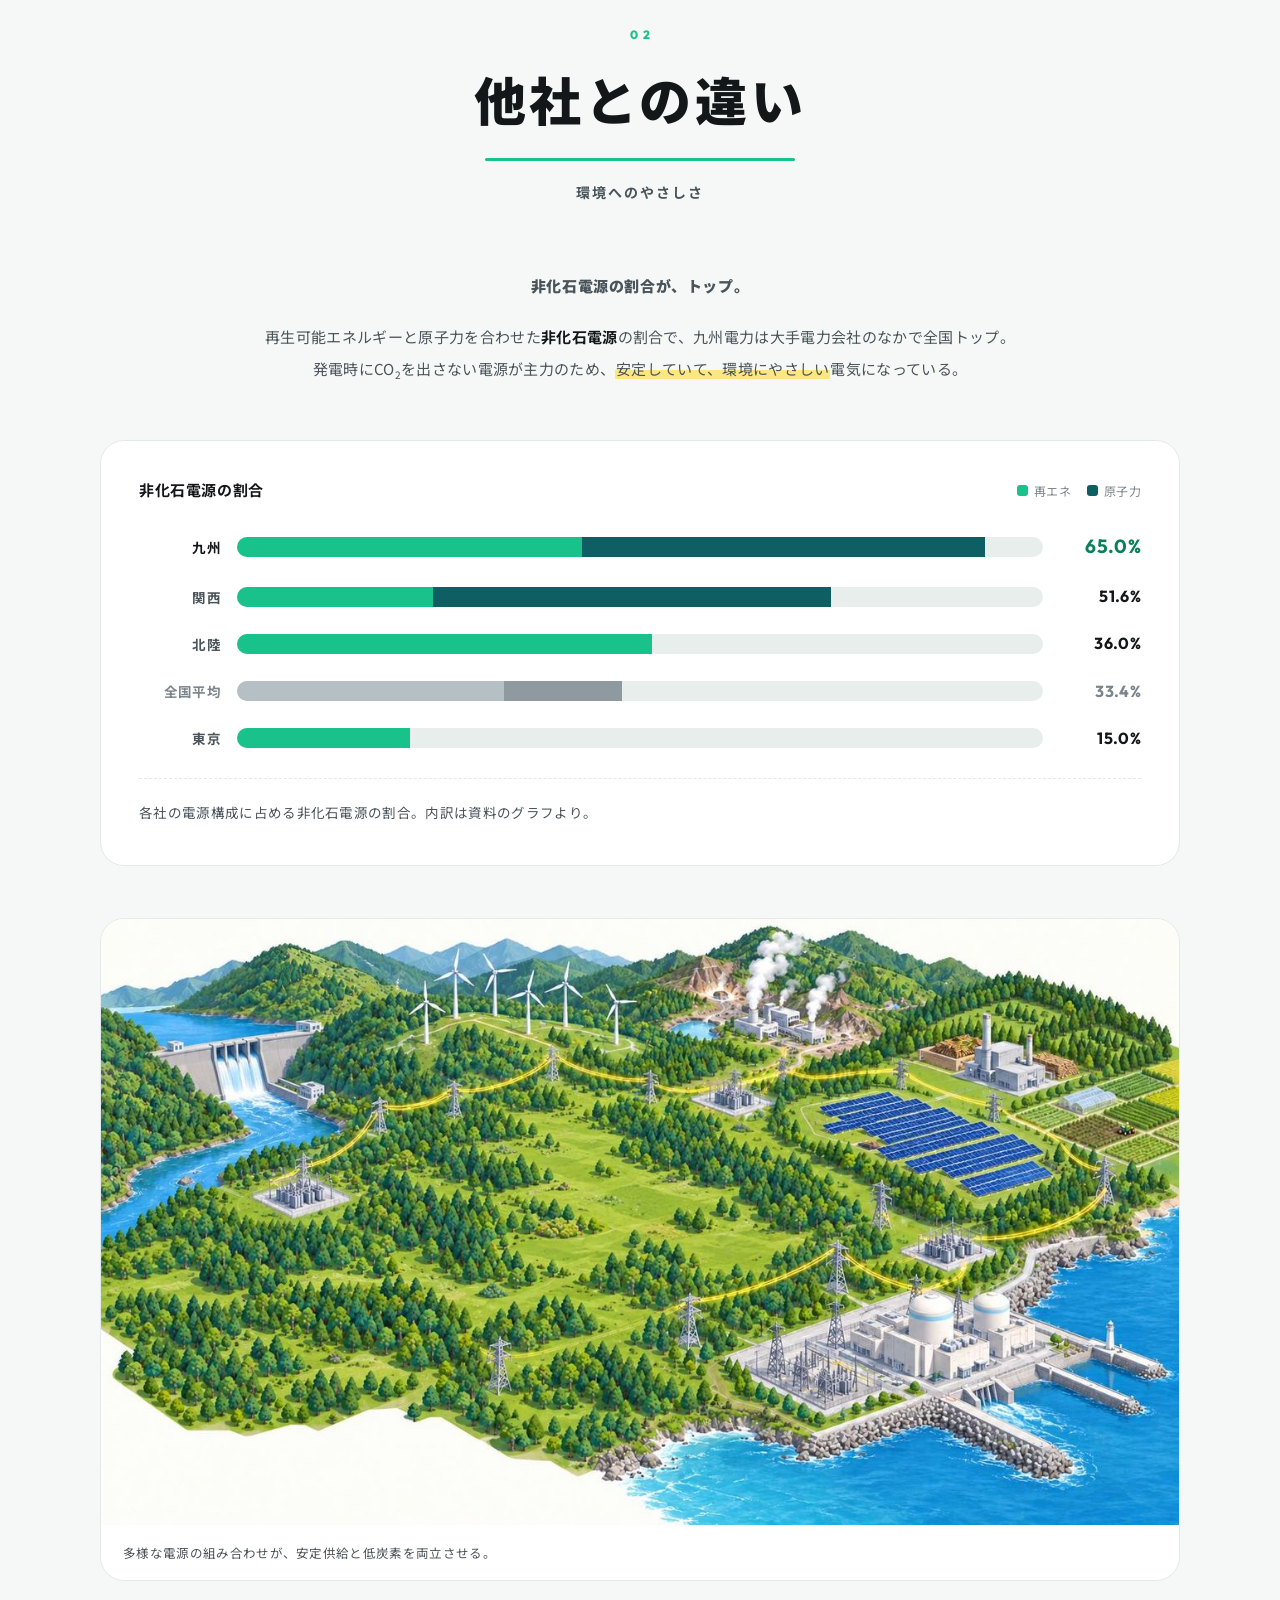
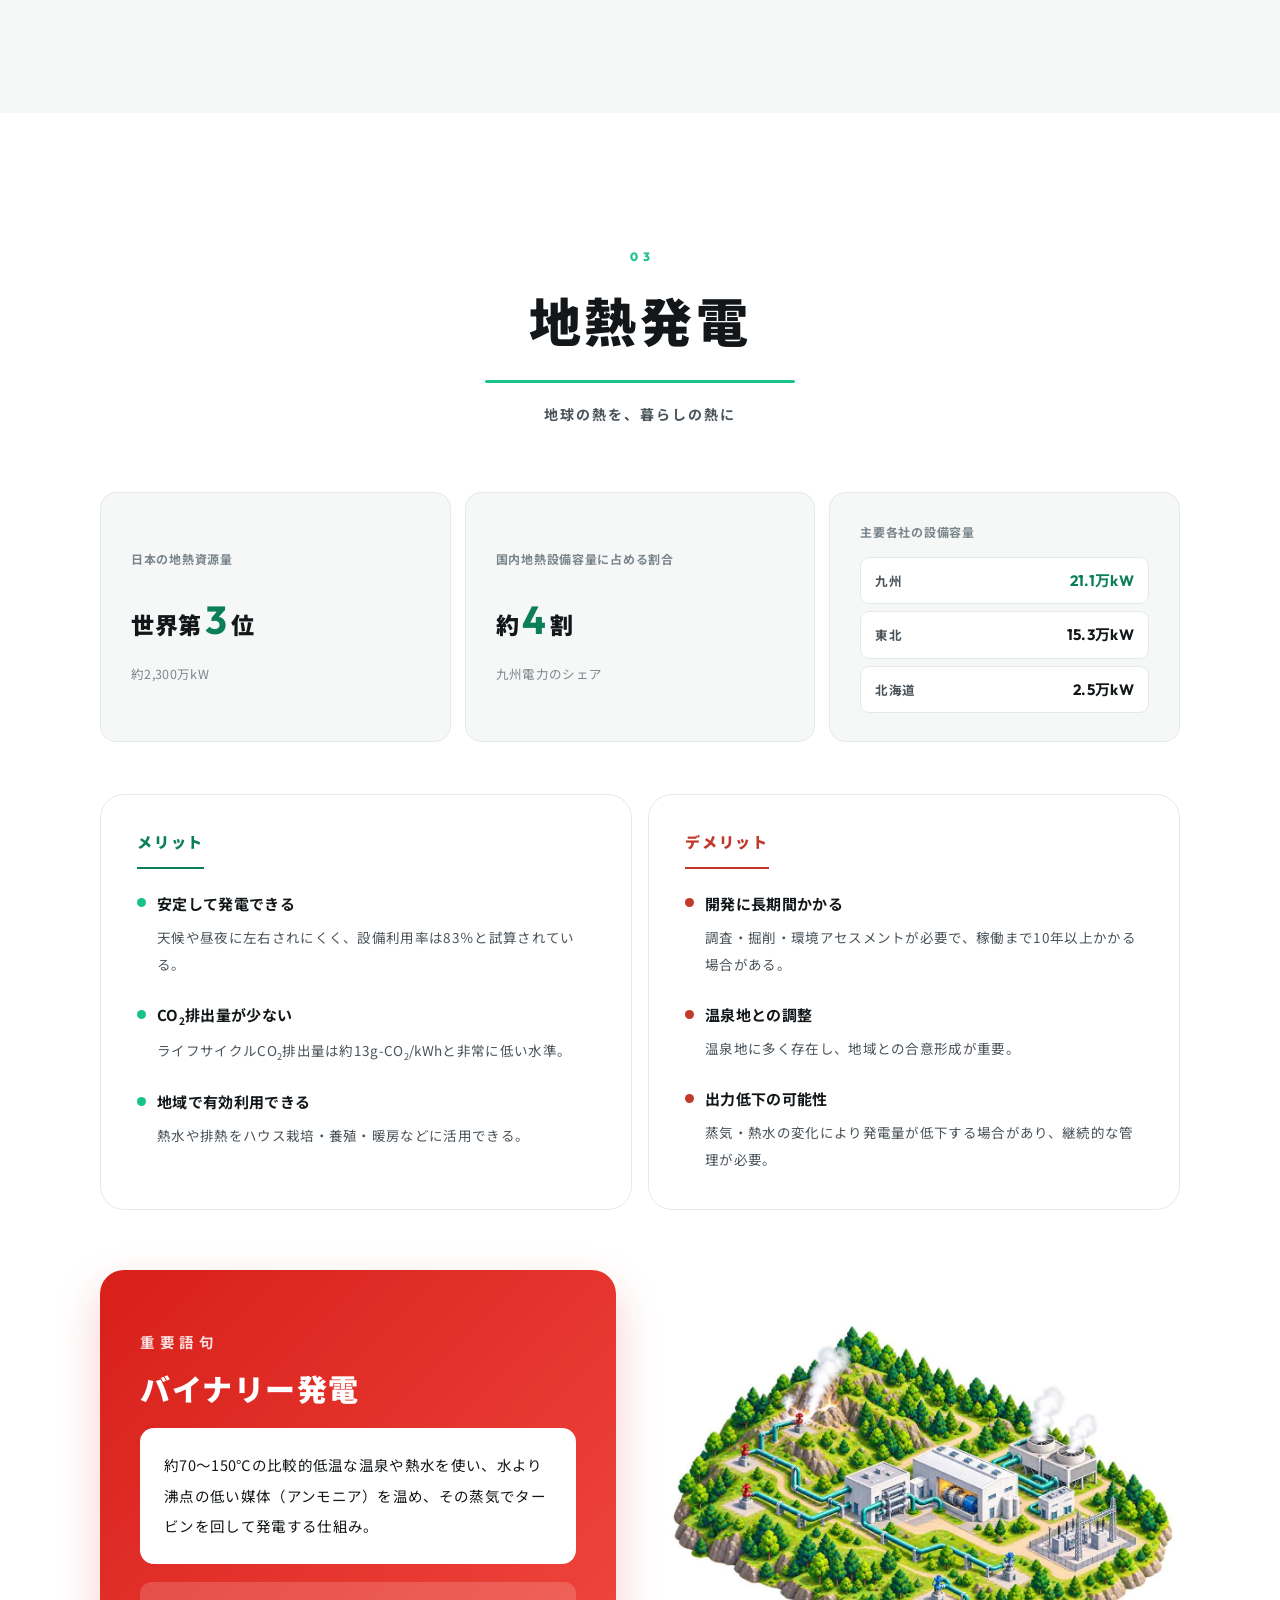
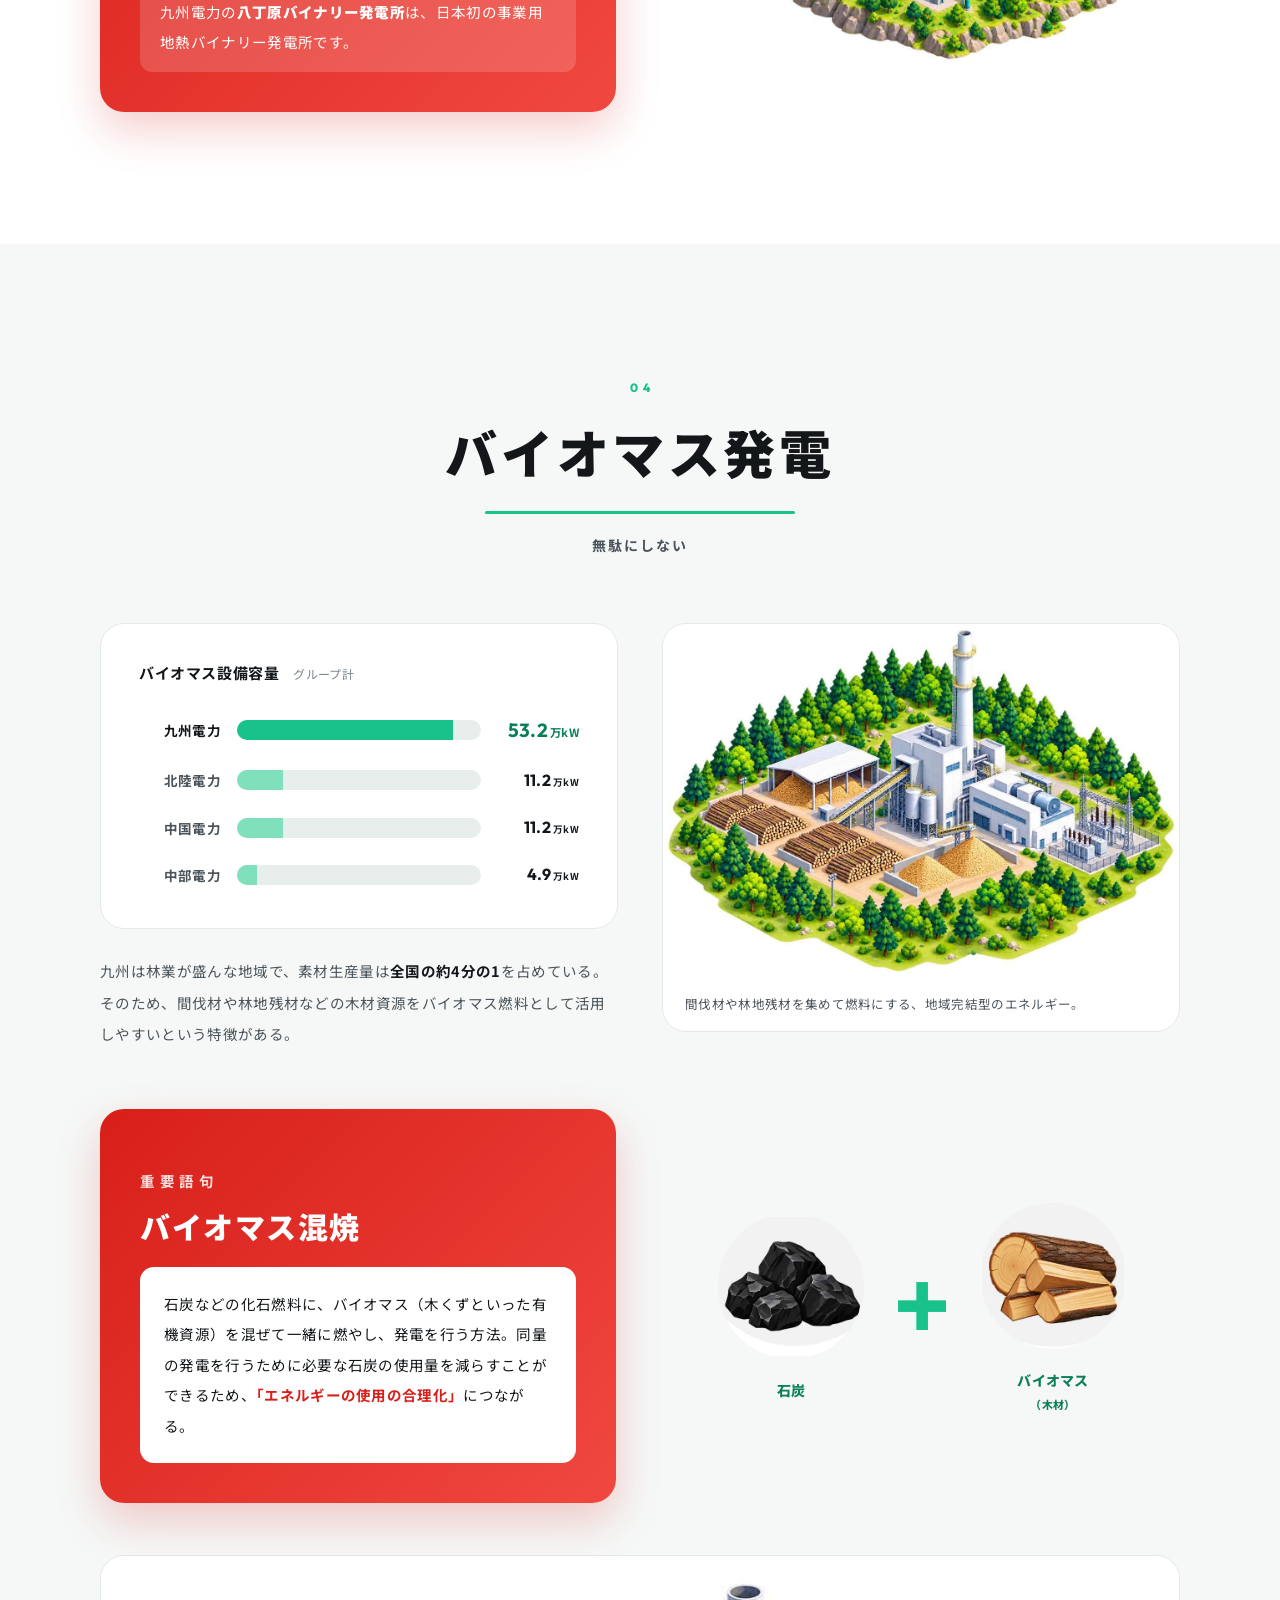
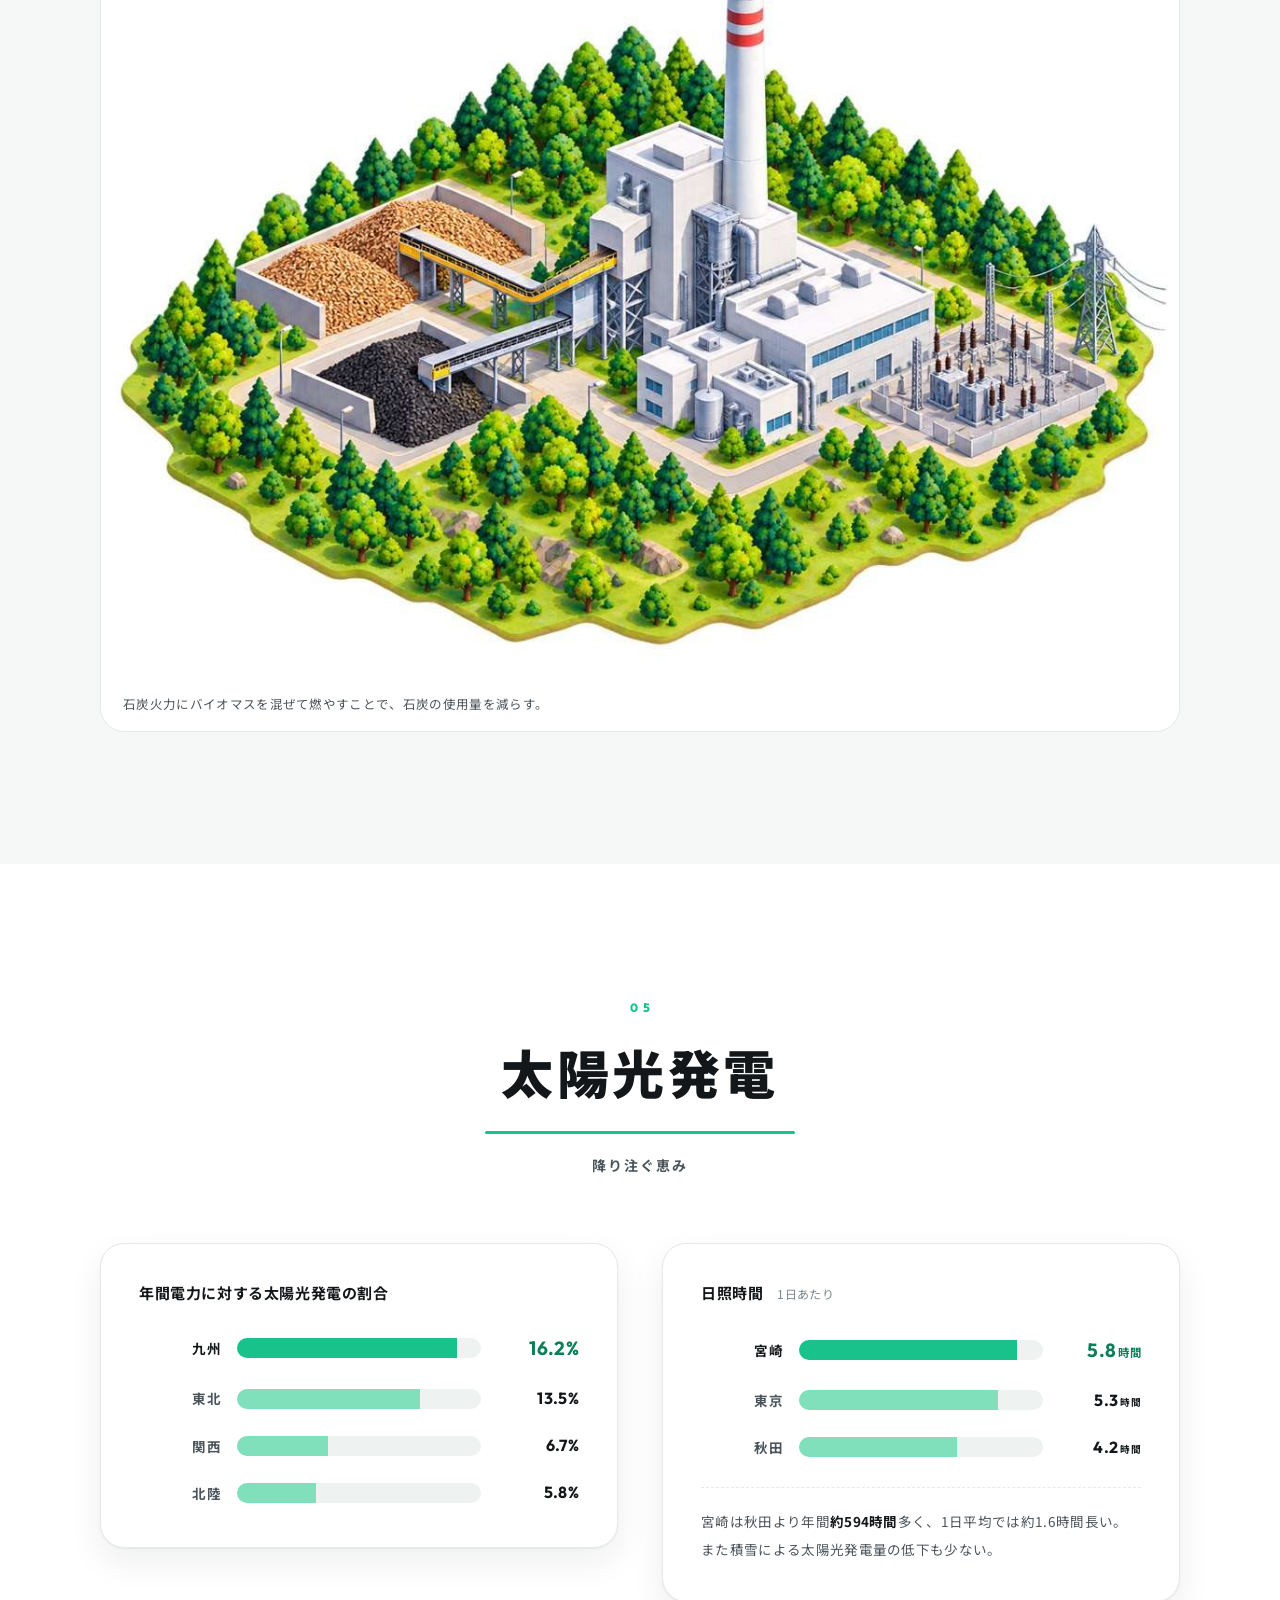
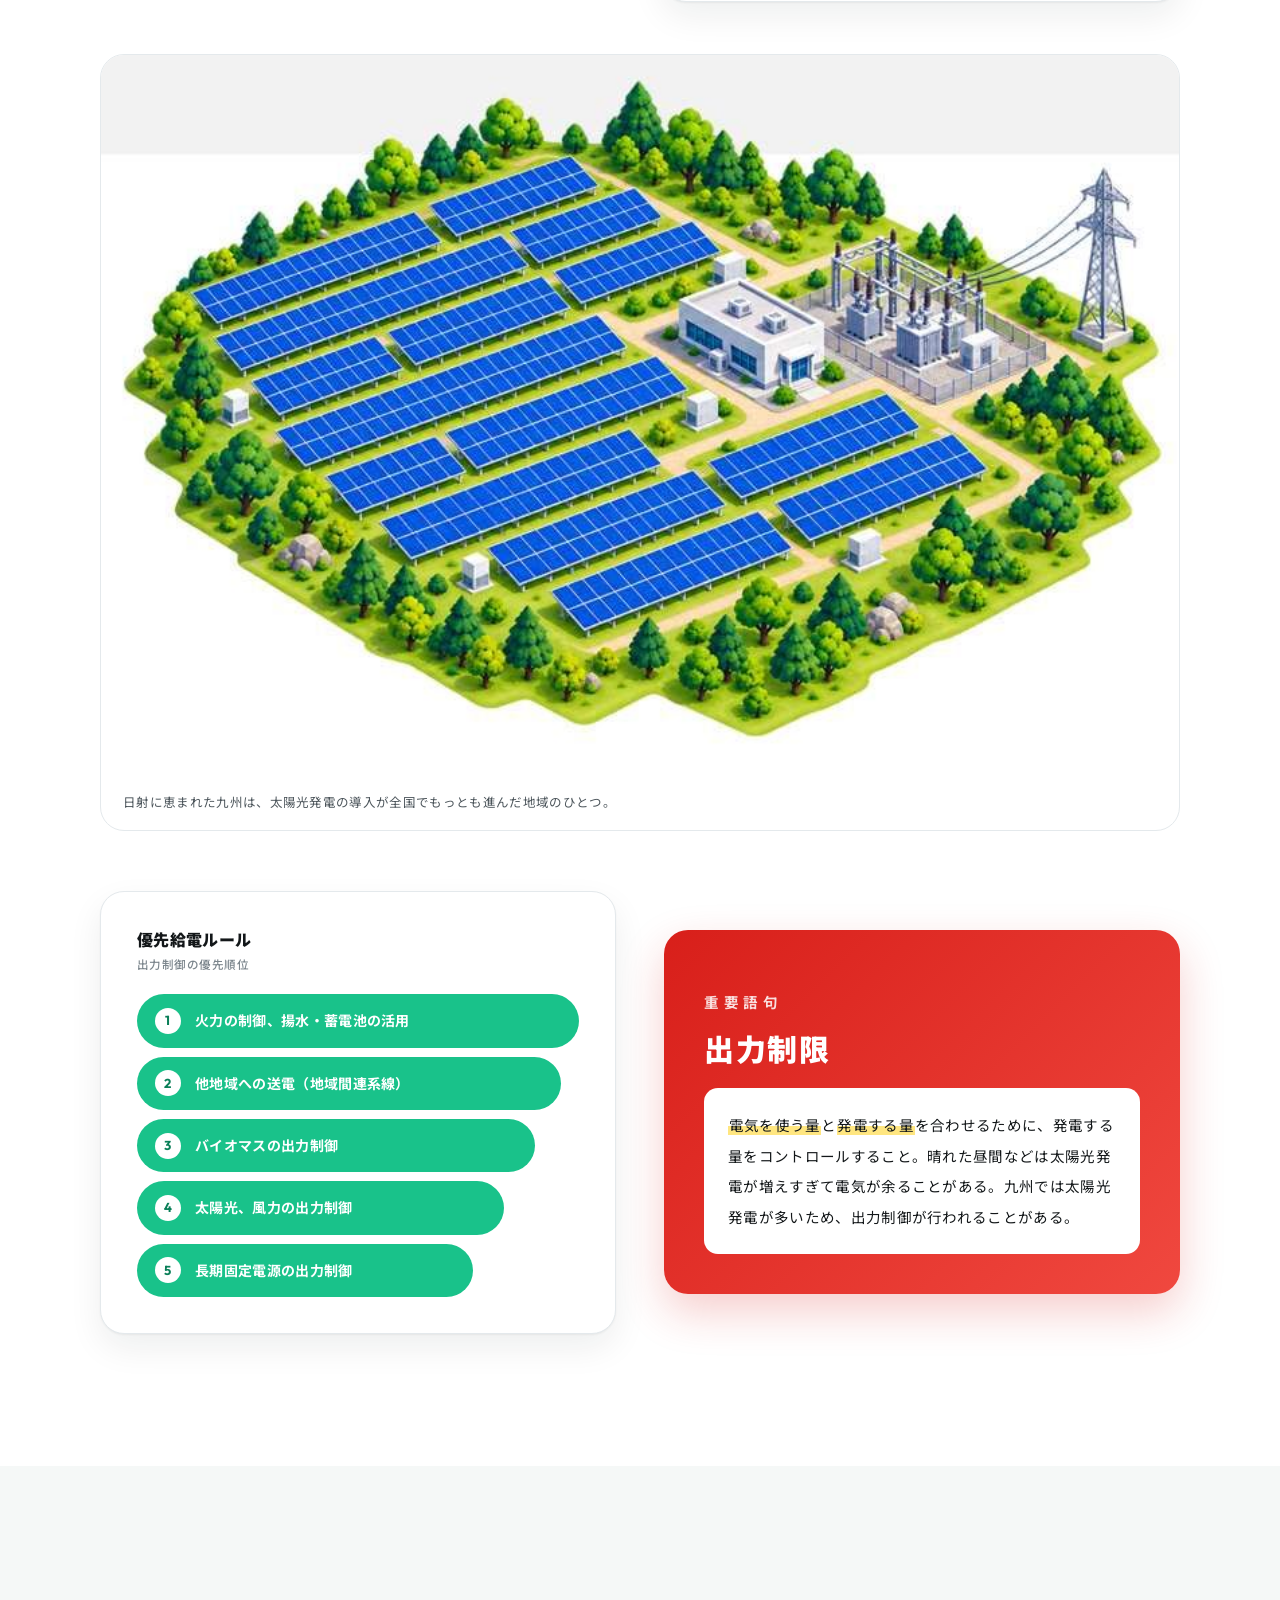
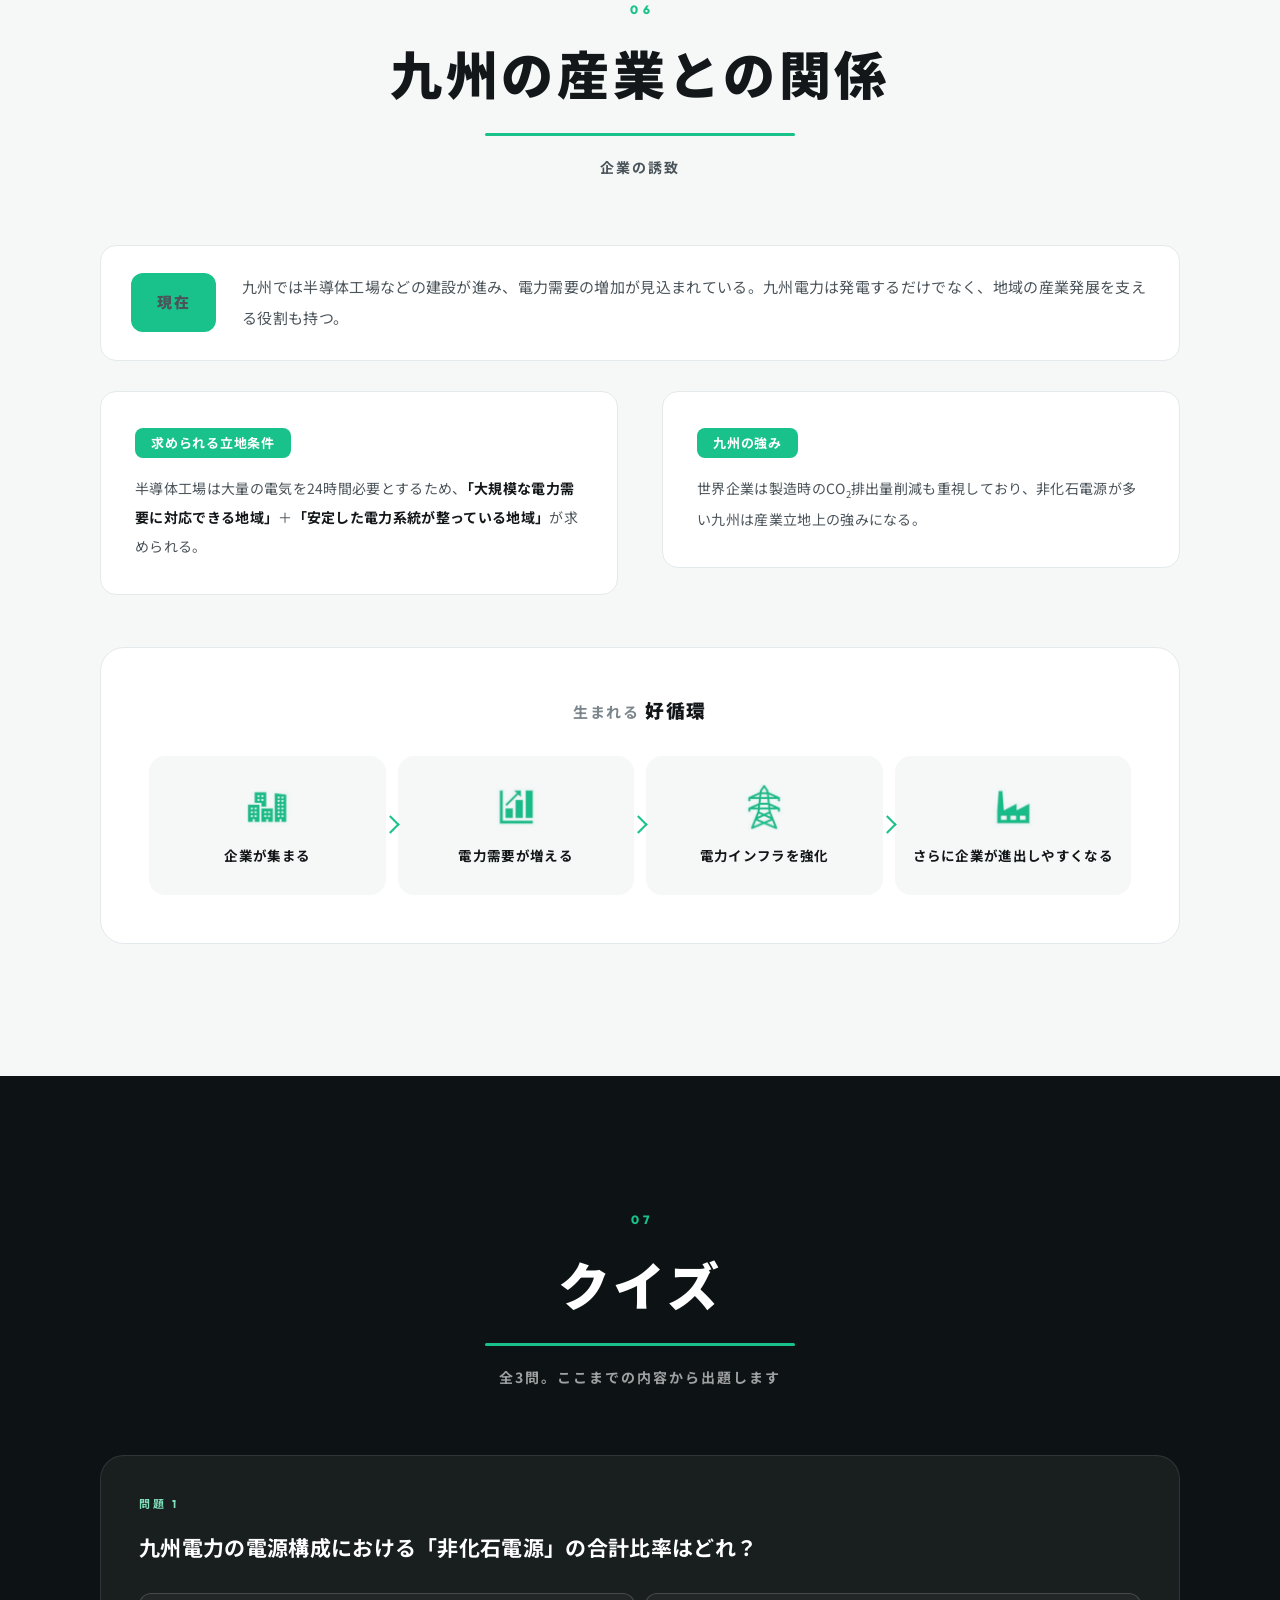
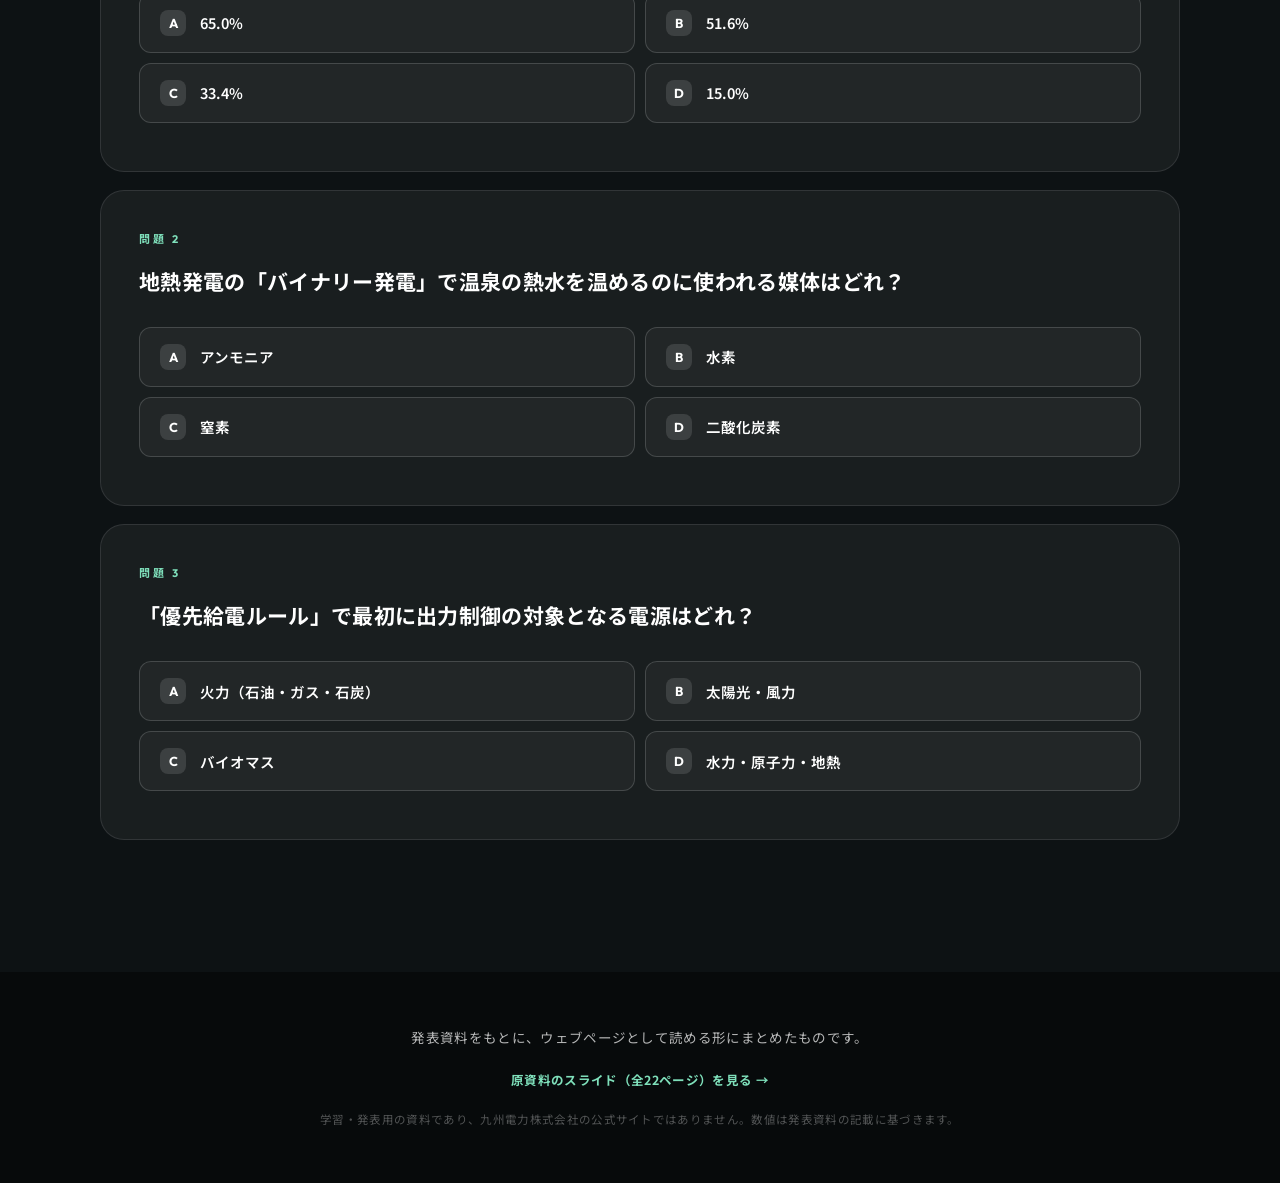
==== commit 9e0840cb: "読みもの版を追加し、スライド版と2本立てにする 「スライドを並べたページ」から「ウェブページとして読めるもの」へ作り直した。 原資料の忠実な再現はスライド版として残し、2つを相互リンクさせている。  " ====
--- a/index.html
+++ b/index.html
@@ -3,572 +3,440 @@
 <head>
 <meta charset="UTF-8">
 <meta name="viewport" content="width=device-width, initial-scale=1">
-<title>九州電力 スライド</title>
-<meta name="description" content="九州電力についてのプレゼンテーション資料（全22ページ）をウェブページとして再現したもの。">
+<title>九州電力｜九州のエネルギーを読む</title>
+<meta name="description" content="九州電力の会社概要、非化石電源の割合、地熱・バイオマス・太陽光発電、そして九州の産業との関係。発表資料をウェブページとして読める形にまとめたもの。">
 <link rel="preconnect" href="https://fonts.googleapis.com">
 <link rel="preconnect" href="https://fonts.gstatic.com" crossorigin>
-<link href="https://fonts.googleapis.com/css2?family=Noto+Sans+JP:wght@400;500;700;900&display=swap" rel="stylesheet">
-<link rel="stylesheet" href="css/style.css">
+<link href="https://fonts.googleapis.com/css2?family=Noto+Sans+JP:wght@400;500;700;900&family=Outfit:wght@500;700;800&display=swap" rel="stylesheet">
+<link rel="stylesheet" href="css/site.css">
 <link rel="icon" href="data:image/svg+xml,<svg xmlns='http://www.w3.org/2000/svg' viewBox='0 0 100 100'><text y='.9em' font-size='90'>⚡</text></svg>">
 </head>
 <body>
-<a class="skip" href="#s1">本文へスキップ</a>
-
-<header class="bar" id="bar">
-  <div class="bar__row">
-    <a class="brand" href="#top">
-      <span class="brand__mark" aria-hidden="true"></span>
-      <span class="brand__name">九州電力 スライド</span>
-    </a>
-    <span class="bar__spacer"></span>
-    <p class="bar__count" id="count"><b>1</b><i>/</i>22</p>
-    <div class="bar__nav">
-      <button class="btn btn--icon" id="prev" type="button" aria-label="前のスライド">
-        <svg viewBox="0 0 24 24" aria-hidden="true"><path d="M15 5l-7 7 7 7"/></svg>
-      </button>
-      <button class="btn btn--icon" id="next" type="button" aria-label="次のスライド">
-        <svg viewBox="0 0 24 24" aria-hidden="true"><path d="M9 5l7 7-7 7"/></svg>
-      </button>
-    </div>
-    <button class="btn" id="gridBtn" type="button" aria-pressed="false" aria-label="一覧表示に切り替え">
-      <svg viewBox="0 0 24 24" aria-hidden="true"><path d="M4 5h6v5H4zM14 5h6v5h-6zM4 14h6v5H4zM14 14h6v5h-6z"/></svg>
-      <span>一覧</span>
+<a class="skip" href="#c01">本文へスキップ</a>
+
+<header class="nav" id="nav">
+  <div class="nav__in">
+    <a class="nav__brand" href="#top"><span class="nav__mark" aria-hidden="true"></span>九州電力</a>
+    <button class="nav__toggle" id="navToggle" type="button" aria-expanded="false" aria-controls="navMenu" aria-label="メニュー">
+      <span></span><span></span><span></span>
     </button>
-    <button class="btn btn--accent" id="playBtn" type="button" aria-pressed="false" aria-label="発表モード（全画面）">
-      <svg viewBox="0 0 24 24" aria-hidden="true"><path d="M8 5l11 7-11 7z"/></svg>
-      <span>発表</span>
-    </button>
-    <button class="btn" id="ansBtn" type="button" aria-pressed="false" aria-label="クイズの正解の表示を切り替え"><span>正解を隠す</span></button>
-  </div>
-  <nav class="chapters" id="chapters" aria-label="章">
-    <a href="#s1" data-from="1">表紙</a>
-    <a href="#s4" data-from="4"><i>01</i>会社概要</a>
-    <a href="#s6" data-from="6"><i>02</i>他社との違い</a>
-    <a href="#s8" data-from="8"><i>03</i>地熱発電</a>
-    <a href="#s11" data-from="11"><i>04</i>バイオマス</a>
-    <a href="#s14" data-from="14"><i>05</i>太陽光</a>
-    <a href="#s17" data-from="17"><i>06</i>産業との関係</a>
-    <a href="#s19" data-from="19"><i>07</i>クイズ</a>
-  </nav>
-  <div class="bar__progress"><span id="progress"></span></div>
+    <nav class="nav__menu" id="navMenu" aria-label="目次">
+      <a href="#c01"><i>01</i>会社概要</a>
+      <a href="#c02"><i>02</i>他社との違い</a>
+      <a href="#c03"><i>03</i>地熱発電</a>
+      <a href="#c04"><i>04</i>バイオマス</a>
+      <a href="#c05"><i>05</i>太陽光</a>
+      <a href="#c06"><i>06</i>産業との関係</a>
+      <a href="#c07"><i>07</i>クイズ</a>
+      <a class="nav__alt" href="slides.html">スライド版</a>
+    </nav>
+  </div>
+  <div class="nav__bar"><span id="progress"></span></div>
 </header>
 
-<section class="intro" id="top">
-  <p class="intro__eyebrow">KYUSHU ELECTRIC POWER</p>
-  <h1 class="intro__title">九州電力</h1>
-  <p class="intro__lead">地熱・バイオマス・太陽光と、九州の産業。<br>発表用スライド全22ページ。</p>
-  <p class="intro__hint"><kbd>←</kbd><kbd>→</kbd> でページ送り／<b>発表</b>で全画面表示</p>
-</section>
-
-<main class="deck" id="deck">
-
-<!-- ============ 1 表紙 ============ -->
-<section class="item" id="s1"><p class="item__no"><b>01</b><em>表紙</em></p><div class="stage"><div class="sl">
-  <div class="imgbox" style="--x:0;--y:60;--w:842;--h:475"><img src="assets/img/hero.jpg" alt="夜明けの九州の街並みと夜景"></div>
-  <p class="e" style="--x:315;--y:262;--fs:53;--fw:900;--co:#fff;--ls:.02em">九州電力</p>
-</div></div></section>
-
-<!-- ============ 2 目次 ============ -->
-<section class="item" id="s2"><p class="item__no"><b>02</b><em>目次</em></p><div class="stage"><div class="sl">
-  <div class="box" style="--x:0;--y:62;--w:198;--h:472;--bg:#19c28a"></div>
-  <p class="e ctr w" style="--x:0;--y:269;--w:198;--fs:28;--fw:700;--co:#fff">目次</p>
-
-  <p class="e" style="--x:261;--y:138;--fs:25;--fw:900;--co:#19c28a">01</p>
-  <p class="e" style="--x:305;--y:142;--fs:21;--fw:900;--co:#0e9e6e">会社概要</p>
-  <div class="dotted" style="--x:401;--y:155;--w:311"></div>
-  <div class="chip" style="--x:718;--y:140;--w:74;--h:25;--fs:14">03</div>
-
-  <p class="e" style="--x:261;--y:184;--fs:25;--fw:900;--co:#19c28a">02</p>
-  <p class="e" style="--x:305;--y:188;--fs:21;--fw:900;--co:#0e9e6e">他社との違い</p>
-  <div class="dotted" style="--x:443;--y:201;--w:269"></div>
-  <div class="chip" style="--x:718;--y:188;--w:74;--h:25;--fs:14">05</div>
-
-  <p class="e" style="--x:261;--y:231;--fs:25;--fw:900;--co:#19c28a">03</p>
-  <p class="e" style="--x:305;--y:235;--fs:21;--fw:900;--co:#0e9e6e">地熱発電</p>
-  <div class="dotted" style="--x:401;--y:248;--w:311"></div>
-  <div class="chip" style="--x:718;--y:234;--w:74;--h:25;--fs:14">07</div>
-
-  <p class="e" style="--x:261;--y:277;--fs:25;--fw:900;--co:#19c28a">04</p>
-  <p class="e" style="--x:305;--y:281;--fs:21;--fw:900;--co:#0e9e6e">バイオマス</p>
-  <div class="dotted" style="--x:422;--y:294;--w:290"></div>
-  <div class="chip" style="--x:718;--y:280;--w:74;--h:25;--fs:14">10</div>
-
-  <p class="e" style="--x:261;--y:324;--fs:25;--fw:900;--co:#19c28a">05</p>
-  <p class="e" style="--x:305;--y:328;--fs:21;--fw:900;--co:#0e9e6e">太陽光</p>
-  <div class="dotted" style="--x:380;--y:341;--w:332"></div>
-  <div class="chip" style="--x:718;--y:326;--w:74;--h:25;--fs:14">13</div>
-
-  <p class="e" style="--x:261;--y:370;--fs:25;--fw:900;--co:#19c28a">06</p>
-  <p class="e" style="--x:305;--y:374;--fs:21;--fw:900;--co:#0e9e6e">九州の産業との関係</p>
-  <div class="dotted" style="--x:506;--y:387;--w:206"></div>
-  <div class="chip" style="--x:718;--y:374;--w:74;--h:25;--fs:14">16</div>
-
-  <p class="e" style="--x:261;--y:417;--fs:25;--fw:900;--co:#19c28a">07</p>
-  <p class="e" style="--x:305;--y:421;--fs:21;--fw:900;--co:#0e9e6e">クイズ</p>
-  <div class="dotted" style="--x:380;--y:434;--w:332"></div>
-  <div class="chip" style="--x:718;--y:420;--w:74;--h:25;--fs:14">18</div>
-</div></div></section>
-
-<!-- ============ 3 Contents ============ -->
-<section class="item" id="s3"><p class="item__no"><b>03</b><em>Contents</em></p><div class="stage"><div class="sl">
-  <div class="imgbox imgbox--fill" style="--x:0;--y:60;--w:842;--h:208"><img src="assets/img/contents-banner.jpg" alt="九州のエネルギーを俯瞰したイラスト"></div>
-  <p class="e" style="--x:110;--y:206;--fs:40;--fw:900;--co:#fff;--ls:.01em">Contents</p>
-
-  <p class="e" style="--x:48;--y:288;--fs:21;--fw:900;--co:#19c28a">01</p>
-  <p class="e" style="--x:106;--y:286;--fs:21;--fw:900;--co:#0e9e6e">会社概要</p>
-  <p class="e" style="--x:309;--y:288;--fs:21;--fw:900;--co:#19c28a">02</p>
-  <p class="e" style="--x:366;--y:286;--fs:21;--fw:900;--co:#0e9e6e">他社との違い</p>
-  <p class="e" style="--x:599;--y:288;--fs:21;--fw:900;--co:#19c28a">03</p>
-  <p class="e" style="--x:657;--y:286;--fs:21;--fw:900;--co:#0e9e6e">地熱発電</p>
-
-  <p class="e" style="--x:48;--y:358;--fs:21;--fw:900;--co:#19c28a">04</p>
-  <p class="e" style="--x:101;--y:356;--fs:21;--fw:900;--co:#0e9e6e">バイオマス</p>
-  <p class="e" style="--x:309;--y:358;--fs:21;--fw:900;--co:#19c28a">05</p>
-  <p class="e" style="--x:365;--y:356;--fs:21;--fw:900;--co:#0e9e6e">太陽光</p>
-  <p class="e" style="--x:599;--y:358;--fs:21;--fw:900;--co:#19c28a">06</p>
-  <p class="e" style="--x:654;--y:356;--fs:21;--fw:900;--co:#0e9e6e">産業との関係</p>
-
-  <p class="e" style="--x:48;--y:435;--fs:21;--fw:900;--co:#19c28a">07</p>
-  <p class="e" style="--x:105;--y:433;--fs:21;--fw:900;--co:#0e9e6e">クイズ</p>
-</div></div></section>
-
-<!-- ============ 4 中扉 会社概要 ============ -->
-<section class="item" id="s4"><p class="item__no"><b>04</b><em>中扉 ― 会社概要</em></p><div class="stage"><div class="sl">
-  <p class="e div-title w" style="--x:0;--w:842">会社概要</p>
-  <div class="box div-rule"></div>
-</div></div></section>
-
-<!-- ============ 5 会社概要 ============ -->
-<section class="item" id="s5"><p class="item__no"><b>05</b><em>会社概要</em></p><div class="stage"><div class="sl">
-  <div class="box head-bar"></div>
-  <p class="e head">会社概要</p>
-
-  <div class="box card" style="--x:48;--y:178;--w:368;--h:58;--r:9;--bg:#f3f5f4;--bd:#cbe8dc"></div>
-  <div class="imgbox imgbox--fit" style="--x:64;--y:192;--w:30;--h:30"><img src="assets/img/ic-clock.jpg" alt=""></div>
-  <p class="e" style="--x:116;--y:183;--fs:12.5;--co:#595959">設立</p>
-  <p class="e" style="--x:116;--y:201;--fs:20;--fw:700">1951年5月1日</p>
-
-  <div class="box card" style="--x:48;--y:264;--w:368;--h:58;--r:9;--bg:#f3f5f4;--bd:#cbe8dc"></div>
-  <div class="imgbox imgbox--fit" style="--x:64;--y:278;--w:30;--h:30"><img src="assets/img/ic-chart.jpg" alt=""></div>
-  <p class="e" style="--x:116;--y:267;--fs:12.5;--co:#595959">総販売電力量</p>
-  <p class="e" style="--x:116;--y:285;--fs:20;--fw:700">983億kWh（全国4位）</p>
-
-  <div class="box card" style="--x:48;--y:350;--w:368;--h:58;--r:9;--bg:#f3f5f4;--bd:#cbe8dc"></div>
-  <div class="imgbox imgbox--fit" style="--x:64;--y:364;--w:30;--h:30"><img src="assets/img/ic-shield.jpg" alt=""></div>
-  <p class="e" style="--x:116;--y:355;--fs:12.5;--co:#595959">持株会社化</p>
-  <p class="e" style="--x:116;--y:374;--fs:16.5;--fw:700">2026年10月　純粋持株会社体制へ移行</p>
-
-  <div class="box card" style="--x:48;--y:436;--w:368;--h:58;--r:9;--bg:#f3f5f4;--bd:#cbe8dc"></div>
-  <div class="imgbox imgbox--fit" style="--x:64;--y:450;--w:30;--h:30"><img src="assets/img/ic-coins.jpg" alt=""></div>
-  <p class="e" style="--x:116;--y:441;--fs:12.5;--co:#595959">資本金</p>
-  <p class="e" style="--x:116;--y:458;--fs:20;--fw:700">2,373億円</p>
-
-  <div class="imgbox circle" style="--x:469;--y:157;--w:345;--h:345"><img src="assets/img/hq.jpg" alt="九州電力の本社ビル"></div>
-</div></div></section>
-
-<!-- ============ 6 中扉 他社との違い ============ -->
-<section class="item" id="s6"><p class="item__no"><b>06</b><em>中扉 ― 他社との違い</em></p><div class="stage"><div class="sl">
-  <p class="e div-title w" style="--x:0;--w:842">他社との違い</p>
-  <div class="box div-rule"></div>
-  <p class="e div-sub">環境へのやさしさ</p>
-</div></div></section>
-
-<!-- ============ 7 他社との比較 ============ -->
-<section class="item" id="s7"><p class="item__no"><b>07</b><em>他社との比較</em></p><div class="stage"><div class="sl">
-  <div class="box head-bar"></div>
-  <p class="e head">他社との比較</p>
-  <p class="e" style="--x:89;--y:180;--fs:21;--fw:700">非化石電源の割合がトップ！</p>
-
-  <div class="deco" style="--x:372;--y:103;--w:208;--h:117"><img src="assets/deco/cloud7.png" alt=""></div>
-  <p class="e ctr w" style="--x:372;--y:133;--w:208;--fs:21;--fw:700;--co:#fff;--lh:1.19">安定で環境
-にやさしい</p>
-
-  <div class="grid-line" style="--x:270;--y:236;--h:236"></div>
-  <div class="grid-line" style="--x:346;--y:236;--h:236"></div>
-  <div class="grid-line" style="--x:423;--y:236;--h:236"></div>
-  <div class="grid-line" style="--x:525;--y:236;--h:236"></div>
-
-  <p class="e" style="--x:41;--y:246;--fs:14;--fw:700">九州</p>
-  <div class="bar-seg bar-l" style="--x:117;--y:245;--w:152;--h:25;--bg:#17c98e"></div>
-  <div class="bar-seg bar-r" style="--x:269;--y:245;--w:179;--h:25;--bg:#0d5f63"></div>
-  <p class="e" style="--x:455;--y:248;--fs:15;--fw:700;--co:#0e9e6e">65.0%</p>
-
-  <p class="e" style="--x:41;--y:284;--fs:14;--fw:700">関西</p>
-  <div class="bar-seg bar-l" style="--x:117;--y:283;--w:86;--h:25;--bg:#17c98e"></div>
-  <div class="bar-seg bar-r" style="--x:203;--y:283;--w:177;--h:25;--bg:#0d5f63"></div>
-  <p class="e" style="--x:387;--y:286;--fs:14;--fw:700;--co:#333">51.6%</p>
-
-  <p class="e" style="--x:41;--y:323;--fs:14;--fw:700">北陸</p>
-  <div class="bar-seg bar-round" style="--x:117;--y:322;--w:183;--h:25;--bg:#17c98e"></div>
-  <p class="e" style="--x:308;--y:325;--fs:14;--fw:700;--co:#333">36.0%</p>
-
-  <p class="e" style="--x:41;--y:362;--fs:14;--fw:700">全国平均</p>
-  <div class="bar-seg bar-l" style="--x:117;--y:360;--w:118;--h:25;--bg:#17c98e"></div>
-  <div class="bar-seg bar-r" style="--x:235;--y:360;--w:52;--h:25;--bg:#0d5f63"></div>
-  <p class="e" style="--x:295;--y:364;--fs:14;--fw:700;--co:#333">33.4%</p>
-
-  <p class="e" style="--x:41;--y:400;--fs:14;--fw:700">東京</p>
-  <div class="bar-seg bar-round" style="--x:117;--y:399;--w:76;--h:25;--bg:#17c98e"></div>
-  <p class="e" style="--x:201;--y:402;--fs:14;--fw:700;--co:#333">15.0%</p>
-
-  <div class="dot" style="--x:110;--y:481;--bg:#17c98e"></div>
-  <p class="e" style="--x:123;--y:477;--fs:11;--co:#4a4a4a">再エネ</p>
-  <div class="dot" style="--x:173;--y:481;--bg:#0d5f63"></div>
-  <p class="e" style="--x:186;--y:477;--fs:11;--co:#4a4a4a">原子力</p>
-  <p class="e" style="--x:258;--y:475;--fs:11;--fw:700;--co:#6a6e73">30%</p>
-  <p class="e" style="--x:332;--y:475;--fs:11;--fw:700;--co:#6a6e73">45%</p>
-  <p class="e" style="--x:412;--y:475;--fs:11;--fw:700;--co:#6a6e73">60%</p>
-  <p class="e" style="--x:514;--y:475;--fs:11;--fw:700;--co:#6a6e73">80%</p>
-
-  <div class="imgbox imgbox--fill" style="--x:554;--y:211;--w:288;--h:242"><img src="assets/img/iso-energy.jpg" alt="多様な電源が並ぶ九州のエネルギーのイラスト"></div>
-</div></div></section>
-
-<!-- ============ 8 中扉 地熱発電 ============ -->
-<section class="item" id="s8"><p class="item__no"><b>08</b><em>中扉 ― 地熱発電</em></p><div class="stage"><div class="sl">
-  <p class="e div-title w" style="--x:0;--w:842">地熱発電</p>
-  <div class="box div-rule"></div>
-  <p class="e div-sub">地球の熱を、暮らしの熱に</p>
-</div></div></section>
-
-<!-- ============ 9 地熱発電 ============ -->
-<section class="item" id="s9"><p class="item__no"><b>09</b><em>地熱発電 ― メリットとデメリット</em></p><div class="stage"><div class="sl">
-  <div class="box head-bar"></div>
-  <p class="e head">地熱発電</p>
-
-  <div class="box card" style="--x:40;--y:164;--w:242;--h:332;--r:14;--bg:#f3f5f4;--bd:#bfe6d5"></div>
-  <p class="e" style="--x:56;--y:186;--fs:16;--co:#595959">日本の地熱資源量</p>
-  <p class="e" style="--x:59;--y:212;--fs:21;--fw:700;--co:#0e9e6e">世界第3位</p>
-  <p class="e" style="--x:59;--y:238;--fs:21;--fw:700;--co:#0e9e6e">（2300万kW）</p>
-  <p class="e" style="--x:48;--y:282;--fs:16;--co:#595959">国内地熱設備容量に占める割合</p>
-  <p class="e" style="--x:79;--y:311;--fs:21;--fw:700;--co:#0e9e6e">約4割</p>
-  <p class="e" style="--x:45;--y:365;--fs:16;--co:#595959">主要各社の設備容量</p>
-  <p class="e" style="--x:65;--y:396;--fs:21;--fw:700;--co:#0e9e6e">九州21.1万kW</p>
-  <p class="e" style="--x:65;--y:421;--fs:18;--fw:700">東北15.3万kW</p>
-  <p class="e" style="--x:65;--y:444;--fs:18;--fw:700">北海道2.5万kW</p>
-
-  <div class="box" style="--x:308;--y:164;--w:242;--h:332;--r:14;--bg:#f2f2f2"></div>
-  <p class="e" style="--x:386;--y:171;--fs:17;--fw:700">メリット</p>
-  <p class="e" style="--x:314;--y:198;--fs:21;--fw:700;--co:#0e9e6e">・安定して発電できる</p>
-  <p class="e" style="--x:330;--y:231;--fs:14;--co:#404040;--lh:1.14">天候や昼夜に左右されにくく、
-設備利用率は83％と試算されて
-いる。</p>
-  <p class="e" style="--x:314;--y:290;--fs:21;--fw:700;--co:#0e9e6e">・CO2排出量が少ない</p>
-  <p class="e" style="--x:324;--y:320;--fs:14;--co:#404040;--lh:1.14">ライフサイクルCO2排出量は
-約13g-CO2/kWhと非常に低い水準。</p>
-  <p class="e" style="--x:314;--y:383;--fs:21;--fw:700;--co:#0e9e6e">・地域で有効利用できる</p>
-  <p class="e" style="--x:321;--y:415;--fs:14;--co:#404040;--lh:1.14">熱水や排熱をハウス栽培・養殖
-・暖房などに活用できる。</p>
-
-  <div class="box" style="--x:572;--y:164;--w:242;--h:334;--r:14;--bg:#f2f2f2"></div>
-  <p class="e" style="--x:648;--y:171;--fs:17;--fw:700">デメリット</p>
-  <p class="e" style="--x:587;--y:197;--fs:21;--fw:700;--co:#c0392b">・開発に長期間かかる</p>
-  <p class="e" style="--x:599;--y:227;--fs:14;--co:#404040;--lh:1.14">調査・掘削・環境アセスメント
-が必要で、稼働まで10年以上か
-かる場合がある。</p>
-  <p class="e" style="--x:586;--y:288;--fs:21;--fw:700;--co:#c0392b">・温泉地との調整</p>
-  <p class="e" style="--x:595;--y:322;--fs:14;--co:#404040;--lh:1.14">温泉地に多く存在し、地域との
-合意形成が重要。</p>
-  <p class="e" style="--x:584;--y:384;--fs:21;--fw:700;--co:#c0392b">・出力低下の可能性</p>
-  <p class="e" style="--x:592;--y:417;--fs:14;--co:#404040;--lh:1.14">蒸気・熱水の変化により発電量が
-低下する場合があり、継続的な
-管理が必要。</p>
-</div></div></section>
-
-<!-- ============ 10 バイナリー方式 ============ -->
-<section class="item" id="s10"><p class="item__no"><b>10</b><em>地熱発電のバイナリー方式</em></p><div class="stage"><div class="sl">
-  <div class="box head-bar"></div>
-  <p class="e head">地熱発電のバイナリー方式</p>
-
-  <div class="box" style="--x:32;--y:178;--w:408;--h:240;--r:14;--bg:#ff0000"></div>
-  <p class="e ctr w" style="--x:32;--y:191;--w:408;--fs:24.5;--fw:700;--co:#fff">重要語句：バイナリー発電</p>
-  <div class="box" style="--x:46;--y:256;--w:378;--h:142;--r:8;--bg:#fff"></div>
-  <p class="e" style="--x:62;--y:284;--fs:17;--fw:700;--lh:1.04">約70～150℃の比較的低温な温泉や熱水を
-使い、水より沸点の低い媒体（アンモニア）
-を温め、その蒸気でタービンを回して
-発電する仕組み。</p>
-
-  <div class="box" style="--x:32;--y:428;--w:410;--h:96;--r:8;--bg:#d9d9d9"></div>
-  <p class="e" style="--x:62;--y:449;--fs:17;--fw:700;--lh:1.24">九州電力の八丁原バイナリー発電所は、
-日本初の事業用地熱バイナリー発電所です。</p>
-
-  <div class="imgbox imgbox--fill" style="--x:452;--y:193;--w:378;--h:252"><img src="assets/img/geothermal.jpg" alt="山あいの地熱発電所のイラスト"></div>
-</div></div></section>
-
-<!-- ============ 11 中扉 バイオマス発電 ============ -->
-<section class="item" id="s11"><p class="item__no"><b>11</b><em>中扉 ― バイオマス発電</em></p><div class="stage"><div class="sl">
-  <p class="e div-title w" style="--x:0;--w:842">バイオマス発電</p>
-  <div class="box div-rule"></div>
-  <p class="e div-sub">無駄にしない</p>
-</div></div></section>
-
-<!-- ============ 12 バイオマス設備容量 ============ -->
-<section class="item" id="s12"><p class="item__no"><b>12</b><em>バイオマス発電 ― 設備容量</em></p><div class="stage"><div class="sl">
-  <div class="box head-bar"></div>
-  <p class="e head">バイオマス発電</p>
-
-  <div class="imgbox imgbox--fill" style="--x:16;--y:160;--w:408;--h:277"><img src="assets/img/biomass.jpg" alt="木材を燃料にするバイオマス発電所のイラスト"></div>
-
-  <p class="e" style="--x:541;--y:171;--fs:24.5;--fw:700;--co:#0e9e6e">バイオマス設備容量</p>
-
-  <p class="e" style="--x:447;--y:223;--fs:17.5;--fw:700;--lh:1.26">九州電力
-グループ</p>
-  <div class="box" style="--x:556;--y:232;--w:210;--h:22;--r:4;--bg:#17c98e"></div>
-  <p class="e" style="--x:782;--y:237;--fs:12.5;--fw:700;--co:#0e9e6e">53.2万kW</p>
-
-  <p class="e" style="--x:447;--y:284;--fs:17.5;--fw:700;--lh:1.26">北陸電力
-グループ</p>
-  <div class="box" style="--x:556;--y:292;--w:44;--h:22;--r:4;--bg:#7fe0bb"></div>
-  <p class="e" style="--x:782;--y:298;--fs:12.5;--fw:700">11.2万kW</p>
-
-  <p class="e" style="--x:447;--y:345;--fs:17.5;--fw:700;--lh:1.26">中国電力
-グループ</p>
-  <div class="box" style="--x:556;--y:352;--w:44;--h:22;--r:4;--bg:#7fe0bb"></div>
-  <p class="e" style="--x:782;--y:359;--fs:12.5;--fw:700">11.2万kW</p>
-
-  <p class="e" style="--x:447;--y:416;--fs:17.5;--fw:700">中部電力</p>
-  <div class="box" style="--x:556;--y:413;--w:19;--h:22;--r:4;--bg:#7fe0bb"></div>
-  <p class="e" style="--x:782;--y:419;--fs:12.5;--fw:700">4.9万kW</p>
-
-  <div class="box" style="--x:110;--y:452;--w:660;--h:76;--r:6;--bg:#d9d9d9"></div>
-  <p class="e" style="--x:136;--y:455;--fs:17.5;--fw:700;--lh:1.2">九州は林業が盛んな地域で、素材生産量は全国の約4分の1を占めている。
-そのため、間伐材や林地残材などの木材資源をバイオマス燃料として活用
-しやすいという特徴がある。</p>
-</div></div></section>
-
-<!-- ============ 13 バイオマス混焼 ============ -->
-<section class="item" id="s13"><p class="item__no"><b>13</b><em>バイオマス発電の混焼</em></p><div class="stage"><div class="sl">
-  <div class="box head-bar"></div>
-  <p class="e head">バイオマス発電の混焼</p>
-
-  <div class="imgbox imgbox--fill" style="--x:450;--y:60;--w:379;--h:254"><img src="assets/img/cofire.jpg" alt="石炭とバイオマスを混ぜて燃やす発電所のイラスト"></div>
-
-  <div class="box" style="--x:24;--y:214;--w:410;--h:250;--r:14;--bg:#ff0000"></div>
-  <p class="e ctr w" style="--x:24;--y:238;--w:410;--fs:24.5;--fw:700;--co:#fff">重要語句：バイオマス混焼</p>
-  <div class="box" style="--x:46;--y:292;--w:368;--h:136;--r:8;--bg:#fff"></div>
-  <p class="e" style="--x:59;--y:301;--fs:16;--fw:700;--lh:1.19">石炭などの化石燃料に、バイオマス（木くずと
-いった有機資源）を混ぜて一緒に燃やし、発電
-を行う方法。
-同量の発電を行うために必要な石炭の使用量を
-減らすことができるため、
-「エネルギーの使用の合理化」につながる</p>
-
-  <div class="box circle" style="--x:440;--y:328;--w:163;--h:163;--bg:#f2f2f2"></div>
-  <div class="box circle" style="--x:669;--y:328;--w:163;--h:163;--bg:#f2f2f2"></div>
-  <p class="e" style="--x:497;--y:354;--fs:21;--fw:700;--co:#0e9e6e">石炭</p>
-  <div class="imgbox imgbox--fill" style="--x:460;--y:389;--w:118;--h:100"><img src="assets/img/coal.jpg" alt="石炭"></div>
-  <div class="deco" style="--x:608;--y:380;--w:57;--h:57"><img src="assets/deco/plus.png" alt="プラス"></div>
-  <div class="imgbox imgbox--fill" style="--x:700;--y:376;--w:104;--h:102"><img src="assets/img/wood.jpg" alt="木材"></div>
-  <p class="e" style="--x:701;--y:347;--fs:21;--fw:700;--co:#0e9e6e">バイオマス</p>
-  <p class="e" style="--x:711;--y:372;--fs:21;--fw:700;--co:#0e9e6e">（木材）</p>
-</div></div></section>
-
-<!-- ============ 14 中扉 太陽光発電 ============ -->
-<section class="item" id="s14"><p class="item__no"><b>14</b><em>中扉 ― 太陽光発電</em></p><div class="stage"><div class="sl">
-  <p class="e div-title w" style="--x:0;--w:842">太陽光発電</p>
-  <div class="box div-rule"></div>
-  <p class="e div-sub">降り注ぐ恵</p>
-</div></div></section>
-
-<!-- ============ 15 日照時間と太陽光発電の割合 ============ -->
-<section class="item" id="s15"><p class="item__no"><b>15</b><em>日照時間と太陽光発電の割合</em></p><div class="stage"><div class="sl">
-  <div class="box head-bar"></div>
-  <p class="e head">日照時間と太陽光発電の割合</p>
-
-  <div class="box" style="--x:8;--y:176;--w:406;--h:206;--r:10;--bg:#f2f2f2"></div>
-  <div class="box card" style="--x:60;--y:178;--w:314;--h:42;--r:21;--bg:#fff;--bd:#19c28a"></div>
-  <p class="e ctr w" style="--x:60;--y:186;--w:314;--fs:17.5;--fw:700">年間電力に対する太陽光発電の割合</p>
-
-  <p class="e" style="--x:42;--y:235;--fs:14;--fw:700">九州</p>
-  <div class="box" style="--x:122;--y:238;--w:226;--h:20;--r:4;--bg:#17c98e"></div>
-  <p class="e" style="--x:360;--y:238;--fs:14;--fw:700;--co:#0e9e6e">16.2%</p>
-  <p class="e" style="--x:42;--y:264;--fs:14;--fw:700">東北</p>
-  <div class="box" style="--x:122;--y:268;--w:188;--h:20;--r:4;--bg:#7fe0bb"></div>
-  <p class="e" style="--x:322;--y:268;--fs:14;--fw:700">13.5%</p>
-  <p class="e" style="--x:42;--y:294;--fs:14;--fw:700">関西</p>
-  <div class="box" style="--x:122;--y:298;--w:92;--h:20;--r:4;--bg:#7fe0bb"></div>
-  <p class="e" style="--x:227;--y:298;--fs:14;--fw:700">6.7%</p>
-  <p class="e" style="--x:42;--y:324;--fs:14;--fw:700">北陸</p>
-  <div class="box" style="--x:122;--y:328;--w:80;--h:20;--r:4;--bg:#7fe0bb"></div>
-  <p class="e" style="--x:215;--y:328;--fs:14;--fw:700">5.8%</p>
-
-  <div class="box" style="--x:432;--y:176;--w:394;--h:206;--r:10;--bg:#f2f2f2"></div>
-  <div class="box card" style="--x:558;--y:176;--w:116;--h:42;--r:21;--bg:#fff;--bd:#19c28a"></div>
-  <p class="e ctr w" style="--x:558;--y:186;--w:116;--fs:17.5;--fw:700">日照時間</p>
-
-  <p class="e" style="--x:440;--y:233;--fs:14;--fw:700">宮崎</p>
-  <div class="box" style="--x:492;--y:238;--w:160;--h:20;--r:4;--bg:#17c98e"></div>
-  <p class="e" style="--x:689;--y:232;--fs:13.5;--fw:700;--co:#0e9e6e">5.8時間/日</p>
-  <p class="e" style="--x:440;--y:282;--fs:14;--fw:700">東京</p>
-  <div class="box" style="--x:492;--y:284;--w:146;--h:20;--r:4;--bg:#7fe0bb"></div>
-  <p class="e" style="--x:665;--y:281;--fs:13.5;--fw:700">5.3時間/日</p>
-  <p class="e" style="--x:440;--y:328;--fs:14;--fw:700">秋田</p>
-  <div class="box" style="--x:492;--y:330;--w:116;--h:20;--r:4;--bg:#7fe0bb"></div>
-  <p class="e" style="--x:644;--y:328;--fs:13.5;--fw:700">4.2時間/日</p>
-
-  <div class="deco" style="--x:693;--y:252;--w:119;--h:116"><img src="assets/deco/arrow15.png" alt=""></div>
-  <div class="imgbox imgbox--fill" style="--x:64;--y:358;--w:264;--h:176"><img src="assets/img/solar.jpg" alt="メガソーラー発電所のイラスト"></div>
-
-  <div class="deco" style="--x:374;--y:385;--w:468;--h:150"><img src="assets/deco/cloud15.png" alt=""></div>
-  <p class="e" style="--x:439;--y:426;--fs:17.5;--fw:700;--lh:1.2">宮崎は秋田より年間約594時間多く、
-1日平均では約1.6時間長い。
-また積雪による太陽光発電量の低下も少ない。</p>
-</div></div></section>
-
-<!-- ============ 16 出力制限 ============ -->
-<section class="item" id="s16"><p class="item__no"><b>16</b><em>太陽光発電　出力制限</em></p><div class="stage"><div class="sl">
-  <div class="box head-bar"></div>
-  <p class="e head">太陽光発電　出力制限</p>
-
-  <div class="box" style="--x:28;--y:172;--w:408;--h:294;--r:14;--bg:#ff0000"></div>
-  <p class="e ctr w" style="--x:28;--y:189;--w:408;--fs:24.5;--fw:700;--co:#fff">重要語句：出力制限</p>
-  <div class="box" style="--x:50;--y:234;--w:366;--h:216;--r:8;--bg:#fff"></div>
-  <p class="e" style="--x:72;--y:252;--fs:21;--fw:700;--lh:1.2"><span class="mark">電気を使う量</span>と<span class="mark">発電する量</span>を合わ
-せるために、発電する量をコント
-ロールすること。
-晴れた昼間などは太陽光発電が増
-えすぎて電気が余ることがある。
-九州では太陽光発電が多いため、
-出力制御が行われることがある。</p>
-
-  <p class="e" style="--x:460;--y:163;--fs:21;--fw:700">優先給電ルール（出力制御の優先順位）</p>
-
-  <div class="box" style="--x:462;--y:212;--w:342;--h:44;--r:22;--bg:#19c28a"></div>
-  <div class="pill-num" style="--x:470;--y:218;--d:32;--fs:19">1</div>
-  <p class="e" style="--x:510;--y:219;--fs:17.5;--fw:700;--co:#fff">火力の制御、揚水・蓄電池の活用</p>
-
-  <div class="box" style="--x:462;--y:274;--w:318;--h:44;--r:22;--bg:#19c28a"></div>
-  <div class="pill-num" style="--x:470;--y:280;--d:32;--fs:19">2</div>
-  <p class="e" style="--x:511;--y:281;--fs:17.5;--fw:700;--co:#fff">他地域への送電（地域間連系線）</p>
-
-  <div class="box" style="--x:462;--y:336;--w:304;--h:44;--r:22;--bg:#19c28a"></div>
-  <div class="pill-num" style="--x:470;--y:342;--d:32;--fs:19">3</div>
-  <p class="e" style="--x:512;--y:344;--fs:17.5;--fw:700;--co:#fff">バイオマスの出力制御</p>
-
-  <div class="box" style="--x:462;--y:398;--w:276;--h:46;--r:23;--bg:#19c28a"></div>
-  <div class="pill-num" style="--x:470;--y:405;--d:32;--fs:19">4</div>
-  <p class="e" style="--x:511;--y:406;--fs:17.5;--fw:700;--co:#fff">太陽光、風力の出力制御</p>
-
-  <div class="box" style="--x:460;--y:464;--w:254;--h:50;--r:25;--bg:#19c28a"></div>
-  <div class="pill-num" style="--x:470;--y:473;--d:32;--fs:19">5</div>
-  <p class="e" style="--x:510;--y:473;--fs:17.5;--fw:700;--co:#fff">長期固定電源の出力制御</p>
-
-  <div class="deco" style="--x:718;--y:257;--w:116;--h:263"><img src="assets/deco/arrow16.png" alt=""></div>
-</div></div></section>
-
-<!-- ============ 17 中扉 産業との関係 ============ -->
-<section class="item" id="s17"><p class="item__no"><b>17</b><em>中扉 ― 産業との関係</em></p><div class="stage"><div class="sl">
-  <p class="e div-title w" style="--x:0;--w:842">産業との関係</p>
-  <div class="box div-rule"></div>
-  <p class="e div-sub">企業の誘致</p>
-</div></div></section>
-
-<!-- ============ 18 産業との関係 ============ -->
-<section class="item" id="s18"><p class="item__no"><b>18</b><em>産業との関係</em></p><div class="stage"><div class="sl">
-  <div class="box head-bar"></div>
-  <p class="e head">産業との関係</p>
-
-  <div class="box" style="--x:38;--y:162;--w:766;--h:86;--r:8;--bg:#f2f2f2"></div>
-  <div class="box" style="--x:56;--y:176;--w:106;--h:60;--r:8;--bg:#19c28a"></div>
-  <p class="e ctr w" style="--x:56;--y:190;--w:106;--fs:21;--fw:700;--co:#fff">現在</p>
-  <p class="e" style="--x:204;--y:181;--fs:18;--fw:700;--lh:1.17">九州では半導体工場などの建設が進み、電力需要の増加が見込まれている。
-九州電力は発電するだけでなく、地域の産業発展を支える役割も持つ。</p>
-
-  <div class="box" style="--x:38;--y:296;--w:358;--h:98;--r:8;--bg:#f2f2f2"></div>
-  <div class="box" style="--x:48;--y:272;--w:184;--h:32;--r:6;--bg:#19c28a"></div>
-  <p class="e" style="--x:62;--y:276;--fs:17.5;--fw:700;--co:#fff">求められる立地条件</p>
-  <p class="e" style="--x:50;--y:304;--fs:14;--fw:700;--lh:1.21">半導体工場は大量の電気を24時間必要とするため、
-「大規模な電力需要に対応できる地域」</p>
-  <p class="e" style="--x:190;--y:337;--fs:14;--fw:700">＋</p>
-  <p class="e" style="--x:50;--y:354;--fs:14;--fw:700;--lh:1.21">「安定した電力系統が整っている地域」が
-求められる。</p>
-
-  <div class="box" style="--x:38;--y:424;--w:358;--h:98;--r:8;--bg:#f2f2f2"></div>
-  <div class="box" style="--x:48;--y:406;--w:144;--h:32;--r:6;--bg:#19c28a"></div>
-  <p class="e" style="--x:69;--y:411;--fs:17.5;--fw:700;--co:#fff">九州の強み</p>
-  <p class="e" style="--x:50;--y:443;--fs:15;--fw:700;--lh:1.27">世界企業は製造時のCO2排出量削減も重視して
-おり、非化石電源が多い九州は産業立地上の
-強みになる。</p>
-
-  <p class="e" style="--x:606;--y:253;--fs:16">企業が集まる</p>
-  <div class="imgbox imgbox--fit" style="--x:618;--y:285;--w:54;--h:43"><img src="assets/img/ic-building.jpg" alt=""></div>
-  <div class="deco" style="--x:565;--y:317;--w:35;--h:44"><img src="assets/deco/cyc-tl.png" alt=""></div>
-  <div class="deco" style="--x:698;--y:318;--w:36;--h:43"><img src="assets/deco/cyc-tr.png" alt=""></div>
-  <div class="imgbox imgbox--fit" style="--x:712;--y:376;--w:47;--h:48"><img src="assets/img/ic-growth.jpg" alt=""></div>
-  <p class="e" style="--x:772;--y:378;--fs:16;--lh:1.15">電力需要
-が増える</p>
-  <div class="deco" style="--x:705;--y:436;--w:34;--h:43"><img src="assets/deco/cyc-br.png" alt=""></div>
-  <div class="imgbox imgbox--fit" style="--x:625;--y:428;--w:45;--h:62"><img src="assets/img/ic-pylon.jpg" alt=""></div>
-  <p class="e ctr w" style="--x:596;--y:492;--w:120;--fs:16;--lh:1.19">電力インフラ
-を強化</p>
-  <div class="deco" style="--x:563;--y:436;--w:39;--h:40"><img src="assets/deco/cyc-bl.png" alt=""></div>
-  <div class="imgbox imgbox--fit" style="--x:526;--y:375;--w:57;--h:47"><img src="assets/img/ic-factory.jpg" alt=""></div>
-  <p class="e" style="--x:403;--y:381;--fs:16;--lh:1.19">さらに企業が
-進出しやすくなる</p>
-  <p class="e ctr w" style="--x:586;--y:365;--w:120;--fs:21;--fw:700;--lh:1.19">生まれる
-好循環</p>
-</div></div></section>
-
-<!-- ============ 19 中扉 クイズ ============ -->
-<section class="item" id="s19"><p class="item__no"><b>19</b><em>中扉 ― クイズ</em></p><div class="stage"><div class="sl">
-  <p class="e div-title w" style="--x:0;--w:842">クイズ</p>
-  <div class="box div-rule"></div>
-  <p class="e div-sub">３問</p>
-</div></div></section>
-
-<!-- ============ 20 クイズ1 ============ -->
-<section class="item" id="s20"><p class="item__no"><b>20</b><em>クイズ 1</em></p><div class="stage"><div class="sl">
-  <p class="e" style="--x:56;--y:115;--fs:20.5;--fw:700">問題：九州電力の電源構成における「非化石電源」の合計比率はどれ？</p>
-  <p class="e" style="--x:56;--y:170;--fs:16;--fw:700">【A】</p><p class="e" style="--x:110;--y:171;--fs:15">65.0%</p>
-  <p class="e" style="--x:56;--y:206;--fs:16;--fw:700">【B】</p><p class="e" style="--x:110;--y:207;--fs:15">51.6%</p>
-  <p class="e" style="--x:56;--y:242;--fs:16;--fw:700">【C】</p><p class="e" style="--x:110;--y:243;--fs:15">33.4%</p>
-  <p class="e" style="--x:56;--y:278;--fs:16;--fw:700">【D】</p><p class="e" style="--x:110;--y:279;--fs:15">15.0%</p>
-  <p class="e answer" style="--x:696;--y:467;--fs:16">正解は「<b>A</b>」</p>
-</div></div></section>
-
-<!-- ============ 21 クイズ2 ============ -->
-<section class="item" id="s21"><p class="item__no"><b>21</b><em>クイズ 2</em></p><div class="stage"><div class="sl">
-  <p class="e" style="--x:56;--y:115;--fs:19.5;--fw:700">問題：地熱発電の「バイナリー発電」で温泉の熱水を温めるのに使われる媒体はどれ？</p>
-  <p class="e" style="--x:56;--y:198;--fs:16;--fw:700">【A】</p><p class="e" style="--x:110;--y:199;--fs:15">アンモニア</p>
-  <p class="e" style="--x:56;--y:235;--fs:16;--fw:700">【B】</p><p class="e" style="--x:110;--y:236;--fs:15">水素</p>
-  <p class="e" style="--x:56;--y:271;--fs:16;--fw:700">【C】</p><p class="e" style="--x:110;--y:272;--fs:15">窒素</p>
-  <p class="e" style="--x:56;--y:307;--fs:16;--fw:700">【D】</p><p class="e" style="--x:110;--y:308;--fs:15">二酸化炭素</p>
-  <p class="e answer" style="--x:696;--y:467;--fs:16">正解は「<b>A</b>」</p>
-</div></div></section>
-
-<!-- ============ 22 クイズ3 ============ -->
-<section class="item" id="s22"><p class="item__no"><b>22</b><em>クイズ 3</em></p><div class="stage"><div class="sl">
-  <p class="e" style="--x:56;--y:115;--fs:20;--fw:700">問題：「優先給電ルール」で最初に出力制御の対象となる電源はどれ？</p>
-  <p class="e" style="--x:56;--y:170;--fs:16;--fw:700">【A】</p><p class="e" style="--x:110;--y:171;--fs:15">火力（石油・ガス・石炭）</p>
-  <p class="e" style="--x:56;--y:206;--fs:16;--fw:700">【B】</p><p class="e" style="--x:110;--y:207;--fs:15">太陽光・風力</p>
-  <p class="e" style="--x:56;--y:242;--fs:16;--fw:700">【C】</p><p class="e" style="--x:110;--y:243;--fs:15">バイオマス</p>
-  <p class="e" style="--x:56;--y:278;--fs:16;--fw:700">【D】</p><p class="e" style="--x:110;--y:279;--fs:15">水力・原子力・地熱</p>
-  <p class="e answer" style="--x:696;--y:467;--fs:16">正解は「<b>A</b>」</p>
-</div></div></section>
+<!-- ============================= hero ============================= -->
+<section class="hero" id="top">
+  <img class="hero__img" src="assets/img/hero-wide.jpg" alt="夜明けの九州の街並みと夜景">
+  <div class="hero__veil"></div>
+  <div class="hero__in">
+    <p class="hero__eyebrow">KYUSHU ELECTRIC POWER</p>
+    <h1 class="hero__title">九州電力</h1>
+    <p class="hero__lead">地球の熱、森の恵み、降り注ぐ光。<br>九州の自然が、そのまま電気になっている。</p>
+    <a class="hero__cta" href="#toc">読みはじめる</a>
+  </div>
+</section>
+
+<!-- ============================= 目次 ============================= -->
+<section class="toc" id="toc">
+  <figure class="toc__band">
+    <img src="assets/img/contents-banner.jpg" alt="水力・風力・地熱・太陽光・バイオマスが並ぶ九州のエネルギーのイラスト">
+    <figcaption>水力、風力、地熱、太陽光、バイオマス。九州のエネルギーの全体像。</figcaption>
+  </figure>
+  <div class="wrap">
+    <p class="eyebrow">CONTENTS</p>
+    <ol class="toc__list">
+      <li><a href="#c01"><i>01</i><b>会社概要</b><span>1951年設立。九州7県の電力を担う</span></a></li>
+      <li><a href="#c02"><i>02</i><b>他社との違い</b><span>非化石電源の割合が全国トップ</span></a></li>
+      <li><a href="#c03"><i>03</i><b>地熱発電</b><span>地球の熱を、暮らしの熱に</span></a></li>
+      <li><a href="#c04"><i>04</i><b>バイオマス発電</b><span>九州の森を、無駄にしない</span></a></li>
+      <li><a href="#c05"><i>05</i><b>太陽光発電</b><span>降り注ぐ恵みと、余る電気</span></a></li>
+      <li><a href="#c06"><i>06</i><b>産業との関係</b><span>電気が産業を呼び、産業が電気を育てる</span></a></li>
+      <li><a href="#c07"><i>07</i><b>クイズ</b><span>全3問。読んだあとに挑戦</span></a></li>
+    </ol>
+  </div>
+</section>
+
+<main>
+
+<!-- ============================= 01 ============================= -->
+<section class="sec" id="c01">
+  <div class="wrap">
+    <header class="sec__head r">
+      <p class="sec__num">01</p>
+      <h2 class="sec__title">会社概要</h2>
+      <p class="sec__sub">九州のくらしと産業を支える電力会社</p>
+    </header>
+
+    <div class="profile">
+      <dl class="facts">
+        <div class="fact r">
+          <img src="assets/img/ic-clock.jpg" alt="" class="fact__ic">
+          <div><dt>設立</dt><dd>1951<small>年</small>5<small>月</small>1<small>日</small></dd></div>
+        </div>
+        <div class="fact r">
+          <img src="assets/img/ic-chart.jpg" alt="" class="fact__ic">
+          <div><dt>総販売電力量</dt><dd>983<small>億kWh</small><em>全国4位</em></dd></div>
+        </div>
+        <div class="fact r">
+          <img src="assets/img/ic-shield.jpg" alt="" class="fact__ic">
+          <div><dt>持株会社化</dt><dd>2026<small>年</small>10<small>月</small><em>純粋持株会社体制へ移行</em></dd></div>
+        </div>
+        <div class="fact r">
+          <img src="assets/img/ic-coins.jpg" alt="" class="fact__ic">
+          <div><dt>資本金</dt><dd>2,373<small>億円</small></dd></div>
+        </div>
+      </dl>
+      <figure class="profile__photo r">
+        <img src="assets/img/hq.jpg" alt="九州電力の本社ビル">
+      </figure>
+    </div>
+  </div>
+</section>
+
+<!-- ============================= 02 ============================= -->
+<section class="sec sec--tint" id="c02">
+  <div class="wrap">
+    <header class="sec__head r">
+      <p class="sec__num">02</p>
+      <h2 class="sec__title">他社との違い</h2>
+      <p class="sec__sub">環境へのやさしさ</p>
+    </header>
+
+    <div class="lead r">
+      <p class="lead__big">非化石電源の割合が、トップ。</p>
+      <p>再生可能エネルギーと原子力を合わせた<strong>非化石電源</strong>の割合で、九州電力は大手電力会社のなかで全国トップ。発電時にCO<sub>2</sub>を出さない電源が主力のため、<mark>安定していて、環境にやさしい</mark>電気になっている。</p>
+    </div>
+
+    <div class="chart r" data-chart>
+      <div class="chart__head">
+        <h3>非化石電源の割合</h3>
+        <p class="legend"><span><i class="sw sw--g"></i>再エネ</span><span><i class="sw sw--t"></i>原子力</span></p>
+      </div>
+      <ul class="bars bars--stack">
+        <li class="top">
+          <span class="bars__name">九州</span>
+          <span class="bars__track">
+            <span class="bars__seg sw--g" style="--v:30.0"></span><span class="bars__seg sw--t" style="--v:35.0"></span>
+          </span>
+          <span class="bars__val" data-count="65.0">65.0%</span>
+        </li>
+        <li>
+          <span class="bars__name">関西</span>
+          <span class="bars__track">
+            <span class="bars__seg sw--g" style="--v:17.0"></span><span class="bars__seg sw--t" style="--v:34.6"></span>
+          </span>
+          <span class="bars__val" data-count="51.6">51.6%</span>
+        </li>
+        <li>
+          <span class="bars__name">北陸</span>
+          <span class="bars__track"><span class="bars__seg sw--g" style="--v:36.0"></span></span>
+          <span class="bars__val" data-count="36.0">36.0%</span>
+        </li>
+        <li class="avg">
+          <span class="bars__name">全国平均</span>
+          <span class="bars__track">
+            <span class="bars__seg sw--g" style="--v:23.2"></span><span class="bars__seg sw--t" style="--v:10.2"></span>
+          </span>
+          <span class="bars__val" data-count="33.4">33.4%</span>
+        </li>
+        <li>
+          <span class="bars__name">東京</span>
+          <span class="bars__track"><span class="bars__seg sw--g" style="--v:15.0"></span></span>
+          <span class="bars__val" data-count="15.0">15.0%</span>
+        </li>
+      </ul>
+      <p class="chart__note">各社の電源構成に占める非化石電源の割合。内訳は資料のグラフより。</p>
+    </div>
+
+    <figure class="fig fig--wide r">
+      <img src="assets/img/iso-energy.jpg" alt="ダム、風車、地熱、太陽光、バイオマスが並ぶ九州のエネルギーのイラスト">
+      <figcaption>多様な電源の組み合わせが、安定供給と低炭素を両立させる。</figcaption>
+    </figure>
+  </div>
+</section>
+
+<!-- ============================= 03 ============================= -->
+<section class="sec" id="c03">
+  <div class="wrap">
+    <header class="sec__head r">
+      <p class="sec__num">03</p>
+      <h2 class="sec__title">地熱発電</h2>
+      <p class="sec__sub">地球の熱を、暮らしの熱に</p>
+    </header>
+
+    <ul class="stats r">
+      <li><p class="stats__k">日本の地熱資源量</p><p class="stats__v">世界第<b>3</b>位</p><p class="stats__n">約2,300万kW</p></li>
+      <li><p class="stats__k">国内地熱設備容量に占める割合</p><p class="stats__v">約<b>4</b>割</p><p class="stats__n">九州電力のシェア</p></li>
+      <li>
+        <p class="stats__k">主要各社の設備容量</p>
+        <ul class="ranks">
+          <li><span>九州</span><b>21.1万kW</b></li>
+          <li><span>東北</span><b>15.3万kW</b></li>
+          <li><span>北海道</span><b>2.5万kW</b></li>
+        </ul>
+      </li>
+    </ul>
+
+    <div class="pc">
+      <section class="pc__col pc__col--pro r">
+        <h3>メリット</h3>
+        <dl>
+          <dt>安定して発電できる</dt>
+          <dd>天候や昼夜に左右されにくく、設備利用率は83％と試算されている。</dd>
+          <dt>CO<sub>2</sub>排出量が少ない</dt>
+          <dd>ライフサイクルCO<sub>2</sub>排出量は約13g-CO<sub>2</sub>/kWhと非常に低い水準。</dd>
+          <dt>地域で有効利用できる</dt>
+          <dd>熱水や排熱をハウス栽培・養殖・暖房などに活用できる。</dd>
+        </dl>
+      </section>
+      <section class="pc__col pc__col--con r">
+        <h3>デメリット</h3>
+        <dl>
+          <dt>開発に長期間かかる</dt>
+          <dd>調査・掘削・環境アセスメントが必要で、稼働まで10年以上かかる場合がある。</dd>
+          <dt>温泉地との調整</dt>
+          <dd>温泉地に多く存在し、地域との合意形成が重要。</dd>
+          <dt>出力低下の可能性</dt>
+          <dd>蒸気・熱水の変化により発電量が低下する場合があり、継続的な管理が必要。</dd>
+        </dl>
+      </section>
+    </div>
+
+    <div class="term r">
+      <div class="term__body">
+        <p class="term__tag">重要語句</p>
+        <h3 class="term__word">バイナリー発電</h3>
+        <p class="term__lead">約70〜150℃の比較的低温な温泉や熱水を使い、水より沸点の低い媒体（アンモニア）を温め、その蒸気でタービンを回して発電する仕組み。</p>
+        <p class="term__pin">九州電力の<strong>八丁原バイナリー発電所</strong>は、日本初の事業用地熱バイナリー発電所です。</p>
+      </div>
+      <figure class="term__fig">
+        <img src="assets/img/geothermal.jpg" alt="山あいの地熱発電所のイラスト">
+      </figure>
+    </div>
+  </div>
+</section>
+
+<!-- ============================= 04 ============================= -->
+<section class="sec sec--tint" id="c04">
+  <div class="wrap">
+    <header class="sec__head r">
+      <p class="sec__num">04</p>
+      <h2 class="sec__title">バイオマス発電</h2>
+      <p class="sec__sub">無駄にしない</p>
+    </header>
+
+    <div class="split">
+      <div class="r">
+        <div class="chart chart--bare" data-chart>
+          <div class="chart__head"><h3>バイオマス設備容量</h3><p class="chart__unit">グループ計</p></div>
+          <ul class="bars">
+            <li class="top"><span class="bars__name">九州電力</span><span class="bars__track"><span class="bars__seg sw--g" style="--v:53.2;--max:60"></span></span><span class="bars__val">53.2<small>万kW</small></span></li>
+            <li><span class="bars__name">北陸電力</span><span class="bars__track"><span class="bars__seg sw--l" style="--v:11.2;--max:60"></span></span><span class="bars__val">11.2<small>万kW</small></span></li>
+            <li><span class="bars__name">中国電力</span><span class="bars__track"><span class="bars__seg sw--l" style="--v:11.2;--max:60"></span></span><span class="bars__val">11.2<small>万kW</small></span></li>
+            <li><span class="bars__name">中部電力</span><span class="bars__track"><span class="bars__seg sw--l" style="--v:4.9;--max:60"></span></span><span class="bars__val">4.9<small>万kW</small></span></li>
+          </ul>
+        </div>
+        <p class="note r">九州は林業が盛んな地域で、素材生産量は<strong>全国の約4分の1</strong>を占めている。そのため、間伐材や林地残材などの木材資源をバイオマス燃料として活用しやすいという特徴がある。</p>
+      </div>
+      <figure class="fig r">
+        <img src="assets/img/biomass.jpg" alt="木材を燃料にするバイオマス発電所のイラスト">
+        <figcaption>間伐材や林地残材を集めて燃料にする、地域完結型のエネルギー。</figcaption>
+      </figure>
+    </div>
+
+    <div class="term r">
+      <div class="term__body">
+        <p class="term__tag">重要語句</p>
+        <h3 class="term__word">バイオマス混焼</h3>
+        <p class="term__lead">石炭などの化石燃料に、バイオマス（木くずといった有機資源）を混ぜて一緒に燃やし、発電を行う方法。同量の発電を行うために必要な石炭の使用量を減らすことができるため、<strong>「エネルギーの使用の合理化」</strong>につながる。</p>
+      </div>
+      <div class="term__fig mix">
+        <figure><img src="assets/img/coal.jpg" alt="石炭"><figcaption>石炭</figcaption></figure>
+        <img class="mix__plus" src="assets/deco/plus.png" alt="プラス">
+        <figure><img src="assets/img/wood.jpg" alt="木材"><figcaption>バイオマス<small>（木材）</small></figcaption></figure>
+      </div>
+    </div>
+
+    <figure class="fig fig--wide r">
+      <img src="assets/img/cofire.jpg" alt="石炭とバイオマスを混ぜて燃やす発電所のイラスト">
+      <figcaption>石炭火力にバイオマスを混ぜて燃やすことで、石炭の使用量を減らす。</figcaption>
+    </figure>
+  </div>
+</section>
+
+<!-- ============================= 05 ============================= -->
+<section class="sec" id="c05">
+  <div class="wrap">
+    <header class="sec__head r">
+      <p class="sec__num">05</p>
+      <h2 class="sec__title">太陽光発電</h2>
+      <p class="sec__sub">降り注ぐ恵み</p>
+    </header>
+
+    <div class="split">
+      <div class="chart r" data-chart>
+        <div class="chart__head"><h3>年間電力に対する太陽光発電の割合</h3></div>
+        <ul class="bars">
+          <li class="top"><span class="bars__name">九州</span><span class="bars__track"><span class="bars__seg sw--g" style="--v:16.2;--max:18"></span></span><span class="bars__val">16.2%</span></li>
+          <li><span class="bars__name">東北</span><span class="bars__track"><span class="bars__seg sw--l" style="--v:13.5;--max:18"></span></span><span class="bars__val">13.5%</span></li>
+          <li><span class="bars__name">関西</span><span class="bars__track"><span class="bars__seg sw--l" style="--v:6.7;--max:18"></span></span><span class="bars__val">6.7%</span></li>
+          <li><span class="bars__name">北陸</span><span class="bars__track"><span class="bars__seg sw--l" style="--v:5.8;--max:18"></span></span><span class="bars__val">5.8%</span></li>
+        </ul>
+      </div>
+      <div class="chart r" data-chart>
+        <div class="chart__head"><h3>日照時間</h3><p class="chart__unit">1日あたり</p></div>
+        <ul class="bars">
+          <li class="top"><span class="bars__name">宮崎</span><span class="bars__track"><span class="bars__seg sw--g" style="--v:5.8;--max:6.5"></span></span><span class="bars__val">5.8<small>時間</small></span></li>
+          <li><span class="bars__name">東京</span><span class="bars__track"><span class="bars__seg sw--l" style="--v:5.3;--max:6.5"></span></span><span class="bars__val">5.3<small>時間</small></span></li>
+          <li><span class="bars__name">秋田</span><span class="bars__track"><span class="bars__seg sw--l" style="--v:4.2;--max:6.5"></span></span><span class="bars__val">4.2<small>時間</small></span></li>
+        </ul>
+        <p class="chart__note">宮崎は秋田より年間<strong>約594時間</strong>多く、1日平均では約1.6時間長い。また積雪による太陽光発電量の低下も少ない。</p>
+      </div>
+    </div>
+
+    <figure class="fig fig--wide r">
+      <img src="assets/img/solar.jpg" alt="広大なメガソーラー発電所のイラスト">
+      <figcaption>日射に恵まれた九州は、太陽光発電の導入が全国でもっとも進んだ地域のひとつ。</figcaption>
+    </figure>
+
+    <div class="term term--rev r">
+      <div class="term__body">
+        <p class="term__tag">重要語句</p>
+        <h3 class="term__word">出力制限</h3>
+        <p class="term__lead"><mark>電気を使う量</mark>と<mark>発電する量</mark>を合わせるために、発電する量をコントロールすること。晴れた昼間などは太陽光発電が増えすぎて電気が余ることがある。九州では太陽光発電が多いため、出力制御が行われることがある。</p>
+      </div>
+      <div class="term__fig">
+        <div class="rule">
+          <h3 class="rule__head">優先給電ルール<small>出力制御の優先順位</small></h3>
+          <ol class="rule__list">
+            <li><i>1</i>火力の制御、揚水・蓄電池の活用</li>
+            <li><i>2</i>他地域への送電（地域間連系線）</li>
+            <li><i>3</i>バイオマスの出力制御</li>
+            <li><i>4</i>太陽光、風力の出力制御</li>
+            <li><i>5</i>長期固定電源の出力制御</li>
+          </ol>
+        </div>
+      </div>
+    </div>
+  </div>
+</section>
+
+<!-- ============================= 06 ============================= -->
+<section class="sec sec--tint" id="c06">
+  <div class="wrap">
+    <header class="sec__head r">
+      <p class="sec__num">06</p>
+      <h2 class="sec__title">九州の産業との関係</h2>
+      <p class="sec__sub">企業の誘致</p>
+    </header>
+
+    <div class="now r">
+      <p class="now__tag">現在</p>
+      <p>九州では半導体工場などの建設が進み、電力需要の増加が見込まれている。九州電力は発電するだけでなく、地域の産業発展を支える役割も持つ。</p>
+    </div>
+
+    <div class="split">
+      <article class="panel r">
+        <h3 class="panel__tag">求められる立地条件</h3>
+        <p>半導体工場は大量の電気を24時間必要とするため、<strong>「大規模な電力需要に対応できる地域」</strong>＋<strong>「安定した電力系統が整っている地域」</strong>が求められる。</p>
+      </article>
+      <article class="panel r">
+        <h3 class="panel__tag">九州の強み</h3>
+        <p>世界企業は製造時のCO<sub>2</sub>排出量削減も重視しており、非化石電源が多い九州は産業立地上の強みになる。</p>
+      </article>
+    </div>
+
+    <div class="cycle r">
+      <h3 class="cycle__head">生まれる<b>好循環</b></h3>
+      <ol class="cycle__list">
+        <li><img src="assets/img/ic-building.jpg" alt=""><b>企業が集まる</b></li>
+        <li><img src="assets/img/ic-growth.jpg" alt=""><b>電力需要が増える</b></li>
+        <li><img src="assets/img/ic-pylon.jpg" alt=""><b>電力インフラを強化</b></li>
+        <li><img src="assets/img/ic-factory.jpg" alt=""><b>さらに企業が進出しやすくなる</b></li>
+      </ol>
+    </div>
+  </div>
+</section>
+
+<!-- ============================= 07 ============================= -->
+<section class="sec sec--dark" id="c07">
+  <div class="wrap">
+    <header class="sec__head sec__head--light r">
+      <p class="sec__num">07</p>
+      <h2 class="sec__title">クイズ</h2>
+      <p class="sec__sub">全3問。ここまでの内容から出題します</p>
+    </header>
+
+    <div class="quiz" id="quiz">
+      <article class="q r" data-answer="A">
+        <p class="q__no">問題 1</p>
+        <h3 class="q__text">九州電力の電源構成における「非化石電源」の合計比率はどれ？</h3>
+        <div class="q__choices">
+          <button type="button" data-c="A"><i>A</i>65.0%</button>
+          <button type="button" data-c="B"><i>B</i>51.6%</button>
+          <button type="button" data-c="C"><i>C</i>33.4%</button>
+          <button type="button" data-c="D"><i>D</i>15.0%</button>
+        </div>
+        <p class="q__res" role="status"></p>
+        <p class="q__exp">全国平均は33.4%、東京は15.0%。九州電力の65.0%は大手電力会社のなかで最も高い水準です。</p>
+      </article>
+
+      <article class="q r" data-answer="A">
+        <p class="q__no">問題 2</p>
+        <h3 class="q__text">地熱発電の「バイナリー発電」で温泉の熱水を温めるのに使われる媒体はどれ？</h3>
+        <div class="q__choices">
+          <button type="button" data-c="A"><i>A</i>アンモニア</button>
+          <button type="button" data-c="B"><i>B</i>水素</button>
+          <button type="button" data-c="C"><i>C</i>窒素</button>
+          <button type="button" data-c="D"><i>D</i>二酸化炭素</button>
+        </div>
+        <p class="q__res" role="status"></p>
+        <p class="q__exp">水より沸点の低いアンモニアを、70〜150℃の熱水で温めて蒸気にし、タービンを回します。</p>
+      </article>
+
+      <article class="q r" data-answer="A">
+        <p class="q__no">問題 3</p>
+        <h3 class="q__text">「優先給電ルール」で最初に出力制御の対象となる電源はどれ？</h3>
+        <div class="q__choices">
+          <button type="button" data-c="A"><i>A</i>火力（石油・ガス・石炭）</button>
+          <button type="button" data-c="B"><i>B</i>太陽光・風力</button>
+          <button type="button" data-c="C"><i>C</i>バイオマス</button>
+          <button type="button" data-c="D"><i>D</i>水力・原子力・地熱</button>
+        </div>
+        <p class="q__res" role="status"></p>
+        <p class="q__exp">まず火力の出力を絞り、揚水・蓄電池を活用します。太陽光・風力の制御は4番目です。</p>
+      </article>
+
+      <div class="score" id="score" hidden>
+        <p class="score__k">結果</p>
+        <p class="score__v"><b id="scoreNum">0</b> / 3 問正解</p>
+        <p class="score__m" id="scoreMsg"></p>
+        <button class="score__again" id="retry" type="button">もう一度挑戦する</button>
+      </div>
+    </div>
+  </div>
+</section>
 
 </main>
 
-<div class="present-ui" id="presentUi" hidden>
-  <button class="present-ui__zone present-ui__zone--prev" type="button" aria-label="前のスライド"></button>
-  <button class="present-ui__zone present-ui__zone--next" type="button" aria-label="次のスライド"></button>
-  <div class="present-ui__bar">
-    <p class="present-ui__count" id="presentCount">1 / 22</p>
-    <p class="present-ui__label" id="presentLabel">表紙</p>
-    <button class="present-ui__exit" id="exitBtn" type="button">終了 <kbd>Esc</kbd></button>
-  </div>
-  <div class="present-ui__progress"><span id="presentProgress"></span></div>
-</div>
-
 <footer class="foot">
-  <p class="foot__lead">九州電力についてのプレゼンテーション資料（全22ページ）を、1ページずつ再現したものです。</p>
-  <ul class="foot__keys">
-    <li><kbd>←</kbd><kbd>→</kbd> ページ送り</li>
-    <li><kbd>G</kbd> 一覧</li>
-    <li><kbd>F</kbd> 発表モード</li>
-    <li><kbd>Esc</kbd> 終了</li>
-  </ul>
-  <p class="foot__note">学習・発表用の資料であり、九州電力株式会社の公式サイトではありません。</p>
+  <div class="wrap">
+    <p class="foot__lead">発表資料をもとに、ウェブページとして読める形にまとめたものです。</p>
+    <p><a class="foot__link" href="slides.html">原資料のスライド（全22ページ）を見る →</a></p>
+    <p class="foot__note">学習・発表用の資料であり、九州電力株式会社の公式サイトではありません。数値は発表資料の記載に基づきます。</p>
+  </div>
 </footer>
 
-<script src="js/main.js"></script>
+<script src="js/site.js"></script>
 </body>
 </html>
--- a/css/site.css
+++ b/css/site.css
@@ -0,0 +1,475 @@
+@charset "UTF-8";
+
+/* =========================================================
+   九州電力 ― 読みもの版
+   原資料の配色（グリーン／濃緑／原子力の濃紺／重要語句の赤）を
+   引き継ぎつつ、ウェブページとして読める組版にする。
+   ========================================================= */
+
+:root{
+  --green:#19c28a;
+  --green-deep:#0e9e6e;
+  --green-dark:#0a7f58;
+  --green-light:#7fe0bb;
+  --green-pale:#eafaf3;
+  --teal:#0d5f63;
+  --red:#d81f1a;
+  --red-2:#c0392b;
+  --amber:#ffe680;
+  --ink:#131719;
+  --ink-2:#4b545a;
+  --ink-3:#7b858c;
+  --line:#e4e9ec;
+  --bg:#fff;
+  --tint:#f5f8f7;
+  --dark:#0d1214;
+  --radius:16px;
+  --radius-l:24px;
+  --shadow:0 1px 2px rgba(19,23,25,.05),0 14px 34px rgba(19,23,25,.07);
+  --jp:"Noto Sans JP",system-ui,-apple-system,"Hiragino Kaku Gothic ProN","Yu Gothic",Meiryo,sans-serif;
+  --num:"Outfit","Noto Sans JP",sans-serif;
+  --wrap:1080px;
+}
+
+*,*::before,*::after{box-sizing:border-box}
+html{scroll-behavior:smooth;scroll-padding-top:78px;-webkit-text-size-adjust:100%}
+body{
+  margin:0;font-family:var(--jp);color:var(--ink);background:var(--bg);
+  font-size:16px;line-height:1.95;letter-spacing:.02em;
+  -webkit-font-smoothing:antialiased;overflow-x:hidden;
+}
+img{display:block;max-width:100%;height:auto}
+h1,h2,h3{margin:0;line-height:1.45}
+p,dl,dd,ul,ol{margin:0;padding:0}
+li{list-style:none}
+a{color:inherit}
+strong{font-weight:700}
+sub{font-size:.68em}
+mark{background:linear-gradient(transparent 58%,var(--amber) 0);color:inherit;padding:0 .05em}
+.wrap{width:min(100% - 40px,var(--wrap));margin-inline:auto}
+.skip{position:absolute;left:-9999px}
+.skip:focus{left:10px;top:10px;z-index:200;background:var(--ink);color:#fff;padding:9px 16px;border-radius:8px}
+:focus-visible{outline:3px solid var(--green);outline-offset:3px;border-radius:4px}
+
+.eyebrow{
+  font-family:var(--num);font-size:11px;font-weight:700;letter-spacing:.42em;
+  text-indent:.42em;color:var(--green-deep);
+}
+
+/* ---------------- ナビ ---------------- */
+.nav{
+  position:fixed;inset:0 0 auto;z-index:100;
+  background:rgba(255,255,255,.86);backdrop-filter:blur(16px) saturate(150%);
+  border-bottom:1px solid transparent;transition:border-color .3s,box-shadow .3s;
+}
+.nav.is-stuck{border-bottom-color:var(--line);box-shadow:0 2px 20px rgba(19,23,25,.05)}
+.nav__in{
+  width:min(100% - 32px,1280px);margin-inline:auto;height:60px;
+  display:flex;align-items:center;gap:18px;
+}
+.nav__brand{
+  display:flex;align-items:center;gap:9px;text-decoration:none;
+  font-size:16px;font-weight:900;letter-spacing:.08em;flex:0 0 auto;
+}
+.nav__mark{
+  width:16px;height:16px;border-radius:5px;
+  background:linear-gradient(135deg,var(--green),var(--green-light));
+}
+.nav__menu{margin-left:auto;display:flex;align-items:center;gap:2px}
+.nav__menu a{
+  display:flex;align-items:baseline;gap:6px;text-decoration:none;white-space:nowrap;
+  font-size:13px;font-weight:600;color:var(--ink-2);padding:8px 11px;border-radius:9px;
+  transition:background .2s,color .2s;
+}
+.nav__menu a i{font-family:var(--num);font-style:normal;font-size:10.5px;font-weight:700;color:var(--green)}
+.nav__menu a:hover{background:var(--tint);color:var(--ink)}
+.nav__menu a.is-active{color:var(--green-dark)}
+.nav__menu a.is-active i{color:var(--green-dark)}
+.nav__alt{
+  margin-left:8px;border:1px solid var(--line);color:var(--ink-2)!important;
+}
+.nav__alt:hover{border-color:var(--green)}
+.nav__toggle{display:none}
+.nav__bar{height:2px;background:transparent}
+.nav__bar span{display:block;height:100%;width:0;background:linear-gradient(90deg,var(--green),var(--green-light))}
+
+/* ---------------- ヒーロー ---------------- */
+.hero{position:relative;min-height:100svh;display:grid;place-items:center;isolation:isolate;overflow:hidden}
+.hero__img{
+  position:absolute;inset:0;width:100%;height:100%;object-fit:cover;object-position:center 62%;
+  z-index:-2;transform:scale(1.06);animation:zoom 18s ease-out forwards;
+}
+@keyframes zoom{to{transform:scale(1)}}
+.hero__veil{
+  position:absolute;inset:0;z-index:-1;
+  background:linear-gradient(180deg,rgba(8,12,18,.7),rgba(8,12,18,.3) 45%,rgba(8,12,18,.88));
+}
+.hero__in{text-align:center;color:#fff;padding:120px 20px 90px;width:min(100% - 40px,820px)}
+.hero__eyebrow{
+  font-family:var(--num);font-size:11px;font-weight:700;letter-spacing:.44em;
+  text-indent:.44em;opacity:.85;
+}
+.hero__title{
+  margin-top:22px;font-size:clamp(48px,10vw,108px);font-weight:900;
+  letter-spacing:.1em;text-indent:.1em;text-shadow:0 4px 44px rgba(0,0,0,.45);
+}
+.hero__title::after{
+  content:"";display:block;width:76px;height:4px;margin:26px auto 0;border-radius:2px;
+  background:linear-gradient(90deg,var(--green),var(--green-light));
+}
+.hero__lead{margin-top:26px;font-size:clamp(14px,2.2vw,17px);line-height:2.1;opacity:.92}
+.hero__cta{
+  display:inline-block;margin-top:44px;text-decoration:none;
+  font-size:13.5px;font-weight:700;letter-spacing:.1em;
+  padding:14px 32px;border-radius:999px;background:#fff;color:var(--ink);
+  transition:transform .25s cubic-bezier(.2,.8,.3,1),box-shadow .25s;
+}
+.hero__cta:hover{transform:translateY(-3px);box-shadow:0 12px 30px rgba(0,0,0,.3)}
+
+/* ---------------- 目次 ---------------- */
+.toc{padding-bottom:clamp(60px,9vw,110px);background:var(--tint)}
+.toc__band{margin:0;position:relative}
+.toc__band img{width:100%;height:clamp(180px,26vw,320px);object-fit:cover;object-position:center 40%}
+.toc__band figcaption{
+  width:min(100% - 40px,var(--wrap));margin:14px auto 0;
+  font-size:12.5px;color:var(--ink-3);
+}
+.toc .wrap{padding-top:clamp(40px,6vw,64px)}
+.toc__list{margin-top:26px;display:grid;gap:10px}
+.toc__list a{
+  display:grid;grid-template-columns:auto 190px 1fr;align-items:baseline;gap:20px;
+  text-decoration:none;padding:20px 24px;border-radius:14px;background:#fff;
+  border:1px solid var(--line);
+  transition:transform .28s cubic-bezier(.2,.8,.3,1),border-color .28s,box-shadow .28s;
+}
+.toc__list a:hover{transform:translateX(6px);border-color:var(--green);box-shadow:var(--shadow)}
+.toc__list i{font-family:var(--num);font-style:normal;font-size:14px;font-weight:800;color:var(--green)}
+.toc__list b{font-size:17px;font-weight:700}
+.toc__list span{font-size:13px;color:var(--ink-3);line-height:1.8}
+
+/* ---------------- セクション ---------------- */
+.sec{padding:clamp(72px,11vw,132px) 0;position:relative}
+.sec--tint{background:var(--tint)}
+.sec--dark{background:var(--dark);color:#fff}
+
+.sec__head{margin-bottom:clamp(38px,6vw,64px);text-align:center}
+.sec__num{
+  font-family:var(--num);font-size:12px;font-weight:800;letter-spacing:.34em;
+  text-indent:.34em;color:var(--green);
+}
+.sec__title{margin-top:14px;font-size:clamp(30px,5.4vw,52px);font-weight:900;letter-spacing:.07em}
+.sec__title::after{
+  content:"";display:block;width:clamp(180px,30vw,310px);height:3px;margin:22px auto 0;border-radius:2px;
+  background:var(--green);
+}
+.sec__sub{margin-top:18px;font-size:14px;font-weight:700;letter-spacing:.14em;color:var(--ink-2)}
+.sec__head--light .sec__sub{color:rgba(255,255,255,.6)}
+
+.lead{width:min(100%,760px);margin-inline:auto;text-align:center;margin-bottom:clamp(34px,5vw,54px)}
+.lead__big{font-size:clamp(20px,3.4vw,28px);font-weight:900;letter-spacing:.04em;margin-bottom:18px}
+.lead p{font-size:15px;line-height:2.15;color:var(--ink-2)}
+.lead strong{color:var(--ink)}
+.note{margin-top:26px;font-size:14.5px;line-height:2.15;color:var(--ink-2)}
+.note strong{color:var(--ink)}
+
+.split{display:grid;grid-template-columns:1fr 1fr;gap:clamp(24px,3.6vw,44px);align-items:start}
+
+/* ---------------- 01 会社概要 ---------------- */
+.profile{display:grid;grid-template-columns:1.1fr .9fr;gap:clamp(28px,4vw,56px);align-items:center}
+.facts{display:grid;gap:12px}
+.fact{
+  display:flex;align-items:center;gap:20px;padding:22px 26px;
+  background:var(--tint);border:1px solid var(--line);border-radius:14px;
+  transition:transform .3s cubic-bezier(.2,.8,.3,1),border-color .3s;
+}
+.sec--tint .fact{background:#fff}
+.fact:hover{transform:translateX(5px);border-color:var(--green)}
+.fact__ic{width:34px;height:34px;object-fit:contain;flex:0 0 auto;mix-blend-mode:multiply}
+.fact dt{font-size:12px;font-weight:700;letter-spacing:.1em;color:var(--ink-3)}
+.fact dd{font-family:var(--num);font-size:clamp(23px,3.2vw,30px);font-weight:700;line-height:1.35;margin:0}
+.fact dd small{font-family:var(--jp);font-size:.46em;font-weight:700;margin:0 2px}
+.fact dd em{
+  display:block;font-family:var(--jp);font-style:normal;font-size:12.5px;font-weight:700;
+  color:var(--green-dark);letter-spacing:.04em;margin-top:2px;
+}
+.profile__photo{margin:0}
+.profile__photo img{width:100%;aspect-ratio:1;object-fit:cover;border-radius:50%}
+
+/* ---------------- グラフ ---------------- */
+.chart{
+  background:#fff;border:1px solid var(--line);border-radius:var(--radius-l);
+  padding:clamp(24px,3.4vw,38px);box-shadow:var(--shadow);
+}
+.sec--tint .chart{box-shadow:none}
+.chart--bare{background:#fff}
+.chart__head{display:flex;align-items:baseline;gap:14px;flex-wrap:wrap;margin-bottom:26px}
+.chart__head h3{font-size:15px;font-weight:700;letter-spacing:.04em}
+.chart__unit{font-size:12px;color:var(--ink-3)}
+.chart__note{
+  margin-top:24px;padding-top:20px;border-top:1px dashed var(--line);
+  font-size:13.5px;line-height:2.05;color:var(--ink-2);
+}
+.chart__note strong{color:var(--ink)}
+.legend{margin-left:auto;display:flex;gap:16px;font-size:12px;color:var(--ink-3)}
+.legend span{display:flex;align-items:center;gap:6px}
+.sw{width:11px;height:11px;border-radius:3px;display:inline-block}
+.sw--g{background:var(--green)}
+.sw--t{background:var(--teal)}
+.sw--l{background:var(--green-light)}
+
+.bars{display:grid;gap:16px}
+.bars li{display:grid;grid-template-columns:82px 1fr auto;align-items:center;gap:16px}
+.bars__name{font-size:13.5px;font-weight:700;color:var(--ink-2);text-align:right}
+.bars__track{display:flex;height:20px;border-radius:10px;background:#eef2f1;overflow:hidden}
+.sec--tint .bars__track{background:#e8eeec}
+.bars__seg{
+  display:block;height:100%;width:0;
+  transition:width 1.1s cubic-bezier(.16,.9,.3,1);
+}
+.bars__seg + .bars__seg{transition-delay:.12s}
+[data-chart].on .bars__seg{width:calc(var(--v) / var(--max,70) * 100%)}
+.bars__val{
+  font-family:var(--num);font-size:16px;font-weight:700;min-width:82px;text-align:right;
+}
+.bars__val small{font-family:var(--jp);font-size:.6em;font-weight:700;margin-left:2px}
+.bars li.top .bars__name{color:var(--ink)}
+.bars li.top .bars__val{color:var(--green-dark);font-size:19px}
+.bars li.avg .bars__name,.bars li.avg .bars__val{color:var(--ink-3)}
+.bars li.avg .sw--g{background:#b6c0c4}
+.bars li.avg .sw--t{background:#8e9a9f}
+
+/* ---------------- 図版 ---------------- */
+.fig{margin:0;border-radius:var(--radius-l);overflow:hidden;background:#fff;border:1px solid var(--line)}
+.fig img{width:100%}
+.fig figcaption{padding:16px 22px;font-size:12.5px;line-height:1.85;color:var(--ink-2)}
+.fig--wide{margin-top:clamp(28px,4.5vw,52px)}
+
+/* ---------------- 03 メリット／デメリット ---------------- */
+.stats{display:grid;grid-template-columns:repeat(3,1fr);gap:14px;margin-bottom:clamp(30px,4.5vw,52px)}
+.stats > li{
+  padding:28px 30px;border-radius:var(--radius);background:var(--tint);border:1px solid var(--line);
+  display:flex;flex-direction:column;justify-content:center;
+}
+.sec--tint .stats > li{background:#fff}
+.stats__k{font-size:12px;font-weight:700;letter-spacing:.06em;color:var(--ink-3);line-height:1.8;min-height:2em}
+.stats__v{margin-top:10px;font-size:23px;font-weight:900;letter-spacing:.03em}
+.stats__v b{font-family:var(--num);font-size:1.7em;color:var(--green-dark);margin:0 3px}
+.stats__n{margin-top:4px;font-size:12.5px;color:var(--ink-3)}
+.ranks{display:grid;gap:7px;margin-top:12px}
+.ranks li{display:flex;justify-content:space-between;align-items:baseline;padding:8px 14px;background:#fff;border:1px solid var(--line);border-radius:9px}
+.sec--tint .ranks li{background:var(--tint)}
+.ranks span{font-size:12.5px;font-weight:700;color:var(--ink-2)}
+.ranks b{font-family:var(--num);font-size:15px;font-weight:700}
+.ranks li:first-child b{color:var(--green-dark)}
+
+.pc{display:grid;grid-template-columns:1fr 1fr;gap:16px}
+.pc__col{padding:clamp(26px,3.4vw,36px);border-radius:var(--radius-l);border:1px solid var(--line);background:#fff}
+.pc__col h3{
+  font-size:15px;font-weight:900;letter-spacing:.12em;padding-bottom:14px;margin-bottom:20px;
+  border-bottom:2px solid currentColor;width:fit-content;
+}
+.pc__col--pro h3{color:var(--green-dark)}
+.pc__col--con h3{color:var(--red-2)}
+.pc__col dt{font-size:15px;font-weight:700;margin-top:22px;padding-left:20px;position:relative}
+.pc__col dt:first-of-type{margin-top:0}
+.pc__col dt::before{content:"";position:absolute;left:0;top:.66em;width:9px;height:9px;border-radius:50%;background:currentColor}
+.pc__col--pro dt::before{color:var(--green)}
+.pc__col--con dt::before{color:var(--red-2)}
+.pc__col dd{padding-left:20px;margin-top:6px;font-size:13.5px;line-height:2;color:var(--ink-2)}
+
+/* ---------------- 重要語句 ---------------- */
+.term{
+  display:grid;grid-template-columns:1fr 1fr;gap:clamp(24px,4vw,48px);align-items:center;
+  margin-top:clamp(34px,5vw,60px);
+}
+.term__body{
+  padding:clamp(28px,3.6vw,40px);border-radius:var(--radius-l);color:#fff;
+  background:linear-gradient(135deg,var(--red),#f0483f);
+  box-shadow:0 18px 44px rgba(216,31,26,.22);
+}
+.term__tag{font-family:var(--num);font-size:10.5px;font-weight:700;letter-spacing:.32em;opacity:.85}
+.term__word{margin-top:8px;font-size:clamp(22px,3.4vw,30px);font-weight:900;letter-spacing:.05em}
+.term__body p{margin-top:18px;font-size:14.5px;line-height:2.1}
+.term__lead{
+  background:#fff;color:var(--ink);border-radius:14px;padding:22px 24px;
+}
+.term__body strong{color:var(--red)}
+.term__pin{
+  margin-top:16px;background:rgba(255,255,255,.16);border-radius:12px;padding:15px 20px;
+  font-size:13.5px;line-height:1.95;
+}
+.term__pin strong{color:#fff;font-weight:900}
+.term__fig{margin:0}
+.term__fig:not(.mix) img{width:100%;border-radius:var(--radius)}
+.term--rev .term__body{order:2}
+.term--rev .term__fig{order:1}
+
+.mix{display:flex;align-items:center;justify-content:center;gap:clamp(8px,3vw,28px);max-width:100%;flex-wrap:nowrap}
+.mix figure{margin:0;text-align:center}
+.mix figure img{
+  width:clamp(110px,17vw,158px);aspect-ratio:1;object-fit:contain;border-radius:50%;
+  background:var(--tint);padding:6px;
+}
+.mix figcaption{margin-top:12px;font-size:14px;font-weight:800;color:var(--green-dark)}
+.mix figcaption small{display:block;font-size:.78em}
+.mix__plus{width:clamp(30px,5vw,48px);height:auto;border-radius:0;flex:0 0 auto}
+
+/* ---------------- 優先給電ルール ---------------- */
+.rule{background:#fff;border:1px solid var(--line);border-radius:var(--radius-l);padding:clamp(26px,3.4vw,36px);box-shadow:var(--shadow)}
+.rule__head{font-size:16px;font-weight:900;margin-bottom:22px}
+.rule__head small{display:block;font-size:.72em;font-weight:500;color:var(--ink-3);margin-top:5px;letter-spacing:.04em}
+.rule__list{display:grid;gap:9px}
+.rule__list li{
+  display:flex;align-items:center;gap:14px;padding:13px 18px;border-radius:999px;
+  background:var(--green);color:#fff;font-size:14px;font-weight:700;
+}
+.rule__list li i{
+  flex:0 0 auto;width:26px;height:26px;border-radius:50%;background:#fff;color:var(--green-dark);
+  display:grid;place-items:center;font-family:var(--num);font-style:normal;font-size:13px;font-weight:700;
+}
+.rule__list li:nth-child(2){width:96%}
+.rule__list li:nth-child(3){width:90%}
+.rule__list li:nth-child(4){width:83%}
+.rule__list li:nth-child(5){width:76%}
+
+/* ---------------- 06 産業 ---------------- */
+.now{
+  display:flex;align-items:center;gap:26px;padding:26px 30px;border-radius:var(--radius);
+  background:#fff;border:1px solid var(--line);margin-bottom:clamp(20px,3vw,30px);
+}
+.now__tag{
+  flex:0 0 auto;background:var(--green);color:#fff;font-weight:900;font-size:16px;
+  padding:14px 26px;border-radius:12px;letter-spacing:.1em;
+}
+.now p{font-size:15px;line-height:2.05;color:var(--ink-2)}
+
+.panel{padding:clamp(26px,3.4vw,34px);background:#fff;border:1px solid var(--line);border-radius:var(--radius)}
+.panel__tag{
+  display:inline-block;background:var(--green);color:#fff;font-size:13px;font-weight:700;
+  letter-spacing:.06em;padding:6px 16px;border-radius:8px;margin-bottom:16px;
+}
+.panel p{font-size:14px;line-height:2.05;color:var(--ink-2)}
+.panel strong{color:var(--ink)}
+
+.cycle{margin-top:clamp(30px,4.5vw,52px);padding:clamp(30px,4vw,48px);background:#fff;border:1px solid var(--line);border-radius:var(--radius-l)}
+.cycle__head{text-align:center;font-size:15px;font-weight:700;letter-spacing:.1em;color:var(--ink-3);margin-bottom:32px}
+.cycle__head b{color:var(--ink);font-size:1.25em;font-weight:900;margin-left:6px}
+.cycle__list{display:grid;grid-template-columns:repeat(4,1fr);gap:12px}
+.cycle__list li{
+  position:relative;text-align:center;padding:28px 16px;border-radius:var(--radius);background:var(--tint);
+}
+.cycle__list li + li::before{
+  content:"";position:absolute;left:-14px;top:50%;width:13px;height:13px;margin-top:-7px;
+  border-top:2.5px solid var(--green);border-right:2.5px solid var(--green);transform:rotate(45deg);
+}
+.cycle__list img{width:46px;height:46px;object-fit:contain;margin:0 auto 14px;mix-blend-mode:multiply}
+.cycle__list b{font-size:13.5px;font-weight:700;line-height:1.75;display:block}
+
+/* ---------------- 07 クイズ ---------------- */
+.quiz{display:grid;gap:18px}
+.q{padding:clamp(26px,3.6vw,38px);border-radius:var(--radius-l);background:rgba(255,255,255,.05);border:1px solid rgba(255,255,255,.1)}
+.q__no{font-family:var(--num);font-size:11px;font-weight:700;letter-spacing:.26em;color:var(--green-light)}
+.q__text{margin:12px 0 26px;font-size:clamp(17px,2.4vw,21px);font-weight:700;line-height:1.85}
+.q__choices{display:grid;grid-template-columns:1fr 1fr;gap:10px}
+.q__choices button{
+  display:flex;align-items:center;gap:14px;width:100%;text-align:left;cursor:pointer;
+  font-family:inherit;font-size:14.5px;font-weight:600;color:#fff;
+  padding:16px 20px;border-radius:12px;border:1px solid rgba(255,255,255,.16);
+  background:rgba(255,255,255,.04);transition:background .2s,border-color .2s,transform .2s;
+}
+.q__choices button:hover:not(:disabled){background:rgba(255,255,255,.1);border-color:var(--green-light);transform:translateY(-2px)}
+.q__choices button:disabled{cursor:default}
+.q__choices button i{
+  flex:0 0 auto;width:26px;height:26px;border-radius:8px;display:grid;place-items:center;
+  font-family:var(--num);font-style:normal;font-size:13px;font-weight:700;background:rgba(255,255,255,.12);
+}
+.q__choices button.ok{background:rgba(25,194,138,.22);border-color:var(--green)}
+.q__choices button.ok i{background:var(--green);color:#05261a}
+.q__choices button.ng{background:rgba(216,31,26,.18);border-color:#ff6b63}
+.q__choices button.ng i{background:#ff6b63}
+.q__res{margin-top:18px;font-size:15px;font-weight:900;display:none}
+.q__res.show{display:block;animation:pop .35s cubic-bezier(.2,1.3,.4,1)}
+.q__res.y{color:var(--green-light)}
+.q__res.n{color:#ff8a83}
+@keyframes pop{from{opacity:0;transform:translateY(8px)}to{opacity:1;transform:none}}
+.q__exp{
+  margin-top:10px;font-size:13.5px;line-height:2.05;color:rgba(255,255,255,.62);
+  max-height:0;overflow:hidden;transition:max-height .45s ease;
+}
+.q.done .q__exp{max-height:220px}
+
+.score{
+  margin-top:8px;text-align:center;padding:clamp(30px,4vw,44px);border-radius:var(--radius-l);
+  background:linear-gradient(135deg,var(--green-dark),#17d79a);color:#04251a;
+}
+.score__k{font-family:var(--num);font-size:10.5px;font-weight:700;letter-spacing:.3em;opacity:.7}
+.score__v{margin-top:8px;font-size:20px;font-weight:900}
+.score__v b{font-family:var(--num);font-size:2.4em;line-height:1;margin-right:5px}
+.score__m{margin-top:8px;font-size:14px;font-weight:700}
+.score__again{
+  margin-top:22px;cursor:pointer;font-family:inherit;font-size:14px;font-weight:700;
+  padding:13px 30px;border-radius:999px;border:0;background:#04251a;color:#fff;transition:opacity .2s;
+}
+.score__again:hover{opacity:.85}
+
+/* ---------------- フッター ---------------- */
+.foot{background:#070a0b;color:rgba(255,255,255,.45);padding:52px 0;font-size:12.5px;line-height:2;text-align:center}
+.foot__lead{color:rgba(255,255,255,.7);font-size:13.5px}
+.foot__link{display:inline-block;margin:16px 0;color:var(--green-light);font-weight:700;text-decoration:none}
+.foot__link:hover{text-decoration:underline}
+.foot__note{font-size:11.5px;color:rgba(255,255,255,.3)}
+
+/* ---------------- 出現アニメーション ---------------- */
+.r{opacity:0;transform:translateY(24px);transition:opacity .8s cubic-bezier(.2,.8,.3,1),transform .8s cubic-bezier(.2,.8,.3,1)}
+.r.in{opacity:1;transform:none}
+
+/* ---------------- レスポンシブ ---------------- */
+@media (max-width:1040px){
+  .nav__menu a{font-size:12px;padding:7px 8px}
+  .nav__menu a i{display:none}
+}
+@media (max-width:880px){
+  html{scroll-padding-top:68px}
+  .nav__toggle{display:grid;gap:5px;margin-left:auto;background:none;border:0;cursor:pointer;padding:10px}
+  .nav__toggle span{display:block;width:22px;height:2px;background:var(--ink);border-radius:2px;transition:transform .3s,opacity .2s}
+  .nav__toggle[aria-expanded="true"] span:nth-child(1){transform:translateY(7px) rotate(45deg)}
+  .nav__toggle[aria-expanded="true"] span:nth-child(2){opacity:0}
+  .nav__toggle[aria-expanded="true"] span:nth-child(3){transform:translateY(-7px) rotate(-45deg)}
+  .nav__menu{
+    position:absolute;left:0;right:0;top:60px;flex-direction:column;align-items:stretch;gap:0;margin:0;
+    background:#fff;border-bottom:1px solid var(--line);padding:8px 16px 18px;display:none;
+    box-shadow:0 20px 40px rgba(19,23,25,.1);
+  }
+  .nav__menu.open{display:flex}
+  .nav__menu a{padding:13px 12px;border-radius:10px;font-size:14px}
+  .nav__menu a i{display:inline}
+  .nav__alt{margin:8px 0 0;text-align:center;justify-content:center}
+
+  .split,.profile,.pc,.stats,.term{grid-template-columns:1fr}
+  .term--rev .term__body{order:0}
+  .term--rev .term__fig{order:0}
+  .profile__photo{width:min(100%,360px);margin-inline:auto}
+  .toc__list a{grid-template-columns:auto 1fr;gap:6px 16px}
+  .toc__list span{grid-column:2}
+  .cycle__list{grid-template-columns:1fr 1fr}
+  .cycle__list li + li::before{display:none}
+  .now{flex-direction:column;align-items:flex-start;gap:16px}
+  .rule__list li{width:100%!important}
+}
+@media (max-width:560px){
+  body{font-size:15px}
+  .bars li{grid-template-columns:64px 1fr auto;gap:10px}
+  .bars__name{font-size:12px}
+  .bars__val{font-size:14px;min-width:68px}
+  .q__choices{grid-template-columns:1fr}
+  .cycle__list{grid-template-columns:1fr}
+  .fact{padding:18px 20px;gap:14px}
+  .mix figure img{width:min(30vw,120px)}
+  .mix__plus{width:26px}
+  .mix figcaption{font-size:12.5px}
+}
+@media (prefers-reduced-motion:reduce){
+  html{scroll-behavior:auto}
+  *,*::before,*::after{animation-duration:.001ms!important;transition-duration:.001ms!important}
+  .r{opacity:1;transform:none}
+}
